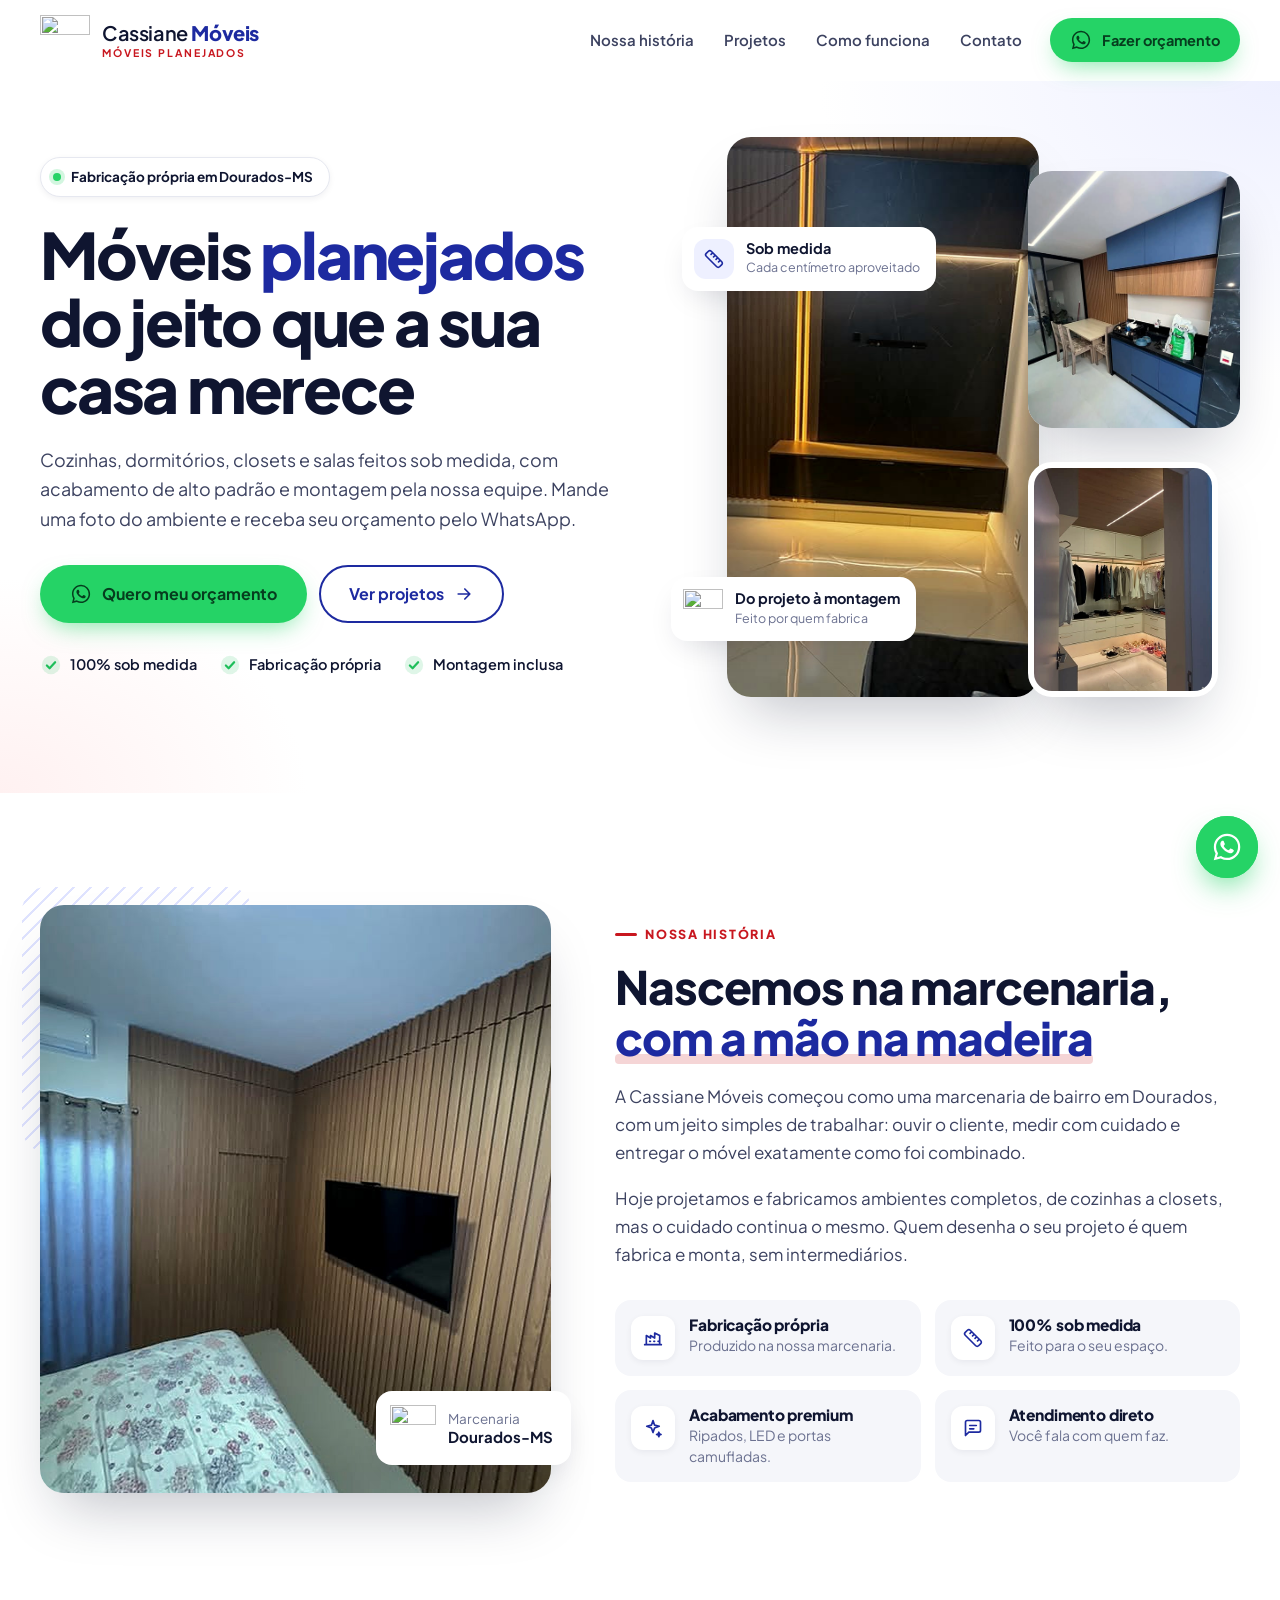
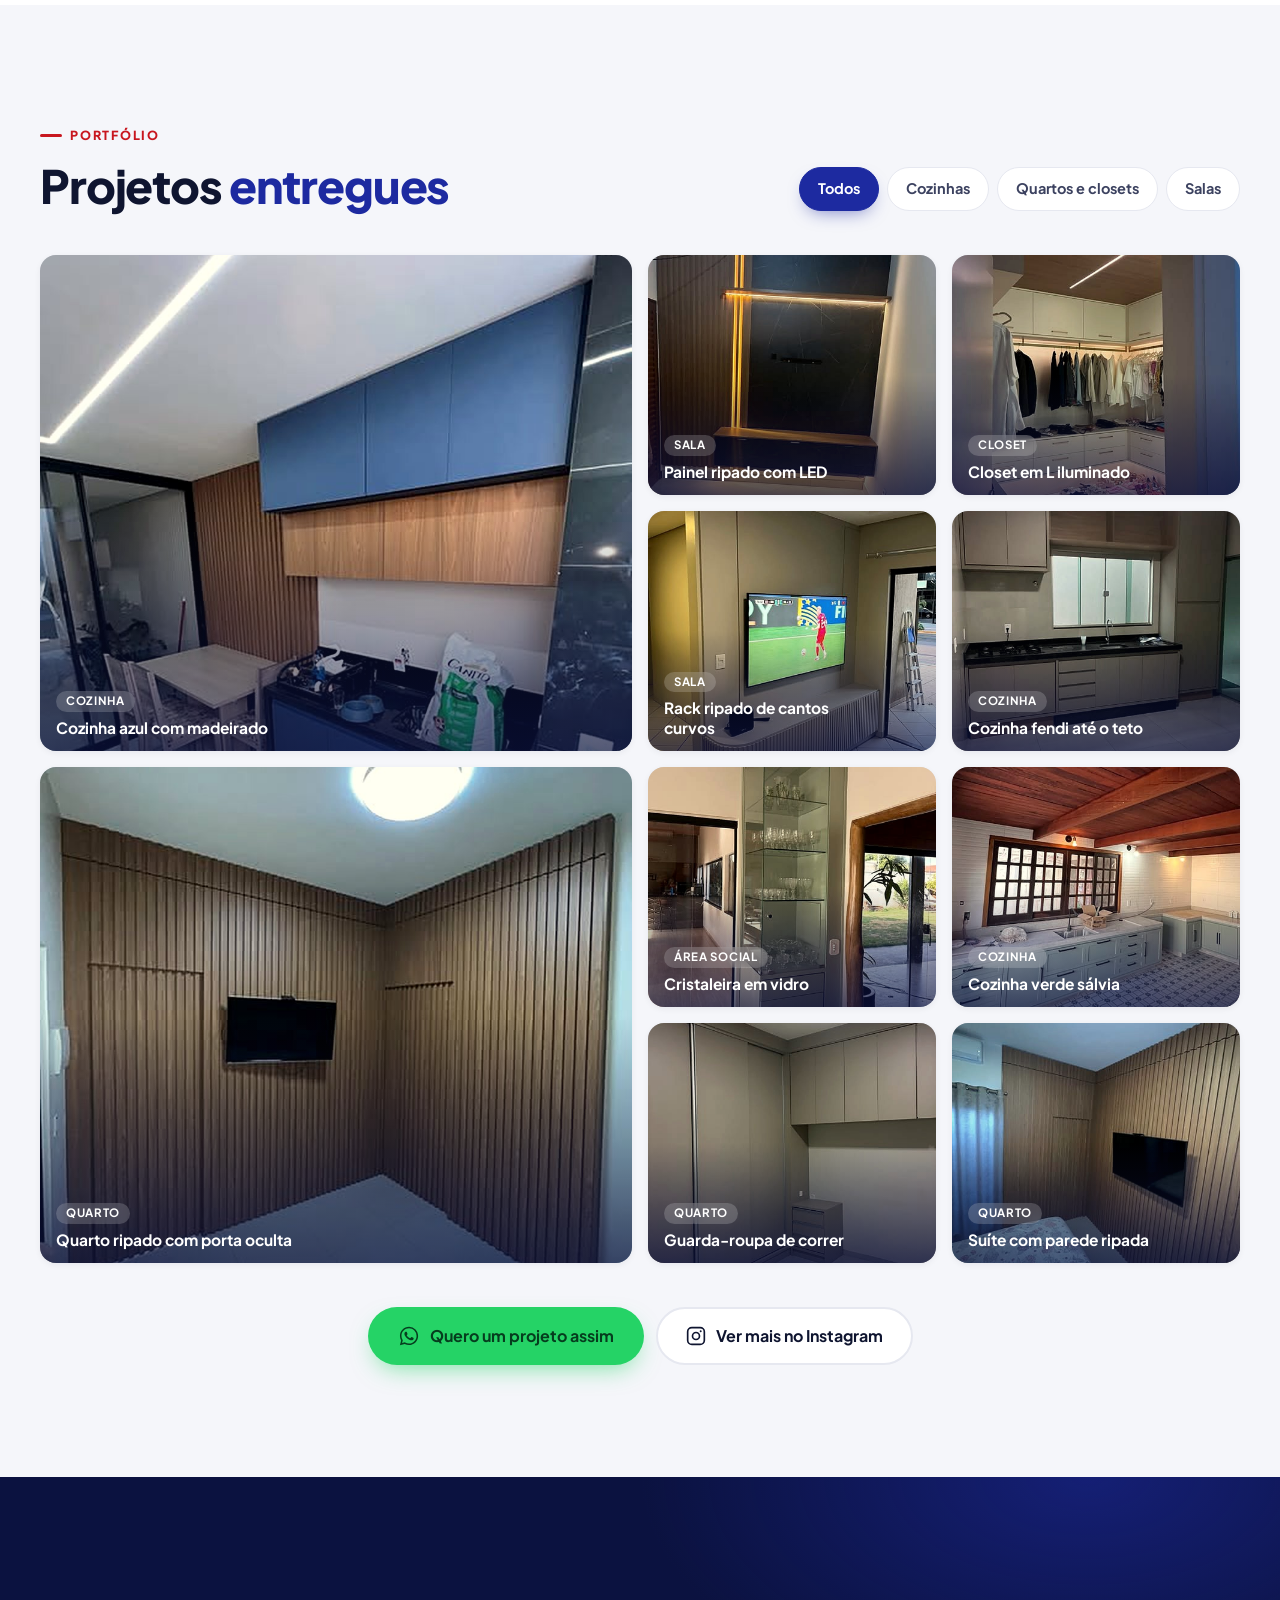
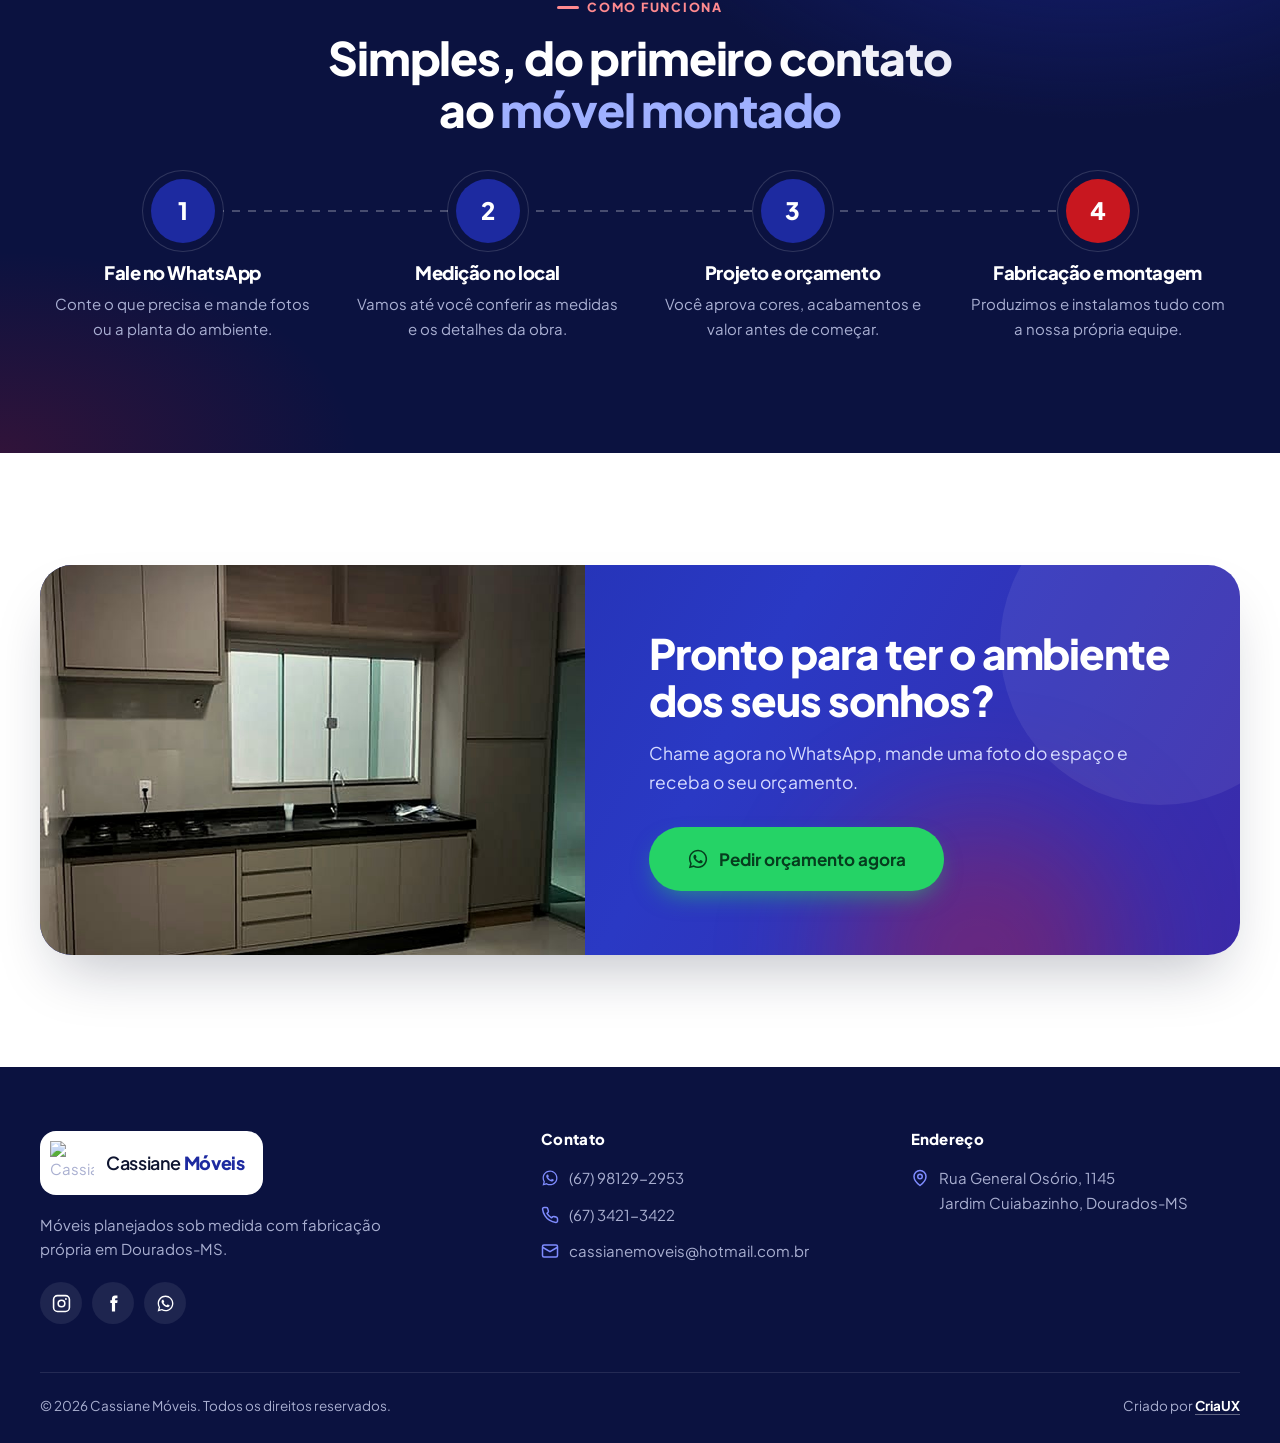
==== index.html @ 596d4deb "LP comercial: logo da marca, fonte sans, história e layout enxuto" ====
<!doctype html>
<html lang="pt-BR">
<head>
<meta charset="utf-8">
<meta name="viewport" content="width=device-width, initial-scale=1">
<title>Cassiane Móveis · Móveis Planejados em Dourados-MS</title>
<meta name="description" content="Móveis planejados sob medida em Dourados-MS: cozinhas, dormitórios, closets, salas e painéis. Fabricação própria. Peça seu orçamento pelo WhatsApp.">
<meta name="theme-color" content="#1d2aa0">
<meta property="og:title" content="Cassiane Móveis · Móveis Planejados em Dourados-MS">
<meta property="og:description" content="Fabricação própria de móveis planejados sob medida. Peça seu orçamento pelo WhatsApp.">
<meta property="og:image" content="img/painel-led.jpg">
<meta property="og:type" content="website">
<link rel="icon" href="img/logo-cm.png" type="image/png">
<link rel="preconnect" href="https://fonts.googleapis.com">
<link rel="preconnect" href="https://fonts.gstatic.com" crossorigin>
<link href="https://fonts.googleapis.com/css2?family=Plus+Jakarta+Sans:wght@400;500;600;700;800&display=swap" rel="stylesheet">
<link rel="stylesheet" href="styles.css">
<script type="application/ld+json">
{"@context":"https://schema.org","@type":"FurnitureStore","name":"Cassiane Móveis","description":"Móveis planejados sob medida em Dourados-MS.","telephone":"+55-67-98129-2953","email":"cassianemoveis@hotmail.com.br","address":{"@type":"PostalAddress","streetAddress":"Rua General Osório, 1145 - Jardim Cuiabazinho","addressLocality":"Dourados","addressRegion":"MS","addressCountry":"BR"},"sameAs":["https://www.instagram.com/cm_cassiane_moveis/","https://www.facebook.com/cassianemoveis"]}
</script>
</head>
<body>
<a class="skip" href="#conteudo">Pular para o conteúdo</a>

<header class="header" id="topo">
  <div class="container header__in">
    <a href="#topo" class="brand" aria-label="Cassiane Móveis — início">
      <img src="img/logo-cm.png" alt="" width="558" height="552" class="brand__logo">
      <span class="brand__name">Cassiane <b>Móveis</b><small>Móveis planejados</small></span>
    </a>
    <nav class="nav" aria-label="Navegação principal">
      <a href="#historia">Nossa história</a>
      <a href="#projetos">Projetos</a>
      <a href="#como-funciona">Como funciona</a>
      <a href="#contato">Contato</a>
    </nav>
    <a class="btn btn--wa btn--sm header__cta" data-wa="header" href="#" target="_blank" rel="noopener">
      <svg class="i" aria-hidden="true"><use href="#i-wa"/></svg><span>Fazer orçamento</span>
    </a>
  </div>
</header>

<main id="conteudo">

<!-- HERO -->
<section class="hero">
  <div class="container hero__grid">
    <div class="hero__copy">
      <span class="pill"><span class="pill__dot"></span>Fabricação própria em Dourados-MS</span>
      <h1>Móveis <span class="hl">planejados</span> do jeito que a sua casa merece</h1>
      <p class="hero__lead">Cozinhas, dormitórios, closets e salas feitos sob medida, com acabamento de alto padrão e montagem pela nossa equipe. Mande uma foto do ambiente e receba seu orçamento pelo WhatsApp.</p>
      <div class="hero__ctas">
        <a class="btn btn--wa btn--lg" data-wa="hero" href="#" target="_blank" rel="noopener">
          <svg class="i" aria-hidden="true"><use href="#i-wa"/></svg><span>Quero meu orçamento</span>
        </a>
        <a class="btn btn--outline btn--lg" href="#projetos"><span>Ver projetos</span><svg class="i" aria-hidden="true"><use href="#i-arrow"/></svg></a>
      </div>
      <ul class="checks">
        <li><svg class="i" aria-hidden="true"><use href="#i-check"/></svg>100% sob medida</li>
        <li><svg class="i" aria-hidden="true"><use href="#i-check"/></svg>Fabricação própria</li>
        <li><svg class="i" aria-hidden="true"><use href="#i-check"/></svg>Montagem inclusa</li>
      </ul>
    </div>

    <div class="hero__media">
      <div class="hero__img hero__img--main"><img src="img/painel-led.jpg" alt="Painel de TV com ripado amadeirado e iluminação em LED" width="960" height="1280" fetchpriority="high"></div>
      <div class="hero__img hero__img--2"><img src="img/cozinha-azul.jpg" alt="Cozinha planejada azul com aéreos amadeirados" width="960" height="1280"></div>
      <div class="hero__img hero__img--3"><img src="img/closet.jpg" alt="Closet planejado com iluminação" width="960" height="1280"></div>
      <div class="float-card float-card--a">
        <span class="float-card__ico"><svg class="i" aria-hidden="true"><use href="#i-ruler"/></svg></span>
        <span><b>Sob medida</b><small>Cada centímetro aproveitado</small></span>
      </div>
      <div class="float-card float-card--b">
        <img src="img/logo-cm.png" alt="" width="558" height="552">
        <span><b>Do projeto à montagem</b><small>Feito por quem fabrica</small></span>
      </div>
    </div>
  </div>
</section>

<!-- HISTÓRIA -->
<section class="section" id="historia">
  <div class="container story">
    <div class="story__media">
      <img src="img/suite-ripada.jpg" alt="Suíte com parede ripada fabricada pela Cassiane Móveis" loading="lazy" width="960" height="1280">
      <div class="story__badge"><img src="img/logo-cm.png" alt="" width="558" height="552"><span>Marcenaria<br><b>Dourados-MS</b></span></div>
    </div>
    <div class="story__copy">
      <span class="eyebrow">Nossa história</span>
      <h2>Nascemos na marcenaria, <span class="hl">com a mão na madeira</span></h2>
      <p>A Cassiane Móveis começou como uma marcenaria de bairro em Dourados, com um jeito simples de trabalhar: ouvir o cliente, medir com cuidado e entregar o móvel exatamente como foi combinado.</p>
      <p>Hoje projetamos e fabricamos ambientes completos, de cozinhas a closets, mas o cuidado continua o mesmo. Quem desenha o seu projeto é quem fabrica e monta, sem intermediários.</p>
      <div class="features">
        <div class="feature"><span class="feature__ico"><svg class="i" aria-hidden="true"><use href="#i-factory"/></svg></span><div><h3>Fabricação própria</h3><p>Produzido na nossa marcenaria.</p></div></div>
        <div class="feature"><span class="feature__ico"><svg class="i" aria-hidden="true"><use href="#i-ruler"/></svg></span><div><h3>100% sob medida</h3><p>Feito para o seu espaço.</p></div></div>
        <div class="feature"><span class="feature__ico"><svg class="i" aria-hidden="true"><use href="#i-spark"/></svg></span><div><h3>Acabamento premium</h3><p>Ripados, LED e portas camufladas.</p></div></div>
        <div class="feature"><span class="feature__ico"><svg class="i" aria-hidden="true"><use href="#i-chat"/></svg></span><div><h3>Atendimento direto</h3><p>Você fala com quem faz.</p></div></div>
      </div>
    </div>
  </div>
</section>

<!-- PROJETOS -->
<section class="section section--gray" id="projetos">
  <div class="container">
    <div class="head head--row">
      <div>
        <span class="eyebrow">Portfólio</span>
        <h2>Projetos <span class="hl">entregues</span></h2>
      </div>
      <div class="filters" role="group" aria-label="Filtrar projetos">
        <button class="filter is-on" data-f="all" aria-pressed="true">Todos</button>
        <button class="filter" data-f="cozinha" aria-pressed="false">Cozinhas</button>
        <button class="filter" data-f="quarto" aria-pressed="false">Quartos e closets</button>
        <button class="filter" data-f="sala" aria-pressed="false">Salas</button>
      </div>
    </div>

    <div class="gallery" id="gallery">
      <button class="g g--big" data-cat="cozinha" data-title="Cozinha azul com madeirado" data-tag="Cozinha"><img src="img/cozinha-azul.jpg" alt="Cozinha azul com aéreos amadeirados" loading="lazy" width="960" height="1280" style="object-position:50% 10%"><span class="g__info"><small>Cozinha</small>Cozinha azul com madeirado</span><span class="g__zoom"><svg class="i" aria-hidden="true"><use href="#i-zoom"/></svg></span></button>
      <button class="g" data-cat="sala" data-title="Painel ripado com LED" data-tag="Sala"><img src="img/painel-led.jpg" alt="Painel ripado com LED" loading="lazy" width="960" height="1280" style="object-position:50% 25%"><span class="g__info"><small>Sala</small>Painel ripado com LED</span><span class="g__zoom"><svg class="i" aria-hidden="true"><use href="#i-zoom"/></svg></span></button>
      <button class="g" data-cat="quarto" data-title="Closet em L iluminado" data-tag="Closet"><img src="img/closet.jpg" alt="Closet em L" loading="lazy" width="960" height="1280"><span class="g__info"><small>Closet</small>Closet em L iluminado</span><span class="g__zoom"><svg class="i" aria-hidden="true"><use href="#i-zoom"/></svg></span></button>
      <button class="g" data-cat="sala" data-title="Rack ripado de cantos curvos" data-tag="Sala"><img src="img/home-theater.jpg" alt="Rack ripado de cantos curvos" loading="lazy" width="960" height="1280"><span class="g__info"><small>Sala</small>Rack ripado de cantos curvos</span><span class="g__zoom"><svg class="i" aria-hidden="true"><use href="#i-zoom"/></svg></span></button>
      <button class="g" data-cat="cozinha" data-title="Cozinha fendi até o teto" data-tag="Cozinha"><img src="img/cozinha-cinza.jpg" alt="Cozinha fendi" loading="lazy" width="960" height="1280"><span class="g__info"><small>Cozinha</small>Cozinha fendi até o teto</span><span class="g__zoom"><svg class="i" aria-hidden="true"><use href="#i-zoom"/></svg></span></button>
      <button class="g g--big" data-cat="quarto" data-title="Quarto ripado com porta oculta" data-tag="Quarto"><img src="img/dormitorio-ripado.jpg" alt="Quarto ripado com porta oculta" loading="lazy" width="960" height="1280" style="object-position:50% 45%"><span class="g__info"><small>Quarto</small>Quarto ripado com porta oculta</span><span class="g__zoom"><svg class="i" aria-hidden="true"><use href="#i-zoom"/></svg></span></button>
      <button class="g" data-cat="sala" data-title="Cristaleira em vidro" data-tag="Área social"><img src="img/cristaleira.jpg" alt="Cristaleira em vidro" loading="lazy" width="960" height="1280"><span class="g__info"><small>Área social</small>Cristaleira em vidro</span><span class="g__zoom"><svg class="i" aria-hidden="true"><use href="#i-zoom"/></svg></span></button>
      <button class="g" data-cat="cozinha" data-title="Cozinha verde sálvia" data-tag="Cozinha"><img src="img/cozinha-verde.jpg" alt="Cozinha verde sálvia" loading="lazy" width="960" height="1280" style="object-position:50% 70%"><span class="g__info"><small>Cozinha</small>Cozinha verde sálvia</span><span class="g__zoom"><svg class="i" aria-hidden="true"><use href="#i-zoom"/></svg></span></button>
      <button class="g" data-cat="quarto" data-title="Guarda-roupa de correr" data-tag="Quarto"><img src="img/dormitorio-guarda-roupa.jpg" alt="Guarda-roupa de correr" loading="lazy" width="960" height="1280"><span class="g__info"><small>Quarto</small>Guarda-roupa de correr</span><span class="g__zoom"><svg class="i" aria-hidden="true"><use href="#i-zoom"/></svg></span></button>
      <button class="g" data-cat="quarto" data-title="Suíte com parede ripada" data-tag="Quarto"><img src="img/suite-ripada.jpg" alt="Suíte com parede ripada" loading="lazy" width="960" height="1280"><span class="g__info"><small>Quarto</small>Suíte com parede ripada</span><span class="g__zoom"><svg class="i" aria-hidden="true"><use href="#i-zoom"/></svg></span></button>
    </div>

    <div class="center-cta">
      <a class="btn btn--wa btn--lg" data-wa="portfolio" href="#" target="_blank" rel="noopener"><svg class="i" aria-hidden="true"><use href="#i-wa"/></svg><span>Quero um projeto assim</span></a>
      <a class="btn btn--ghost btn--lg" href="https://www.instagram.com/cm_cassiane_moveis/" target="_blank" rel="noopener"><svg class="i" aria-hidden="true"><use href="#i-ig"/></svg><span>Ver mais no Instagram</span></a>
    </div>
  </div>
</section>

<!-- COMO FUNCIONA -->
<section class="section section--navy" id="como-funciona">
  <div class="container">
    <div class="head head--center">
      <span class="eyebrow eyebrow--light">Como funciona</span>
      <h2>Simples, do primeiro contato ao <span class="hl hl--light">móvel montado</span></h2>
    </div>
    <ol class="steps">
      <li><span class="steps__n">1</span><h3>Fale no WhatsApp</h3><p>Conte o que precisa e mande fotos ou a planta do ambiente.</p></li>
      <li><span class="steps__n">2</span><h3>Medição no local</h3><p>Vamos até você conferir as medidas e os detalhes da obra.</p></li>
      <li><span class="steps__n">3</span><h3>Projeto e orçamento</h3><p>Você aprova cores, acabamentos e valor antes de começar.</p></li>
      <li><span class="steps__n">4</span><h3>Fabricação e montagem</h3><p>Produzimos e instalamos tudo com a nossa própria equipe.</p></li>
    </ol>
  </div>
</section>

<!-- CTA FINAL -->
<section class="final">
  <div class="container">
    <div class="final__box">
      <div class="final__img" aria-hidden="true"><img src="img/cozinha-cinza.jpg" alt="" loading="lazy" width="960" height="1280"></div>
      <div class="final__copy">
        <h2>Pronto para ter o ambiente dos seus sonhos?</h2>
        <p>Chame agora no WhatsApp, mande uma foto do espaço e receba o seu orçamento.</p>
        <a class="btn btn--wa btn--xl" data-wa="final" href="#" target="_blank" rel="noopener"><svg class="i" aria-hidden="true"><use href="#i-wa"/></svg><span>Pedir orçamento agora</span></a>
      </div>
    </div>
  </div>
</section>
</main>

<footer class="footer" id="contato">
  <div class="container footer__grid">
    <div class="footer__brand">
      <span class="footer__logo"><img src="img/logo-cm.png" alt="Cassiane Móveis" width="558" height="552"><span>Cassiane <b>Móveis</b></span></span>
      <p>Móveis planejados sob medida com fabricação própria em Dourados-MS.</p>
      <div class="social">
        <a href="https://www.instagram.com/cm_cassiane_moveis/" target="_blank" rel="noopener" aria-label="Instagram"><svg class="i" aria-hidden="true"><use href="#i-ig"/></svg></a>
        <a href="https://www.facebook.com/cassianemoveis" target="_blank" rel="noopener" aria-label="Facebook"><svg class="i" aria-hidden="true"><use href="#i-fb"/></svg></a>
        <a data-wa="footer-social" href="#" target="_blank" rel="noopener" aria-label="WhatsApp"><svg class="i" aria-hidden="true"><use href="#i-wa"/></svg></a>
      </div>
    </div>
    <div>
      <h4>Contato</h4>
      <ul class="footer__list">
        <li><svg class="i" aria-hidden="true"><use href="#i-wa"/></svg><a data-wa="footer" href="#" target="_blank" rel="noopener">(67) 98129-2953</a></li>
        <li><svg class="i" aria-hidden="true"><use href="#i-phone"/></svg><a href="tel:+556734213422">(67) 3421-3422</a></li>
        <li><svg class="i" aria-hidden="true"><use href="#i-mail"/></svg><a href="mailto:cassianemoveis@hotmail.com.br">cassianemoveis@hotmail.com.br</a></li>
      </ul>
    </div>
    <div>
      <h4>Endereço</h4>
      <ul class="footer__list">
        <li><svg class="i" aria-hidden="true"><use href="#i-pin"/></svg><a href="https://www.google.com/maps/search/?api=1&amp;query=Rua+General+Os%C3%B3rio+1145+Dourados+MS" target="_blank" rel="noopener">Rua General Osório, 1145<br>Jardim Cuiabazinho, Dourados-MS</a></li>
      </ul>
    </div>
  </div>
  <div class="container footer__bottom">
    <span>© <span id="ano">2026</span> Cassiane Móveis. Todos os direitos reservados.</span>
    <span class="credit">Criado por <a href="https://criaux.com.br/" target="_blank" rel="noopener">CriaUX</a></span>
  </div>
</footer>

<a class="wa-float" data-wa="flutuante" href="#" target="_blank" rel="noopener" aria-label="Falar no WhatsApp">
  <svg class="i" aria-hidden="true"><use href="#i-wa"/></svg>
  <span class="wa-float__bubble">Quer um orçamento? Fale com a gente!</span>
</a>
<div class="mbar">
  <a class="btn btn--wa btn--block" data-wa="barra-mobile" href="#" target="_blank" rel="noopener"><svg class="i" aria-hidden="true"><use href="#i-wa"/></svg><span>Pedir orçamento no WhatsApp</span></a>
</div>

<dialog class="lb" id="lb" aria-label="Projeto ampliado">
  <button class="lb__btn lb__close" data-close aria-label="Fechar"><svg class="i" aria-hidden="true"><use href="#i-x"/></svg></button>
  <button class="lb__btn lb__prev" data-prev aria-label="Anterior"><svg class="i" aria-hidden="true"><use href="#i-chev-l"/></svg></button>
  <figure class="lb__fig">
    <img id="lbImg" src="" alt="">
    <figcaption>
      <span><small id="lbTag"></small><b id="lbCap"></b></span>
      <a class="btn btn--wa btn--md" id="lbWa" href="#" target="_blank" rel="noopener"><svg class="i" aria-hidden="true"><use href="#i-wa"/></svg><span>Quero um assim</span></a>
    </figcaption>
  </figure>
  <button class="lb__btn lb__next" data-next aria-label="Próximo"><svg class="i" aria-hidden="true"><use href="#i-chev-r"/></svg></button>
</dialog>

<svg width="0" height="0" style="position:absolute" aria-hidden="true">
  <symbol id="i-wa" viewBox="0 0 24 24"><path fill="currentColor" d="M19.05 4.91A9.82 9.82 0 0 0 12.04 2C6.58 2 2.13 6.45 2.13 11.91c0 1.75.46 3.45 1.32 4.95L2.05 22l5.25-1.38a9.9 9.9 0 0 0 4.74 1.21c5.46 0 9.91-4.45 9.91-9.91 0-2.65-1.03-5.14-2.9-7.01Zm-7.01 15.24c-1.48 0-2.93-.4-4.2-1.15l-.3-.18-3.12.82.83-3.04-.2-.31a8.26 8.26 0 0 1-1.26-4.38c0-4.54 3.7-8.24 8.24-8.24 2.2 0 4.27.86 5.82 2.42a8.18 8.18 0 0 1 2.41 5.83c.01 4.54-3.68 8.23-8.22 8.23Zm4.52-6.16c-.25-.12-1.47-.72-1.690-.81-.23-.08-.39-.12-.56.12-.17.25-.64.81-.78.97-.14.17-.29.19-.54.06-.25-.12-1.05-.39-1.99-1.23-.74-.66-1.23-1.47-1.38-1.72-.14-.25-.02-.38.11-.51.11-.11.25-.29.37-.43s.17-.25.25-.41c.08-.17.04-.31-.02-.43s-.56-1.34-.76-1.84c-.2-.48-.41-.42-.56-.43h-.48c-.17 0-.43.06-.66.31-.22.25-.86.85-.86 2.07s.89 2.4 1.01 2.56c.12.17 1.75 2.67 4.23 3.74.59.26 1.05.41 1.41.52.59.19 1.13.16 1.56.1.48-.07 1.47-.6 1.67-1.18.21-.58.21-1.07.14-1.18s-.22-.16-.47-.28Z"/></symbol>
  <symbol id="i-arrow" viewBox="0 0 24 24"><path fill="none" stroke="currentColor" stroke-width="2" stroke-linecap="round" stroke-linejoin="round" d="M5 12h14M13 6l6 6-6 6"/></symbol>
  <symbol id="i-check" viewBox="0 0 24 24"><circle cx="12" cy="12" r="10" fill="currentColor" opacity=".14"/><path fill="none" stroke="currentColor" stroke-width="2.4" stroke-linecap="round" stroke-linejoin="round" d="m7.5 12.5 3 3 6-6.5"/></symbol>
  <symbol id="i-pin" viewBox="0 0 24 24"><path fill="none" stroke="currentColor" stroke-width="2" stroke-linecap="round" stroke-linejoin="round" d="M20 10c0 6-8 12-8 12s-8-6-8-12a8 8 0 0 1 16 0Z"/><circle cx="12" cy="10" r="3" fill="none" stroke="currentColor" stroke-width="2"/></symbol>
  <symbol id="i-ruler" viewBox="0 0 24 24"><path fill="none" stroke="currentColor" stroke-width="2" stroke-linecap="round" stroke-linejoin="round" d="M21.3 15.3a2.4 2.4 0 0 1 0 3.4l-2.6 2.6a2.4 2.4 0 0 1-3.4 0L2.7 8.7a2.41 2.41 0 0 1 0-3.4l2.6-2.6a2.41 2.41 0 0 1 3.4 0ZM14.5 12.5l2-2M11.5 9.5l2-2M8.5 6.5l2-2M17.5 15.5l2-2"/></symbol>
  <symbol id="i-factory" viewBox="0 0 24 24"><path fill="none" stroke="currentColor" stroke-width="2" stroke-linecap="round" stroke-linejoin="round" d="M2 20h20M4 20V9l5 3V9l5 3V6l6 3v11M8 16h1M13 16h1M18 16h1"/></symbol>
  <symbol id="i-spark" viewBox="0 0 24 24"><path fill="none" stroke="currentColor" stroke-width="2" stroke-linecap="round" stroke-linejoin="round" d="m12 3 1.9 5.6L19.5 10l-5.6 1.9L12 17.5l-1.9-5.6L4.5 10l5.6-1.4ZM19 17l.7 2 2 .7-2 .7-.7 2-.7-2-2-.7 2-.7Z"/></symbol>
  <symbol id="i-chat" viewBox="0 0 24 24"><path fill="none" stroke="currentColor" stroke-width="2" stroke-linecap="round" stroke-linejoin="round" d="M21 15a2 2 0 0 1-2 2H7l-4 4V5a2 2 0 0 1 2-2h14a2 2 0 0 1 2 2zM8 9h8M8 13h5"/></symbol>
  <symbol id="i-zoom" viewBox="0 0 24 24"><circle cx="11" cy="11" r="7" fill="none" stroke="currentColor" stroke-width="2"/><path fill="none" stroke="currentColor" stroke-width="2" stroke-linecap="round" d="m21 21-4.3-4.3M11 8v6M8 11h6"/></symbol>
  <symbol id="i-phone" viewBox="0 0 24 24"><path fill="none" stroke="currentColor" stroke-width="2" stroke-linecap="round" stroke-linejoin="round" d="M22 16.9v3a2 2 0 0 1-2.2 2 19.8 19.8 0 0 1-8.6-3.1 19.5 19.5 0 0 1-6-6A19.8 19.8 0 0 1 2.1 4.2 2 2 0 0 1 4.1 2h3a2 2 0 0 1 2 1.7c.1.9.4 1.8.7 2.7a2 2 0 0 1-.5 2.1L8 9.8a16 16 0 0 0 6 6l1.3-1.3a2 2 0 0 1 2.1-.4c.9.3 1.8.6 2.7.7a2 2 0 0 1 1.7 2Z"/></symbol>
  <symbol id="i-mail" viewBox="0 0 24 24"><rect x="2" y="4" width="20" height="16" rx="2" fill="none" stroke="currentColor" stroke-width="2"/><path fill="none" stroke="currentColor" stroke-width="2" d="m22 7-10 6L2 7"/></symbol>
  <symbol id="i-ig" viewBox="0 0 24 24"><rect x="2" y="2" width="20" height="20" rx="5" fill="none" stroke="currentColor" stroke-width="2"/><circle cx="12" cy="12" r="4.2" fill="none" stroke="currentColor" stroke-width="2"/><circle cx="17.6" cy="6.4" r="1.2" fill="currentColor"/></symbol>
  <symbol id="i-fb" viewBox="0 0 24 24"><path fill="currentColor" d="M14 8V6.5c0-.7.5-1 1-1h2V2h-3c-2.8 0-4 2-4 4.3V8H8v3.5h2V22h4V11.5h2.7l.5-3.5Z"/></symbol>
  <symbol id="i-x" viewBox="0 0 24 24"><path fill="none" stroke="currentColor" stroke-width="2" stroke-linecap="round" d="M6 6l12 12M18 6 6 18"/></symbol>
  <symbol id="i-chev-l" viewBox="0 0 24 24"><path fill="none" stroke="currentColor" stroke-width="2.2" stroke-linecap="round" stroke-linejoin="round" d="m15 18-6-6 6-6"/></symbol>
  <symbol id="i-chev-r" viewBox="0 0 24 24"><path fill="none" stroke="currentColor" stroke-width="2.2" stroke-linecap="round" stroke-linejoin="round" d="m9 18 6-6-6-6"/></symbol>
</svg>

<script src="main.js" defer></script>
</body>
</html>
---- styles.css ----
/* ==========================================================
   Cassiane Móveis — LP comercial
   ========================================================== */
:root{
  --blue:#1d2aa0;
  --blue-600:#18228a;
  --blue-50:#eef0ff;
  --blue-100:#dfe3ff;
  --red:#c8171f;
  --navy:#0b1240;
  --ink:#0f1530;
  --text:#3c4260;
  --muted:#6b7190;
  --line:#e6e8f0;
  --bg:#ffffff;
  --gray:#f5f6fa;
  --wa:#25d366;
  --wa-600:#1ebe5a;
  --wa-ink:#063d1e;
  --r-lg:24px;
  --r:16px;
  --r-sm:12px;
  --sh-sm:0 2px 6px rgba(15,21,48,.06);
  --sh:0 12px 32px -12px rgba(15,21,48,.18);
  --sh-lg:0 30px 60px -20px rgba(15,21,48,.28);
  --font:"Plus Jakarta Sans",system-ui,-apple-system,"Segoe UI",Roboto,sans-serif;
  --ease:cubic-bezier(.22,.61,.36,1);
}

*,*::before,*::after{box-sizing:border-box}
html{scroll-behavior:smooth;-webkit-text-size-adjust:100%;scroll-padding-top:84px}
body{margin:0;background:var(--bg);color:var(--text);font:400 16.5px/1.65 var(--font);-webkit-font-smoothing:antialiased;overflow-x:hidden}
img{display:block;max-width:100%;height:auto}
a{color:inherit;text-decoration:none}
h1,h2,h3,h4,p{margin:0}
h1,h2,h3,h4{color:var(--ink);font-weight:800;letter-spacing:-.025em;line-height:1.12}
button{font:inherit;color:inherit}
.container{width:min(100% - 40px,1200px);margin-inline:auto}
.i{width:20px;height:20px;flex:none}
.skip{position:absolute;left:-9999px;top:8px;z-index:200;background:var(--ink);color:#fff;padding:10px 16px;border-radius:10px}
.skip:focus{left:8px}
:focus-visible{outline:3px solid var(--blue);outline-offset:3px;border-radius:8px}
.hl{color:var(--blue);position:relative;white-space:nowrap}
.hl::after{content:"";position:absolute;left:0;right:0;bottom:.04em;height:.22em;background:var(--red);opacity:.18;border-radius:4px;z-index:-1}
.hl--light{color:#9fb0ff}
.hl--light::after{background:#fff;opacity:.12}

/* ---------- Buttons ---------- */
.btn{display:inline-flex;align-items:center;justify-content:center;gap:10px;font:700 15.5px/1 var(--font);border-radius:999px;border:2px solid transparent;cursor:pointer;white-space:nowrap;transition:transform .2s var(--ease),box-shadow .2s var(--ease),background .2s,color .2s,border-color .2s}
.btn:hover{transform:translateY(-2px)}
.btn:active{transform:translateY(0) scale(.98)}
.btn--sm{height:44px;padding:0 18px;font-size:14.5px}
.btn--md{height:50px;padding:0 22px}
.btn--lg{height:58px;padding:0 28px;font-size:16px}
.btn--xl{height:64px;padding:0 36px;font-size:17px}
.btn--block{width:100%}
.btn--wa{background:var(--wa);color:var(--wa-ink);box-shadow:0 10px 24px -8px rgba(37,211,102,.6)}
.btn--wa:hover{background:var(--wa-600);box-shadow:0 14px 30px -8px rgba(37,211,102,.7)}
.btn--wa .i{width:22px;height:22px}
.btn--primary{background:var(--blue);color:#fff;box-shadow:0 10px 24px -8px rgba(29,42,160,.55)}
.btn--primary:hover{background:var(--blue-600)}
.btn--outline{border-color:var(--blue);color:var(--blue);background:#fff}
.btn--outline:hover{background:var(--blue);color:#fff}
.btn--ghost{background:#fff;color:var(--ink);border-color:var(--line)}
.btn--ghost:hover{border-color:var(--ink)}

/* ---------- Header ---------- */
.header{position:sticky;top:0;z-index:60;background:rgba(255,255,255,.92);backdrop-filter:saturate(1.6) blur(14px);-webkit-backdrop-filter:saturate(1.6) blur(14px);border-bottom:1px solid transparent;transition:border-color .3s,box-shadow .3s}
.header.is-scrolled{border-color:var(--line);box-shadow:var(--sh-sm)}
.header__in{display:flex;align-items:center;gap:28px;height:80px}
.brand{display:flex;align-items:center;gap:12px}
.brand__logo{width:50px;height:auto}
.brand__name{display:flex;flex-direction:column;font-weight:600;font-size:20px;line-height:1.05;color:var(--ink);letter-spacing:-.02em}
.brand__name b{font-weight:800;color:var(--blue)}
.brand__name small{font-size:10.5px;font-weight:700;letter-spacing:.18em;text-transform:uppercase;color:var(--red);margin-top:4px}
.brand__name{display:block}
.brand__name small{display:block}
.nav{display:flex;gap:30px;margin-left:auto}
.nav a{font-weight:600;font-size:15px;color:var(--text);position:relative;padding:6px 0;transition:color .2s}
.nav a::after{content:"";position:absolute;left:0;bottom:0;width:100%;height:2px;border-radius:2px;background:var(--red);transform:scaleX(0);transition:transform .25s var(--ease)}
.nav a:hover{color:var(--ink)}
.nav a:hover::after{transform:scaleX(1)}
@media (max-width:960px){.nav{display:none}.header__cta{margin-left:auto}}
@media (max-width:520px){.header__in{height:70px}.brand__logo{width:42px}.brand__name{font-size:18px}.header__cta span{display:none}.header__cta{width:44px;padding:0}}

/* ---------- Hero ---------- */
.hero{position:relative;padding:56px 0 96px;overflow:hidden;background:
  radial-gradient(60% 70% at 100% 0%,var(--blue-50) 0%,transparent 60%),
  radial-gradient(40% 50% at 0% 100%,#fff1f1 0%,transparent 60%),#fff}
.hero__grid{display:grid;grid-template-columns:1.05fr 1fr;gap:56px;align-items:center}
.pill{display:inline-flex;align-items:center;gap:10px;padding:8px 16px 8px 12px;border-radius:999px;background:#fff;border:1px solid var(--line);box-shadow:var(--sh-sm);font-weight:700;font-size:13.5px;color:var(--ink);margin-bottom:24px}
.pill__dot{width:8px;height:8px;border-radius:50%;background:var(--wa);box-shadow:0 0 0 4px rgba(37,211,102,.2);animation:pulse 2s infinite}
@keyframes pulse{50%{box-shadow:0 0 0 8px rgba(37,211,102,0)}}
.hero h1{font-size:clamp(38px,5.2vw,64px);line-height:1.05;letter-spacing:-.035em}
.hero__lead{font-size:clamp(16.5px,1.4vw,18.5px);margin:22px 0 32px;max-width:34em;color:var(--text)}
.hero__ctas{display:flex;gap:12px;flex-wrap:wrap}
.checks{list-style:none;padding:0;margin:30px 0 0;display:flex;flex-wrap:wrap;gap:10px 22px}
.checks li{display:flex;align-items:center;gap:8px;font-weight:600;font-size:14.5px;color:var(--ink)}
.checks .i{color:var(--wa-600);width:22px;height:22px}

.hero__media{position:relative;height:560px}
.hero__img{position:absolute;border-radius:var(--r-lg);overflow:hidden;box-shadow:var(--sh-lg);background:var(--gray)}
.hero__img img{width:100%;height:100%;object-fit:cover}
.hero__img--main{left:8%;top:0;width:56%;height:100%}
.hero__img--main img{object-position:50% 25%}
.hero__img--2{right:0;top:6%;width:38%;height:46%}
.hero__img--2 img{object-position:50% 10%}
.hero__img--3{right:4%;bottom:0;width:34%;height:42%;border:6px solid #fff}
.float-card{position:absolute;display:flex;align-items:center;gap:12px;background:#fff;border-radius:var(--r);padding:12px 16px 12px 12px;box-shadow:var(--sh);z-index:3;animation:float 5s ease-in-out infinite}
.float-card b{display:block;font-size:14.5px;color:var(--ink);line-height:1.2}
.float-card small{display:block;font-size:12.5px;color:var(--muted)}
.float-card--a{left:0;top:16%}
.float-card--b{left:-2%;bottom:10%;animation-delay:-2.5s}
.float-card--b img{width:40px;height:auto}
.float-card__ico{width:40px;height:40px;border-radius:12px;display:grid;place-items:center;background:var(--blue-50);color:var(--blue)}
@keyframes float{50%{transform:translateY(-8px)}}

@media (max-width:960px){
  .hero{padding:32px 0 72px}
  .hero__grid{grid-template-columns:1fr;gap:44px}
  .hero__media{height:440px}
}
@media (max-width:560px){
  .hero__ctas .btn{width:100%}
  .hero__media{height:380px}
  .hero__img--main{left:0;width:62%}
  .hero__img--2{width:36%}
  .hero__img--3{width:40%;right:0}
  .float-card{padding:10px 12px 10px 10px}
  .float-card--a{left:auto;right:6%;top:52%;display:none}
  .float-card--b{left:4%;bottom:-6%}
}

/* ---------- Sections ---------- */
.section{padding:clamp(72px,9vw,112px) 0}
.section--gray{background:var(--gray)}
.section--navy{background:var(--navy);color:#c9cde6;position:relative;overflow:hidden}
.section--navy::before{content:"";position:absolute;inset:0;background:radial-gradient(50% 60% at 85% 0%,rgba(29,42,160,.55),transparent 70%),radial-gradient(40% 50% at 0% 100%,rgba(200,23,31,.2),transparent 70%);pointer-events:none}
.section--navy h2,.section--navy h3{color:#fff}
.eyebrow{display:inline-flex;align-items:center;gap:8px;font-weight:800;font-size:12.5px;letter-spacing:.14em;text-transform:uppercase;color:var(--red);margin-bottom:14px}
.eyebrow::before{content:"";width:22px;height:3px;border-radius:3px;background:currentColor}
.eyebrow--light{color:#ff8a8f}
.head{max-width:680px;margin-bottom:44px}
.head h2,.story h2{font-size:clamp(30px,3.8vw,46px)}
.head p{margin-top:14px;color:var(--muted);font-size:17px}
.head--row{max-width:none;display:flex;justify-content:space-between;align-items:flex-end;gap:24px;flex-wrap:wrap}
.head--center{text-align:center;margin-inline:auto}
.head--center .eyebrow{justify-content:center}
.center-cta{display:flex;justify-content:center;gap:12px;flex-wrap:wrap;margin-top:44px;position:relative}

/* ---------- Story ---------- */
.story{display:grid;grid-template-columns:.9fr 1.1fr;gap:64px;align-items:center}
.story__media{position:relative}
.story__media>img{width:100%;aspect-ratio:4/4.6;object-fit:cover;border-radius:var(--r-lg);box-shadow:var(--sh-lg)}
.story__media::before{content:"";position:absolute;left:-18px;top:-18px;width:45%;height:45%;border-radius:var(--r-lg);background:repeating-linear-gradient(135deg,var(--blue-100) 0 2px,transparent 2px 12px);z-index:-1}
.story__badge{position:absolute;right:-20px;bottom:28px;display:flex;align-items:center;gap:12px;background:#fff;border-radius:var(--r);padding:14px 18px 14px 14px;box-shadow:var(--sh);font-size:13.5px;color:var(--muted);line-height:1.3}
.story__badge img{width:46px;height:auto}
.story__badge b{color:var(--ink);font-size:15px}
.story__copy>p{margin-top:18px;font-size:17px}
.story__copy>h2{margin-top:2px}
.features{display:grid;grid-template-columns:1fr 1fr;gap:14px;margin-top:32px}
.feature{display:flex;gap:14px;align-items:flex-start;padding:16px;border-radius:var(--r);background:var(--gray);transition:background .2s,transform .2s var(--ease)}
.feature:hover{background:var(--blue-50);transform:translateY(-2px)}
.feature__ico{width:44px;height:44px;border-radius:12px;display:grid;place-items:center;background:#fff;color:var(--blue);box-shadow:var(--sh-sm);flex:none}
.feature h3{font-size:15.5px;letter-spacing:-.01em;margin-bottom:2px}
.feature p{font-size:14px;color:var(--muted);line-height:1.45}
@media (max-width:960px){.story{grid-template-columns:1fr;gap:48px}.story__media{max-width:520px}.story__badge{right:12px}}
@media (max-width:520px){.features{grid-template-columns:1fr}.story__media::before{display:none}}

/* ---------- Gallery ---------- */
.filters{display:flex;gap:8px;flex-wrap:wrap}
.filter{height:44px;padding:0 18px;border-radius:999px;border:1.5px solid var(--line);background:#fff;font-weight:700;font-size:14.5px;color:var(--text);cursor:pointer;transition:all .2s}
.filter:hover{border-color:var(--blue);color:var(--blue)}
.filter.is-on{background:var(--blue);border-color:var(--blue);color:#fff;box-shadow:0 8px 18px -8px rgba(29,42,160,.6)}
.gallery{display:grid;grid-template-columns:repeat(4,1fr);grid-auto-rows:240px;gap:16px;grid-auto-flow:dense}
.g{all:unset;box-sizing:border-box;position:relative;border-radius:var(--r);overflow:hidden;cursor:zoom-in;background:#dfe2ec;box-shadow:var(--sh-sm)}
.g--big{grid-column:span 2;grid-row:span 2}
.g img{width:100%;height:100%;object-fit:cover;transition:transform .6s var(--ease)}
.g::after{content:"";position:absolute;inset:0;background:linear-gradient(180deg,transparent 50%,rgba(11,18,64,.78));opacity:.9;transition:opacity .3s}
.g__info{position:absolute;left:16px;right:56px;bottom:14px;z-index:2;color:#fff;font-weight:700;font-size:15.5px;line-height:1.25}
.g__info small{display:inline-block;margin-bottom:6px;padding:3px 10px;border-radius:999px;background:rgba(255,255,255,.18);backdrop-filter:blur(6px);font-size:11.5px;font-weight:700;letter-spacing:.06em;text-transform:uppercase}
.g__info small{display:table}
.g__zoom{position:absolute;right:14px;bottom:14px;z-index:2;width:36px;height:36px;border-radius:50%;background:#fff;color:var(--blue);display:grid;place-items:center;transform:scale(.6);opacity:0;transition:all .3s var(--ease)}
.g__zoom .i{width:18px;height:18px}
.g:hover img{transform:scale(1.06)}
.g:hover .g__zoom,.g:focus-visible .g__zoom{transform:none;opacity:1}
.g:focus-visible{outline:3px solid var(--blue);outline-offset:3px}
.g.is-hidden{display:none}
.gallery.is-filtered .g--big{grid-column:span 1;grid-row:span 1}
@media (max-width:900px){.gallery{grid-template-columns:repeat(2,1fr);grid-auto-rows:220px}}
@media (max-width:520px){.gallery{grid-auto-rows:180px;gap:10px}.g__info{font-size:13.5px;left:12px;bottom:10px;right:12px}.g__zoom{display:none}.gallery.is-filtered .g--big,.g--big{grid-column:span 2;grid-row:span 1}}

/* ---------- Steps ---------- */
.steps{list-style:none;padding:0;margin:0;display:grid;grid-template-columns:repeat(4,1fr);gap:20px;position:relative}
.steps::before{content:"";position:absolute;left:12%;right:12%;top:31px;height:2px;background:repeating-linear-gradient(90deg,rgba(255,255,255,.25) 0 8px,transparent 8px 16px)}
.steps li{position:relative;text-align:center;padding:0 10px}
.steps__n{width:64px;height:64px;margin:0 auto 20px;border-radius:50%;display:grid;place-items:center;background:var(--blue);color:#fff;font-weight:800;font-size:24px;box-shadow:0 0 0 8px var(--navy),0 0 0 9px rgba(255,255,255,.15);position:relative}
.steps li:last-child .steps__n{background:var(--red)}
.steps h3{font-size:18.5px;margin-bottom:8px}
.steps p{font-size:15px;color:#aab0d3}
@media (max-width:900px){.steps{grid-template-columns:1fr 1fr;gap:40px 20px}.steps::before{display:none}}
@media (max-width:520px){.steps{grid-template-columns:1fr;gap:28px}.steps li{text-align:left;display:grid;grid-template-columns:56px 1fr;gap:0 16px;padding:0}.steps__n{width:56px;height:56px;font-size:20px;margin:0;grid-row:span 2}}

/* ---------- Final CTA ---------- */
.final{padding:clamp(72px,9vw,112px) 0}
.final__box{position:relative;border-radius:32px;overflow:hidden;background:linear-gradient(120deg,var(--blue) 0%,#2a39c4 55%,#3b2aa8 100%);display:grid;grid-template-columns:1fr 1.2fr;align-items:center;box-shadow:var(--sh-lg);isolation:isolate}
.final__box::before{content:"";position:absolute;right:-80px;top:-80px;width:320px;height:320px;border-radius:50%;background:rgba(255,255,255,.07);z-index:-1}
.final__box::after{content:"";position:absolute;right:120px;bottom:-140px;width:280px;height:280px;border-radius:50%;background:rgba(200,23,31,.35);filter:blur(60px);z-index:-1}
.final__img{position:relative;align-self:stretch;min-height:380px}
.final__img img{position:absolute;inset:0;width:100%;height:100%;object-fit:cover;object-position:50% 40%}
.final__copy{padding:clamp(32px,5vw,64px)}
.final__copy h2{color:#fff;font-size:clamp(28px,3.4vw,42px)}
.final__copy p{color:#d6dbff;font-size:17.5px;margin:16px 0 30px;max-width:30em}
@media (max-width:860px){.final__box{grid-template-columns:1fr}.final__img{min-height:220px;max-height:260px}.final__copy .btn{width:100%}}
@media (max-width:420px){.btn--xl{font-size:15.5px;padding:0 20px}}

/* ---------- Footer ---------- */
.footer{background:var(--navy);color:#a9afd0;padding:64px 0 0;font-size:15px}
.footer__grid{display:grid;grid-template-columns:1.4fr 1fr 1fr;gap:40px;padding-bottom:48px}
.footer__logo{display:inline-flex;align-items:center;gap:12px;background:#fff;border-radius:var(--r);padding:10px 18px 10px 10px;margin-bottom:18px}
.footer__logo img{width:44px;height:auto}
.footer__logo span{font-weight:600;font-size:18px;color:var(--ink);letter-spacing:-.02em}
.footer__logo b{color:var(--blue);font-weight:800}
.footer__brand p{max-width:26em}
.footer h4{color:#fff;font-size:15px;letter-spacing:.02em;margin-bottom:18px}
.footer__list{list-style:none;padding:0;margin:0;display:grid;gap:12px}
.footer__list li{display:flex;gap:10px;align-items:flex-start}
.footer__list .i{width:18px;height:18px;color:#7f8cff;margin-top:3px}
.footer a:hover{color:#fff}
.social{display:flex;gap:10px;margin-top:20px}
.social a{width:42px;height:42px;border-radius:50%;display:grid;place-items:center;background:rgba(255,255,255,.08);color:#fff;transition:background .2s}
.social a:hover{background:var(--blue)}
.social .i{width:19px;height:19px}
.footer__bottom{display:flex;justify-content:space-between;gap:12px;flex-wrap:wrap;border-top:1px solid rgba(255,255,255,.1);padding:22px 0 26px;font-size:13.5px}
.credit a{color:#fff;font-weight:700;text-decoration:underline;text-underline-offset:3px;text-decoration-color:rgba(255,255,255,.35)}
.credit a:hover{text-decoration-color:#fff}
@media (max-width:860px){.footer__grid{grid-template-columns:1fr 1fr}.footer__brand{grid-column:1/-1}.footer{padding-bottom:76px}}
@media (max-width:520px){.footer__grid{grid-template-columns:1fr}}

/* ---------- Floating WA + mobile bar ---------- */
.wa-float{position:fixed;right:22px;bottom:22px;z-index:70;width:62px;height:62px;border-radius:50%;background:var(--wa);color:#fff;display:grid;place-items:center;box-shadow:0 14px 30px -8px rgba(37,211,102,.7);transition:transform .25s var(--ease)}
.wa-float .i{width:32px;height:32px}
.wa-float::before{content:"";position:absolute;inset:0;border-radius:50%;border:2px solid var(--wa);animation:ring 2.4s infinite}
@keyframes ring{0%{transform:scale(1);opacity:.8}100%{transform:scale(1.6);opacity:0}}
.wa-float:hover{transform:scale(1.08)}
.wa-float__bubble{position:absolute;right:76px;bottom:10px;white-space:nowrap;background:#fff;color:var(--ink);font-weight:700;font-size:14px;padding:11px 15px;border-radius:14px 14px 4px 14px;box-shadow:var(--sh);opacity:0;transform:translateY(6px);transition:all .3s var(--ease);pointer-events:none}
.wa-float:hover .wa-float__bubble,.wa-float.show .wa-float__bubble{opacity:1;transform:none}
.mbar{display:none}
@media (max-width:860px){
  .wa-float{display:none}
  .mbar{display:block;position:fixed;left:0;right:0;bottom:0;z-index:70;padding:10px 14px calc(10px + env(safe-area-inset-bottom));background:rgba(255,255,255,.94);backdrop-filter:blur(12px);-webkit-backdrop-filter:blur(12px);border-top:1px solid var(--line);transform:translateY(110%);transition:transform .35s var(--ease)}
  .mbar.on{transform:none}
  .mbar .btn{height:54px}
}

/* ---------- Lightbox ---------- */
.lb{border:0;padding:0;margin:0;width:100vw;height:100vh;height:100dvh;max-width:none;max-height:none;background:transparent}
.lb::backdrop{background:rgba(8,12,40,.92)}
.lb[open]{display:grid;grid-template-columns:88px 1fr 88px;align-items:center}
.lb__fig{grid-column:2;margin:0;display:flex;flex-direction:column;align-items:center;gap:18px}
.lb__fig img{max-height:74vh;max-width:100%;width:auto;border-radius:var(--r)}
.lb__fig figcaption{display:flex;align-items:center;justify-content:space-between;gap:16px;flex-wrap:wrap;width:min(100%,640px);background:#fff;border-radius:var(--r);padding:12px 12px 12px 20px}
.lb__fig figcaption small{display:block;font-size:12px;font-weight:800;letter-spacing:.1em;text-transform:uppercase;color:var(--red)}
.lb__fig figcaption b{color:var(--ink);font-size:17px}
.lb__btn{width:52px;height:52px;border-radius:50%;border:0;background:rgba(255,255,255,.14);color:#fff;display:grid;place-items:center;cursor:pointer;transition:background .2s;justify-self:center}
.lb__btn:hover{background:rgba(255,255,255,.28)}
.lb__close{position:fixed;top:18px;right:18px}
@media (max-width:700px){
  .lb[open]{grid-template-columns:1fr;padding:72px 14px 96px}
  .lb__fig{grid-column:1}
  .lb__fig img{max-height:58vh}
  .lb__prev,.lb__next{position:fixed;bottom:22px}
  .lb__prev{left:22px}.lb__next{right:22px}
  .lb__fig figcaption .btn{width:100%}
}

/* ---------- Reveal ---------- */
.rv{opacity:0;transform:translateY(24px);transition:opacity .7s var(--ease),transform .7s var(--ease)}
.rv.in{opacity:1;transform:none}

@media (prefers-reduced-motion:reduce){
  *,*::before,*::after{animation:none!important;transition:none!important;scroll-behavior:auto!important}
  .rv{opacity:1;transform:none}
}
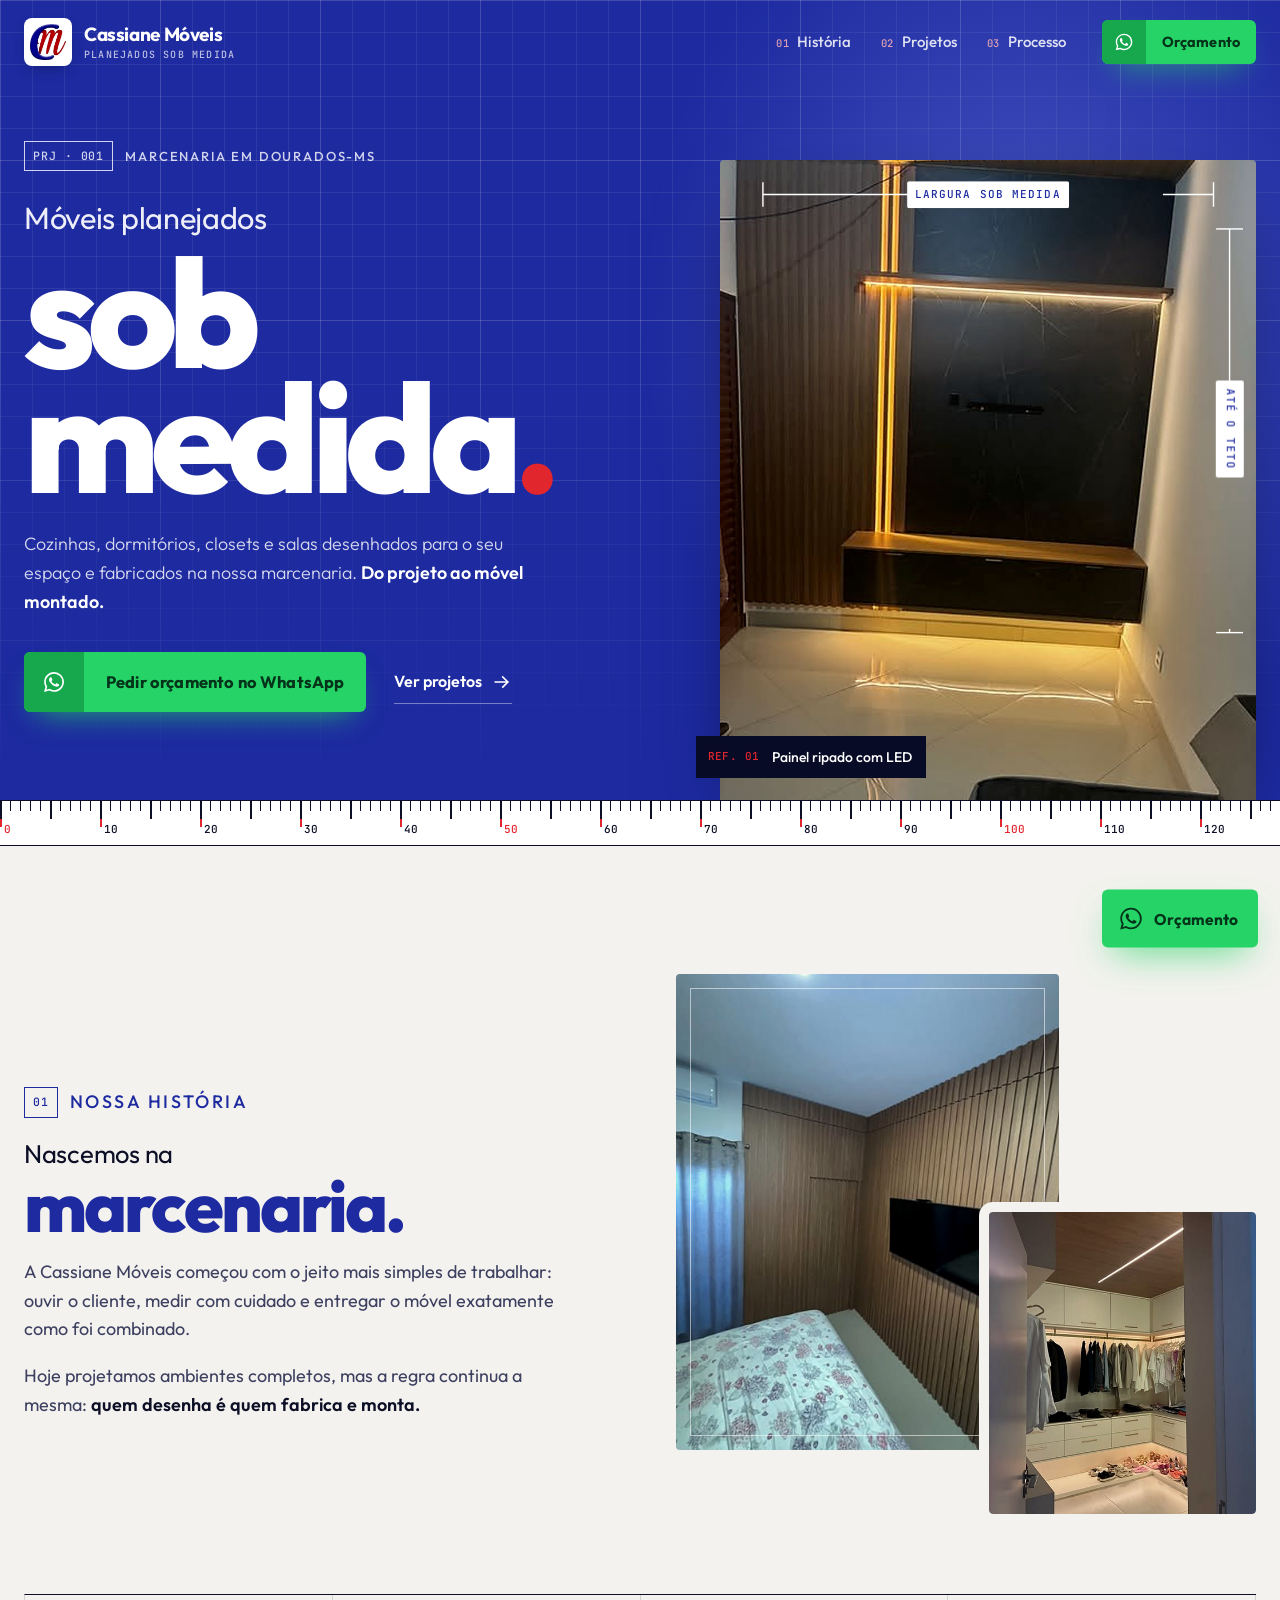
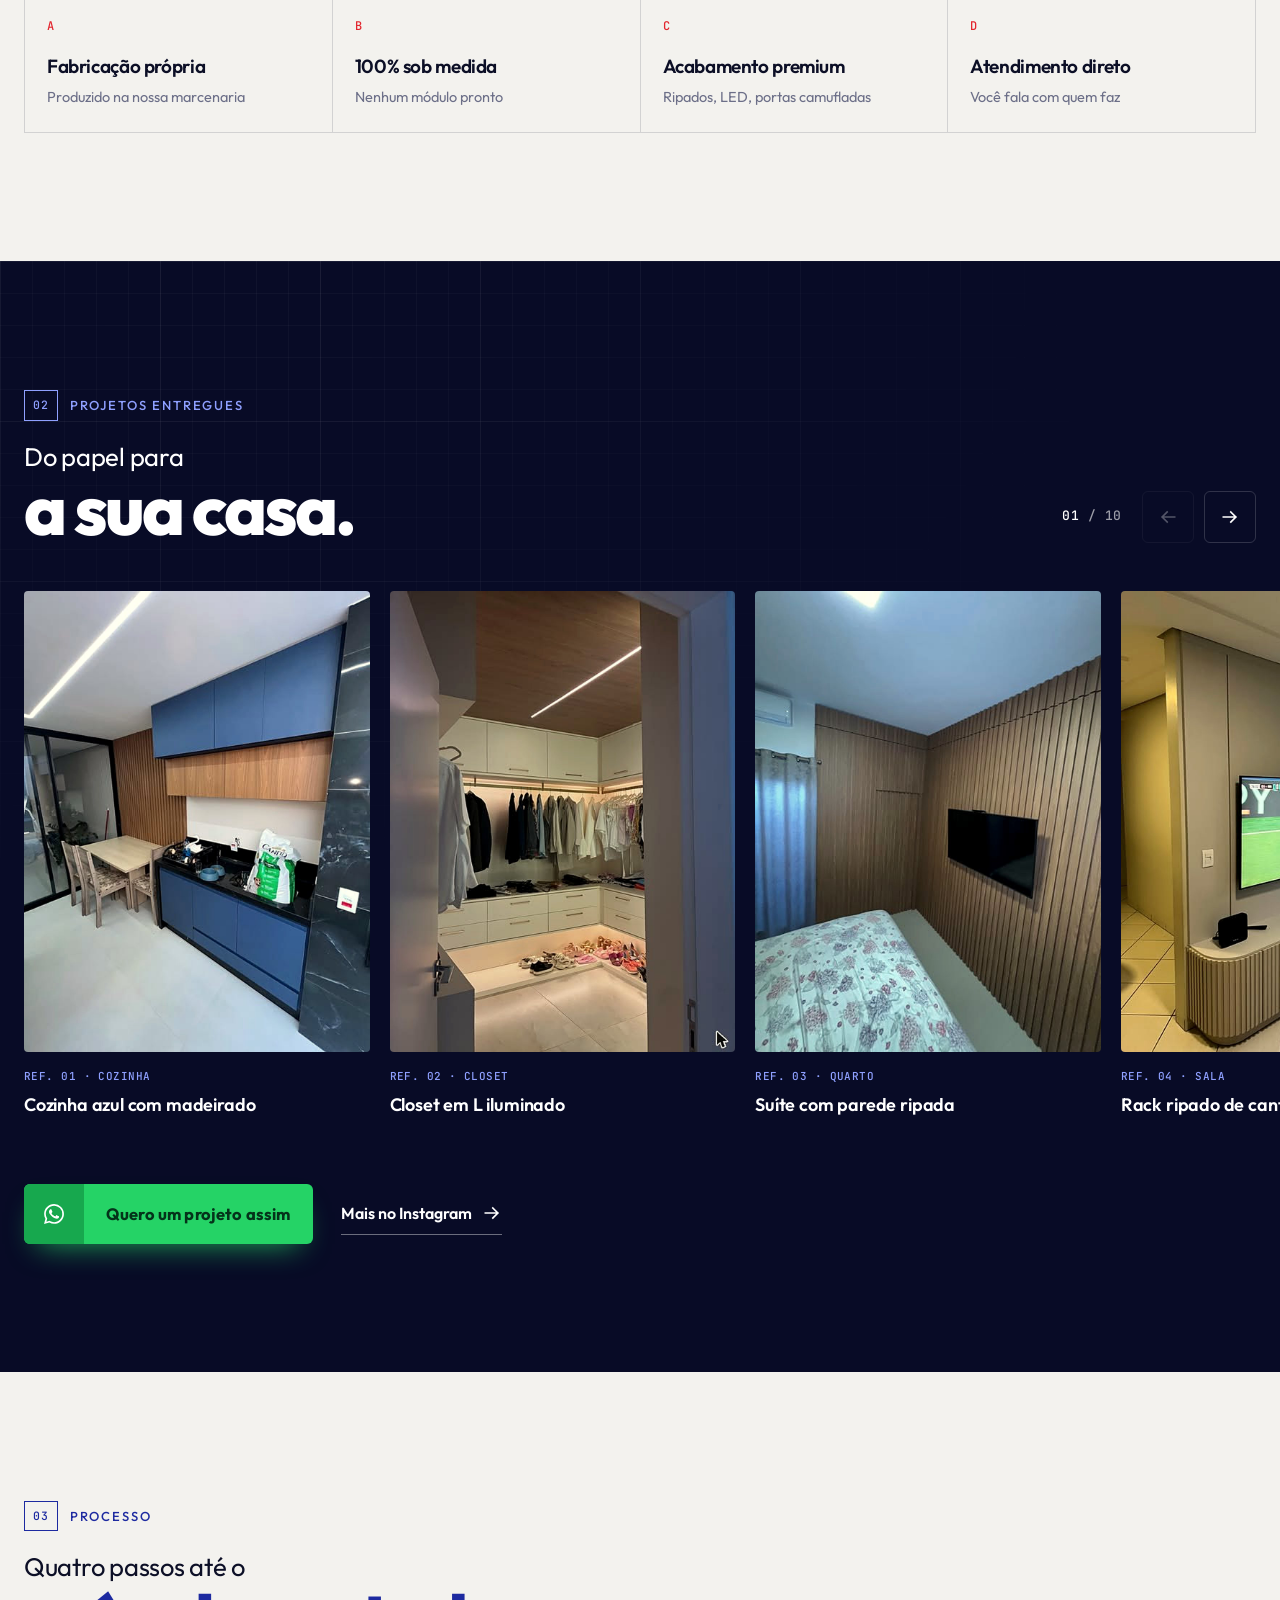
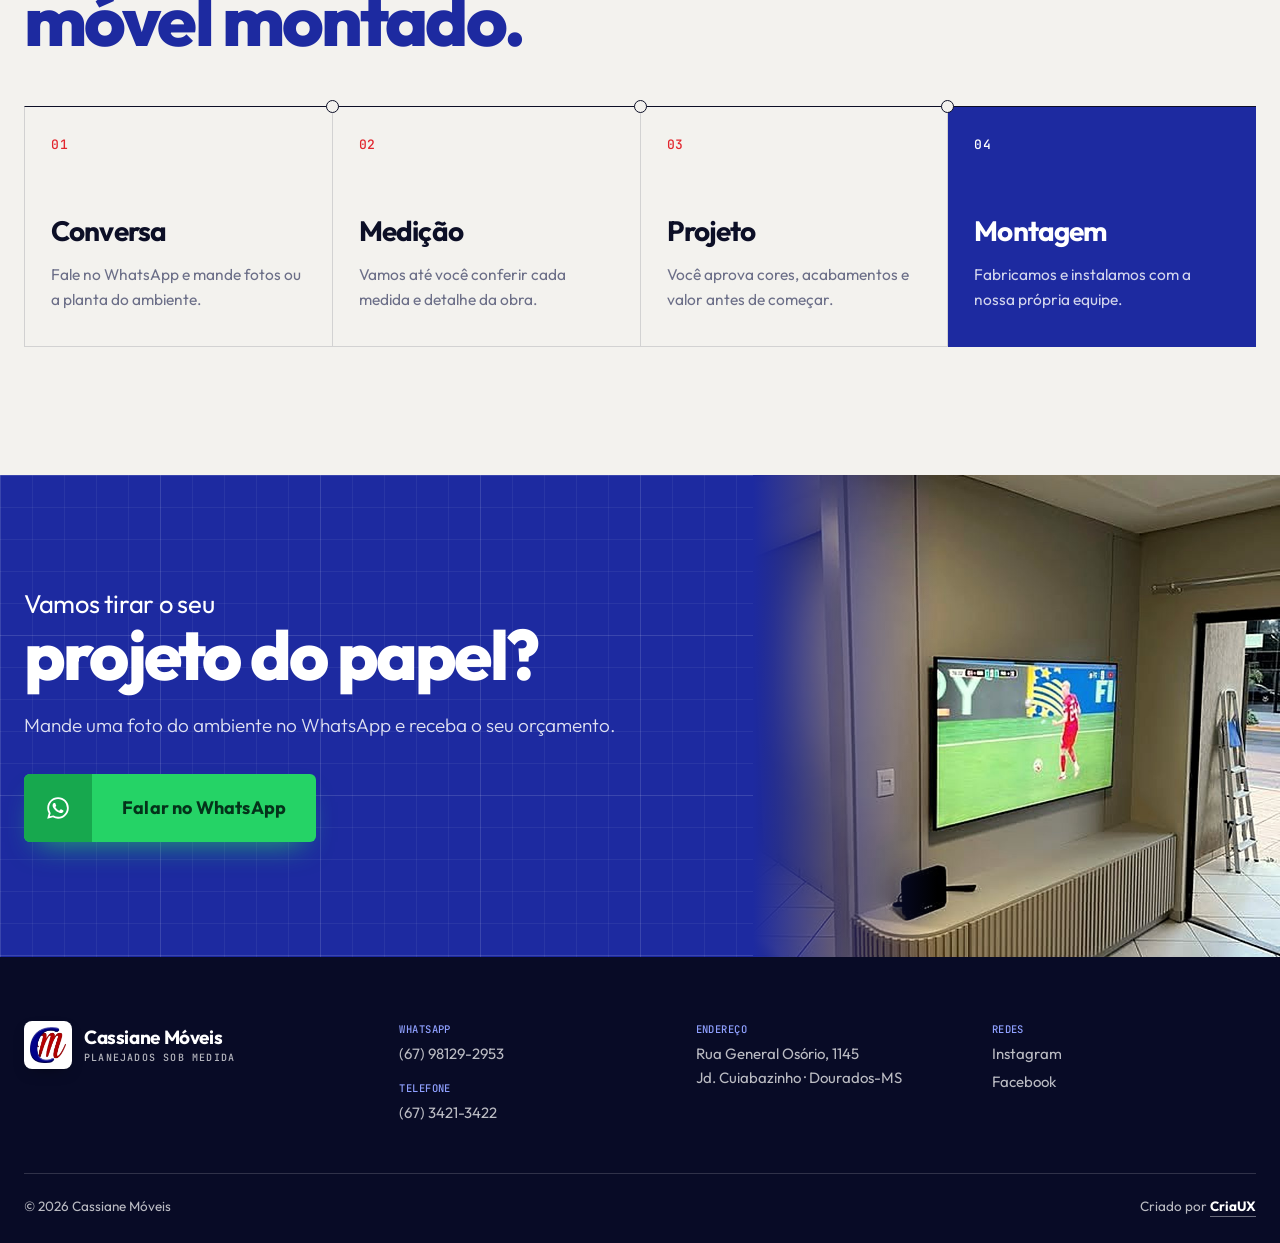
==== commit 510a0b26: "Novo modelo: conceito Do projeto ao móvel (planta técnica + trena)" ====
--- a/index.html
+++ b/index.html
@@ -1,244 +1,221 @@
-<!doctype html>
-<html lang="pt-BR">
-<head>
-<meta charset="utf-8">
-<meta name="viewport" content="width=device-width, initial-scale=1">
-<title>Cassiane Móveis · Móveis Planejados em Dourados-MS</title>
-<meta name="description" content="Móveis planejados sob medida em Dourados-MS: cozinhas, dormitórios, closets, salas e painéis. Fabricação própria. Peça seu orçamento pelo WhatsApp.">
-<meta name="theme-color" content="#1d2aa0">
-<meta property="og:title" content="Cassiane Móveis · Móveis Planejados em Dourados-MS">
-<meta property="og:description" content="Fabricação própria de móveis planejados sob medida. Peça seu orçamento pelo WhatsApp.">
-<meta property="og:image" content="img/painel-led.jpg">
-<meta property="og:type" content="website">
-<link rel="icon" href="img/logo-cm.png" type="image/png">
-<link rel="preconnect" href="https://fonts.googleapis.com">
-<link rel="preconnect" href="https://fonts.gstatic.com" crossorigin>
-<link href="https://fonts.googleapis.com/css2?family=Plus+Jakarta+Sans:wght@400;500;600;700;800&display=swap" rel="stylesheet">
-<link rel="stylesheet" href="styles.css">
-<script type="application/ld+json">
-{"@context":"https://schema.org","@type":"FurnitureStore","name":"Cassiane Móveis","description":"Móveis planejados sob medida em Dourados-MS.","telephone":"+55-67-98129-2953","email":"cassianemoveis@hotmail.com.br","address":{"@type":"PostalAddress","streetAddress":"Rua General Osório, 1145 - Jardim Cuiabazinho","addressLocality":"Dourados","addressRegion":"MS","addressCountry":"BR"},"sameAs":["https://www.instagram.com/cm_cassiane_moveis/","https://www.facebook.com/cassianemoveis"]}
-</script>
-</head>
-<body>
-<a class="skip" href="#conteudo">Pular para o conteúdo</a>
-
-<header class="header" id="topo">
-  <div class="container header__in">
-    <a href="#topo" class="brand" aria-label="Cassiane Móveis — início">
-      <img src="img/logo-cm.png" alt="" width="558" height="552" class="brand__logo">
-      <span class="brand__name">Cassiane <b>Móveis</b><small>Móveis planejados</small></span>
-    </a>
-    <nav class="nav" aria-label="Navegação principal">
-      <a href="#historia">Nossa história</a>
-      <a href="#projetos">Projetos</a>
-      <a href="#como-funciona">Como funciona</a>
-      <a href="#contato">Contato</a>
-    </nav>
-    <a class="btn btn--wa btn--sm header__cta" data-wa="header" href="#" target="_blank" rel="noopener">
-      <svg class="i" aria-hidden="true"><use href="#i-wa"/></svg><span>Fazer orçamento</span>
-    </a>
-  </div>
-</header>
-
-<main id="conteudo">
-
-<!-- HERO -->
-<section class="hero">
-  <div class="container hero__grid">
-    <div class="hero__copy">
-      <span class="pill"><span class="pill__dot"></span>Fabricação própria em Dourados-MS</span>
-      <h1>Móveis <span class="hl">planejados</span> do jeito que a sua casa merece</h1>
-      <p class="hero__lead">Cozinhas, dormitórios, closets e salas feitos sob medida, com acabamento de alto padrão e montagem pela nossa equipe. Mande uma foto do ambiente e receba seu orçamento pelo WhatsApp.</p>
-      <div class="hero__ctas">
-        <a class="btn btn--wa btn--lg" data-wa="hero" href="#" target="_blank" rel="noopener">
-          <svg class="i" aria-hidden="true"><use href="#i-wa"/></svg><span>Quero meu orçamento</span>
-        </a>
-        <a class="btn btn--outline btn--lg" href="#projetos"><span>Ver projetos</span><svg class="i" aria-hidden="true"><use href="#i-arrow"/></svg></a>
-      </div>
-      <ul class="checks">
-        <li><svg class="i" aria-hidden="true"><use href="#i-check"/></svg>100% sob medida</li>
-        <li><svg class="i" aria-hidden="true"><use href="#i-check"/></svg>Fabricação própria</li>
-        <li><svg class="i" aria-hidden="true"><use href="#i-check"/></svg>Montagem inclusa</li>
-      </ul>
-    </div>
-
-    <div class="hero__media">
-      <div class="hero__img hero__img--main"><img src="img/painel-led.jpg" alt="Painel de TV com ripado amadeirado e iluminação em LED" width="960" height="1280" fetchpriority="high"></div>
-      <div class="hero__img hero__img--2"><img src="img/cozinha-azul.jpg" alt="Cozinha planejada azul com aéreos amadeirados" width="960" height="1280"></div>
-      <div class="hero__img hero__img--3"><img src="img/closet.jpg" alt="Closet planejado com iluminação" width="960" height="1280"></div>
-      <div class="float-card float-card--a">
-        <span class="float-card__ico"><svg class="i" aria-hidden="true"><use href="#i-ruler"/></svg></span>
-        <span><b>Sob medida</b><small>Cada centímetro aproveitado</small></span>
-      </div>
-      <div class="float-card float-card--b">
-        <img src="img/logo-cm.png" alt="" width="558" height="552">
-        <span><b>Do projeto à montagem</b><small>Feito por quem fabrica</small></span>
-      </div>
-    </div>
-  </div>
-</section>
-
-<!-- HISTÓRIA -->
-<section class="section" id="historia">
-  <div class="container story">
-    <div class="story__media">
-      <img src="img/suite-ripada.jpg" alt="Suíte com parede ripada fabricada pela Cassiane Móveis" loading="lazy" width="960" height="1280">
-      <div class="story__badge"><img src="img/logo-cm.png" alt="" width="558" height="552"><span>Marcenaria<br><b>Dourados-MS</b></span></div>
-    </div>
-    <div class="story__copy">
-      <span class="eyebrow">Nossa história</span>
-      <h2>Nascemos na marcenaria, <span class="hl">com a mão na madeira</span></h2>
-      <p>A Cassiane Móveis começou como uma marcenaria de bairro em Dourados, com um jeito simples de trabalhar: ouvir o cliente, medir com cuidado e entregar o móvel exatamente como foi combinado.</p>
-      <p>Hoje projetamos e fabricamos ambientes completos, de cozinhas a closets, mas o cuidado continua o mesmo. Quem desenha o seu projeto é quem fabrica e monta, sem intermediários.</p>
-      <div class="features">
-        <div class="feature"><span class="feature__ico"><svg class="i" aria-hidden="true"><use href="#i-factory"/></svg></span><div><h3>Fabricação própria</h3><p>Produzido na nossa marcenaria.</p></div></div>
-        <div class="feature"><span class="feature__ico"><svg class="i" aria-hidden="true"><use href="#i-ruler"/></svg></span><div><h3>100% sob medida</h3><p>Feito para o seu espaço.</p></div></div>
-        <div class="feature"><span class="feature__ico"><svg class="i" aria-hidden="true"><use href="#i-spark"/></svg></span><div><h3>Acabamento premium</h3><p>Ripados, LED e portas camufladas.</p></div></div>
-        <div class="feature"><span class="feature__ico"><svg class="i" aria-hidden="true"><use href="#i-chat"/></svg></span><div><h3>Atendimento direto</h3><p>Você fala com quem faz.</p></div></div>
-      </div>
-    </div>
-  </div>
-</section>
-
-<!-- PROJETOS -->
-<section class="section section--gray" id="projetos">
-  <div class="container">
-    <div class="head head--row">
-      <div>
-        <span class="eyebrow">Portfólio</span>
-        <h2>Projetos <span class="hl">entregues</span></h2>
-      </div>
-      <div class="filters" role="group" aria-label="Filtrar projetos">
-        <button class="filter is-on" data-f="all" aria-pressed="true">Todos</button>
-        <button class="filter" data-f="cozinha" aria-pressed="false">Cozinhas</button>
-        <button class="filter" data-f="quarto" aria-pressed="false">Quartos e closets</button>
-        <button class="filter" data-f="sala" aria-pressed="false">Salas</button>
-      </div>
-    </div>
-
-    <div class="gallery" id="gallery">
-      <button class="g g--big" data-cat="cozinha" data-title="Cozinha azul com madeirado" data-tag="Cozinha"><img src="img/cozinha-azul.jpg" alt="Cozinha azul com aéreos amadeirados" loading="lazy" width="960" height="1280" style="object-position:50% 10%"><span class="g__info"><small>Cozinha</small>Cozinha azul com madeirado</span><span class="g__zoom"><svg class="i" aria-hidden="true"><use href="#i-zoom"/></svg></span></button>
-      <button class="g" data-cat="sala" data-title="Painel ripado com LED" data-tag="Sala"><img src="img/painel-led.jpg" alt="Painel ripado com LED" loading="lazy" width="960" height="1280" style="object-position:50% 25%"><span class="g__info"><small>Sala</small>Painel ripado com LED</span><span class="g__zoom"><svg class="i" aria-hidden="true"><use href="#i-zoom"/></svg></span></button>
-      <button class="g" data-cat="quarto" data-title="Closet em L iluminado" data-tag="Closet"><img src="img/closet.jpg" alt="Closet em L" loading="lazy" width="960" height="1280"><span class="g__info"><small>Closet</small>Closet em L iluminado</span><span class="g__zoom"><svg class="i" aria-hidden="true"><use href="#i-zoom"/></svg></span></button>
-      <button class="g" data-cat="sala" data-title="Rack ripado de cantos curvos" data-tag="Sala"><img src="img/home-theater.jpg" alt="Rack ripado de cantos curvos" loading="lazy" width="960" height="1280"><span class="g__info"><small>Sala</small>Rack ripado de cantos curvos</span><span class="g__zoom"><svg class="i" aria-hidden="true"><use href="#i-zoom"/></svg></span></button>
-      <button class="g" data-cat="cozinha" data-title="Cozinha fendi até o teto" data-tag="Cozinha"><img src="img/cozinha-cinza.jpg" alt="Cozinha fendi" loading="lazy" width="960" height="1280"><span class="g__info"><small>Cozinha</small>Cozinha fendi até o teto</span><span class="g__zoom"><svg class="i" aria-hidden="true"><use href="#i-zoom"/></svg></span></button>
-      <button class="g g--big" data-cat="quarto" data-title="Quarto ripado com porta oculta" data-tag="Quarto"><img src="img/dormitorio-ripado.jpg" alt="Quarto ripado com porta oculta" loading="lazy" width="960" height="1280" style="object-position:50% 45%"><span class="g__info"><small>Quarto</small>Quarto ripado com porta oculta</span><span class="g__zoom"><svg class="i" aria-hidden="true"><use href="#i-zoom"/></svg></span></button>
-      <button class="g" data-cat="sala" data-title="Cristaleira em vidro" data-tag="Área social"><img src="img/cristaleira.jpg" alt="Cristaleira em vidro" loading="lazy" width="960" height="1280"><span class="g__info"><small>Área social</small>Cristaleira em vidro</span><span class="g__zoom"><svg class="i" aria-hidden="true"><use href="#i-zoom"/></svg></span></button>
-      <button class="g" data-cat="cozinha" data-title="Cozinha verde sálvia" data-tag="Cozinha"><img src="img/cozinha-verde.jpg" alt="Cozinha verde sálvia" loading="lazy" width="960" height="1280" style="object-position:50% 70%"><span class="g__info"><small>Cozinha</small>Cozinha verde sálvia</span><span class="g__zoom"><svg class="i" aria-hidden="true"><use href="#i-zoom"/></svg></span></button>
-      <button class="g" data-cat="quarto" data-title="Guarda-roupa de correr" data-tag="Quarto"><img src="img/dormitorio-guarda-roupa.jpg" alt="Guarda-roupa de correr" loading="lazy" width="960" height="1280"><span class="g__info"><small>Quarto</small>Guarda-roupa de correr</span><span class="g__zoom"><svg class="i" aria-hidden="true"><use href="#i-zoom"/></svg></span></button>
-      <button class="g" data-cat="quarto" data-title="Suíte com parede ripada" data-tag="Quarto"><img src="img/suite-ripada.jpg" alt="Suíte com parede ripada" loading="lazy" width="960" height="1280"><span class="g__info"><small>Quarto</small>Suíte com parede ripada</span><span class="g__zoom"><svg class="i" aria-hidden="true"><use href="#i-zoom"/></svg></span></button>
-    </div>
-
-    <div class="center-cta">
-      <a class="btn btn--wa btn--lg" data-wa="portfolio" href="#" target="_blank" rel="noopener"><svg class="i" aria-hidden="true"><use href="#i-wa"/></svg><span>Quero um projeto assim</span></a>
-      <a class="btn btn--ghost btn--lg" href="https://www.instagram.com/cm_cassiane_moveis/" target="_blank" rel="noopener"><svg class="i" aria-hidden="true"><use href="#i-ig"/></svg><span>Ver mais no Instagram</span></a>
-    </div>
-  </div>
-</section>
-
-<!-- COMO FUNCIONA -->
-<section class="section section--navy" id="como-funciona">
-  <div class="container">
-    <div class="head head--center">
-      <span class="eyebrow eyebrow--light">Como funciona</span>
-      <h2>Simples, do primeiro contato ao <span class="hl hl--light">móvel montado</span></h2>
-    </div>
-    <ol class="steps">
-      <li><span class="steps__n">1</span><h3>Fale no WhatsApp</h3><p>Conte o que precisa e mande fotos ou a planta do ambiente.</p></li>
-      <li><span class="steps__n">2</span><h3>Medição no local</h3><p>Vamos até você conferir as medidas e os detalhes da obra.</p></li>
-      <li><span class="steps__n">3</span><h3>Projeto e orçamento</h3><p>Você aprova cores, acabamentos e valor antes de começar.</p></li>
-      <li><span class="steps__n">4</span><h3>Fabricação e montagem</h3><p>Produzimos e instalamos tudo com a nossa própria equipe.</p></li>
-    </ol>
-  </div>
-</section>
-
-<!-- CTA FINAL -->
-<section class="final">
-  <div class="container">
-    <div class="final__box">
-      <div class="final__img" aria-hidden="true"><img src="img/cozinha-cinza.jpg" alt="" loading="lazy" width="960" height="1280"></div>
-      <div class="final__copy">
-        <h2>Pronto para ter o ambiente dos seus sonhos?</h2>
-        <p>Chame agora no WhatsApp, mande uma foto do espaço e receba o seu orçamento.</p>
-        <a class="btn btn--wa btn--xl" data-wa="final" href="#" target="_blank" rel="noopener"><svg class="i" aria-hidden="true"><use href="#i-wa"/></svg><span>Pedir orçamento agora</span></a>
-      </div>
-    </div>
-  </div>
-</section>
-</main>
-
-<footer class="footer" id="contato">
-  <div class="container footer__grid">
-    <div class="footer__brand">
-      <span class="footer__logo"><img src="img/logo-cm.png" alt="Cassiane Móveis" width="558" height="552"><span>Cassiane <b>Móveis</b></span></span>
-      <p>Móveis planejados sob medida com fabricação própria em Dourados-MS.</p>
-      <div class="social">
-        <a href="https://www.instagram.com/cm_cassiane_moveis/" target="_blank" rel="noopener" aria-label="Instagram"><svg class="i" aria-hidden="true"><use href="#i-ig"/></svg></a>
-        <a href="https://www.facebook.com/cassianemoveis" target="_blank" rel="noopener" aria-label="Facebook"><svg class="i" aria-hidden="true"><use href="#i-fb"/></svg></a>
-        <a data-wa="footer-social" href="#" target="_blank" rel="noopener" aria-label="WhatsApp"><svg class="i" aria-hidden="true"><use href="#i-wa"/></svg></a>
-      </div>
-    </div>
-    <div>
-      <h4>Contato</h4>
-      <ul class="footer__list">
-        <li><svg class="i" aria-hidden="true"><use href="#i-wa"/></svg><a data-wa="footer" href="#" target="_blank" rel="noopener">(67) 98129-2953</a></li>
-        <li><svg class="i" aria-hidden="true"><use href="#i-phone"/></svg><a href="tel:+556734213422">(67) 3421-3422</a></li>
-        <li><svg class="i" aria-hidden="true"><use href="#i-mail"/></svg><a href="mailto:cassianemoveis@hotmail.com.br">cassianemoveis@hotmail.com.br</a></li>
-      </ul>
-    </div>
-    <div>
-      <h4>Endereço</h4>
-      <ul class="footer__list">
-        <li><svg class="i" aria-hidden="true"><use href="#i-pin"/></svg><a href="https://www.google.com/maps/search/?api=1&amp;query=Rua+General+Os%C3%B3rio+1145+Dourados+MS" target="_blank" rel="noopener">Rua General Osório, 1145<br>Jardim Cuiabazinho, Dourados-MS</a></li>
-      </ul>
-    </div>
-  </div>
-  <div class="container footer__bottom">
-    <span>© <span id="ano">2026</span> Cassiane Móveis. Todos os direitos reservados.</span>
-    <span class="credit">Criado por <a href="https://criaux.com.br/" target="_blank" rel="noopener">CriaUX</a></span>
-  </div>
-</footer>
-
-<a class="wa-float" data-wa="flutuante" href="#" target="_blank" rel="noopener" aria-label="Falar no WhatsApp">
-  <svg class="i" aria-hidden="true"><use href="#i-wa"/></svg>
-  <span class="wa-float__bubble">Quer um orçamento? Fale com a gente!</span>
-</a>
-<div class="mbar">
-  <a class="btn btn--wa btn--block" data-wa="barra-mobile" href="#" target="_blank" rel="noopener"><svg class="i" aria-hidden="true"><use href="#i-wa"/></svg><span>Pedir orçamento no WhatsApp</span></a>
-</div>
-
-<dialog class="lb" id="lb" aria-label="Projeto ampliado">
-  <button class="lb__btn lb__close" data-close aria-label="Fechar"><svg class="i" aria-hidden="true"><use href="#i-x"/></svg></button>
-  <button class="lb__btn lb__prev" data-prev aria-label="Anterior"><svg class="i" aria-hidden="true"><use href="#i-chev-l"/></svg></button>
-  <figure class="lb__fig">
-    <img id="lbImg" src="" alt="">
-    <figcaption>
-      <span><small id="lbTag"></small><b id="lbCap"></b></span>
-      <a class="btn btn--wa btn--md" id="lbWa" href="#" target="_blank" rel="noopener"><svg class="i" aria-hidden="true"><use href="#i-wa"/></svg><span>Quero um assim</span></a>
-    </figcaption>
-  </figure>
-  <button class="lb__btn lb__next" data-next aria-label="Próximo"><svg class="i" aria-hidden="true"><use href="#i-chev-r"/></svg></button>
-</dialog>
-
-<svg width="0" height="0" style="position:absolute" aria-hidden="true">
-  <symbol id="i-wa" viewBox="0 0 24 24"><path fill="currentColor" d="M19.05 4.91A9.82 9.82 0 0 0 12.04 2C6.58 2 2.13 6.45 2.13 11.91c0 1.75.46 3.45 1.32 4.95L2.05 22l5.25-1.38a9.9 9.9 0 0 0 4.74 1.21c5.46 0 9.91-4.45 9.91-9.91 0-2.65-1.03-5.14-2.9-7.01Zm-7.01 15.24c-1.48 0-2.93-.4-4.2-1.15l-.3-.18-3.12.82.83-3.04-.2-.31a8.26 8.26 0 0 1-1.26-4.38c0-4.54 3.7-8.24 8.24-8.24 2.2 0 4.27.86 5.82 2.42a8.18 8.18 0 0 1 2.41 5.83c.01 4.54-3.68 8.23-8.22 8.23Zm4.52-6.16c-.25-.12-1.47-.72-1.690-.81-.23-.08-.39-.12-.56.12-.17.25-.64.81-.78.97-.14.17-.29.19-.54.06-.25-.12-1.05-.39-1.99-1.23-.74-.66-1.23-1.47-1.38-1.72-.14-.25-.02-.38.11-.51.11-.11.25-.29.37-.43s.17-.25.25-.41c.08-.17.04-.31-.02-.43s-.56-1.34-.76-1.84c-.2-.48-.41-.42-.56-.43h-.48c-.17 0-.43.06-.66.31-.22.25-.86.85-.86 2.07s.89 2.4 1.01 2.56c.12.17 1.75 2.67 4.23 3.74.59.26 1.05.41 1.41.52.59.19 1.13.16 1.56.1.48-.07 1.47-.6 1.67-1.18.21-.58.21-1.07.14-1.18s-.22-.16-.47-.28Z"/></symbol>
-  <symbol id="i-arrow" viewBox="0 0 24 24"><path fill="none" stroke="currentColor" stroke-width="2" stroke-linecap="round" stroke-linejoin="round" d="M5 12h14M13 6l6 6-6 6"/></symbol>
-  <symbol id="i-check" viewBox="0 0 24 24"><circle cx="12" cy="12" r="10" fill="currentColor" opacity=".14"/><path fill="none" stroke="currentColor" stroke-width="2.4" stroke-linecap="round" stroke-linejoin="round" d="m7.5 12.5 3 3 6-6.5"/></symbol>
-  <symbol id="i-pin" viewBox="0 0 24 24"><path fill="none" stroke="currentColor" stroke-width="2" stroke-linecap="round" stroke-linejoin="round" d="M20 10c0 6-8 12-8 12s-8-6-8-12a8 8 0 0 1 16 0Z"/><circle cx="12" cy="10" r="3" fill="none" stroke="currentColor" stroke-width="2"/></symbol>
-  <symbol id="i-ruler" viewBox="0 0 24 24"><path fill="none" stroke="currentColor" stroke-width="2" stroke-linecap="round" stroke-linejoin="round" d="M21.3 15.3a2.4 2.4 0 0 1 0 3.4l-2.6 2.6a2.4 2.4 0 0 1-3.4 0L2.7 8.7a2.41 2.41 0 0 1 0-3.4l2.6-2.6a2.41 2.41 0 0 1 3.4 0ZM14.5 12.5l2-2M11.5 9.5l2-2M8.5 6.5l2-2M17.5 15.5l2-2"/></symbol>
-  <symbol id="i-factory" viewBox="0 0 24 24"><path fill="none" stroke="currentColor" stroke-width="2" stroke-linecap="round" stroke-linejoin="round" d="M2 20h20M4 20V9l5 3V9l5 3V6l6 3v11M8 16h1M13 16h1M18 16h1"/></symbol>
-  <symbol id="i-spark" viewBox="0 0 24 24"><path fill="none" stroke="currentColor" stroke-width="2" stroke-linecap="round" stroke-linejoin="round" d="m12 3 1.9 5.6L19.5 10l-5.6 1.9L12 17.5l-1.9-5.6L4.5 10l5.6-1.4ZM19 17l.7 2 2 .7-2 .7-.7 2-.7-2-2-.7 2-.7Z"/></symbol>
-  <symbol id="i-chat" viewBox="0 0 24 24"><path fill="none" stroke="currentColor" stroke-width="2" stroke-linecap="round" stroke-linejoin="round" d="M21 15a2 2 0 0 1-2 2H7l-4 4V5a2 2 0 0 1 2-2h14a2 2 0 0 1 2 2zM8 9h8M8 13h5"/></symbol>
-  <symbol id="i-zoom" viewBox="0 0 24 24"><circle cx="11" cy="11" r="7" fill="none" stroke="currentColor" stroke-width="2"/><path fill="none" stroke="currentColor" stroke-width="2" stroke-linecap="round" d="m21 21-4.3-4.3M11 8v6M8 11h6"/></symbol>
-  <symbol id="i-phone" viewBox="0 0 24 24"><path fill="none" stroke="currentColor" stroke-width="2" stroke-linecap="round" stroke-linejoin="round" d="M22 16.9v3a2 2 0 0 1-2.2 2 19.8 19.8 0 0 1-8.6-3.1 19.5 19.5 0 0 1-6-6A19.8 19.8 0 0 1 2.1 4.2 2 2 0 0 1 4.1 2h3a2 2 0 0 1 2 1.7c.1.9.4 1.8.7 2.7a2 2 0 0 1-.5 2.1L8 9.8a16 16 0 0 0 6 6l1.3-1.3a2 2 0 0 1 2.1-.4c.9.3 1.8.6 2.7.7a2 2 0 0 1 1.7 2Z"/></symbol>
-  <symbol id="i-mail" viewBox="0 0 24 24"><rect x="2" y="4" width="20" height="16" rx="2" fill="none" stroke="currentColor" stroke-width="2"/><path fill="none" stroke="currentColor" stroke-width="2" d="m22 7-10 6L2 7"/></symbol>
-  <symbol id="i-ig" viewBox="0 0 24 24"><rect x="2" y="2" width="20" height="20" rx="5" fill="none" stroke="currentColor" stroke-width="2"/><circle cx="12" cy="12" r="4.2" fill="none" stroke="currentColor" stroke-width="2"/><circle cx="17.6" cy="6.4" r="1.2" fill="currentColor"/></symbol>
-  <symbol id="i-fb" viewBox="0 0 24 24"><path fill="currentColor" d="M14 8V6.5c0-.7.5-1 1-1h2V2h-3c-2.8 0-4 2-4 4.3V8H8v3.5h2V22h4V11.5h2.7l.5-3.5Z"/></symbol>
-  <symbol id="i-x" viewBox="0 0 24 24"><path fill="none" stroke="currentColor" stroke-width="2" stroke-linecap="round" d="M6 6l12 12M18 6 6 18"/></symbol>
-  <symbol id="i-chev-l" viewBox="0 0 24 24"><path fill="none" stroke="currentColor" stroke-width="2.2" stroke-linecap="round" stroke-linejoin="round" d="m15 18-6-6 6-6"/></symbol>
-  <symbol id="i-chev-r" viewBox="0 0 24 24"><path fill="none" stroke="currentColor" stroke-width="2.2" stroke-linecap="round" stroke-linejoin="round" d="m9 18 6-6-6-6"/></symbol>
-</svg>
-
-<script src="main.js" defer></script>
-</body>
-</html>
+<!doctype html>
+<html lang="pt-BR">
+<head>
+<meta charset="utf-8">
+<meta name="viewport" content="width=device-width, initial-scale=1">
+<title>Cassiane Móveis · Móveis Planejados sob Medida em Dourados-MS</title>
+<meta name="description" content="Do projeto ao móvel: cozinhas, dormitórios, closets e salas planejados sob medida, com fabricação própria em Dourados-MS. Peça seu orçamento pelo WhatsApp.">
+<meta name="theme-color" content="#1d2aa0">
+<meta property="og:title" content="Cassiane Móveis · Do projeto ao móvel">
+<meta property="og:description" content="Móveis planejados sob medida com fabricação própria em Dourados-MS.">
+<meta property="og:image" content="img/painel-led.jpg">
+<meta property="og:type" content="website">
+<link rel="icon" href="img/logo-cm.png" type="image/png">
+<link rel="preconnect" href="https://fonts.googleapis.com">
+<link rel="preconnect" href="https://fonts.gstatic.com" crossorigin>
+<link href="https://fonts.googleapis.com/css2?family=Outfit:wght@300;400;500;600;700;800&family=JetBrains+Mono:wght@500&display=swap" rel="stylesheet">
+<link rel="stylesheet" href="styles.css">
+<script type="application/ld+json">
+{"@context":"https://schema.org","@type":"FurnitureStore","name":"Cassiane Móveis","description":"Móveis planejados sob medida em Dourados-MS.","telephone":"+55-67-98129-2953","email":"cassianemoveis@hotmail.com.br","address":{"@type":"PostalAddress","streetAddress":"Rua General Osório, 1145 - Jardim Cuiabazinho","addressLocality":"Dourados","addressRegion":"MS","addressCountry":"BR"},"sameAs":["https://www.instagram.com/cm_cassiane_moveis/","https://www.facebook.com/cassianemoveis"]}
+</script>
+</head>
+<body>
+<a class="skip" href="#conteudo">Pular para o conteúdo</a>
+
+<!-- HEADER -->
+<header class="hdr" id="topo">
+  <div class="wrap hdr__in">
+    <a href="#topo" class="logo" aria-label="Cassiane Móveis, início">
+      <span class="logo__chip"><img src="img/logo-cm.png" alt="" width="558" height="552"></span>
+      <span class="logo__txt">Cassiane Móveis<small>Planejados sob medida</small></span>
+    </a>
+    <nav class="hdr__nav" aria-label="Navegação principal">
+      <a href="#historia"><span class="mono">01</span>História</a>
+      <a href="#projetos"><span class="mono">02</span>Projetos</a>
+      <a href="#processo"><span class="mono">03</span>Processo</a>
+    </nav>
+    <a class="btn btn--wa btn--sm" data-wa="header" href="#" target="_blank" rel="noopener">
+      <span class="btn__ico"><svg class="i" aria-hidden="true"><use href="#i-wa"/></svg></span><span class="btn__txt">Orçamento</span>
+    </a>
+  </div>
+</header>
+
+<main id="conteudo">
+
+<!-- HERO -->
+<section class="hero">
+  <div class="hero__plan" aria-hidden="true"></div>
+  <div class="wrap hero__grid">
+    <div class="hero__copy">
+      <p class="tag"><span class="mono">PRJ · 001</span> Marcenaria em Dourados-MS</p>
+      <h1 class="hero__title">
+        <span class="hero__lead">Móveis planejados</span>
+        <span class="hero__key">sob<br>medida<span class="dot">.</span></span>
+      </h1>
+      <p class="hero__sub">Cozinhas, dormitórios, closets e salas desenhados para o seu espaço e fabricados na nossa marcenaria. <b>Do projeto ao móvel montado.</b></p>
+      <div class="hero__actions">
+        <a class="btn btn--wa btn--lg" data-wa="hero" href="#" target="_blank" rel="noopener">
+          <span class="btn__ico"><svg class="i" aria-hidden="true"><use href="#i-wa"/></svg></span><span class="btn__txt">Pedir orçamento no WhatsApp</span>
+        </a>
+        <a class="link" href="#projetos">Ver projetos <svg class="i" aria-hidden="true"><use href="#i-arrow"/></svg></a>
+      </div>
+    </div>
+
+    <figure class="hero__photo">
+      <img src="img/painel-led.jpg" alt="Painel de TV planejado com ripado amadeirado e LED, feito pela Cassiane Móveis" width="960" height="1280" fetchpriority="high">
+      <!-- cotas de projeto sobre a foto -->
+      <svg class="dims" viewBox="0 0 100 130" preserveAspectRatio="none" aria-hidden="true">
+        <g class="dim dim--h">
+          <line x1="8" y1="7" x2="92" y2="7"/>
+          <line x1="8" y1="4.5" x2="8" y2="9.5"/><line x1="92" y1="4.5" x2="92" y2="9.5"/>
+        </g>
+        <g class="dim dim--v">
+          <line x1="95" y1="14" x2="95" y2="96"/>
+          <line x1="92.5" y1="14" x2="97.5" y2="14"/><line x1="92.5" y1="96" x2="97.5" y2="96"/>
+        </g>
+      </svg>
+      <span class="dim-label dim-label--h">LARGURA SOB MEDIDA</span>
+      <span class="dim-label dim-label--v">ATÉ O TETO</span>
+      <figcaption class="hero__cap"><span class="mono">REF. 01</span>Painel ripado com LED</figcaption>
+    </figure>
+  </div>
+</section>
+
+<!-- RÉGUA -->
+<div class="tape" aria-hidden="true"><div class="tape__track"></div></div>
+
+<!-- HISTÓRIA -->
+<section class="story" id="historia">
+  <div class="wrap story__grid">
+    <div class="story__copy">
+      <p class="tag tag--dark"><span class="mono">01</span> Nossa história</p>
+      <h2 class="title"><span class="title__lead">Nascemos na</span><span class="title__key">marcenaria.</span></h2>
+      <p>A Cassiane Móveis começou com o jeito mais simples de trabalhar: ouvir o cliente, medir com cuidado e entregar o móvel exatamente como foi combinado.</p>
+      <p>Hoje projetamos ambientes completos, mas a regra continua a mesma: <b>quem desenha é quem fabrica e monta.</b></p>
+    </div>
+    <div class="story__media">
+      <figure class="story__a"><img src="img/suite-ripada.jpg" alt="Suíte com parede ripada" loading="lazy" width="960" height="1280"></figure>
+      <figure class="story__b"><img src="img/closet.jpg" alt="Closet planejado com LED" loading="lazy" width="960" height="1280"></figure>
+    </div>
+    <ul class="specs">
+      <li><span class="mono">A</span><b>Fabricação própria</b><small>Produzido na nossa marcenaria</small></li>
+      <li><span class="mono">B</span><b>100% sob medida</b><small>Nenhum módulo pronto</small></li>
+      <li><span class="mono">C</span><b>Acabamento premium</b><small>Ripados, LED, portas camufladas</small></li>
+      <li><span class="mono">D</span><b>Atendimento direto</b><small>Você fala com quem faz</small></li>
+    </ul>
+  </div>
+</section>
+
+<!-- PROJETOS -->
+<section class="work" id="projetos">
+  <div class="wrap work__head">
+    <div>
+      <p class="tag tag--light"><span class="mono">02</span> Projetos entregues</p>
+      <h2 class="title title--light"><span class="title__lead">Do papel para</span><span class="title__key">a sua casa.</span></h2>
+    </div>
+    <div class="work__ctrl">
+      <span class="mono work__count"><b id="wCur">01</b> / <span id="wTot">10</span></span>
+      <button class="sq" id="wPrev" aria-label="Projeto anterior"><svg class="i" aria-hidden="true"><use href="#i-arrow"/></svg></button>
+      <button class="sq" id="wNext" aria-label="Próximo projeto"><svg class="i" aria-hidden="true"><use href="#i-arrow"/></svg></button>
+    </div>
+  </div>
+
+  <div class="rail" id="rail" tabindex="0" aria-label="Galeria de projetos, role para os lados">
+    <button class="p" data-title="Cozinha azul com madeirado" data-tag="Cozinha"><span class="p__img"><img src="img/cozinha-azul.jpg" alt="Cozinha azul com aéreos amadeirados" loading="eager" width="960" height="1280"></span><span class="p__cap"><span class="mono">REF. 01 · COZINHA</span>Cozinha azul com madeirado</span></button>
+    <button class="p" data-title="Closet em L iluminado" data-tag="Closet"><span class="p__img"><img src="img/closet.jpg" alt="Closet em L com LED" loading="eager" width="960" height="1280"></span><span class="p__cap"><span class="mono">REF. 02 · CLOSET</span>Closet em L iluminado</span></button>
+    <button class="p" data-title="Suíte com parede ripada" data-tag="Quarto"><span class="p__img"><img src="img/suite-ripada.jpg" alt="Suíte com parede ripada" loading="eager" width="960" height="1280"></span><span class="p__cap"><span class="mono">REF. 03 · QUARTO</span>Suíte com parede ripada</span></button>
+    <button class="p" data-title="Rack ripado de cantos curvos" data-tag="Sala"><span class="p__img"><img src="img/home-theater.jpg" alt="Rack ripado de cantos curvos" loading="lazy" width="960" height="1280"></span><span class="p__cap"><span class="mono">REF. 04 · SALA</span>Rack ripado de cantos curvos</span></button>
+    <button class="p" data-title="Cozinha fendi até o teto" data-tag="Cozinha"><span class="p__img"><img src="img/cozinha-cinza.jpg" alt="Cozinha fendi" loading="lazy" width="960" height="1280"></span><span class="p__cap"><span class="mono">REF. 05 · COZINHA</span>Cozinha fendi até o teto</span></button>
+    <button class="p" data-title="Quarto ripado com porta oculta" data-tag="Quarto"><span class="p__img"><img src="img/dormitorio-ripado.jpg" alt="Quarto ripado com porta oculta" loading="lazy" width="960" height="1280"></span><span class="p__cap"><span class="mono">REF. 06 · QUARTO</span>Quarto ripado com porta oculta</span></button>
+    <button class="p" data-title="Painel ripado com LED" data-tag="Sala"><span class="p__img"><img src="img/painel-led.jpg" alt="Painel ripado com LED" loading="lazy" width="960" height="1280"></span><span class="p__cap"><span class="mono">REF. 07 · SALA</span>Painel ripado com LED</span></button>
+    <button class="p" data-title="Cristaleira em vidro" data-tag="Área social"><span class="p__img"><img src="img/cristaleira.jpg" alt="Cristaleira em vidro" loading="lazy" width="960" height="1280"></span><span class="p__cap"><span class="mono">REF. 08 · ÁREA SOCIAL</span>Cristaleira em vidro</span></button>
+    <button class="p" data-title="Cozinha verde sálvia" data-tag="Cozinha"><span class="p__img"><img src="img/cozinha-verde.jpg" alt="Cozinha verde sálvia" loading="lazy" width="960" height="1280"></span><span class="p__cap"><span class="mono">REF. 09 · COZINHA</span>Cozinha verde sálvia</span></button>
+    <button class="p" data-title="Guarda-roupa de correr" data-tag="Quarto"><span class="p__img"><img src="img/dormitorio-guarda-roupa.jpg" alt="Guarda-roupa de correr" loading="lazy" width="960" height="1280"></span><span class="p__cap"><span class="mono">REF. 10 · QUARTO</span>Guarda-roupa de correr</span></button>
+  </div>
+
+  <div class="wrap work__foot">
+    <a class="btn btn--wa btn--lg" data-wa="projetos" href="#" target="_blank" rel="noopener"><span class="btn__ico"><svg class="i" aria-hidden="true"><use href="#i-wa"/></svg></span><span class="btn__txt">Quero um projeto assim</span></a>
+    <a class="link link--light" href="https://www.instagram.com/cm_cassiane_moveis/" target="_blank" rel="noopener">Mais no Instagram <svg class="i" aria-hidden="true"><use href="#i-arrow"/></svg></a>
+  </div>
+</section>
+
+<!-- PROCESSO -->
+<section class="process" id="processo">
+  <div class="wrap">
+    <div class="process__head">
+      <p class="tag tag--dark"><span class="mono">03</span> Processo</p>
+      <h2 class="title"><span class="title__lead">Quatro passos até o</span><span class="title__key">móvel montado.</span></h2>
+    </div>
+    <ol class="steps">
+      <li><span class="steps__n mono">01</span><h3>Conversa</h3><p>Fale no WhatsApp e mande fotos ou a planta do ambiente.</p></li>
+      <li><span class="steps__n mono">02</span><h3>Medição</h3><p>Vamos até você conferir cada medida e detalhe da obra.</p></li>
+      <li><span class="steps__n mono">03</span><h3>Projeto</h3><p>Você aprova cores, acabamentos e valor antes de começar.</p></li>
+      <li class="steps__last"><span class="steps__n mono">04</span><h3>Montagem</h3><p>Fabricamos e instalamos com a nossa própria equipe.</p></li>
+    </ol>
+  </div>
+</section>
+
+<!-- CTA -->
+<section class="cta" id="contato">
+  <div class="cta__plan" aria-hidden="true"></div>
+  <div class="wrap cta__grid">
+    <div class="cta__copy">
+      <h2 class="title title--light"><span class="title__lead">Vamos tirar o seu</span><span class="title__key">projeto do papel?</span></h2>
+      <p>Mande uma foto do ambiente no WhatsApp e receba o seu orçamento.</p>
+      <a class="btn btn--wa btn--xl" data-wa="final" href="#" target="_blank" rel="noopener"><span class="btn__ico"><svg class="i" aria-hidden="true"><use href="#i-wa"/></svg></span><span class="btn__txt">Falar no WhatsApp</span></a>
+    </div>
+    <figure class="cta__photo"><img src="img/home-theater.jpg" alt="Painel de TV com rack ripado" loading="lazy" width="960" height="1280"></figure>
+  </div>
+</section>
+</main>
+
+<footer class="ftr">
+  <div class="wrap ftr__grid">
+    <a href="#topo" class="logo logo--ftr" aria-label="Voltar ao topo">
+      <span class="logo__chip"><img src="img/logo-cm.png" alt="" width="558" height="552"></span>
+      <span class="logo__txt">Cassiane Móveis<small>Planejados sob medida</small></span>
+    </a>
+    <div class="ftr__col">
+      <span class="mono ftr__k">WhatsApp</span><a data-wa="ftr" href="#" target="_blank" rel="noopener">(67) 98129-2953</a>
+      <span class="mono ftr__k">Telefone</span><a href="tel:+556734213422">(67) 3421-3422</a>
+    </div>
+    <div class="ftr__col">
+      <span class="mono ftr__k">Endereço</span><a href="https://www.google.com/maps/search/?api=1&amp;query=Rua+General+Os%C3%B3rio+1145+Dourados+MS" target="_blank" rel="noopener">Rua General Osório, 1145<br>Jd. Cuiabazinho · Dourados-MS</a>
+    </div>
+    <div class="ftr__col">
+      <span class="mono ftr__k">Redes</span>
+      <a href="https://www.instagram.com/cm_cassiane_moveis/" target="_blank" rel="noopener">Instagram</a>
+      <a href="https://www.facebook.com/cassianemoveis" target="_blank" rel="noopener">Facebook</a>
+    </div>
+  </div>
+  <div class="wrap ftr__bottom">
+    <span>© <span id="ano">2026</span> Cassiane Móveis</span>
+    <span class="credit">Criado por <a href="https://criaux.com.br/" target="_blank" rel="noopener">CriaUX</a></span>
+  </div>
+</footer>
+
+<a class="fab" data-wa="flutuante" href="#" target="_blank" rel="noopener" aria-label="Pedir orçamento no WhatsApp">
+  <svg class="i" aria-hidden="true"><use href="#i-wa"/></svg><span class="fab__txt">Orçamento</span>
+</a>
+
+<dialog class="lb" id="lb" aria-label="Projeto ampliado">
+  <button class="sq lb__x" data-close aria-label="Fechar"><svg class="i" aria-hidden="true"><use href="#i-x"/></svg></button>
+  <button class="sq lb__prev" data-prev aria-label="Anterior"><svg class="i" aria-hidden="true"><use href="#i-arrow"/></svg></button>
+  <figure class="lb__fig">
+    <img id="lbImg" src="" alt="">
+    <figcaption><span><span class="mono" id="lbTag"></span><b id="lbCap"></b></span>
+      <a class="btn btn--wa btn--md" id="lbWa" href="#" target="_blank" rel="noopener"><span class="btn__ico"><svg class="i" aria-hidden="true"><use href="#i-wa"/></svg></span><span class="btn__txt">Quero um assim</span></a>
+    </figcaption>
+  </figure>
+  <button class="sq lb__next" data-next aria-label="Próximo"><svg class="i" aria-hidden="true"><use href="#i-arrow"/></svg></button>
+</dialog>
+
+<svg width="0" height="0" style="position:absolute" aria-hidden="true">
+  <symbol id="i-wa" viewBox="0 0 24 24"><path fill="currentColor" d="M19.05 4.91A9.82 9.82 0 0 0 12.04 2C6.58 2 2.13 6.45 2.13 11.91c0 1.75.46 3.45 1.32 4.95L2.05 22l5.25-1.38a9.9 9.9 0 0 0 4.74 1.21c5.46 0 9.91-4.45 9.91-9.91 0-2.65-1.03-5.14-2.9-7.01Zm-7.01 15.24c-1.48 0-2.93-.4-4.2-1.15l-.3-.18-3.12.82.83-3.04-.2-.31a8.26 8.26 0 0 1-1.26-4.38c0-4.54 3.7-8.24 8.24-8.24 2.2 0 4.27.86 5.82 2.42a8.18 8.18 0 0 1 2.41 5.83c.01 4.54-3.68 8.23-8.22 8.23Zm4.52-6.16c-.25-.12-1.47-.72-1.69-.81-.23-.08-.39-.12-.56.12-.17.25-.64.81-.78.97-.14.17-.29.19-.54.06-.25-.12-1.05-.39-1.99-1.23-.74-.66-1.23-1.47-1.38-1.72-.14-.25-.02-.38.11-.51.11-.11.25-.29.37-.43s.17-.25.25-.41c.08-.17.04-.31-.02-.43s-.56-1.34-.76-1.84c-.2-.48-.41-.42-.56-.43h-.48c-.17 0-.43.06-.66.31-.22.25-.86.85-.86 2.07s.89 2.4 1.01 2.56c.12.17 1.75 2.67 4.23 3.74.59.26 1.05.41 1.41.52.59.19 1.13.16 1.56.1.48-.07 1.47-.6 1.67-1.18.21-.58.21-1.07.14-1.18s-.22-.16-.47-.28Z"/></symbol>
+  <symbol id="i-arrow" viewBox="0 0 24 24"><path fill="none" stroke="currentColor" stroke-width="2" stroke-linecap="square" d="M4 12h15M13 6l6 6-6 6"/></symbol>
+  <symbol id="i-x" viewBox="0 0 24 24"><path fill="none" stroke="currentColor" stroke-width="2" stroke-linecap="square" d="M6 6l12 12M18 6 6 18"/></symbol>
+</svg>
+
+<script src="main.js" defer></script>
+</body>
+</html>
--- a/styles.css
+++ b/styles.css
@@ -1,284 +1,273 @@
 /* ==========================================================
-   Cassiane Móveis — LP comercial
+   Cassiane Móveis — "Do projeto ao móvel"
+   Linguagem: planta técnica (blueprint) + trena de marcenaria
    ========================================================== */
 :root{
-  --blue:#1d2aa0;
-  --blue-600:#18228a;
-  --blue-50:#eef0ff;
-  --blue-100:#dfe3ff;
-  --red:#c8171f;
-  --navy:#0b1240;
-  --ink:#0f1530;
-  --text:#3c4260;
-  --muted:#6b7190;
-  --line:#e6e8f0;
-  --bg:#ffffff;
-  --gray:#f5f6fa;
+  --blue:#1d2aa0;          /* azul da logo = azul-planta */
+  --blue-d:#151f86;
+  --blue-l:#8fa0ff;
+  --navy:#080b26;
+  --navy-2:#0e1338;
+  --red:#e2262e;           /* vermelho da logo, ajustado p/ fundo escuro */
+  --red-d:#c8171f;
+  --paper:#f3f2ee;
+  --paper-2:#e9e7e0;
+  --ink:#0c0f26;
+  --text:#3d4060;
+  --muted:#6c6f88;
+  --line:rgba(12,15,38,.14);
+  --line-l:rgba(255,255,255,.16);
   --wa:#25d366;
-  --wa-600:#1ebe5a;
-  --wa-ink:#063d1e;
-  --r-lg:24px;
-  --r:16px;
-  --r-sm:12px;
-  --sh-sm:0 2px 6px rgba(15,21,48,.06);
-  --sh:0 12px 32px -12px rgba(15,21,48,.18);
-  --sh-lg:0 30px 60px -20px rgba(15,21,48,.28);
-  --font:"Plus Jakarta Sans",system-ui,-apple-system,"Segoe UI",Roboto,sans-serif;
-  --ease:cubic-bezier(.22,.61,.36,1);
+  --wa-d:#17a84e;
+  --wa-ink:#04331a;
+
+  --f:"Outfit",system-ui,-apple-system,"Segoe UI",sans-serif;
+  --mono:"JetBrains Mono",ui-monospace,Consolas,monospace;
+  --wrap:1240px;
+  --ease:cubic-bezier(.2,.7,.2,1);
+  --grid-l:linear-gradient(rgba(255,255,255,.07) 1px,transparent 1px) 0 0/32px 32px,
+           linear-gradient(90deg,rgba(255,255,255,.07) 1px,transparent 1px) 0 0/32px 32px,
+           linear-gradient(rgba(255,255,255,.1) 1px,transparent 1px) 0 0/160px 160px,
+           linear-gradient(90deg,rgba(255,255,255,.1) 1px,transparent 1px) 0 0/160px 160px;
 }
 
 *,*::before,*::after{box-sizing:border-box}
-html{scroll-behavior:smooth;-webkit-text-size-adjust:100%;scroll-padding-top:84px}
-body{margin:0;background:var(--bg);color:var(--text);font:400 16.5px/1.65 var(--font);-webkit-font-smoothing:antialiased;overflow-x:hidden}
+html{scroll-behavior:smooth;-webkit-text-size-adjust:100%;scroll-padding-top:80px}
+body{margin:0;background:var(--paper);color:var(--text);font:400 17px/1.6 var(--f);-webkit-font-smoothing:antialiased;overflow-x:hidden}
 img{display:block;max-width:100%;height:auto}
 a{color:inherit;text-decoration:none}
-h1,h2,h3,h4,p{margin:0}
-h1,h2,h3,h4{color:var(--ink);font-weight:800;letter-spacing:-.025em;line-height:1.12}
+h1,h2,h3,p,figure{margin:0}
 button{font:inherit;color:inherit}
-.container{width:min(100% - 40px,1200px);margin-inline:auto}
+b{font-weight:600;color:var(--ink)}
+.wrap{width:min(100% - 48px,var(--wrap));margin-inline:auto}
 .i{width:20px;height:20px;flex:none}
-.skip{position:absolute;left:-9999px;top:8px;z-index:200;background:var(--ink);color:#fff;padding:10px 16px;border-radius:10px}
+.mono{font-family:var(--mono);font-weight:500;letter-spacing:.04em}
+.skip{position:absolute;left:-9999px;top:8px;z-index:200;background:var(--ink);color:#fff;padding:10px 16px}
 .skip:focus{left:8px}
-:focus-visible{outline:3px solid var(--blue);outline-offset:3px;border-radius:8px}
-.hl{color:var(--blue);position:relative;white-space:nowrap}
-.hl::after{content:"";position:absolute;left:0;right:0;bottom:.04em;height:.22em;background:var(--red);opacity:.18;border-radius:4px;z-index:-1}
-.hl--light{color:#9fb0ff}
-.hl--light::after{background:#fff;opacity:.12}
-
-/* ---------- Buttons ---------- */
-.btn{display:inline-flex;align-items:center;justify-content:center;gap:10px;font:700 15.5px/1 var(--font);border-radius:999px;border:2px solid transparent;cursor:pointer;white-space:nowrap;transition:transform .2s var(--ease),box-shadow .2s var(--ease),background .2s,color .2s,border-color .2s}
-.btn:hover{transform:translateY(-2px)}
-.btn:active{transform:translateY(0) scale(.98)}
-.btn--sm{height:44px;padding:0 18px;font-size:14.5px}
-.btn--md{height:50px;padding:0 22px}
-.btn--lg{height:58px;padding:0 28px;font-size:16px}
-.btn--xl{height:64px;padding:0 36px;font-size:17px}
-.btn--block{width:100%}
-.btn--wa{background:var(--wa);color:var(--wa-ink);box-shadow:0 10px 24px -8px rgba(37,211,102,.6)}
-.btn--wa:hover{background:var(--wa-600);box-shadow:0 14px 30px -8px rgba(37,211,102,.7)}
-.btn--wa .i{width:22px;height:22px}
-.btn--primary{background:var(--blue);color:#fff;box-shadow:0 10px 24px -8px rgba(29,42,160,.55)}
-.btn--primary:hover{background:var(--blue-600)}
-.btn--outline{border-color:var(--blue);color:var(--blue);background:#fff}
-.btn--outline:hover{background:var(--blue);color:#fff}
-.btn--ghost{background:#fff;color:var(--ink);border-color:var(--line)}
-.btn--ghost:hover{border-color:var(--ink)}
+:focus-visible{outline:2px solid var(--red);outline-offset:3px}
+
+/* ---------- Tag (rótulo técnico) ---------- */
+.tag{display:inline-flex;align-items:center;gap:12px;font-size:13px;font-weight:500;letter-spacing:.14em;text-transform:uppercase;color:rgba(255,255,255,.8);margin-bottom:22px}
+.tag .mono{padding:5px 8px;border:1px solid currentColor;font-size:11.5px;letter-spacing:.08em}
+.tag--dark{color:var(--blue)}
+.tag--light{color:var(--blue-l)}
+
+/* ---------- Título em dois níveis (lead pequeno + keyword grande) ---------- */
+.title{display:flex;flex-direction:column;gap:4px;color:var(--ink)}
+.title__lead{font-weight:400;font-size:clamp(20px,2vw,26px);letter-spacing:-.01em;line-height:1.1}
+.title__key{font-weight:800;font-size:clamp(40px,5.6vw,76px);letter-spacing:-.04em;line-height:.95;color:var(--blue)}
+.title--light{color:#fff}
+.title--light .title__key{color:#fff}
+
+/* ---------- Botões (retangulares, com bloco de ícone) ---------- */
+.btn{display:inline-flex;align-items:stretch;border-radius:6px;overflow:hidden;font-weight:700;letter-spacing:.01em;white-space:nowrap;cursor:pointer;transition:transform .25s var(--ease),box-shadow .25s var(--ease)}
+.btn__ico{display:grid;place-items:center;flex:none}
+.btn__txt{display:flex;align-items:center;padding:0 22px}
+.btn--wa{background:var(--wa);color:var(--wa-ink);box-shadow:0 14px 30px -14px rgba(37,211,102,.8)}
+.btn--wa .btn__ico{background:var(--wa-d);color:#fff}
+.btn--wa:hover{transform:translateY(-2px);box-shadow:0 18px 36px -12px rgba(37,211,102,.85)}
+.btn--wa:hover .btn__ico .i{animation:wiggle .5s var(--ease)}
+@keyframes wiggle{30%{transform:rotate(-12deg)}60%{transform:rotate(10deg)}}
+.btn--sm{height:44px;font-size:14.5px}.btn--sm .btn__ico{width:44px}.btn--sm .btn__txt{padding:0 16px}
+.btn--md{height:50px;font-size:15.5px}.btn--md .btn__ico{width:50px}
+.btn--lg{height:60px;font-size:16.5px}.btn--lg .btn__ico{width:60px}.btn--lg .i{width:24px;height:24px}
+.btn--xl{height:68px;font-size:18px}.btn--xl .btn__ico{width:68px}.btn--xl .i{width:26px;height:26px}.btn--xl .btn__txt{padding:0 30px}
+
+.link{display:inline-flex;align-items:center;gap:10px;font-weight:600;font-size:16px;color:#fff;padding:8px 0;border-bottom:1px solid rgba(255,255,255,.4);transition:gap .3s var(--ease),border-color .3s}
+.link:hover{gap:16px;border-color:#fff}
+.link--light{color:#fff}
+
+.sq{width:52px;height:52px;display:grid;place-items:center;border:1px solid var(--line-l);background:transparent;color:#fff;border-radius:6px;cursor:pointer;transition:background .2s,border-color .2s}
+.sq:hover{background:#fff;color:var(--navy);border-color:#fff}
+.sq[disabled]{opacity:.3;cursor:default;background:transparent;color:#fff}
 
 /* ---------- Header ---------- */
-.header{position:sticky;top:0;z-index:60;background:rgba(255,255,255,.92);backdrop-filter:saturate(1.6) blur(14px);-webkit-backdrop-filter:saturate(1.6) blur(14px);border-bottom:1px solid transparent;transition:border-color .3s,box-shadow .3s}
-.header.is-scrolled{border-color:var(--line);box-shadow:var(--sh-sm)}
-.header__in{display:flex;align-items:center;gap:28px;height:80px}
-.brand{display:flex;align-items:center;gap:12px}
-.brand__logo{width:50px;height:auto}
-.brand__name{display:flex;flex-direction:column;font-weight:600;font-size:20px;line-height:1.05;color:var(--ink);letter-spacing:-.02em}
-.brand__name b{font-weight:800;color:var(--blue)}
-.brand__name small{font-size:10.5px;font-weight:700;letter-spacing:.18em;text-transform:uppercase;color:var(--red);margin-top:4px}
-.brand__name{display:block}
-.brand__name small{display:block}
-.nav{display:flex;gap:30px;margin-left:auto}
-.nav a{font-weight:600;font-size:15px;color:var(--text);position:relative;padding:6px 0;transition:color .2s}
-.nav a::after{content:"";position:absolute;left:0;bottom:0;width:100%;height:2px;border-radius:2px;background:var(--red);transform:scaleX(0);transition:transform .25s var(--ease)}
-.nav a:hover{color:var(--ink)}
-.nav a:hover::after{transform:scaleX(1)}
-@media (max-width:960px){.nav{display:none}.header__cta{margin-left:auto}}
-@media (max-width:520px){.header__in{height:70px}.brand__logo{width:42px}.brand__name{font-size:18px}.header__cta span{display:none}.header__cta{width:44px;padding:0}}
-
-/* ---------- Hero ---------- */
-.hero{position:relative;padding:56px 0 96px;overflow:hidden;background:
-  radial-gradient(60% 70% at 100% 0%,var(--blue-50) 0%,transparent 60%),
-  radial-gradient(40% 50% at 0% 100%,#fff1f1 0%,transparent 60%),#fff}
-.hero__grid{display:grid;grid-template-columns:1.05fr 1fr;gap:56px;align-items:center}
-.pill{display:inline-flex;align-items:center;gap:10px;padding:8px 16px 8px 12px;border-radius:999px;background:#fff;border:1px solid var(--line);box-shadow:var(--sh-sm);font-weight:700;font-size:13.5px;color:var(--ink);margin-bottom:24px}
-.pill__dot{width:8px;height:8px;border-radius:50%;background:var(--wa);box-shadow:0 0 0 4px rgba(37,211,102,.2);animation:pulse 2s infinite}
-@keyframes pulse{50%{box-shadow:0 0 0 8px rgba(37,211,102,0)}}
-.hero h1{font-size:clamp(38px,5.2vw,64px);line-height:1.05;letter-spacing:-.035em}
-.hero__lead{font-size:clamp(16.5px,1.4vw,18.5px);margin:22px 0 32px;max-width:34em;color:var(--text)}
-.hero__ctas{display:flex;gap:12px;flex-wrap:wrap}
-.checks{list-style:none;padding:0;margin:30px 0 0;display:flex;flex-wrap:wrap;gap:10px 22px}
-.checks li{display:flex;align-items:center;gap:8px;font-weight:600;font-size:14.5px;color:var(--ink)}
-.checks .i{color:var(--wa-600);width:22px;height:22px}
-
-.hero__media{position:relative;height:560px}
-.hero__img{position:absolute;border-radius:var(--r-lg);overflow:hidden;box-shadow:var(--sh-lg);background:var(--gray)}
-.hero__img img{width:100%;height:100%;object-fit:cover}
-.hero__img--main{left:8%;top:0;width:56%;height:100%}
-.hero__img--main img{object-position:50% 25%}
-.hero__img--2{right:0;top:6%;width:38%;height:46%}
-.hero__img--2 img{object-position:50% 10%}
-.hero__img--3{right:4%;bottom:0;width:34%;height:42%;border:6px solid #fff}
-.float-card{position:absolute;display:flex;align-items:center;gap:12px;background:#fff;border-radius:var(--r);padding:12px 16px 12px 12px;box-shadow:var(--sh);z-index:3;animation:float 5s ease-in-out infinite}
-.float-card b{display:block;font-size:14.5px;color:var(--ink);line-height:1.2}
-.float-card small{display:block;font-size:12.5px;color:var(--muted)}
-.float-card--a{left:0;top:16%}
-.float-card--b{left:-2%;bottom:10%;animation-delay:-2.5s}
-.float-card--b img{width:40px;height:auto}
-.float-card__ico{width:40px;height:40px;border-radius:12px;display:grid;place-items:center;background:var(--blue-50);color:var(--blue)}
-@keyframes float{50%{transform:translateY(-8px)}}
+.hdr{position:fixed;inset:0 0 auto;z-index:60;color:#fff;transition:background .35s,box-shadow .35s,color .35s}
+.hdr__in{display:flex;align-items:center;gap:36px;height:84px;transition:height .35s}
+.hdr.is-solid{background:rgba(8,11,38,.86);backdrop-filter:blur(14px) saturate(1.4);-webkit-backdrop-filter:blur(14px) saturate(1.4);box-shadow:0 1px 0 var(--line-l)}
+.hdr.is-solid .hdr__in{height:70px}
+.logo{display:flex;align-items:center;gap:12px}
+.logo__chip{width:48px;height:48px;border-radius:8px;background:#fff;display:grid;place-items:center;padding:6px;box-shadow:0 6px 16px -8px rgba(0,0,0,.5)}
+.logo__chip img{width:100%;height:auto}
+.logo__txt{display:flex;flex-direction:column;font-weight:700;font-size:19px;line-height:1;letter-spacing:-.02em}
+.logo__txt small{font-family:var(--mono);font-weight:500;font-size:10px;letter-spacing:.12em;text-transform:uppercase;opacity:.7;margin-top:6px}
+.hdr__nav{display:flex;gap:30px;margin-left:auto}
+.hdr__nav a{display:flex;align-items:baseline;gap:8px;font-weight:500;font-size:15px;opacity:.85;transition:opacity .2s}
+.hdr__nav a .mono{font-size:10.5px;color:#ffb3b6;opacity:1}
+.hdr__nav a:hover{opacity:1}
+@media (max-width:900px){.hdr__nav{display:none}.hdr .btn{margin-left:auto}}
+@media (max-width:480px){.logo__txt{font-size:17px}.logo__chip{width:42px;height:42px}.hdr .btn__txt{display:none}}
+
+/* ---------- Hero (planta azul + foto com cotas) ---------- */
+.hero{position:relative;background:var(--blue);color:#fff;padding:140px 0 0;overflow:hidden;isolation:isolate}
+.hero__plan,.cta__plan{position:absolute;inset:0;background:var(--grid-l);z-index:-1;mask:linear-gradient(180deg,#000 40%,transparent);-webkit-mask:linear-gradient(180deg,#000 40%,transparent)}
+.hero::after{content:"";position:absolute;right:-10%;top:-20%;width:60%;height:120%;background:radial-gradient(closest-side,rgba(143,160,255,.35),transparent);z-index:-1}
+.hero__grid{display:grid;grid-template-columns:1.1fr .9fr;gap:40px;align-items:end}
+.hero__copy{padding-bottom:88px}
+.hero__title{display:flex;flex-direction:column;gap:6px}
+.hero__lead{font-weight:400;font-size:clamp(22px,2.4vw,32px);letter-spacing:-.01em;opacity:.92}
+.hero__key{font-weight:800;font-size:clamp(84px,12vw,176px);line-height:.82;letter-spacing:-.055em;text-transform:lowercase}
+.hero__key .dot{color:var(--red)}
+.hero__sub{max-width:30em;margin:30px 0 36px;font-size:clamp(17px,1.4vw,19px);color:rgba(255,255,255,.82);font-weight:300}
+.hero__sub b{color:#fff;font-weight:600}
+.hero__actions{display:flex;align-items:center;gap:28px;flex-wrap:wrap}
+
+.hero__photo{position:relative;align-self:end;aspect-ratio:4/5;max-height:640px;width:100%;margin-left:auto}
+.hero__photo img{width:100%;height:100%;object-fit:cover;object-position:50% 22%;border-radius:4px 4px 0 0;box-shadow:0 30px 80px -30px rgba(0,0,0,.6)}
+.dims{position:absolute;inset:0;width:100%;height:100%;overflow:visible;pointer-events:none}
+.dim line{stroke:#fff;stroke-width:1.4;vector-effect:non-scaling-stroke;stroke-dasharray:200;stroke-dashoffset:200;animation:draw 1.4s .4s var(--ease) forwards}
+.dim--v line{animation-delay:.8s}
+@keyframes draw{to{stroke-dashoffset:0}}
+.dim-label{position:absolute;font-family:var(--mono);font-size:11px;font-weight:500;letter-spacing:.1em;background:#fff;color:var(--blue);padding:5px 8px;border-radius:2px;white-space:nowrap;opacity:0;animation:pop .5s 1.3s var(--ease) forwards}
+.dim-label--h{left:50%;top:calc(7/130*100%);transform:translate(-50%,-50%)}
+.dim-label--v{right:calc(5% - 1px);top:42%;transform:translate(50%,-50%) rotate(90deg);animation-delay:1.6s}
+@keyframes pop{to{opacity:1}}
+.hero__cap{position:absolute;left:0;bottom:22px;background:var(--navy);color:#fff;font-size:14px;font-weight:500;padding:10px 14px 10px 12px;display:flex;gap:12px;align-items:center;transform:translateX(-24px)}
+.hero__cap .mono{font-size:11px;color:var(--red)}
 
 @media (max-width:960px){
-  .hero{padding:32px 0 72px}
-  .hero__grid{grid-template-columns:1fr;gap:44px}
-  .hero__media{height:440px}
-}
-@media (max-width:560px){
-  .hero__ctas .btn{width:100%}
-  .hero__media{height:380px}
-  .hero__img--main{left:0;width:62%}
-  .hero__img--2{width:36%}
-  .hero__img--3{width:40%;right:0}
-  .float-card{padding:10px 12px 10px 10px}
-  .float-card--a{left:auto;right:6%;top:52%;display:none}
-  .float-card--b{left:4%;bottom:-6%}
-}
-
-/* ---------- Sections ---------- */
-.section{padding:clamp(72px,9vw,112px) 0}
-.section--gray{background:var(--gray)}
-.section--navy{background:var(--navy);color:#c9cde6;position:relative;overflow:hidden}
-.section--navy::before{content:"";position:absolute;inset:0;background:radial-gradient(50% 60% at 85% 0%,rgba(29,42,160,.55),transparent 70%),radial-gradient(40% 50% at 0% 100%,rgba(200,23,31,.2),transparent 70%);pointer-events:none}
-.section--navy h2,.section--navy h3{color:#fff}
-.eyebrow{display:inline-flex;align-items:center;gap:8px;font-weight:800;font-size:12.5px;letter-spacing:.14em;text-transform:uppercase;color:var(--red);margin-bottom:14px}
-.eyebrow::before{content:"";width:22px;height:3px;border-radius:3px;background:currentColor}
-.eyebrow--light{color:#ff8a8f}
-.head{max-width:680px;margin-bottom:44px}
-.head h2,.story h2{font-size:clamp(30px,3.8vw,46px)}
-.head p{margin-top:14px;color:var(--muted);font-size:17px}
-.head--row{max-width:none;display:flex;justify-content:space-between;align-items:flex-end;gap:24px;flex-wrap:wrap}
-.head--center{text-align:center;margin-inline:auto}
-.head--center .eyebrow{justify-content:center}
-.center-cta{display:flex;justify-content:center;gap:12px;flex-wrap:wrap;margin-top:44px;position:relative}
-
-/* ---------- Story ---------- */
-.story{display:grid;grid-template-columns:.9fr 1.1fr;gap:64px;align-items:center}
-.story__media{position:relative}
-.story__media>img{width:100%;aspect-ratio:4/4.6;object-fit:cover;border-radius:var(--r-lg);box-shadow:var(--sh-lg)}
-.story__media::before{content:"";position:absolute;left:-18px;top:-18px;width:45%;height:45%;border-radius:var(--r-lg);background:repeating-linear-gradient(135deg,var(--blue-100) 0 2px,transparent 2px 12px);z-index:-1}
-.story__badge{position:absolute;right:-20px;bottom:28px;display:flex;align-items:center;gap:12px;background:#fff;border-radius:var(--r);padding:14px 18px 14px 14px;box-shadow:var(--sh);font-size:13.5px;color:var(--muted);line-height:1.3}
-.story__badge img{width:46px;height:auto}
-.story__badge b{color:var(--ink);font-size:15px}
-.story__copy>p{margin-top:18px;font-size:17px}
-.story__copy>h2{margin-top:2px}
-.features{display:grid;grid-template-columns:1fr 1fr;gap:14px;margin-top:32px}
-.feature{display:flex;gap:14px;align-items:flex-start;padding:16px;border-radius:var(--r);background:var(--gray);transition:background .2s,transform .2s var(--ease)}
-.feature:hover{background:var(--blue-50);transform:translateY(-2px)}
-.feature__ico{width:44px;height:44px;border-radius:12px;display:grid;place-items:center;background:#fff;color:var(--blue);box-shadow:var(--sh-sm);flex:none}
-.feature h3{font-size:15.5px;letter-spacing:-.01em;margin-bottom:2px}
-.feature p{font-size:14px;color:var(--muted);line-height:1.45}
-@media (max-width:960px){.story{grid-template-columns:1fr;gap:48px}.story__media{max-width:520px}.story__badge{right:12px}}
-@media (max-width:520px){.features{grid-template-columns:1fr}.story__media::before{display:none}}
-
-/* ---------- Gallery ---------- */
-.filters{display:flex;gap:8px;flex-wrap:wrap}
-.filter{height:44px;padding:0 18px;border-radius:999px;border:1.5px solid var(--line);background:#fff;font-weight:700;font-size:14.5px;color:var(--text);cursor:pointer;transition:all .2s}
-.filter:hover{border-color:var(--blue);color:var(--blue)}
-.filter.is-on{background:var(--blue);border-color:var(--blue);color:#fff;box-shadow:0 8px 18px -8px rgba(29,42,160,.6)}
-.gallery{display:grid;grid-template-columns:repeat(4,1fr);grid-auto-rows:240px;gap:16px;grid-auto-flow:dense}
-.g{all:unset;box-sizing:border-box;position:relative;border-radius:var(--r);overflow:hidden;cursor:zoom-in;background:#dfe2ec;box-shadow:var(--sh-sm)}
-.g--big{grid-column:span 2;grid-row:span 2}
-.g img{width:100%;height:100%;object-fit:cover;transition:transform .6s var(--ease)}
-.g::after{content:"";position:absolute;inset:0;background:linear-gradient(180deg,transparent 50%,rgba(11,18,64,.78));opacity:.9;transition:opacity .3s}
-.g__info{position:absolute;left:16px;right:56px;bottom:14px;z-index:2;color:#fff;font-weight:700;font-size:15.5px;line-height:1.25}
-.g__info small{display:inline-block;margin-bottom:6px;padding:3px 10px;border-radius:999px;background:rgba(255,255,255,.18);backdrop-filter:blur(6px);font-size:11.5px;font-weight:700;letter-spacing:.06em;text-transform:uppercase}
-.g__info small{display:table}
-.g__zoom{position:absolute;right:14px;bottom:14px;z-index:2;width:36px;height:36px;border-radius:50%;background:#fff;color:var(--blue);display:grid;place-items:center;transform:scale(.6);opacity:0;transition:all .3s var(--ease)}
-.g__zoom .i{width:18px;height:18px}
-.g:hover img{transform:scale(1.06)}
-.g:hover .g__zoom,.g:focus-visible .g__zoom{transform:none;opacity:1}
-.g:focus-visible{outline:3px solid var(--blue);outline-offset:3px}
-.g.is-hidden{display:none}
-.gallery.is-filtered .g--big{grid-column:span 1;grid-row:span 1}
-@media (max-width:900px){.gallery{grid-template-columns:repeat(2,1fr);grid-auto-rows:220px}}
-@media (max-width:520px){.gallery{grid-auto-rows:180px;gap:10px}.g__info{font-size:13.5px;left:12px;bottom:10px;right:12px}.g__zoom{display:none}.gallery.is-filtered .g--big,.g--big{grid-column:span 2;grid-row:span 1}}
-
-/* ---------- Steps ---------- */
-.steps{list-style:none;padding:0;margin:0;display:grid;grid-template-columns:repeat(4,1fr);gap:20px;position:relative}
-.steps::before{content:"";position:absolute;left:12%;right:12%;top:31px;height:2px;background:repeating-linear-gradient(90deg,rgba(255,255,255,.25) 0 8px,transparent 8px 16px)}
-.steps li{position:relative;text-align:center;padding:0 10px}
-.steps__n{width:64px;height:64px;margin:0 auto 20px;border-radius:50%;display:grid;place-items:center;background:var(--blue);color:#fff;font-weight:800;font-size:24px;box-shadow:0 0 0 8px var(--navy),0 0 0 9px rgba(255,255,255,.15);position:relative}
-.steps li:last-child .steps__n{background:var(--red)}
-.steps h3{font-size:18.5px;margin-bottom:8px}
-.steps p{font-size:15px;color:#aab0d3}
-@media (max-width:900px){.steps{grid-template-columns:1fr 1fr;gap:40px 20px}.steps::before{display:none}}
-@media (max-width:520px){.steps{grid-template-columns:1fr;gap:28px}.steps li{text-align:left;display:grid;grid-template-columns:56px 1fr;gap:0 16px;padding:0}.steps__n{width:56px;height:56px;font-size:20px;margin:0;grid-row:span 2}}
-
-/* ---------- Final CTA ---------- */
-.final{padding:clamp(72px,9vw,112px) 0}
-.final__box{position:relative;border-radius:32px;overflow:hidden;background:linear-gradient(120deg,var(--blue) 0%,#2a39c4 55%,#3b2aa8 100%);display:grid;grid-template-columns:1fr 1.2fr;align-items:center;box-shadow:var(--sh-lg);isolation:isolate}
-.final__box::before{content:"";position:absolute;right:-80px;top:-80px;width:320px;height:320px;border-radius:50%;background:rgba(255,255,255,.07);z-index:-1}
-.final__box::after{content:"";position:absolute;right:120px;bottom:-140px;width:280px;height:280px;border-radius:50%;background:rgba(200,23,31,.35);filter:blur(60px);z-index:-1}
-.final__img{position:relative;align-self:stretch;min-height:380px}
-.final__img img{position:absolute;inset:0;width:100%;height:100%;object-fit:cover;object-position:50% 40%}
-.final__copy{padding:clamp(32px,5vw,64px)}
-.final__copy h2{color:#fff;font-size:clamp(28px,3.4vw,42px)}
-.final__copy p{color:#d6dbff;font-size:17.5px;margin:16px 0 30px;max-width:30em}
-@media (max-width:860px){.final__box{grid-template-columns:1fr}.final__img{min-height:220px;max-height:260px}.final__copy .btn{width:100%}}
-@media (max-width:420px){.btn--xl{font-size:15.5px;padding:0 20px}}
+  .hero{padding-top:116px}
+  .hero__grid{grid-template-columns:1fr;gap:0}
+  .hero__copy{padding-bottom:56px}
+  .hero__photo{max-width:520px;margin:0 auto 0 0;aspect-ratio:4/4.4}
+}
+@media (max-width:520px){
+  .hero__actions .btn{width:100%}
+  .hero__actions .btn__txt{flex:1;justify-content:center}
+  .hero__cap{transform:none;left:12px;bottom:12px}
+  .dim-label{font-size:9.5px;padding:4px 6px}
+}
+
+/* ---------- Trena ---------- */
+.tape{height:46px;background:#fff;border-block:1px solid var(--ink);overflow:hidden;position:relative}
+.tape__track{position:absolute;inset:0 auto 0 0;width:300%;display:flex;
+  background:
+    repeating-linear-gradient(90deg,var(--ink) 0 1px,transparent 1px 10px) 0 0/100% 10px no-repeat,
+    repeating-linear-gradient(90deg,var(--ink) 0 1.5px,transparent 1.5px 50px) 0 0/100% 18px no-repeat,
+    repeating-linear-gradient(90deg,var(--red) 0 2px,transparent 2px 100px) 0 0/100% 26px no-repeat;
+  will-change:transform}
+.tape__track span{position:absolute;bottom:6px;font-family:var(--mono);font-size:11px;font-weight:500;color:var(--ink);transform:translateX(4px)}
+.tape__track span.r{color:var(--red)}
+
+/* ---------- História ---------- */
+.story{padding:clamp(80px,10vw,130px) 0}
+.story__grid{display:grid;grid-template-columns:1fr 1fr;gap:24px 72px;align-items:center}
+.story__copy p{font-size:18px;margin-top:18px;max-width:30em}
+.story__copy .title{margin-bottom:8px}
+.story__media{position:relative;height:540px}
+.story__media figure{position:absolute;overflow:hidden;border-radius:4px}
+.story__media img{width:100%;height:100%;object-fit:cover}
+.story__a{left:0;top:0;width:66%;height:88%}
+.story__b{right:0;bottom:0;width:46%;height:56%;outline:10px solid var(--paper)}
+.story__a::after{content:"";position:absolute;inset:14px;border:1px solid rgba(255,255,255,.55);pointer-events:none}
+.specs{grid-column:1/-1;list-style:none;padding:0;margin:56px 0 0;display:grid;grid-template-columns:repeat(4,1fr);border-top:1px solid var(--ink);border-left:1px solid var(--line)}
+.specs li{padding:22px 22px 24px;border-right:1px solid var(--line);border-bottom:1px solid var(--line);display:flex;flex-direction:column;gap:4px;transition:background .25s}
+.specs li:hover{background:#fff}
+.specs .mono{font-size:12px;color:var(--red);margin-bottom:10px}
+.specs b{font-size:19px;letter-spacing:-.02em}
+.specs small{font-size:14.5px;color:var(--muted)}
+@media (max-width:960px){.story__grid{grid-template-columns:1fr}.story__media{height:440px;max-width:560px}.specs{grid-template-columns:1fr 1fr}}
+@media (max-width:520px){.story__media{height:360px}.specs li{padding:18px 14px}.specs b{font-size:16.5px}}
+
+/* ---------- Projetos (carrossel) ---------- */
+.work{background:var(--navy);color:#fff;padding:clamp(80px,10vw,130px) 0;position:relative;overflow:hidden;isolation:isolate}
+.work::before{content:"";position:absolute;inset:0;background:var(--grid-l);opacity:.5;z-index:-1;mask:radial-gradient(70% 60% at 20% 0%,#000,transparent);-webkit-mask:radial-gradient(70% 60% at 20% 0%,#000,transparent)}
+.work__head{display:flex;justify-content:space-between;align-items:flex-end;gap:24px;flex-wrap:wrap;margin-bottom:48px}
+.work__ctrl{display:flex;align-items:center;gap:10px}
+.work__count{font-size:13px;color:rgba(255,255,255,.6);margin-right:10px}
+.work__count b{color:#fff;font-weight:500}
+#wPrev .i{transform:rotate(180deg)}
+.rail{display:flex;gap:20px;overflow-x:auto;scroll-snap-type:x mandatory;scroll-padding-inline:max(24px,calc((100vw - var(--wrap))/2));padding:0 max(24px,calc((100vw - var(--wrap))/2)) 8px;scrollbar-width:none;cursor:grab}
+.rail::-webkit-scrollbar{display:none}
+.rail.is-drag{cursor:grabbing;scroll-snap-type:none}
+.rail:focus-visible{outline:2px solid var(--red);outline-offset:-2px}
+.p{all:unset;box-sizing:border-box;flex:0 0 clamp(250px,27vw,380px);scroll-snap-align:start;display:flex;flex-direction:column;gap:16px;cursor:zoom-in}
+.p__img{display:block;aspect-ratio:3/4;overflow:hidden;border-radius:4px;position:relative;background:var(--navy-2)}
+.p__img img{width:100%;height:100%;object-fit:cover;transition:transform .8s var(--ease);-webkit-user-drag:none;user-select:none}
+.p__img::after{content:"+";position:absolute;right:14px;top:14px;width:40px;height:40px;display:grid;place-items:center;background:#fff;color:var(--navy);font-size:24px;font-weight:300;border-radius:4px;transform:scale(0);transition:transform .35s var(--ease)}
+.p:hover .p__img img{transform:scale(1.05)}
+.p:hover .p__img::after,.p:focus-visible .p__img::after{transform:scale(1)}
+.p:focus-visible .p__img{outline:2px solid var(--red);outline-offset:3px}
+.p__cap{display:flex;flex-direction:column;gap:6px;font-weight:600;font-size:18px;letter-spacing:-.01em}
+.p__cap .mono{font-size:11px;font-weight:500;color:var(--blue-l)}
+.work__foot{display:flex;align-items:center;gap:28px;flex-wrap:wrap;margin-top:56px}
+@media (max-width:520px){.work__ctrl .sq{width:44px;height:44px}.work__foot .btn{width:100%}.work__foot .btn__txt{flex:1;justify-content:center}}
+
+/* ---------- Processo ---------- */
+.process{padding:clamp(80px,10vw,130px) 0}
+.process__head{margin-bottom:52px}
+.steps{list-style:none;padding:0;margin:0;display:grid;grid-template-columns:repeat(4,1fr);border-top:1px solid var(--ink);border-left:1px solid var(--line);counter-reset:s}
+.steps li{position:relative;padding:28px 26px 34px;border-right:1px solid var(--line);border-bottom:1px solid var(--line);min-height:240px;display:flex;flex-direction:column;transition:background .3s}
+.steps li:hover{background:#fff}
+.steps__n{font-size:13px;color:var(--red);margin-bottom:auto}
+.steps h3{font-size:28px;font-weight:700;letter-spacing:-.03em;color:var(--ink);margin:40px 0 8px}
+.steps p{font-size:15.5px;color:var(--muted)}
+.steps li::after{content:"";position:absolute;right:-7px;top:-7px;width:13px;height:13px;background:var(--paper);border:1px solid var(--ink);border-radius:50%;z-index:1}
+.steps li.steps__last{background:var(--blue);color:#fff;border-color:var(--blue)}
+.steps li.steps__last h3{color:#fff}
+.steps li.steps__last p{color:rgba(255,255,255,.8)}
+.steps li.steps__last .steps__n{color:#fff}
+.steps li.steps__last::after{display:none}
+@media (max-width:900px){.steps{grid-template-columns:1fr 1fr}.steps li{min-height:200px}}
+@media (max-width:520px){.steps{grid-template-columns:1fr}.steps li{min-height:0}.steps h3{margin-top:18px}.steps li::after{display:none}}
+
+/* ---------- CTA ---------- */
+.cta{position:relative;background:var(--blue);color:#fff;overflow:hidden;isolation:isolate}
+.cta__plan{mask:none;-webkit-mask:none;opacity:.8}
+.cta__grid{display:grid;grid-template-columns:1.15fr .85fr;gap:48px;align-items:center}
+.cta__copy{padding:clamp(72px,9vw,120px) 0}
+.cta__copy p{font-size:19px;font-weight:300;color:rgba(255,255,255,.85);margin:22px 0 34px}
+.cta .title__key{font-size:clamp(40px,5.4vw,72px)}
+.cta__photo{align-self:stretch;position:relative;margin-right:calc((100vw - min(100vw - 48px,var(--wrap)))/-2)}
+.cta__photo img{position:absolute;inset:0;width:100%;height:100%;object-fit:cover;object-position:50% 45%}
+.cta__photo::before{content:"";position:absolute;inset:0;background:linear-gradient(90deg,var(--blue),transparent 35%);z-index:1}
+@media (max-width:860px){.cta__grid{grid-template-columns:1fr;gap:0}.cta__photo{height:280px;margin:0 -24px;order:-1}.cta__photo::before{background:linear-gradient(0deg,var(--blue),transparent 50%)}.cta__copy{padding-top:32px}.cta .btn{width:100%}.cta .btn__txt{flex:1;justify-content:center}}
 
 /* ---------- Footer ---------- */
-.footer{background:var(--navy);color:#a9afd0;padding:64px 0 0;font-size:15px}
-.footer__grid{display:grid;grid-template-columns:1.4fr 1fr 1fr;gap:40px;padding-bottom:48px}
-.footer__logo{display:inline-flex;align-items:center;gap:12px;background:#fff;border-radius:var(--r);padding:10px 18px 10px 10px;margin-bottom:18px}
-.footer__logo img{width:44px;height:auto}
-.footer__logo span{font-weight:600;font-size:18px;color:var(--ink);letter-spacing:-.02em}
-.footer__logo b{color:var(--blue);font-weight:800}
-.footer__brand p{max-width:26em}
-.footer h4{color:#fff;font-size:15px;letter-spacing:.02em;margin-bottom:18px}
-.footer__list{list-style:none;padding:0;margin:0;display:grid;gap:12px}
-.footer__list li{display:flex;gap:10px;align-items:flex-start}
-.footer__list .i{width:18px;height:18px;color:#7f8cff;margin-top:3px}
-.footer a:hover{color:#fff}
-.social{display:flex;gap:10px;margin-top:20px}
-.social a{width:42px;height:42px;border-radius:50%;display:grid;place-items:center;background:rgba(255,255,255,.08);color:#fff;transition:background .2s}
-.social a:hover{background:var(--blue)}
-.social .i{width:19px;height:19px}
-.footer__bottom{display:flex;justify-content:space-between;gap:12px;flex-wrap:wrap;border-top:1px solid rgba(255,255,255,.1);padding:22px 0 26px;font-size:13.5px}
-.credit a{color:#fff;font-weight:700;text-decoration:underline;text-underline-offset:3px;text-decoration-color:rgba(255,255,255,.35)}
-.credit a:hover{text-decoration-color:#fff}
-@media (max-width:860px){.footer__grid{grid-template-columns:1fr 1fr}.footer__brand{grid-column:1/-1}.footer{padding-bottom:76px}}
-@media (max-width:520px){.footer__grid{grid-template-columns:1fr}}
-
-/* ---------- Floating WA + mobile bar ---------- */
-.wa-float{position:fixed;right:22px;bottom:22px;z-index:70;width:62px;height:62px;border-radius:50%;background:var(--wa);color:#fff;display:grid;place-items:center;box-shadow:0 14px 30px -8px rgba(37,211,102,.7);transition:transform .25s var(--ease)}
-.wa-float .i{width:32px;height:32px}
-.wa-float::before{content:"";position:absolute;inset:0;border-radius:50%;border:2px solid var(--wa);animation:ring 2.4s infinite}
-@keyframes ring{0%{transform:scale(1);opacity:.8}100%{transform:scale(1.6);opacity:0}}
-.wa-float:hover{transform:scale(1.08)}
-.wa-float__bubble{position:absolute;right:76px;bottom:10px;white-space:nowrap;background:#fff;color:var(--ink);font-weight:700;font-size:14px;padding:11px 15px;border-radius:14px 14px 4px 14px;box-shadow:var(--sh);opacity:0;transform:translateY(6px);transition:all .3s var(--ease);pointer-events:none}
-.wa-float:hover .wa-float__bubble,.wa-float.show .wa-float__bubble{opacity:1;transform:none}
-.mbar{display:none}
-@media (max-width:860px){
-  .wa-float{display:none}
-  .mbar{display:block;position:fixed;left:0;right:0;bottom:0;z-index:70;padding:10px 14px calc(10px + env(safe-area-inset-bottom));background:rgba(255,255,255,.94);backdrop-filter:blur(12px);-webkit-backdrop-filter:blur(12px);border-top:1px solid var(--line);transform:translateY(110%);transition:transform .35s var(--ease)}
-  .mbar.on{transform:none}
-  .mbar .btn{height:54px}
-}
+.ftr{background:var(--navy);color:rgba(255,255,255,.72);font-size:15px;padding:64px 0 0}
+.ftr__grid{display:grid;grid-template-columns:1.3fr 1fr 1fr 1fr;gap:32px;padding-bottom:48px}
+.logo--ftr{color:#fff;align-self:start}
+.ftr__col{display:flex;flex-direction:column;gap:4px}
+.ftr__k{font-size:10.5px;text-transform:uppercase;color:var(--blue-l);margin-top:10px}
+.ftr__k:first-child{margin-top:0}
+.ftr a:hover{color:#fff}
+.ftr__bottom{display:flex;justify-content:space-between;gap:12px;flex-wrap:wrap;border-top:1px solid var(--line-l);padding:22px 0 26px;font-size:13.5px}
+.credit a{color:#fff;font-weight:700;border-bottom:1px solid rgba(255,255,255,.4);padding-bottom:1px}
+.credit a:hover{border-color:#fff}
+@media (max-width:860px){.ftr__grid{grid-template-columns:1fr 1fr}.logo--ftr{grid-column:1/-1}.ftr{padding-bottom:84px}}
+@media (max-width:480px){.ftr__grid{grid-template-columns:1fr}}
+
+/* ---------- FAB ---------- */
+.fab{position:fixed;right:22px;bottom:22px;z-index:70;display:flex;align-items:center;gap:10px;height:58px;padding:0 20px 0 16px;border-radius:6px;background:var(--wa);color:var(--wa-ink);font-weight:700;font-size:15.5px;box-shadow:0 16px 36px -12px rgba(37,211,102,.75);transform:translateY(120%);transition:transform .45s var(--ease)}
+.fab .i{width:26px;height:26px}
+.fab.on{transform:none}
+.fab:hover{background:#2fe072}
+@media (max-width:860px){.fab{left:14px;right:14px;bottom:14px;justify-content:center;height:56px}}
 
 /* ---------- Lightbox ---------- */
-.lb{border:0;padding:0;margin:0;width:100vw;height:100vh;height:100dvh;max-width:none;max-height:none;background:transparent}
-.lb::backdrop{background:rgba(8,12,40,.92)}
-.lb[open]{display:grid;grid-template-columns:88px 1fr 88px;align-items:center}
-.lb__fig{grid-column:2;margin:0;display:flex;flex-direction:column;align-items:center;gap:18px}
-.lb__fig img{max-height:74vh;max-width:100%;width:auto;border-radius:var(--r)}
-.lb__fig figcaption{display:flex;align-items:center;justify-content:space-between;gap:16px;flex-wrap:wrap;width:min(100%,640px);background:#fff;border-radius:var(--r);padding:12px 12px 12px 20px}
-.lb__fig figcaption small{display:block;font-size:12px;font-weight:800;letter-spacing:.1em;text-transform:uppercase;color:var(--red)}
-.lb__fig figcaption b{color:var(--ink);font-size:17px}
-.lb__btn{width:52px;height:52px;border-radius:50%;border:0;background:rgba(255,255,255,.14);color:#fff;display:grid;place-items:center;cursor:pointer;transition:background .2s;justify-self:center}
-.lb__btn:hover{background:rgba(255,255,255,.28)}
-.lb__close{position:fixed;top:18px;right:18px}
-@media (max-width:700px){
-  .lb[open]{grid-template-columns:1fr;padding:72px 14px 96px}
-  .lb__fig{grid-column:1}
-  .lb__fig img{max-height:58vh}
-  .lb__prev,.lb__next{position:fixed;bottom:22px}
-  .lb__prev{left:22px}.lb__next{right:22px}
-  .lb__fig figcaption .btn{width:100%}
-}
+.lb{border:0;padding:0;margin:0;width:100vw;height:100vh;height:100dvh;max-width:none;max-height:none;background:transparent;color:#fff}
+.lb::backdrop{background:rgba(8,11,38,.94)}
+.lb[open]{display:grid;grid-template-columns:96px 1fr 96px;align-items:center}
+.lb__fig{grid-column:2;display:flex;flex-direction:column;align-items:center;gap:18px}
+.lb__fig img{max-height:74vh;max-width:100%;width:auto;border-radius:4px}
+.lb__fig figcaption{display:flex;align-items:center;justify-content:space-between;gap:16px;flex-wrap:wrap;width:min(100%,640px)}
+.lb__fig figcaption>span{display:flex;flex-direction:column;gap:4px}
+.lb__fig figcaption .mono{font-size:11px;color:var(--blue-l);text-transform:uppercase}
+.lb__fig figcaption b{color:#fff;font-size:20px;font-weight:600}
+.lb .sq{justify-self:center}
+.lb__prev .i{transform:rotate(180deg)}
+.lb__x{position:fixed;top:18px;right:18px}
+@media (max-width:700px){.lb[open]{grid-template-columns:1fr;padding:76px 16px 96px}.lb__fig{grid-column:1}.lb__fig img{max-height:58vh}.lb__prev,.lb__next{position:fixed;bottom:22px}.lb__prev{left:22px}.lb__next{right:22px}.lb__fig .btn{width:100%}.lb__fig .btn__txt{flex:1;justify-content:center}}
 
 /* ---------- Reveal ---------- */
-.rv{opacity:0;transform:translateY(24px);transition:opacity .7s var(--ease),transform .7s var(--ease)}
+.rv{opacity:0;transform:translateY(28px);transition:opacity .8s var(--ease),transform .8s var(--ease)}
 .rv.in{opacity:1;transform:none}
 
 @media (prefers-reduced-motion:reduce){
   *,*::before,*::after{animation:none!important;transition:none!important;scroll-behavior:auto!important}
+  .dim line{stroke-dashoffset:0}.dim-label{opacity:1}
   .rv{opacity:1;transform:none}
 }
+.fab.off{transform:translateY(160%)}
+.tag .mono{white-space:nowrap}
+@media (max-width:520px){.tag{font-size:11.5px;letter-spacing:.1em;gap:10px}}
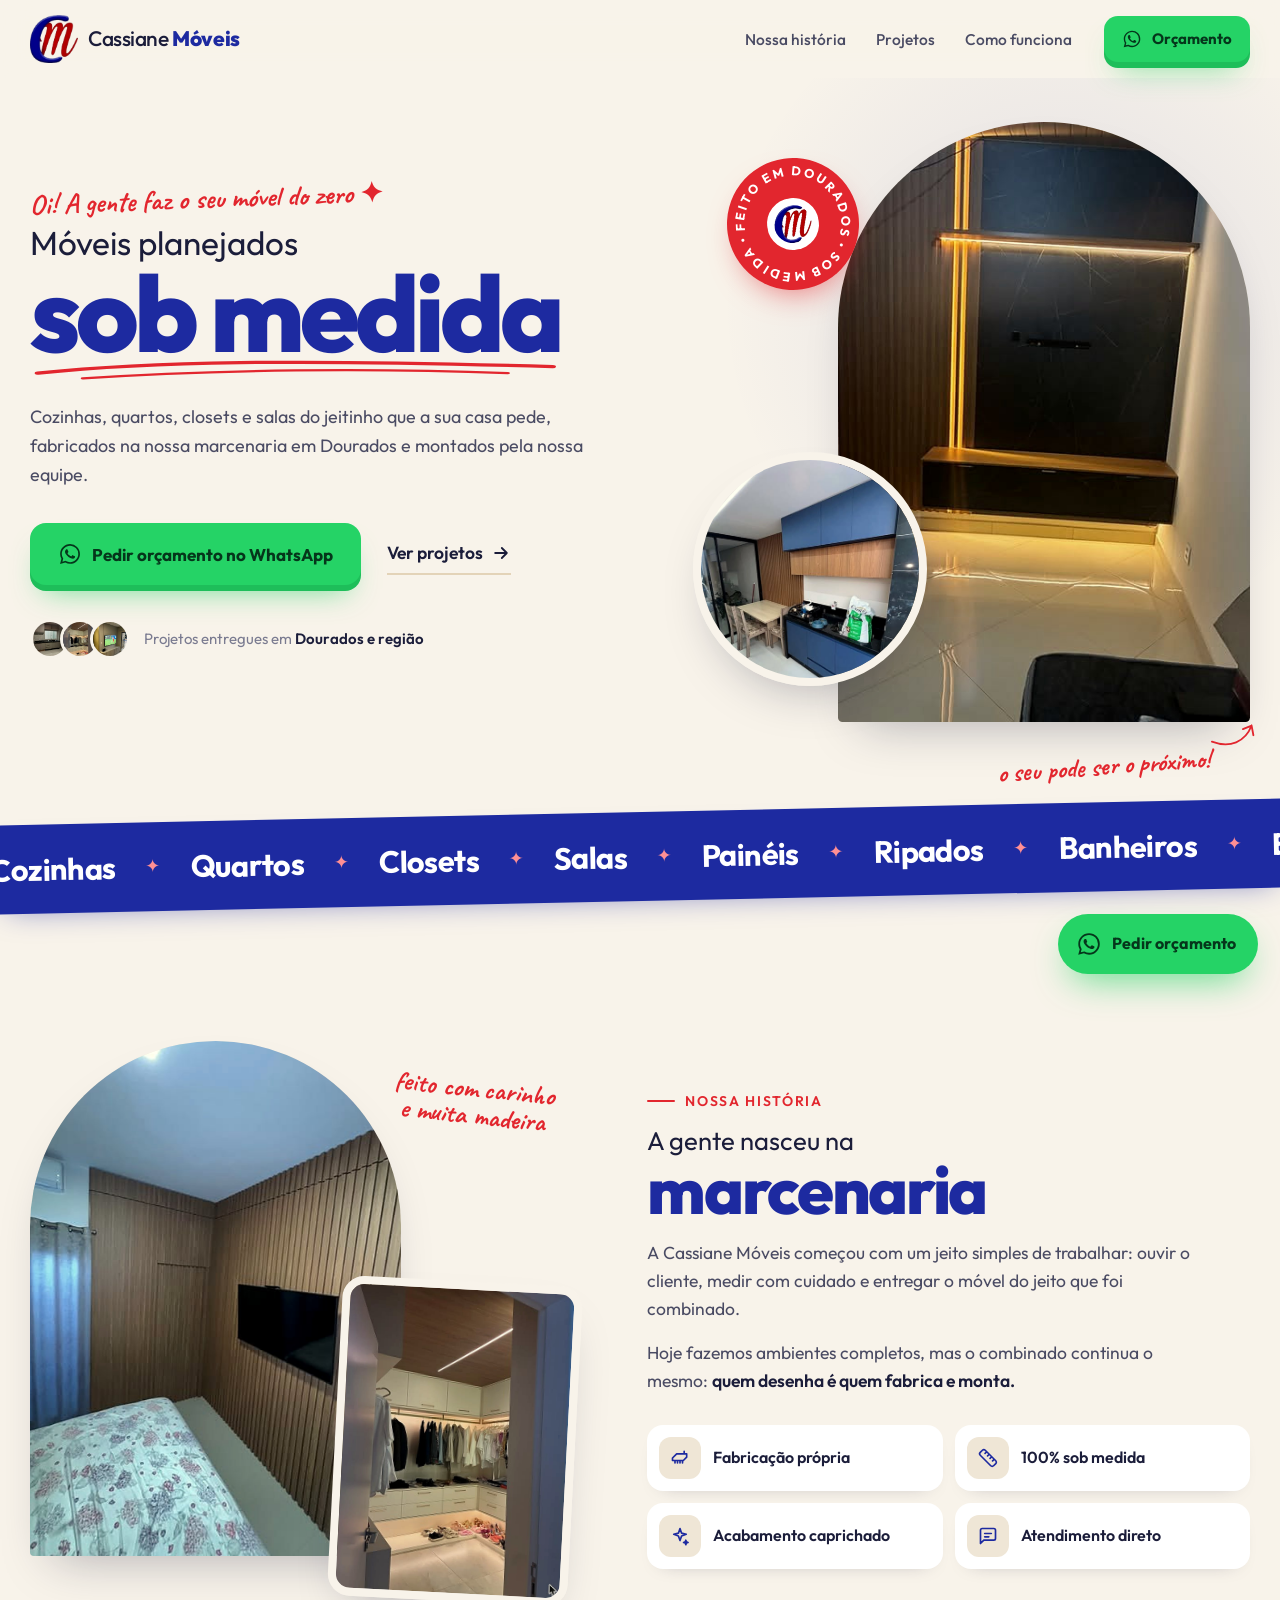
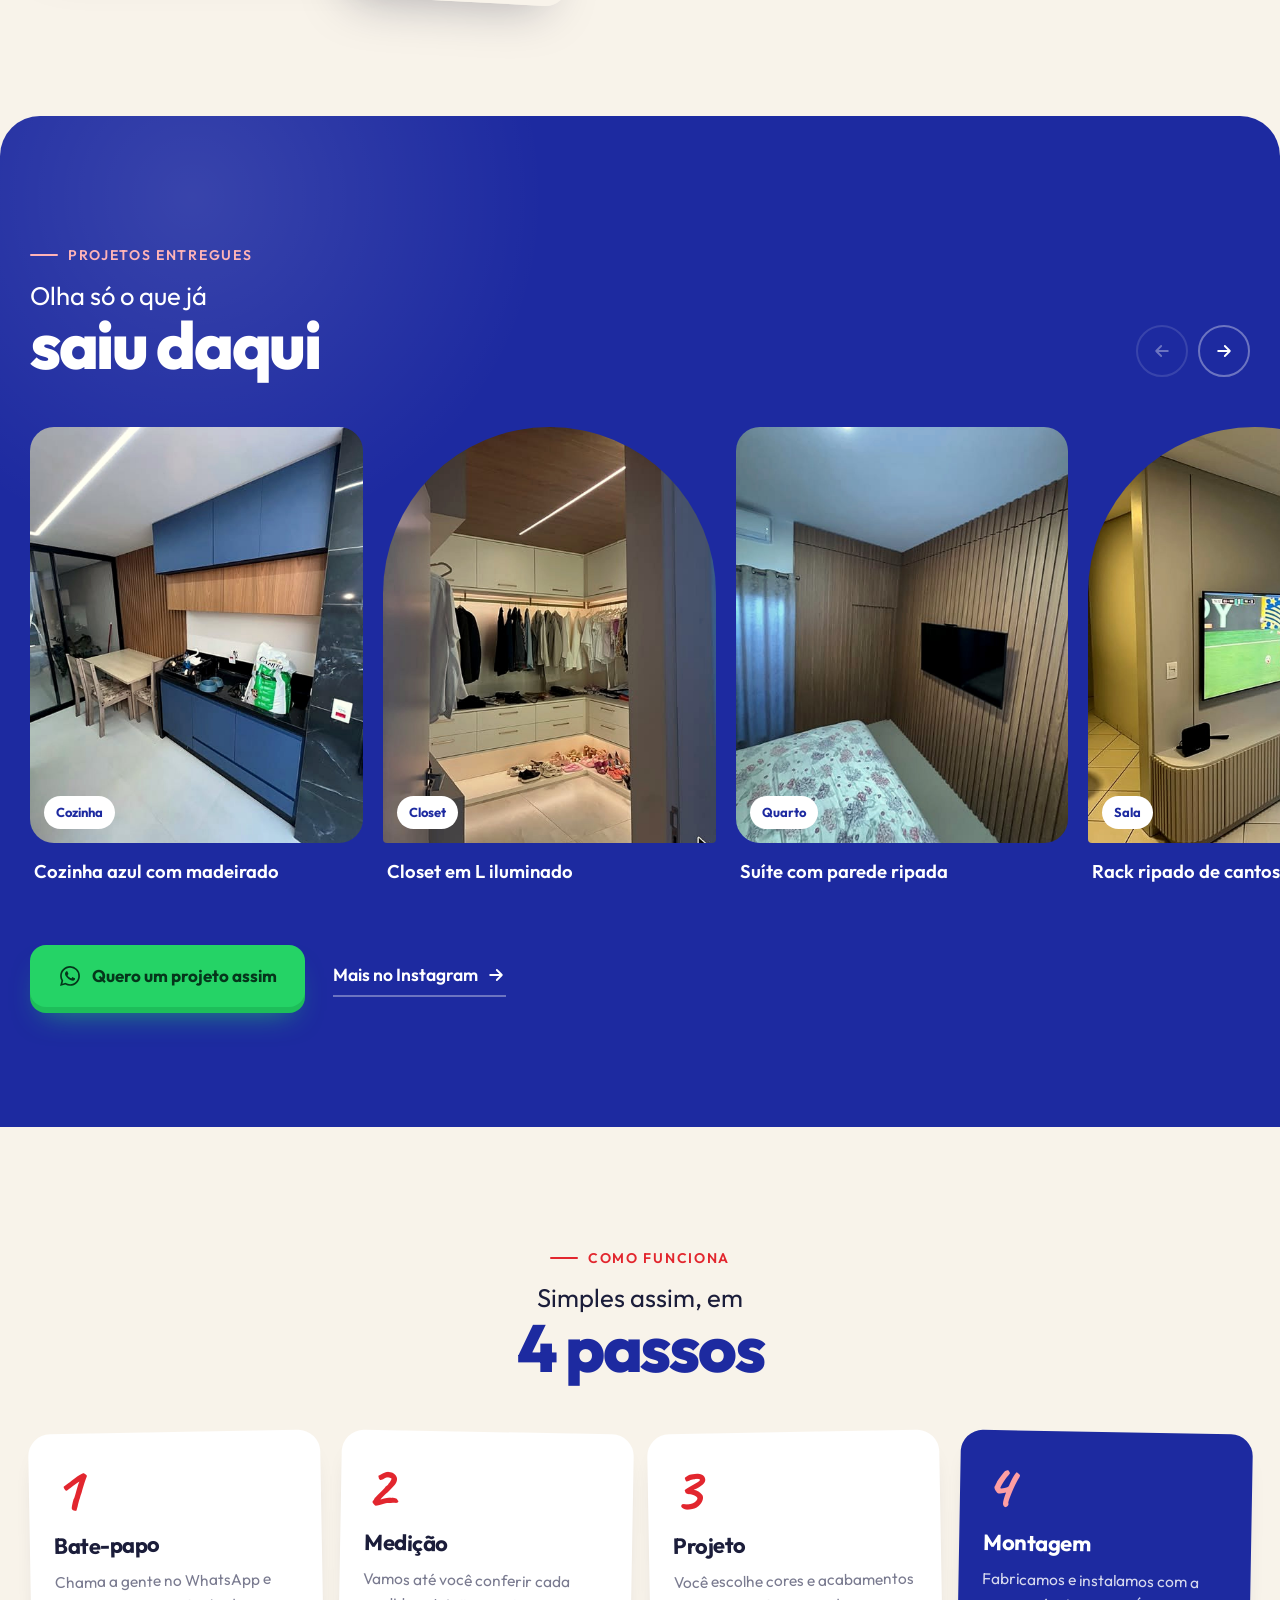
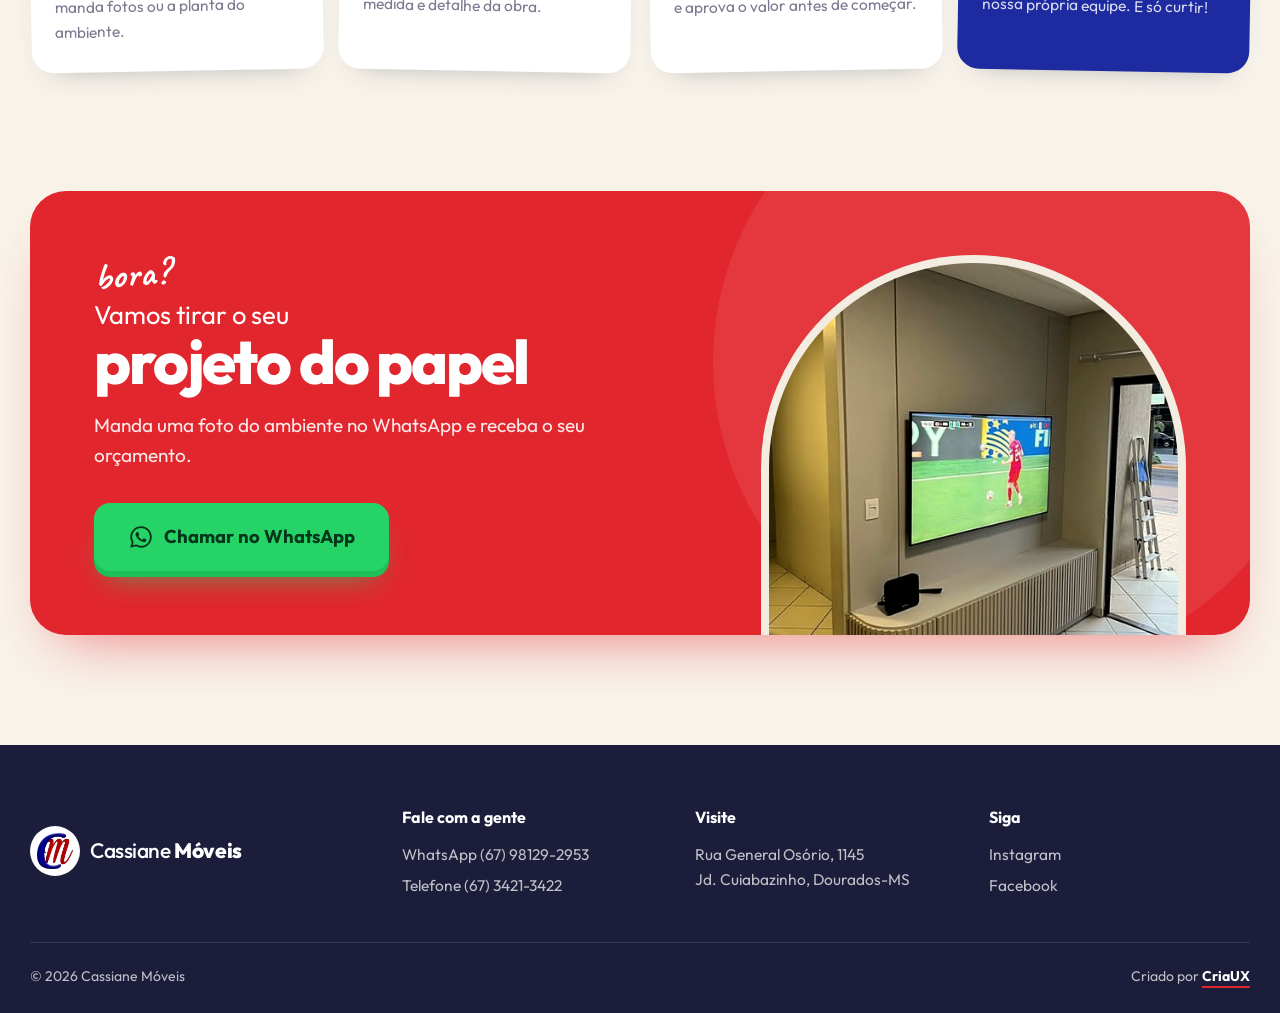
==== commit fa55f538: "Versão despojada e comercial: creme, arcos, traço à mão e selo" ====
--- a/index.html
+++ b/index.html
@@ -1,221 +1,233 @@
-<!doctype html>
-<html lang="pt-BR">
-<head>
-<meta charset="utf-8">
-<meta name="viewport" content="width=device-width, initial-scale=1">
-<title>Cassiane Móveis · Móveis Planejados sob Medida em Dourados-MS</title>
-<meta name="description" content="Do projeto ao móvel: cozinhas, dormitórios, closets e salas planejados sob medida, com fabricação própria em Dourados-MS. Peça seu orçamento pelo WhatsApp.">
-<meta name="theme-color" content="#1d2aa0">
-<meta property="og:title" content="Cassiane Móveis · Do projeto ao móvel">
-<meta property="og:description" content="Móveis planejados sob medida com fabricação própria em Dourados-MS.">
-<meta property="og:image" content="img/painel-led.jpg">
-<meta property="og:type" content="website">
-<link rel="icon" href="img/logo-cm.png" type="image/png">
-<link rel="preconnect" href="https://fonts.googleapis.com">
-<link rel="preconnect" href="https://fonts.gstatic.com" crossorigin>
-<link href="https://fonts.googleapis.com/css2?family=Outfit:wght@300;400;500;600;700;800&family=JetBrains+Mono:wght@500&display=swap" rel="stylesheet">
-<link rel="stylesheet" href="styles.css">
-<script type="application/ld+json">
-{"@context":"https://schema.org","@type":"FurnitureStore","name":"Cassiane Móveis","description":"Móveis planejados sob medida em Dourados-MS.","telephone":"+55-67-98129-2953","email":"cassianemoveis@hotmail.com.br","address":{"@type":"PostalAddress","streetAddress":"Rua General Osório, 1145 - Jardim Cuiabazinho","addressLocality":"Dourados","addressRegion":"MS","addressCountry":"BR"},"sameAs":["https://www.instagram.com/cm_cassiane_moveis/","https://www.facebook.com/cassianemoveis"]}
-</script>
-</head>
-<body>
-<a class="skip" href="#conteudo">Pular para o conteúdo</a>
-
-<!-- HEADER -->
-<header class="hdr" id="topo">
-  <div class="wrap hdr__in">
-    <a href="#topo" class="logo" aria-label="Cassiane Móveis, início">
-      <span class="logo__chip"><img src="img/logo-cm.png" alt="" width="558" height="552"></span>
-      <span class="logo__txt">Cassiane Móveis<small>Planejados sob medida</small></span>
-    </a>
-    <nav class="hdr__nav" aria-label="Navegação principal">
-      <a href="#historia"><span class="mono">01</span>História</a>
-      <a href="#projetos"><span class="mono">02</span>Projetos</a>
-      <a href="#processo"><span class="mono">03</span>Processo</a>
-    </nav>
-    <a class="btn btn--wa btn--sm" data-wa="header" href="#" target="_blank" rel="noopener">
-      <span class="btn__ico"><svg class="i" aria-hidden="true"><use href="#i-wa"/></svg></span><span class="btn__txt">Orçamento</span>
-    </a>
-  </div>
-</header>
-
-<main id="conteudo">
-
-<!-- HERO -->
-<section class="hero">
-  <div class="hero__plan" aria-hidden="true"></div>
-  <div class="wrap hero__grid">
-    <div class="hero__copy">
-      <p class="tag"><span class="mono">PRJ · 001</span> Marcenaria em Dourados-MS</p>
-      <h1 class="hero__title">
-        <span class="hero__lead">Móveis planejados</span>
-        <span class="hero__key">sob<br>medida<span class="dot">.</span></span>
-      </h1>
-      <p class="hero__sub">Cozinhas, dormitórios, closets e salas desenhados para o seu espaço e fabricados na nossa marcenaria. <b>Do projeto ao móvel montado.</b></p>
-      <div class="hero__actions">
-        <a class="btn btn--wa btn--lg" data-wa="hero" href="#" target="_blank" rel="noopener">
-          <span class="btn__ico"><svg class="i" aria-hidden="true"><use href="#i-wa"/></svg></span><span class="btn__txt">Pedir orçamento no WhatsApp</span>
-        </a>
-        <a class="link" href="#projetos">Ver projetos <svg class="i" aria-hidden="true"><use href="#i-arrow"/></svg></a>
-      </div>
-    </div>
-
-    <figure class="hero__photo">
-      <img src="img/painel-led.jpg" alt="Painel de TV planejado com ripado amadeirado e LED, feito pela Cassiane Móveis" width="960" height="1280" fetchpriority="high">
-      <!-- cotas de projeto sobre a foto -->
-      <svg class="dims" viewBox="0 0 100 130" preserveAspectRatio="none" aria-hidden="true">
-        <g class="dim dim--h">
-          <line x1="8" y1="7" x2="92" y2="7"/>
-          <line x1="8" y1="4.5" x2="8" y2="9.5"/><line x1="92" y1="4.5" x2="92" y2="9.5"/>
-        </g>
-        <g class="dim dim--v">
-          <line x1="95" y1="14" x2="95" y2="96"/>
-          <line x1="92.5" y1="14" x2="97.5" y2="14"/><line x1="92.5" y1="96" x2="97.5" y2="96"/>
-        </g>
-      </svg>
-      <span class="dim-label dim-label--h">LARGURA SOB MEDIDA</span>
-      <span class="dim-label dim-label--v">ATÉ O TETO</span>
-      <figcaption class="hero__cap"><span class="mono">REF. 01</span>Painel ripado com LED</figcaption>
-    </figure>
-  </div>
-</section>
-
-<!-- RÉGUA -->
-<div class="tape" aria-hidden="true"><div class="tape__track"></div></div>
-
-<!-- HISTÓRIA -->
-<section class="story" id="historia">
-  <div class="wrap story__grid">
-    <div class="story__copy">
-      <p class="tag tag--dark"><span class="mono">01</span> Nossa história</p>
-      <h2 class="title"><span class="title__lead">Nascemos na</span><span class="title__key">marcenaria.</span></h2>
-      <p>A Cassiane Móveis começou com o jeito mais simples de trabalhar: ouvir o cliente, medir com cuidado e entregar o móvel exatamente como foi combinado.</p>
-      <p>Hoje projetamos ambientes completos, mas a regra continua a mesma: <b>quem desenha é quem fabrica e monta.</b></p>
-    </div>
-    <div class="story__media">
-      <figure class="story__a"><img src="img/suite-ripada.jpg" alt="Suíte com parede ripada" loading="lazy" width="960" height="1280"></figure>
-      <figure class="story__b"><img src="img/closet.jpg" alt="Closet planejado com LED" loading="lazy" width="960" height="1280"></figure>
-    </div>
-    <ul class="specs">
-      <li><span class="mono">A</span><b>Fabricação própria</b><small>Produzido na nossa marcenaria</small></li>
-      <li><span class="mono">B</span><b>100% sob medida</b><small>Nenhum módulo pronto</small></li>
-      <li><span class="mono">C</span><b>Acabamento premium</b><small>Ripados, LED, portas camufladas</small></li>
-      <li><span class="mono">D</span><b>Atendimento direto</b><small>Você fala com quem faz</small></li>
-    </ul>
-  </div>
-</section>
-
-<!-- PROJETOS -->
-<section class="work" id="projetos">
-  <div class="wrap work__head">
-    <div>
-      <p class="tag tag--light"><span class="mono">02</span> Projetos entregues</p>
-      <h2 class="title title--light"><span class="title__lead">Do papel para</span><span class="title__key">a sua casa.</span></h2>
-    </div>
-    <div class="work__ctrl">
-      <span class="mono work__count"><b id="wCur">01</b> / <span id="wTot">10</span></span>
-      <button class="sq" id="wPrev" aria-label="Projeto anterior"><svg class="i" aria-hidden="true"><use href="#i-arrow"/></svg></button>
-      <button class="sq" id="wNext" aria-label="Próximo projeto"><svg class="i" aria-hidden="true"><use href="#i-arrow"/></svg></button>
-    </div>
-  </div>
-
-  <div class="rail" id="rail" tabindex="0" aria-label="Galeria de projetos, role para os lados">
-    <button class="p" data-title="Cozinha azul com madeirado" data-tag="Cozinha"><span class="p__img"><img src="img/cozinha-azul.jpg" alt="Cozinha azul com aéreos amadeirados" loading="eager" width="960" height="1280"></span><span class="p__cap"><span class="mono">REF. 01 · COZINHA</span>Cozinha azul com madeirado</span></button>
-    <button class="p" data-title="Closet em L iluminado" data-tag="Closet"><span class="p__img"><img src="img/closet.jpg" alt="Closet em L com LED" loading="eager" width="960" height="1280"></span><span class="p__cap"><span class="mono">REF. 02 · CLOSET</span>Closet em L iluminado</span></button>
-    <button class="p" data-title="Suíte com parede ripada" data-tag="Quarto"><span class="p__img"><img src="img/suite-ripada.jpg" alt="Suíte com parede ripada" loading="eager" width="960" height="1280"></span><span class="p__cap"><span class="mono">REF. 03 · QUARTO</span>Suíte com parede ripada</span></button>
-    <button class="p" data-title="Rack ripado de cantos curvos" data-tag="Sala"><span class="p__img"><img src="img/home-theater.jpg" alt="Rack ripado de cantos curvos" loading="lazy" width="960" height="1280"></span><span class="p__cap"><span class="mono">REF. 04 · SALA</span>Rack ripado de cantos curvos</span></button>
-    <button class="p" data-title="Cozinha fendi até o teto" data-tag="Cozinha"><span class="p__img"><img src="img/cozinha-cinza.jpg" alt="Cozinha fendi" loading="lazy" width="960" height="1280"></span><span class="p__cap"><span class="mono">REF. 05 · COZINHA</span>Cozinha fendi até o teto</span></button>
-    <button class="p" data-title="Quarto ripado com porta oculta" data-tag="Quarto"><span class="p__img"><img src="img/dormitorio-ripado.jpg" alt="Quarto ripado com porta oculta" loading="lazy" width="960" height="1280"></span><span class="p__cap"><span class="mono">REF. 06 · QUARTO</span>Quarto ripado com porta oculta</span></button>
-    <button class="p" data-title="Painel ripado com LED" data-tag="Sala"><span class="p__img"><img src="img/painel-led.jpg" alt="Painel ripado com LED" loading="lazy" width="960" height="1280"></span><span class="p__cap"><span class="mono">REF. 07 · SALA</span>Painel ripado com LED</span></button>
-    <button class="p" data-title="Cristaleira em vidro" data-tag="Área social"><span class="p__img"><img src="img/cristaleira.jpg" alt="Cristaleira em vidro" loading="lazy" width="960" height="1280"></span><span class="p__cap"><span class="mono">REF. 08 · ÁREA SOCIAL</span>Cristaleira em vidro</span></button>
-    <button class="p" data-title="Cozinha verde sálvia" data-tag="Cozinha"><span class="p__img"><img src="img/cozinha-verde.jpg" alt="Cozinha verde sálvia" loading="lazy" width="960" height="1280"></span><span class="p__cap"><span class="mono">REF. 09 · COZINHA</span>Cozinha verde sálvia</span></button>
-    <button class="p" data-title="Guarda-roupa de correr" data-tag="Quarto"><span class="p__img"><img src="img/dormitorio-guarda-roupa.jpg" alt="Guarda-roupa de correr" loading="lazy" width="960" height="1280"></span><span class="p__cap"><span class="mono">REF. 10 · QUARTO</span>Guarda-roupa de correr</span></button>
-  </div>
-
-  <div class="wrap work__foot">
-    <a class="btn btn--wa btn--lg" data-wa="projetos" href="#" target="_blank" rel="noopener"><span class="btn__ico"><svg class="i" aria-hidden="true"><use href="#i-wa"/></svg></span><span class="btn__txt">Quero um projeto assim</span></a>
-    <a class="link link--light" href="https://www.instagram.com/cm_cassiane_moveis/" target="_blank" rel="noopener">Mais no Instagram <svg class="i" aria-hidden="true"><use href="#i-arrow"/></svg></a>
-  </div>
-</section>
-
-<!-- PROCESSO -->
-<section class="process" id="processo">
-  <div class="wrap">
-    <div class="process__head">
-      <p class="tag tag--dark"><span class="mono">03</span> Processo</p>
-      <h2 class="title"><span class="title__lead">Quatro passos até o</span><span class="title__key">móvel montado.</span></h2>
-    </div>
-    <ol class="steps">
-      <li><span class="steps__n mono">01</span><h3>Conversa</h3><p>Fale no WhatsApp e mande fotos ou a planta do ambiente.</p></li>
-      <li><span class="steps__n mono">02</span><h3>Medição</h3><p>Vamos até você conferir cada medida e detalhe da obra.</p></li>
-      <li><span class="steps__n mono">03</span><h3>Projeto</h3><p>Você aprova cores, acabamentos e valor antes de começar.</p></li>
-      <li class="steps__last"><span class="steps__n mono">04</span><h3>Montagem</h3><p>Fabricamos e instalamos com a nossa própria equipe.</p></li>
-    </ol>
-  </div>
-</section>
-
-<!-- CTA -->
-<section class="cta" id="contato">
-  <div class="cta__plan" aria-hidden="true"></div>
-  <div class="wrap cta__grid">
-    <div class="cta__copy">
-      <h2 class="title title--light"><span class="title__lead">Vamos tirar o seu</span><span class="title__key">projeto do papel?</span></h2>
-      <p>Mande uma foto do ambiente no WhatsApp e receba o seu orçamento.</p>
-      <a class="btn btn--wa btn--xl" data-wa="final" href="#" target="_blank" rel="noopener"><span class="btn__ico"><svg class="i" aria-hidden="true"><use href="#i-wa"/></svg></span><span class="btn__txt">Falar no WhatsApp</span></a>
-    </div>
-    <figure class="cta__photo"><img src="img/home-theater.jpg" alt="Painel de TV com rack ripado" loading="lazy" width="960" height="1280"></figure>
-  </div>
-</section>
-</main>
-
-<footer class="ftr">
-  <div class="wrap ftr__grid">
-    <a href="#topo" class="logo logo--ftr" aria-label="Voltar ao topo">
-      <span class="logo__chip"><img src="img/logo-cm.png" alt="" width="558" height="552"></span>
-      <span class="logo__txt">Cassiane Móveis<small>Planejados sob medida</small></span>
-    </a>
-    <div class="ftr__col">
-      <span class="mono ftr__k">WhatsApp</span><a data-wa="ftr" href="#" target="_blank" rel="noopener">(67) 98129-2953</a>
-      <span class="mono ftr__k">Telefone</span><a href="tel:+556734213422">(67) 3421-3422</a>
-    </div>
-    <div class="ftr__col">
-      <span class="mono ftr__k">Endereço</span><a href="https://www.google.com/maps/search/?api=1&amp;query=Rua+General+Os%C3%B3rio+1145+Dourados+MS" target="_blank" rel="noopener">Rua General Osório, 1145<br>Jd. Cuiabazinho · Dourados-MS</a>
-    </div>
-    <div class="ftr__col">
-      <span class="mono ftr__k">Redes</span>
-      <a href="https://www.instagram.com/cm_cassiane_moveis/" target="_blank" rel="noopener">Instagram</a>
-      <a href="https://www.facebook.com/cassianemoveis" target="_blank" rel="noopener">Facebook</a>
-    </div>
-  </div>
-  <div class="wrap ftr__bottom">
-    <span>© <span id="ano">2026</span> Cassiane Móveis</span>
-    <span class="credit">Criado por <a href="https://criaux.com.br/" target="_blank" rel="noopener">CriaUX</a></span>
-  </div>
-</footer>
-
-<a class="fab" data-wa="flutuante" href="#" target="_blank" rel="noopener" aria-label="Pedir orçamento no WhatsApp">
-  <svg class="i" aria-hidden="true"><use href="#i-wa"/></svg><span class="fab__txt">Orçamento</span>
-</a>
-
-<dialog class="lb" id="lb" aria-label="Projeto ampliado">
-  <button class="sq lb__x" data-close aria-label="Fechar"><svg class="i" aria-hidden="true"><use href="#i-x"/></svg></button>
-  <button class="sq lb__prev" data-prev aria-label="Anterior"><svg class="i" aria-hidden="true"><use href="#i-arrow"/></svg></button>
-  <figure class="lb__fig">
-    <img id="lbImg" src="" alt="">
-    <figcaption><span><span class="mono" id="lbTag"></span><b id="lbCap"></b></span>
-      <a class="btn btn--wa btn--md" id="lbWa" href="#" target="_blank" rel="noopener"><span class="btn__ico"><svg class="i" aria-hidden="true"><use href="#i-wa"/></svg></span><span class="btn__txt">Quero um assim</span></a>
-    </figcaption>
-  </figure>
-  <button class="sq lb__next" data-next aria-label="Próximo"><svg class="i" aria-hidden="true"><use href="#i-arrow"/></svg></button>
-</dialog>
-
-<svg width="0" height="0" style="position:absolute" aria-hidden="true">
-  <symbol id="i-wa" viewBox="0 0 24 24"><path fill="currentColor" d="M19.05 4.91A9.82 9.82 0 0 0 12.04 2C6.58 2 2.13 6.45 2.13 11.91c0 1.75.46 3.45 1.32 4.95L2.05 22l5.25-1.38a9.9 9.9 0 0 0 4.74 1.21c5.46 0 9.91-4.45 9.91-9.91 0-2.65-1.03-5.14-2.9-7.01Zm-7.01 15.24c-1.48 0-2.93-.4-4.2-1.15l-.3-.18-3.12.82.83-3.04-.2-.31a8.26 8.26 0 0 1-1.26-4.38c0-4.54 3.7-8.24 8.24-8.24 2.2 0 4.27.86 5.82 2.42a8.18 8.18 0 0 1 2.41 5.83c.01 4.54-3.68 8.23-8.22 8.23Zm4.52-6.16c-.25-.12-1.47-.72-1.69-.81-.23-.08-.39-.12-.56.12-.17.25-.64.81-.78.97-.14.17-.29.19-.54.06-.25-.12-1.05-.39-1.99-1.23-.74-.66-1.23-1.47-1.38-1.72-.14-.25-.02-.38.11-.51.11-.11.25-.29.37-.43s.17-.25.25-.41c.08-.17.04-.31-.02-.43s-.56-1.34-.76-1.84c-.2-.48-.41-.42-.56-.43h-.48c-.17 0-.43.06-.66.31-.22.25-.86.85-.86 2.07s.89 2.4 1.01 2.56c.12.17 1.75 2.67 4.23 3.74.59.26 1.05.41 1.41.52.59.19 1.13.16 1.56.1.48-.07 1.47-.6 1.67-1.18.21-.58.21-1.07.14-1.18s-.22-.16-.47-.28Z"/></symbol>
-  <symbol id="i-arrow" viewBox="0 0 24 24"><path fill="none" stroke="currentColor" stroke-width="2" stroke-linecap="square" d="M4 12h15M13 6l6 6-6 6"/></symbol>
-  <symbol id="i-x" viewBox="0 0 24 24"><path fill="none" stroke="currentColor" stroke-width="2" stroke-linecap="square" d="M6 6l12 12M18 6 6 18"/></symbol>
-</svg>
-
-<script src="main.js" defer></script>
-</body>
-</html>
+<!doctype html>
+<html lang="pt-BR">
+<head>
+<meta charset="utf-8">
+<meta name="viewport" content="width=device-width, initial-scale=1">
+<title>Cassiane Móveis · Móveis Planejados sob Medida em Dourados-MS</title>
+<meta name="description" content="Cozinhas, dormitórios, closets e salas planejados sob medida, com fabricação própria em Dourados-MS. Peça seu orçamento pelo WhatsApp.">
+<meta name="theme-color" content="#1d2aa0">
+<meta property="og:title" content="Cassiane Móveis · Móveis planejados sob medida">
+<meta property="og:description" content="Móveis planejados sob medida com fabricação própria em Dourados-MS.">
+<meta property="og:image" content="img/painel-led.jpg">
+<meta property="og:type" content="website">
+<link rel="icon" href="img/logo-cm.png" type="image/png">
+<link rel="preconnect" href="https://fonts.googleapis.com">
+<link rel="preconnect" href="https://fonts.gstatic.com" crossorigin>
+<link href="https://fonts.googleapis.com/css2?family=Outfit:wght@300;400;500;600;700;800&family=Caveat:wght@600;700&display=swap" rel="stylesheet">
+<link rel="stylesheet" href="styles.css">
+<script type="application/ld+json">
+{"@context":"https://schema.org","@type":"FurnitureStore","name":"Cassiane Móveis","description":"Móveis planejados sob medida em Dourados-MS.","telephone":"+55-67-98129-2953","email":"cassianemoveis@hotmail.com.br","address":{"@type":"PostalAddress","streetAddress":"Rua General Osório, 1145 - Jardim Cuiabazinho","addressLocality":"Dourados","addressRegion":"MS","addressCountry":"BR"},"sameAs":["https://www.instagram.com/cm_cassiane_moveis/","https://www.facebook.com/cassianemoveis"]}
+</script>
+</head>
+<body>
+<a class="skip" href="#conteudo">Pular para o conteúdo</a>
+
+<header class="hdr" id="topo">
+  <div class="wrap hdr__in">
+    <a href="#topo" class="logo" aria-label="Cassiane Móveis, início">
+      <img src="img/logo-cm.png" alt="" width="558" height="552" class="logo__img">
+      <span class="logo__txt">Cassiane <b>Móveis</b></span>
+    </a>
+    <nav class="hdr__nav" aria-label="Navegação principal">
+      <a href="#historia">Nossa história</a>
+      <a href="#projetos">Projetos</a>
+      <a href="#como-funciona">Como funciona</a>
+    </nav>
+    <a class="btn btn--wa btn--sm" data-wa="header" href="#" target="_blank" rel="noopener">
+      <svg class="i" aria-hidden="true"><use href="#i-wa"/></svg><span class="btn__txt">Orçamento</span>
+    </a>
+  </div>
+</header>
+
+<main id="conteudo">
+
+<!-- HERO -->
+<section class="hero">
+  <div class="wrap hero__grid">
+    <div class="hero__copy">
+      <p class="hand hero__hi">Oi! A gente faz o seu móvel do zero ✦</p>
+      <h1 class="hero__title">
+        <span class="hero__lead">Móveis planejados</span>
+        <span class="hero__key">sob medida
+          <svg class="swoosh" viewBox="0 0 400 40" preserveAspectRatio="none" aria-hidden="true"><path d="M6 28 C 90 10, 200 6, 394 18"/><path d="M40 36 C 140 22, 260 20, 360 28"/></svg>
+        </span>
+      </h1>
+      <p class="hero__sub">Cozinhas, quartos, closets e salas do jeitinho que a sua casa pede, fabricados na nossa marcenaria em Dourados e montados pela nossa equipe.</p>
+      <div class="hero__actions">
+        <a class="btn btn--wa btn--lg" data-wa="hero" href="#" target="_blank" rel="noopener">
+          <svg class="i" aria-hidden="true"><use href="#i-wa"/></svg><span class="btn__txt">Pedir orçamento no WhatsApp</span>
+        </a>
+        <a class="link" href="#projetos">Ver projetos <svg class="i" aria-hidden="true"><use href="#i-arrow"/></svg></a>
+      </div>
+      <div class="hero__proof">
+        <span class="faces" aria-hidden="true"><img src="img/cozinha-cinza.jpg" alt=""><img src="img/closet.jpg" alt=""><img src="img/home-theater.jpg" alt=""></span>
+        <span>Projetos entregues em <b>Dourados e região</b></span>
+      </div>
+    </div>
+
+    <div class="hero__media">
+      <figure class="arch hero__main"><img src="img/painel-led.jpg" alt="Painel de TV planejado com ripado e LED" width="960" height="1280" fetchpriority="high"></figure>
+      <figure class="hero__round"><img src="img/cozinha-azul.jpg" alt="Cozinha planejada azul" width="960" height="1280"></figure>
+      <div class="sticker" aria-hidden="true">
+        <svg viewBox="0 0 120 120"><defs><path id="circ" d="M60,60 m-44,0 a44,44 0 1,1 88,0 a44,44 0 1,1 -88,0"/></defs>
+          <text><textPath href="#circ">FEITO EM DOURADOS • SOB MEDIDA • </textPath></text></svg>
+        <img src="img/logo-cm.png" alt="">
+      </div>
+      <p class="hand hero__note">o seu pode ser o próximo!
+        <svg viewBox="0 0 60 50" aria-hidden="true"><path d="M4 6 C 30 4, 48 18, 50 42 M50 42 L40 34 M50 42 L56 30"/></svg>
+      </p>
+    </div>
+  </div>
+</section>
+
+<!-- FAIXA -->
+<div class="band" aria-hidden="true">
+  <div class="band__track">
+    <span>Cozinhas</span><i>✦</i><span>Quartos</span><i>✦</i><span>Closets</span><i>✦</i><span>Salas</span><i>✦</i><span>Painéis</span><i>✦</i><span>Ripados</span><i>✦</i><span>Banheiros</span><i>✦</i><span>Escritórios</span><i>✦</i>
+    <span>Cozinhas</span><i>✦</i><span>Quartos</span><i>✦</i><span>Closets</span><i>✦</i><span>Salas</span><i>✦</i><span>Painéis</span><i>✦</i><span>Ripados</span><i>✦</i><span>Banheiros</span><i>✦</i><span>Escritórios</span><i>✦</i>
+  </div>
+</div>
+
+<!-- HISTÓRIA -->
+<section class="story" id="historia">
+  <div class="wrap story__grid">
+    <div class="story__media">
+      <figure class="arch story__a"><img src="img/suite-ripada.jpg" alt="Suíte com parede ripada" loading="lazy" width="960" height="1280"></figure>
+      <figure class="story__b"><img src="img/closet.jpg" alt="Closet planejado com LED" loading="lazy" width="960" height="1280"></figure>
+      <p class="hand story__note">feito com carinho<br>e muita madeira</p>
+    </div>
+    <div class="story__copy">
+      <p class="kicker">Nossa história</p>
+      <h2 class="title"><span class="title__lead">A gente nasceu na</span><span class="title__key">marcenaria</span></h2>
+      <p>A Cassiane Móveis começou com um jeito simples de trabalhar: ouvir o cliente, medir com cuidado e entregar o móvel do jeito que foi combinado.</p>
+      <p>Hoje fazemos ambientes completos, mas o combinado continua o mesmo: <b>quem desenha é quem fabrica e monta.</b></p>
+      <ul class="perks">
+        <li><span class="perks__ico"><svg class="i" aria-hidden="true"><use href="#i-saw"/></svg></span>Fabricação própria</li>
+        <li><span class="perks__ico"><svg class="i" aria-hidden="true"><use href="#i-ruler"/></svg></span>100% sob medida</li>
+        <li><span class="perks__ico"><svg class="i" aria-hidden="true"><use href="#i-spark"/></svg></span>Acabamento caprichado</li>
+        <li><span class="perks__ico"><svg class="i" aria-hidden="true"><use href="#i-chat"/></svg></span>Atendimento direto</li>
+      </ul>
+    </div>
+  </div>
+</section>
+
+<!-- PROJETOS -->
+<section class="work" id="projetos">
+  <div class="wrap work__head">
+    <div>
+      <p class="kicker kicker--light">Projetos entregues</p>
+      <h2 class="title title--light"><span class="title__lead">Olha só o que já</span><span class="title__key">saiu daqui</span></h2>
+    </div>
+    <div class="work__ctrl">
+      <button class="circ" id="wPrev" aria-label="Projeto anterior"><svg class="i" aria-hidden="true"><use href="#i-arrow"/></svg></button>
+      <button class="circ" id="wNext" aria-label="Próximo projeto"><svg class="i" aria-hidden="true"><use href="#i-arrow"/></svg></button>
+    </div>
+  </div>
+
+  <div class="rail" id="rail" tabindex="0" aria-label="Galeria de projetos, role para os lados">
+    <button class="p" data-title="Cozinha azul com madeirado" data-tag="Cozinha"><span class="p__img"><img src="img/cozinha-azul.jpg" alt="Cozinha azul com aéreos amadeirados" loading="eager" width="960" height="1280"><span class="p__tag">Cozinha</span></span><span class="p__cap">Cozinha azul com madeirado</span></button>
+    <button class="p" data-title="Closet em L iluminado" data-tag="Closet"><span class="p__img"><img src="img/closet.jpg" alt="Closet em L com LED" loading="eager" width="960" height="1280"><span class="p__tag">Closet</span></span><span class="p__cap">Closet em L iluminado</span></button>
+    <button class="p" data-title="Suíte com parede ripada" data-tag="Quarto"><span class="p__img"><img src="img/suite-ripada.jpg" alt="Suíte com parede ripada" loading="eager" width="960" height="1280"><span class="p__tag">Quarto</span></span><span class="p__cap">Suíte com parede ripada</span></button>
+    <button class="p" data-title="Rack ripado de cantos curvos" data-tag="Sala"><span class="p__img"><img src="img/home-theater.jpg" alt="Rack ripado de cantos curvos" loading="lazy" width="960" height="1280"><span class="p__tag">Sala</span></span><span class="p__cap">Rack ripado de cantos curvos</span></button>
+    <button class="p" data-title="Cozinha fendi até o teto" data-tag="Cozinha"><span class="p__img"><img src="img/cozinha-cinza.jpg" alt="Cozinha fendi" loading="lazy" width="960" height="1280"><span class="p__tag">Cozinha</span></span><span class="p__cap">Cozinha fendi até o teto</span></button>
+    <button class="p" data-title="Quarto ripado com porta oculta" data-tag="Quarto"><span class="p__img"><img src="img/dormitorio-ripado.jpg" alt="Quarto ripado com porta oculta" loading="lazy" width="960" height="1280"><span class="p__tag">Quarto</span></span><span class="p__cap">Quarto ripado com porta oculta</span></button>
+    <button class="p" data-title="Painel ripado com LED" data-tag="Sala"><span class="p__img"><img src="img/painel-led.jpg" alt="Painel ripado com LED" loading="lazy" width="960" height="1280"><span class="p__tag">Sala</span></span><span class="p__cap">Painel ripado com LED</span></button>
+    <button class="p" data-title="Cristaleira em vidro" data-tag="Área social"><span class="p__img"><img src="img/cristaleira.jpg" alt="Cristaleira em vidro" loading="lazy" width="960" height="1280"><span class="p__tag">Área social</span></span><span class="p__cap">Cristaleira em vidro</span></button>
+    <button class="p" data-title="Cozinha verde sálvia" data-tag="Cozinha"><span class="p__img"><img src="img/cozinha-verde.jpg" alt="Cozinha verde sálvia" loading="lazy" width="960" height="1280"><span class="p__tag">Cozinha</span></span><span class="p__cap">Cozinha verde sálvia</span></button>
+    <button class="p" data-title="Guarda-roupa de correr" data-tag="Quarto"><span class="p__img"><img src="img/dormitorio-guarda-roupa.jpg" alt="Guarda-roupa de correr" loading="lazy" width="960" height="1280"><span class="p__tag">Quarto</span></span><span class="p__cap">Guarda-roupa de correr</span></button>
+  </div>
+
+  <div class="wrap work__foot">
+    <a class="btn btn--wa btn--lg" data-wa="projetos" href="#" target="_blank" rel="noopener"><svg class="i" aria-hidden="true"><use href="#i-wa"/></svg><span class="btn__txt">Quero um projeto assim</span></a>
+    <a class="link link--light" href="https://www.instagram.com/cm_cassiane_moveis/" target="_blank" rel="noopener">Mais no Instagram <svg class="i" aria-hidden="true"><use href="#i-arrow"/></svg></a>
+  </div>
+</section>
+
+<!-- COMO FUNCIONA -->
+<section class="steps-sec" id="como-funciona">
+  <div class="wrap">
+    <div class="steps-head">
+      <p class="kicker">Como funciona</p>
+      <h2 class="title"><span class="title__lead">Simples assim, em</span><span class="title__key">4 passos</span></h2>
+    </div>
+    <ol class="steps">
+      <li><span class="steps__n">1</span><h3>Bate-papo</h3><p>Chama a gente no WhatsApp e manda fotos ou a planta do ambiente.</p></li>
+      <li><span class="steps__n">2</span><h3>Medição</h3><p>Vamos até você conferir cada medida e detalhe da obra.</p></li>
+      <li><span class="steps__n">3</span><h3>Projeto</h3><p>Você escolhe cores e acabamentos e aprova o valor antes de começar.</p></li>
+      <li><span class="steps__n">4</span><h3>Montagem</h3><p>Fabricamos e instalamos com a nossa própria equipe. É só curtir!</p></li>
+    </ol>
+  </div>
+</section>
+
+<!-- CTA -->
+<section class="cta" id="contato">
+  <div class="wrap">
+    <div class="cta__box">
+      <div class="cta__copy">
+        <p class="hand cta__hi">bora?</p>
+        <h2 class="title title--light"><span class="title__lead">Vamos tirar o seu</span><span class="title__key">projeto do papel</span></h2>
+        <p>Manda uma foto do ambiente no WhatsApp e receba o seu orçamento.</p>
+        <a class="btn btn--wa btn--xl" data-wa="final" href="#" target="_blank" rel="noopener"><svg class="i" aria-hidden="true"><use href="#i-wa"/></svg><span class="btn__txt">Chamar no WhatsApp</span></a>
+      </div>
+      <figure class="arch cta__photo"><img src="img/home-theater.jpg" alt="Painel de TV com rack ripado" loading="lazy" width="960" height="1280"></figure>
+    </div>
+  </div>
+</section>
+</main>
+
+<footer class="ftr">
+  <div class="wrap ftr__grid">
+    <a href="#topo" class="logo logo--ftr" aria-label="Voltar ao topo">
+      <span class="logo__chip"><img src="img/logo-cm.png" alt="" width="558" height="552"></span>
+      <span class="logo__txt">Cassiane <b>Móveis</b></span>
+    </a>
+    <div class="ftr__col">
+      <h4>Fale com a gente</h4>
+      <a data-wa="ftr" href="#" target="_blank" rel="noopener">WhatsApp (67) 98129-2953</a>
+      <a href="tel:+556734213422">Telefone (67) 3421-3422</a>
+    </div>
+    <div class="ftr__col">
+      <h4>Visite</h4>
+      <a href="https://www.google.com/maps/search/?api=1&amp;query=Rua+General+Os%C3%B3rio+1145+Dourados+MS" target="_blank" rel="noopener">Rua General Osório, 1145<br>Jd. Cuiabazinho, Dourados-MS</a>
+    </div>
+    <div class="ftr__col">
+      <h4>Siga</h4>
+      <a href="https://www.instagram.com/cm_cassiane_moveis/" target="_blank" rel="noopener">Instagram</a>
+      <a href="https://www.facebook.com/cassianemoveis" target="_blank" rel="noopener">Facebook</a>
+    </div>
+  </div>
+  <div class="wrap ftr__bottom">
+    <span>© <span id="ano">2026</span> Cassiane Móveis</span>
+    <span class="credit">Criado por <a href="https://criaux.com.br/" target="_blank" rel="noopener">CriaUX</a></span>
+  </div>
+</footer>
+
+<a class="fab" data-wa="flutuante" href="#" target="_blank" rel="noopener" aria-label="Pedir orçamento no WhatsApp">
+  <svg class="i" aria-hidden="true"><use href="#i-wa"/></svg><span class="fab__txt">Pedir orçamento</span>
+</a>
+
+<dialog class="lb" id="lb" aria-label="Projeto ampliado">
+  <button class="circ lb__x" data-close aria-label="Fechar"><svg class="i" aria-hidden="true"><use href="#i-x"/></svg></button>
+  <button class="circ lb__prev" data-prev aria-label="Anterior"><svg class="i" aria-hidden="true"><use href="#i-arrow"/></svg></button>
+  <figure class="lb__fig">
+    <img id="lbImg" src="" alt="">
+    <figcaption><span><small id="lbTag"></small><b id="lbCap"></b></span>
+      <a class="btn btn--wa btn--md" id="lbWa" href="#" target="_blank" rel="noopener"><svg class="i" aria-hidden="true"><use href="#i-wa"/></svg><span class="btn__txt">Quero um assim</span></a>
+    </figcaption>
+  </figure>
+  <button class="circ lb__next" data-next aria-label="Próximo"><svg class="i" aria-hidden="true"><use href="#i-arrow"/></svg></button>
+</dialog>
+
+<svg width="0" height="0" style="position:absolute" aria-hidden="true">
+  <symbol id="i-wa" viewBox="0 0 24 24"><path fill="currentColor" d="M19.05 4.91A9.82 9.82 0 0 0 12.04 2C6.58 2 2.13 6.45 2.13 11.91c0 1.75.46 3.45 1.32 4.95L2.05 22l5.25-1.38a9.9 9.9 0 0 0 4.74 1.21c5.46 0 9.91-4.45 9.91-9.91 0-2.65-1.03-5.14-2.9-7.01Zm-7.01 15.24c-1.48 0-2.93-.4-4.2-1.15l-.3-.18-3.12.82.83-3.04-.2-.31a8.26 8.26 0 0 1-1.26-4.38c0-4.54 3.7-8.24 8.24-8.24 2.2 0 4.27.86 5.82 2.42a8.18 8.18 0 0 1 2.41 5.83c.01 4.54-3.68 8.23-8.22 8.23Zm4.52-6.16c-.25-.12-1.47-.72-1.69-.81-.23-.08-.39-.12-.56.12-.17.25-.64.81-.78.97-.14.17-.29.19-.54.06-.25-.12-1.05-.39-1.99-1.23-.74-.66-1.23-1.47-1.38-1.72-.14-.25-.02-.38.11-.51.11-.11.25-.29.37-.43s.17-.25.25-.41c.08-.17.04-.31-.02-.43s-.56-1.34-.76-1.84c-.2-.48-.41-.42-.56-.43h-.48c-.17 0-.43.06-.66.31-.22.25-.86.85-.86 2.07s.89 2.4 1.01 2.56c.12.17 1.75 2.67 4.23 3.74.59.26 1.05.41 1.41.52.59.19 1.13.16 1.56.1.48-.07 1.47-.6 1.67-1.18.21-.58.21-1.07.14-1.18s-.22-.16-.47-.28Z"/></symbol>
+  <symbol id="i-arrow" viewBox="0 0 24 24"><path fill="none" stroke="currentColor" stroke-width="2.2" stroke-linecap="round" stroke-linejoin="round" d="M5 12h14M13 6l6 6-6 6"/></symbol>
+  <symbol id="i-x" viewBox="0 0 24 24"><path fill="none" stroke="currentColor" stroke-width="2.2" stroke-linecap="round" d="M6 6l12 12M18 6 6 18"/></symbol>
+  <symbol id="i-saw" viewBox="0 0 24 24"><path fill="none" stroke="currentColor" stroke-width="2" stroke-linecap="round" stroke-linejoin="round" d="M3 15h13l4-4V7H8L3 12Zm3 0v3m3-3v3m3-3v3m3-3v3M17 7V4"/></symbol>
+  <symbol id="i-ruler" viewBox="0 0 24 24"><path fill="none" stroke="currentColor" stroke-width="2" stroke-linecap="round" stroke-linejoin="round" d="M21.3 15.3a2.4 2.4 0 0 1 0 3.4l-2.6 2.6a2.4 2.4 0 0 1-3.4 0L2.7 8.7a2.41 2.41 0 0 1 0-3.4l2.6-2.6a2.41 2.41 0 0 1 3.4 0ZM14.5 12.5l2-2M11.5 9.5l2-2M8.5 6.5l2-2M17.5 15.5l2-2"/></symbol>
+  <symbol id="i-spark" viewBox="0 0 24 24"><path fill="none" stroke="currentColor" stroke-width="2" stroke-linecap="round" stroke-linejoin="round" d="m12 3 1.9 5.6L19.5 10l-5.6 1.9L12 17.5l-1.9-5.6L4.5 10l5.6-1.4ZM19 17l.7 2 2 .7-2 .7-.7 2-.7-2-2-.7 2-.7Z"/></symbol>
+  <symbol id="i-chat" viewBox="0 0 24 24"><path fill="none" stroke="currentColor" stroke-width="2" stroke-linecap="round" stroke-linejoin="round" d="M21 15a2 2 0 0 1-2 2H7l-4 4V5a2 2 0 0 1 2-2h14a2 2 0 0 1 2 2zM8 9h8M8 13h5"/></symbol>
+</svg>
+
+<script src="main.js" defer></script>
+</body>
+</html>
--- a/styles.css
+++ b/styles.css
@@ -1,273 +1,262 @@
 /* ==========================================================
-   Cassiane Móveis — "Do projeto ao móvel"
-   Linguagem: planta técnica (blueprint) + trena de marcenaria
+   Cassiane Móveis — linha despojada e comercial
+   creme quente + azul da marca + toque à mão em vermelho
    ========================================================== */
 :root{
-  --blue:#1d2aa0;          /* azul da logo = azul-planta */
-  --blue-d:#151f86;
-  --blue-l:#8fa0ff;
-  --navy:#080b26;
-  --navy-2:#0e1338;
-  --red:#e2262e;           /* vermelho da logo, ajustado p/ fundo escuro */
-  --red-d:#c8171f;
-  --paper:#f3f2ee;
-  --paper-2:#e9e7e0;
-  --ink:#0c0f26;
-  --text:#3d4060;
-  --muted:#6c6f88;
-  --line:rgba(12,15,38,.14);
-  --line-l:rgba(255,255,255,.16);
+  --blue:#1d2aa0;
+  --blue-d:#16208a;
+  --blue-l:#aab6ff;
+  --red:#e2262e;
+  --cream:#f8f3ea;
+  --cream-2:#efe6d6;
+  --sand:#e3d3b8;
+  --wood:#a8794f;
+  --ink:#1b1d3a;
+  --text:#4a4b63;
+  --muted:#7a7b90;
+  --white:#fff;
   --wa:#25d366;
-  --wa-d:#17a84e;
-  --wa-ink:#04331a;
-
+  --wa-d:#1ebe5a;
+  --wa-ink:#05361b;
+  --r:22px;
   --f:"Outfit",system-ui,-apple-system,"Segoe UI",sans-serif;
-  --mono:"JetBrains Mono",ui-monospace,Consolas,monospace;
-  --wrap:1240px;
+  --hand:"Caveat","Segoe Print","Comic Sans MS",cursive;
+  --wrap:1220px;
   --ease:cubic-bezier(.2,.7,.2,1);
-  --grid-l:linear-gradient(rgba(255,255,255,.07) 1px,transparent 1px) 0 0/32px 32px,
-           linear-gradient(90deg,rgba(255,255,255,.07) 1px,transparent 1px) 0 0/32px 32px,
-           linear-gradient(rgba(255,255,255,.1) 1px,transparent 1px) 0 0/160px 160px,
-           linear-gradient(90deg,rgba(255,255,255,.1) 1px,transparent 1px) 0 0/160px 160px;
+  --sh:0 24px 50px -24px rgba(27,29,58,.35);
 }
 
 *,*::before,*::after{box-sizing:border-box}
 html{scroll-behavior:smooth;-webkit-text-size-adjust:100%;scroll-padding-top:80px}
-body{margin:0;background:var(--paper);color:var(--text);font:400 17px/1.6 var(--f);-webkit-font-smoothing:antialiased;overflow-x:hidden}
+body{margin:0;background:var(--cream);color:var(--text);font:400 17.5px/1.6 var(--f);-webkit-font-smoothing:antialiased;overflow-x:hidden}
 img{display:block;max-width:100%;height:auto}
 a{color:inherit;text-decoration:none}
-h1,h2,h3,p,figure{margin:0}
+h1,h2,h3,h4,p,figure{margin:0}
 button{font:inherit;color:inherit}
 b{font-weight:600;color:var(--ink)}
-.wrap{width:min(100% - 48px,var(--wrap));margin-inline:auto}
+.wrap{width:min(100% - 44px,var(--wrap));margin-inline:auto}
 .i{width:20px;height:20px;flex:none}
-.mono{font-family:var(--mono);font-weight:500;letter-spacing:.04em}
-.skip{position:absolute;left:-9999px;top:8px;z-index:200;background:var(--ink);color:#fff;padding:10px 16px}
+.skip{position:absolute;left:-9999px;top:8px;z-index:200;background:var(--ink);color:#fff;padding:10px 16px;border-radius:10px}
 .skip:focus{left:8px}
-:focus-visible{outline:2px solid var(--red);outline-offset:3px}
-
-/* ---------- Tag (rótulo técnico) ---------- */
-.tag{display:inline-flex;align-items:center;gap:12px;font-size:13px;font-weight:500;letter-spacing:.14em;text-transform:uppercase;color:rgba(255,255,255,.8);margin-bottom:22px}
-.tag .mono{padding:5px 8px;border:1px solid currentColor;font-size:11.5px;letter-spacing:.08em}
-.tag--dark{color:var(--blue)}
-.tag--light{color:var(--blue-l)}
-
-/* ---------- Título em dois níveis (lead pequeno + keyword grande) ---------- */
-.title{display:flex;flex-direction:column;gap:4px;color:var(--ink)}
-.title__lead{font-weight:400;font-size:clamp(20px,2vw,26px);letter-spacing:-.01em;line-height:1.1}
-.title__key{font-weight:800;font-size:clamp(40px,5.6vw,76px);letter-spacing:-.04em;line-height:.95;color:var(--blue)}
-.title--light{color:#fff}
-.title--light .title__key{color:#fff}
-
-/* ---------- Botões (retangulares, com bloco de ícone) ---------- */
-.btn{display:inline-flex;align-items:stretch;border-radius:6px;overflow:hidden;font-weight:700;letter-spacing:.01em;white-space:nowrap;cursor:pointer;transition:transform .25s var(--ease),box-shadow .25s var(--ease)}
-.btn__ico{display:grid;place-items:center;flex:none}
-.btn__txt{display:flex;align-items:center;padding:0 22px}
-.btn--wa{background:var(--wa);color:var(--wa-ink);box-shadow:0 14px 30px -14px rgba(37,211,102,.8)}
-.btn--wa .btn__ico{background:var(--wa-d);color:#fff}
-.btn--wa:hover{transform:translateY(-2px);box-shadow:0 18px 36px -12px rgba(37,211,102,.85)}
-.btn--wa:hover .btn__ico .i{animation:wiggle .5s var(--ease)}
-@keyframes wiggle{30%{transform:rotate(-12deg)}60%{transform:rotate(10deg)}}
-.btn--sm{height:44px;font-size:14.5px}.btn--sm .btn__ico{width:44px}.btn--sm .btn__txt{padding:0 16px}
-.btn--md{height:50px;font-size:15.5px}.btn--md .btn__ico{width:50px}
-.btn--lg{height:60px;font-size:16.5px}.btn--lg .btn__ico{width:60px}.btn--lg .i{width:24px;height:24px}
-.btn--xl{height:68px;font-size:18px}.btn--xl .btn__ico{width:68px}.btn--xl .i{width:26px;height:26px}.btn--xl .btn__txt{padding:0 30px}
-
-.link{display:inline-flex;align-items:center;gap:10px;font-weight:600;font-size:16px;color:#fff;padding:8px 0;border-bottom:1px solid rgba(255,255,255,.4);transition:gap .3s var(--ease),border-color .3s}
-.link:hover{gap:16px;border-color:#fff}
-.link--light{color:#fff}
-
-.sq{width:52px;height:52px;display:grid;place-items:center;border:1px solid var(--line-l);background:transparent;color:#fff;border-radius:6px;cursor:pointer;transition:background .2s,border-color .2s}
-.sq:hover{background:#fff;color:var(--navy);border-color:#fff}
-.sq[disabled]{opacity:.3;cursor:default;background:transparent;color:#fff}
-
-/* ---------- Header ---------- */
-.hdr{position:fixed;inset:0 0 auto;z-index:60;color:#fff;transition:background .35s,box-shadow .35s,color .35s}
-.hdr__in{display:flex;align-items:center;gap:36px;height:84px;transition:height .35s}
-.hdr.is-solid{background:rgba(8,11,38,.86);backdrop-filter:blur(14px) saturate(1.4);-webkit-backdrop-filter:blur(14px) saturate(1.4);box-shadow:0 1px 0 var(--line-l)}
-.hdr.is-solid .hdr__in{height:70px}
-.logo{display:flex;align-items:center;gap:12px}
-.logo__chip{width:48px;height:48px;border-radius:8px;background:#fff;display:grid;place-items:center;padding:6px;box-shadow:0 6px 16px -8px rgba(0,0,0,.5)}
-.logo__chip img{width:100%;height:auto}
-.logo__txt{display:flex;flex-direction:column;font-weight:700;font-size:19px;line-height:1;letter-spacing:-.02em}
-.logo__txt small{font-family:var(--mono);font-weight:500;font-size:10px;letter-spacing:.12em;text-transform:uppercase;opacity:.7;margin-top:6px}
+:focus-visible{outline:3px solid var(--red);outline-offset:3px;border-radius:10px}
+.hand{font-family:var(--hand);font-weight:700;color:var(--red);line-height:1}
+
+/* Moldura em arco (assinatura visual) */
+.arch{overflow:hidden;border-radius:999px 999px var(--r) var(--r);background:var(--cream-2)}
+.arch img{width:100%;height:100%;object-fit:cover}
+
+/* Títulos: lead-in leve + palavra-chave forte */
+.kicker{display:inline-flex;align-items:center;gap:10px;font-weight:600;font-size:14px;letter-spacing:.12em;text-transform:uppercase;color:var(--red);margin-bottom:14px}
+.kicker::before{content:"";width:28px;height:2px;border-radius:2px;background:currentColor}
+.kicker--light{color:#ffb4b7}
+.title{display:flex;flex-direction:column;gap:2px;color:var(--ink)}
+.title__lead{font-weight:400;font-size:clamp(20px,2vw,27px);line-height:1.15}
+.title__key{font-weight:800;font-size:clamp(40px,5.2vw,70px);line-height:.98;letter-spacing:-.035em;color:var(--blue)}
+.title--light,.title--light .title__key{color:#fff}
+
+/* Botões */
+.btn{display:inline-flex;align-items:center;justify-content:center;gap:10px;border-radius:16px;font-weight:700;white-space:nowrap;cursor:pointer;transition:transform .25s var(--ease),box-shadow .25s var(--ease),background .2s}
+.btn--wa{background:var(--wa);color:var(--wa-ink);box-shadow:0 6px 0 var(--wa-d),0 18px 30px -14px rgba(37,211,102,.7)}
+.btn--wa:hover{transform:translateY(-2px);box-shadow:0 8px 0 var(--wa-d),0 22px 34px -14px rgba(37,211,102,.75)}
+.btn--wa:active{transform:translateY(4px);box-shadow:0 2px 0 var(--wa-d),0 10px 20px -12px rgba(37,211,102,.6)}
+.btn--sm{height:46px;padding:0 18px;font-size:15px;border-radius:14px}
+.btn--md{height:52px;padding:0 22px;font-size:16px}
+.btn--lg{height:62px;padding:0 28px;font-size:17px}.btn--lg .i{width:24px;height:24px}
+.btn--xl{height:68px;padding:0 34px;font-size:18.5px}.btn--xl .i{width:26px;height:26px}
+.link{display:inline-flex;align-items:center;gap:8px;font-weight:600;color:var(--ink);padding:6px 0;border-bottom:2px solid var(--sand);transition:gap .3s var(--ease),border-color .3s}
+.link:hover{gap:14px;border-color:var(--red)}
+.link--light{color:#fff;border-color:rgba(255,255,255,.35)}
+.link--light:hover{border-color:#fff}
+.circ{width:52px;height:52px;border-radius:50%;display:grid;place-items:center;border:2px solid rgba(255,255,255,.35);background:transparent;color:#fff;cursor:pointer;transition:all .25s var(--ease)}
+.circ:hover{background:#fff;color:var(--blue);border-color:#fff;transform:scale(1.05)}
+.circ[disabled]{opacity:.35;cursor:default;transform:none;background:transparent;color:#fff}
+
+/* Header */
+.hdr{position:sticky;top:0;z-index:60;background:rgba(248,243,234,.88);backdrop-filter:blur(14px) saturate(1.3);-webkit-backdrop-filter:blur(14px) saturate(1.3);transition:box-shadow .3s}
+.hdr.is-scrolled{box-shadow:0 1px 0 rgba(27,29,58,.08),0 10px 30px -20px rgba(27,29,58,.25)}
+.hdr__in{display:flex;align-items:center;gap:32px;height:78px}
+.logo{display:flex;align-items:center;gap:10px}
+.logo__img{width:48px;height:auto}
+.logo__txt{font-weight:500;font-size:21px;letter-spacing:-.02em;color:var(--ink)}
+.logo__txt b{font-weight:800;color:var(--blue)}
 .hdr__nav{display:flex;gap:30px;margin-left:auto}
-.hdr__nav a{display:flex;align-items:baseline;gap:8px;font-weight:500;font-size:15px;opacity:.85;transition:opacity .2s}
-.hdr__nav a .mono{font-size:10.5px;color:#ffb3b6;opacity:1}
-.hdr__nav a:hover{opacity:1}
+.hdr__nav a{font-weight:500;font-size:15.5px;color:var(--text);transition:color .2s}
+.hdr__nav a:hover{color:var(--red)}
 @media (max-width:900px){.hdr__nav{display:none}.hdr .btn{margin-left:auto}}
-@media (max-width:480px){.logo__txt{font-size:17px}.logo__chip{width:42px;height:42px}.hdr .btn__txt{display:none}}
-
-/* ---------- Hero (planta azul + foto com cotas) ---------- */
-.hero{position:relative;background:var(--blue);color:#fff;padding:140px 0 0;overflow:hidden;isolation:isolate}
-.hero__plan,.cta__plan{position:absolute;inset:0;background:var(--grid-l);z-index:-1;mask:linear-gradient(180deg,#000 40%,transparent);-webkit-mask:linear-gradient(180deg,#000 40%,transparent)}
-.hero::after{content:"";position:absolute;right:-10%;top:-20%;width:60%;height:120%;background:radial-gradient(closest-side,rgba(143,160,255,.35),transparent);z-index:-1}
-.hero__grid{display:grid;grid-template-columns:1.1fr .9fr;gap:40px;align-items:end}
-.hero__copy{padding-bottom:88px}
-.hero__title{display:flex;flex-direction:column;gap:6px}
-.hero__lead{font-weight:400;font-size:clamp(22px,2.4vw,32px);letter-spacing:-.01em;opacity:.92}
-.hero__key{font-weight:800;font-size:clamp(84px,12vw,176px);line-height:.82;letter-spacing:-.055em;text-transform:lowercase}
-.hero__key .dot{color:var(--red)}
-.hero__sub{max-width:30em;margin:30px 0 36px;font-size:clamp(17px,1.4vw,19px);color:rgba(255,255,255,.82);font-weight:300}
-.hero__sub b{color:#fff;font-weight:600}
-.hero__actions{display:flex;align-items:center;gap:28px;flex-wrap:wrap}
-
-.hero__photo{position:relative;align-self:end;aspect-ratio:4/5;max-height:640px;width:100%;margin-left:auto}
-.hero__photo img{width:100%;height:100%;object-fit:cover;object-position:50% 22%;border-radius:4px 4px 0 0;box-shadow:0 30px 80px -30px rgba(0,0,0,.6)}
-.dims{position:absolute;inset:0;width:100%;height:100%;overflow:visible;pointer-events:none}
-.dim line{stroke:#fff;stroke-width:1.4;vector-effect:non-scaling-stroke;stroke-dasharray:200;stroke-dashoffset:200;animation:draw 1.4s .4s var(--ease) forwards}
-.dim--v line{animation-delay:.8s}
-@keyframes draw{to{stroke-dashoffset:0}}
-.dim-label{position:absolute;font-family:var(--mono);font-size:11px;font-weight:500;letter-spacing:.1em;background:#fff;color:var(--blue);padding:5px 8px;border-radius:2px;white-space:nowrap;opacity:0;animation:pop .5s 1.3s var(--ease) forwards}
-.dim-label--h{left:50%;top:calc(7/130*100%);transform:translate(-50%,-50%)}
-.dim-label--v{right:calc(5% - 1px);top:42%;transform:translate(50%,-50%) rotate(90deg);animation-delay:1.6s}
-@keyframes pop{to{opacity:1}}
-.hero__cap{position:absolute;left:0;bottom:22px;background:var(--navy);color:#fff;font-size:14px;font-weight:500;padding:10px 14px 10px 12px;display:flex;gap:12px;align-items:center;transform:translateX(-24px)}
-.hero__cap .mono{font-size:11px;color:var(--red)}
+@media (max-width:460px){.hdr__in{height:68px}.logo__img{width:42px}.logo__txt{font-size:19px}}
+
+/* Hero */
+.hero{padding:44px 0 90px;position:relative;overflow:hidden}
+.hero::before{content:"";position:absolute;right:-12%;top:-20%;width:58%;aspect-ratio:1;border-radius:50%;background:radial-gradient(circle,rgba(29,42,160,.10),transparent 65%);pointer-events:none}
+.hero__grid{display:grid;grid-template-columns:1.05fr .95fr;gap:48px;align-items:center}
+.hero__hi{font-size:clamp(24px,2.2vw,30px);margin-bottom:12px;transform:rotate(-2deg);display:inline-block}
+.hero__title{display:flex;flex-direction:column;gap:0}
+.hero__lead{font-weight:400;font-size:clamp(24px,2.6vw,34px);color:var(--ink);line-height:1.1}
+.hero__key{position:relative;display:inline-block;width:max-content;max-width:100%;font-weight:800;font-size:clamp(60px,8.4vw,124px);line-height:.95;letter-spacing:-.045em;color:var(--blue);padding-bottom:10px}
+.swoosh{position:absolute;left:0;right:0;bottom:-8px;width:100%;height:26px;overflow:visible}
+.swoosh path{fill:none;stroke:var(--red);stroke-width:5;stroke-linecap:round;stroke-dasharray:420;stroke-dashoffset:420;animation:ink 1s .5s var(--ease) forwards}
+.swoosh path+path{stroke-width:3.5;animation-delay:.85s}
+@keyframes ink{to{stroke-dashoffset:0}}
+.hero__sub{max-width:31em;margin:30px 0 34px;font-size:clamp(17px,1.4vw,19px)}
+.hero__actions{display:flex;align-items:center;gap:26px;flex-wrap:wrap}
+.hero__proof{display:flex;align-items:center;gap:14px;margin-top:34px;font-size:15px;color:var(--muted)}
+.faces{display:flex}
+.faces img{width:40px;height:40px;border-radius:50%;object-fit:cover;border:3px solid var(--cream);margin-left:-10px}
+.faces img:first-child{margin-left:0}
+
+.hero__media{position:relative;height:600px}
+.hero__main{position:absolute;right:0;top:0;width:74%;height:100%;box-shadow:var(--sh)}
+.hero__main img{object-position:50% 25%}
+.hero__round{position:absolute;left:0;bottom:6%;width:42%;aspect-ratio:1;border-radius:50%;overflow:hidden;border:8px solid var(--cream);box-shadow:var(--sh)}
+.hero__round img{width:100%;height:100%;object-fit:cover;object-position:50% 20%}
+.sticker{position:absolute;left:6%;top:6%;width:132px;height:132px;border-radius:50%;background:var(--red);display:grid;place-items:center;box-shadow:0 14px 30px -12px rgba(226,38,46,.6);transform:rotate(-8deg)}
+.sticker svg{position:absolute;inset:0;width:100%;height:100%;animation:spin 18s linear infinite}
+.sticker text{font:700 11.5px/1 var(--f);letter-spacing:.18em;fill:#fff}
+.sticker img{width:52px;height:auto;background:#fff;border-radius:50%;padding:7px}
+@keyframes spin{to{transform:rotate(360deg)}}
+.hero__note{position:absolute;right:-8px;bottom:-56px;font-size:26px;transform:rotate(-4deg);display:flex;align-items:flex-start;gap:4px}
+.hero__note svg{width:44px;height:38px;transform:scaleX(-1) rotate(160deg);margin-top:-30px}
+.hero__note path{fill:none;stroke:var(--red);stroke-width:2.5;stroke-linecap:round;stroke-linejoin:round}
 
 @media (max-width:960px){
-  .hero{padding-top:116px}
-  .hero__grid{grid-template-columns:1fr;gap:0}
-  .hero__copy{padding-bottom:56px}
-  .hero__photo{max-width:520px;margin:0 auto 0 0;aspect-ratio:4/4.4}
+  .hero{padding:24px 0 80px}
+  .hero__grid{grid-template-columns:1fr;gap:56px}
+  .hero__media{height:520px;max-width:560px;width:100%;margin-inline:auto}
+  .hero__note{bottom:-48px;right:0}
 }
 @media (max-width:520px){
   .hero__actions .btn{width:100%}
-  .hero__actions .btn__txt{flex:1;justify-content:center}
-  .hero__cap{transform:none;left:12px;bottom:12px}
-  .dim-label{font-size:9.5px;padding:4px 6px}
-}
-
-/* ---------- Trena ---------- */
-.tape{height:46px;background:#fff;border-block:1px solid var(--ink);overflow:hidden;position:relative}
-.tape__track{position:absolute;inset:0 auto 0 0;width:300%;display:flex;
-  background:
-    repeating-linear-gradient(90deg,var(--ink) 0 1px,transparent 1px 10px) 0 0/100% 10px no-repeat,
-    repeating-linear-gradient(90deg,var(--ink) 0 1.5px,transparent 1.5px 50px) 0 0/100% 18px no-repeat,
-    repeating-linear-gradient(90deg,var(--red) 0 2px,transparent 2px 100px) 0 0/100% 26px no-repeat;
-  will-change:transform}
-.tape__track span{position:absolute;bottom:6px;font-family:var(--mono);font-size:11px;font-weight:500;color:var(--ink);transform:translateX(4px)}
-.tape__track span.r{color:var(--red)}
-
-/* ---------- História ---------- */
-.story{padding:clamp(80px,10vw,130px) 0}
-.story__grid{display:grid;grid-template-columns:1fr 1fr;gap:24px 72px;align-items:center}
-.story__copy p{font-size:18px;margin-top:18px;max-width:30em}
+  .hero__media{height:420px}
+  .sticker{width:104px;height:104px;left:0;top:2%}
+  .sticker text{font-size:10px}
+  .sticker img{width:42px}
+  .hero__note{font-size:22px}
+}
+
+/* Faixa de ambientes */
+.band{background:var(--blue);color:#fff;overflow:hidden;padding:20px 0;transform:rotate(-1.2deg);margin:0 -10px;box-shadow:0 12px 30px -18px rgba(29,42,160,.6);position:relative;z-index:2}
+.band__track{display:flex;align-items:center;gap:30px;width:max-content;animation:marq 40s linear infinite}
+.band span{font-weight:700;font-size:clamp(22px,2.4vw,32px);letter-spacing:-.02em;white-space:nowrap}
+.band i{font-style:normal;color:#ff8f94;font-size:18px}
+@keyframes marq{to{transform:translateX(-50%)}}
+
+/* História */
+.story{padding:clamp(96px,11vw,140px) 0 clamp(80px,9vw,120px)}
+.story__grid{display:grid;grid-template-columns:.95fr 1.05fr;gap:72px;align-items:center}
+.story__media{position:relative;height:560px}
+.story__a{position:absolute;left:0;top:0;width:68%;height:92%;box-shadow:var(--sh)}
+.story__b{position:absolute;right:0;bottom:0;width:44%;aspect-ratio:3/4;border-radius:var(--r);overflow:hidden;border:8px solid var(--cream);box-shadow:var(--sh);transform:rotate(3deg)}
+.story__b img{width:100%;height:100%;object-fit:cover}
+.story__note{position:absolute;right:4%;top:6%;font-size:27px;transform:rotate(6deg);text-align:center}
+.story__copy p{margin-top:16px;max-width:32em}
 .story__copy .title{margin-bottom:8px}
-.story__media{position:relative;height:540px}
-.story__media figure{position:absolute;overflow:hidden;border-radius:4px}
-.story__media img{width:100%;height:100%;object-fit:cover}
-.story__a{left:0;top:0;width:66%;height:88%}
-.story__b{right:0;bottom:0;width:46%;height:56%;outline:10px solid var(--paper)}
-.story__a::after{content:"";position:absolute;inset:14px;border:1px solid rgba(255,255,255,.55);pointer-events:none}
-.specs{grid-column:1/-1;list-style:none;padding:0;margin:56px 0 0;display:grid;grid-template-columns:repeat(4,1fr);border-top:1px solid var(--ink);border-left:1px solid var(--line)}
-.specs li{padding:22px 22px 24px;border-right:1px solid var(--line);border-bottom:1px solid var(--line);display:flex;flex-direction:column;gap:4px;transition:background .25s}
-.specs li:hover{background:#fff}
-.specs .mono{font-size:12px;color:var(--red);margin-bottom:10px}
-.specs b{font-size:19px;letter-spacing:-.02em}
-.specs small{font-size:14.5px;color:var(--muted)}
-@media (max-width:960px){.story__grid{grid-template-columns:1fr}.story__media{height:440px;max-width:560px}.specs{grid-template-columns:1fr 1fr}}
-@media (max-width:520px){.story__media{height:360px}.specs li{padding:18px 14px}.specs b{font-size:16.5px}}
-
-/* ---------- Projetos (carrossel) ---------- */
-.work{background:var(--navy);color:#fff;padding:clamp(80px,10vw,130px) 0;position:relative;overflow:hidden;isolation:isolate}
-.work::before{content:"";position:absolute;inset:0;background:var(--grid-l);opacity:.5;z-index:-1;mask:radial-gradient(70% 60% at 20% 0%,#000,transparent);-webkit-mask:radial-gradient(70% 60% at 20% 0%,#000,transparent)}
-.work__head{display:flex;justify-content:space-between;align-items:flex-end;gap:24px;flex-wrap:wrap;margin-bottom:48px}
-.work__ctrl{display:flex;align-items:center;gap:10px}
-.work__count{font-size:13px;color:rgba(255,255,255,.6);margin-right:10px}
-.work__count b{color:#fff;font-weight:500}
+.perks{list-style:none;padding:0;margin:30px 0 0;display:grid;grid-template-columns:1fr 1fr;gap:12px}
+.perks li{display:flex;align-items:center;gap:12px;padding:12px 16px 12px 12px;background:#fff;border-radius:16px;font-weight:600;font-size:16px;color:var(--ink);box-shadow:0 8px 20px -16px rgba(27,29,58,.4);transition:transform .25s var(--ease)}
+.perks li:hover{transform:translateY(-3px) rotate(-.5deg)}
+.perks__ico{width:42px;height:42px;border-radius:12px;display:grid;place-items:center;background:var(--cream-2);color:var(--blue);flex:none}
+@media (max-width:960px){.story__grid{grid-template-columns:1fr;gap:56px}.story__media{height:460px;max-width:540px}}
+@media (max-width:520px){.story__media{height:380px}.perks{grid-template-columns:1fr}.story__note{font-size:22px}}
+
+/* Projetos */
+.work{background:var(--blue);color:#fff;padding:clamp(80px,10vw,120px) 0;border-radius:40px 40px 0 0;position:relative;overflow:hidden;isolation:isolate}
+.work::before{content:"";position:absolute;left:-15%;top:-30%;width:60%;aspect-ratio:1;border-radius:50%;background:radial-gradient(circle,rgba(255,255,255,.12),transparent 65%);z-index:-1}
+.work__head{display:flex;justify-content:space-between;align-items:flex-end;gap:24px;flex-wrap:wrap;margin-bottom:44px}
+.work__ctrl{display:flex;gap:10px}
 #wPrev .i{transform:rotate(180deg)}
-.rail{display:flex;gap:20px;overflow-x:auto;scroll-snap-type:x mandatory;scroll-padding-inline:max(24px,calc((100vw - var(--wrap))/2));padding:0 max(24px,calc((100vw - var(--wrap))/2)) 8px;scrollbar-width:none;cursor:grab}
+.rail{display:flex;gap:20px;overflow-x:auto;scroll-snap-type:x mandatory;scroll-padding-inline:max(22px,calc((100vw - var(--wrap))/2));padding:6px max(22px,calc((100vw - var(--wrap))/2)) 10px;scrollbar-width:none;cursor:grab}
 .rail::-webkit-scrollbar{display:none}
 .rail.is-drag{cursor:grabbing;scroll-snap-type:none}
-.rail:focus-visible{outline:2px solid var(--red);outline-offset:-2px}
-.p{all:unset;box-sizing:border-box;flex:0 0 clamp(250px,27vw,380px);scroll-snap-align:start;display:flex;flex-direction:column;gap:16px;cursor:zoom-in}
-.p__img{display:block;aspect-ratio:3/4;overflow:hidden;border-radius:4px;position:relative;background:var(--navy-2)}
+.rail:focus-visible{outline:3px solid #fff;outline-offset:-3px}
+.p{all:unset;box-sizing:border-box;flex:0 0 clamp(250px,26vw,360px);scroll-snap-align:start;display:flex;flex-direction:column;gap:14px;cursor:zoom-in}
+.p__img{position:relative;display:block;aspect-ratio:4/5;border-radius:24px;overflow:hidden;background:rgba(255,255,255,.08);transition:transform .35s var(--ease)}
+.p:nth-child(even) .p__img{border-radius:999px 999px 24px 24px}
 .p__img img{width:100%;height:100%;object-fit:cover;transition:transform .8s var(--ease);-webkit-user-drag:none;user-select:none}
-.p__img::after{content:"+";position:absolute;right:14px;top:14px;width:40px;height:40px;display:grid;place-items:center;background:#fff;color:var(--navy);font-size:24px;font-weight:300;border-radius:4px;transform:scale(0);transition:transform .35s var(--ease)}
+.p__tag{position:absolute;left:14px;bottom:14px;background:#fff;color:var(--blue);font-weight:700;font-size:13px;padding:6px 12px;border-radius:999px}
+.p:hover .p__img{transform:translateY(-4px) rotate(-1deg)}
 .p:hover .p__img img{transform:scale(1.05)}
-.p:hover .p__img::after,.p:focus-visible .p__img::after{transform:scale(1)}
-.p:focus-visible .p__img{outline:2px solid var(--red);outline-offset:3px}
-.p__cap{display:flex;flex-direction:column;gap:6px;font-weight:600;font-size:18px;letter-spacing:-.01em}
-.p__cap .mono{font-size:11px;font-weight:500;color:var(--blue-l)}
-.work__foot{display:flex;align-items:center;gap:28px;flex-wrap:wrap;margin-top:56px}
-@media (max-width:520px){.work__ctrl .sq{width:44px;height:44px}.work__foot .btn{width:100%}.work__foot .btn__txt{flex:1;justify-content:center}}
-
-/* ---------- Processo ---------- */
-.process{padding:clamp(80px,10vw,130px) 0}
-.process__head{margin-bottom:52px}
-.steps{list-style:none;padding:0;margin:0;display:grid;grid-template-columns:repeat(4,1fr);border-top:1px solid var(--ink);border-left:1px solid var(--line);counter-reset:s}
-.steps li{position:relative;padding:28px 26px 34px;border-right:1px solid var(--line);border-bottom:1px solid var(--line);min-height:240px;display:flex;flex-direction:column;transition:background .3s}
-.steps li:hover{background:#fff}
-.steps__n{font-size:13px;color:var(--red);margin-bottom:auto}
-.steps h3{font-size:28px;font-weight:700;letter-spacing:-.03em;color:var(--ink);margin:40px 0 8px}
+.p:focus-visible .p__img{outline:3px solid #fff;outline-offset:3px}
+.p__cap{font-weight:600;font-size:18.5px;padding-left:4px}
+.work__foot{display:flex;align-items:center;gap:28px;flex-wrap:wrap;margin-top:48px}
+@media (max-width:520px){.work__ctrl .circ{width:46px;height:46px}.work__foot .btn{width:100%}}
+
+/* Como funciona */
+.steps-sec{padding:clamp(80px,10vw,120px) 0}
+.steps-head{text-align:center;display:flex;flex-direction:column;align-items:center;margin-bottom:52px}
+.steps-head .title{align-items:center}
+.steps{list-style:none;padding:0;margin:0;display:grid;grid-template-columns:repeat(4,1fr);gap:18px}
+.steps li{position:relative;background:#fff;border-radius:var(--r);padding:30px 24px 28px;box-shadow:0 14px 30px -22px rgba(27,29,58,.45);transition:transform .3s var(--ease)}
+.steps li:nth-child(odd){transform:rotate(-1deg)}
+.steps li:nth-child(even){transform:rotate(1deg)}
+.steps li:hover{transform:rotate(0) translateY(-4px)}
+.steps__n{display:block;font-family:var(--hand);font-weight:700;font-size:64px;line-height:.8;color:var(--red);margin-bottom:14px}
+.steps h3{font-size:22px;font-weight:700;letter-spacing:-.02em;color:var(--ink);margin-bottom:6px}
 .steps p{font-size:15.5px;color:var(--muted)}
-.steps li::after{content:"";position:absolute;right:-7px;top:-7px;width:13px;height:13px;background:var(--paper);border:1px solid var(--ink);border-radius:50%;z-index:1}
-.steps li.steps__last{background:var(--blue);color:#fff;border-color:var(--blue)}
-.steps li.steps__last h3{color:#fff}
-.steps li.steps__last p{color:rgba(255,255,255,.8)}
-.steps li.steps__last .steps__n{color:#fff}
-.steps li.steps__last::after{display:none}
-@media (max-width:900px){.steps{grid-template-columns:1fr 1fr}.steps li{min-height:200px}}
-@media (max-width:520px){.steps{grid-template-columns:1fr}.steps li{min-height:0}.steps h3{margin-top:18px}.steps li::after{display:none}}
-
-/* ---------- CTA ---------- */
-.cta{position:relative;background:var(--blue);color:#fff;overflow:hidden;isolation:isolate}
-.cta__plan{mask:none;-webkit-mask:none;opacity:.8}
-.cta__grid{display:grid;grid-template-columns:1.15fr .85fr;gap:48px;align-items:center}
-.cta__copy{padding:clamp(72px,9vw,120px) 0}
-.cta__copy p{font-size:19px;font-weight:300;color:rgba(255,255,255,.85);margin:22px 0 34px}
-.cta .title__key{font-size:clamp(40px,5.4vw,72px)}
-.cta__photo{align-self:stretch;position:relative;margin-right:calc((100vw - min(100vw - 48px,var(--wrap)))/-2)}
-.cta__photo img{position:absolute;inset:0;width:100%;height:100%;object-fit:cover;object-position:50% 45%}
-.cta__photo::before{content:"";position:absolute;inset:0;background:linear-gradient(90deg,var(--blue),transparent 35%);z-index:1}
-@media (max-width:860px){.cta__grid{grid-template-columns:1fr;gap:0}.cta__photo{height:280px;margin:0 -24px;order:-1}.cta__photo::before{background:linear-gradient(0deg,var(--blue),transparent 50%)}.cta__copy{padding-top:32px}.cta .btn{width:100%}.cta .btn__txt{flex:1;justify-content:center}}
-
-/* ---------- Footer ---------- */
-.ftr{background:var(--navy);color:rgba(255,255,255,.72);font-size:15px;padding:64px 0 0}
-.ftr__grid{display:grid;grid-template-columns:1.3fr 1fr 1fr 1fr;gap:32px;padding-bottom:48px}
-.logo--ftr{color:#fff;align-self:start}
-.ftr__col{display:flex;flex-direction:column;gap:4px}
-.ftr__k{font-size:10.5px;text-transform:uppercase;color:var(--blue-l);margin-top:10px}
-.ftr__k:first-child{margin-top:0}
+.steps li:last-child{background:var(--blue)}
+.steps li:last-child h3{color:#fff}
+.steps li:last-child p{color:rgba(255,255,255,.82)}
+.steps li:last-child .steps__n{color:#ff9ea2}
+@media (max-width:900px){.steps{grid-template-columns:1fr 1fr}}
+@media (max-width:520px){.steps{grid-template-columns:1fr}.steps li,.steps li:nth-child(odd),.steps li:nth-child(even){transform:none}}
+
+/* CTA */
+.cta{padding:0 0 clamp(80px,9vw,110px)}
+.cta__box{position:relative;background:var(--red);border-radius:36px;display:grid;grid-template-columns:1.2fr .8fr;gap:30px;align-items:end;padding:clamp(36px,5vw,64px) clamp(28px,5vw,64px) 0;overflow:hidden;box-shadow:0 30px 60px -30px rgba(226,38,46,.6);isolation:isolate}
+.cta__box::before{content:"";position:absolute;right:-6%;top:-30%;width:50%;aspect-ratio:1;border-radius:50%;background:rgba(255,255,255,.08);z-index:-1}
+.cta__copy{padding-bottom:clamp(36px,5vw,64px)}
+.cta__copy .cta__hi{color:#fff;font-size:38px;margin:0 0 6px;transform:rotate(-4deg);display:inline-block;margin-bottom:6px}
+.cta__copy p{color:rgba(255,255,255,.9);font-size:19px;margin:18px 0 32px;max-width:28em}
+.cta .title__key{font-size:clamp(38px,4.8vw,64px)}
+.cta__photo{height:380px;border:8px solid rgba(255,255,255,.25);border-bottom:0;border-radius:999px 999px 0 0}
+.cta__photo img{object-position:50% 40%}
+@media (max-width:860px){.cta__box{grid-template-columns:1fr}.cta__photo{height:260px;max-width:340px;width:100%;margin:0 auto}.cta .btn{width:100%}.cta__copy{padding-bottom:0}}
+
+/* Footer */
+.ftr{background:var(--ink);color:rgba(255,255,255,.72);font-size:15.5px;padding:60px 0 0}
+.ftr__grid{display:grid;grid-template-columns:1.3fr 1fr 1fr 1fr;gap:32px;padding-bottom:44px}
+.logo--ftr .logo__txt{color:#fff}
+.logo--ftr .logo__txt b{color:#fff}
+.logo__chip{width:50px;height:50px;border-radius:50%;background:#fff;display:grid;place-items:center;padding:7px}
+.logo__chip img{width:100%;height:auto}
+.ftr__col{display:flex;flex-direction:column;gap:6px}
+.ftr__col h4{color:#fff;font-size:16px;font-weight:700;margin-bottom:6px}
 .ftr a:hover{color:#fff}
-.ftr__bottom{display:flex;justify-content:space-between;gap:12px;flex-wrap:wrap;border-top:1px solid var(--line-l);padding:22px 0 26px;font-size:13.5px}
-.credit a{color:#fff;font-weight:700;border-bottom:1px solid rgba(255,255,255,.4);padding-bottom:1px}
-.credit a:hover{border-color:#fff}
+.ftr__bottom{display:flex;justify-content:space-between;gap:12px;flex-wrap:wrap;border-top:1px solid rgba(255,255,255,.12);padding:22px 0 26px;font-size:14px}
+.credit a{color:#fff;font-weight:700;border-bottom:2px solid var(--red);padding-bottom:1px}
 @media (max-width:860px){.ftr__grid{grid-template-columns:1fr 1fr}.logo--ftr{grid-column:1/-1}.ftr{padding-bottom:84px}}
 @media (max-width:480px){.ftr__grid{grid-template-columns:1fr}}
 
-/* ---------- FAB ---------- */
-.fab{position:fixed;right:22px;bottom:22px;z-index:70;display:flex;align-items:center;gap:10px;height:58px;padding:0 20px 0 16px;border-radius:6px;background:var(--wa);color:var(--wa-ink);font-weight:700;font-size:15.5px;box-shadow:0 16px 36px -12px rgba(37,211,102,.75);transform:translateY(120%);transition:transform .45s var(--ease)}
+/* Botão flutuante */
+.fab{position:fixed;right:22px;bottom:22px;z-index:70;display:flex;align-items:center;gap:10px;height:60px;padding:0 22px 0 18px;border-radius:999px;background:var(--wa);color:var(--wa-ink);font-weight:700;font-size:16px;box-shadow:0 16px 36px -12px rgba(37,211,102,.75);transform:translateY(160%);transition:transform .45s var(--ease)}
 .fab .i{width:26px;height:26px}
 .fab.on{transform:none}
+.fab.on.off{transform:translateY(160%)}
 .fab:hover{background:#2fe072}
-@media (max-width:860px){.fab{left:14px;right:14px;bottom:14px;justify-content:center;height:56px}}
-
-/* ---------- Lightbox ---------- */
+@media (max-width:860px){.fab{left:14px;right:14px;bottom:14px;justify-content:center;height:58px}}
+
+/* Lightbox */
 .lb{border:0;padding:0;margin:0;width:100vw;height:100vh;height:100dvh;max-width:none;max-height:none;background:transparent;color:#fff}
-.lb::backdrop{background:rgba(8,11,38,.94)}
+.lb::backdrop{background:rgba(20,22,50,.94)}
 .lb[open]{display:grid;grid-template-columns:96px 1fr 96px;align-items:center}
 .lb__fig{grid-column:2;display:flex;flex-direction:column;align-items:center;gap:18px}
-.lb__fig img{max-height:74vh;max-width:100%;width:auto;border-radius:4px}
-.lb__fig figcaption{display:flex;align-items:center;justify-content:space-between;gap:16px;flex-wrap:wrap;width:min(100%,640px)}
-.lb__fig figcaption>span{display:flex;flex-direction:column;gap:4px}
-.lb__fig figcaption .mono{font-size:11px;color:var(--blue-l);text-transform:uppercase}
-.lb__fig figcaption b{color:#fff;font-size:20px;font-weight:600}
-.lb .sq{justify-self:center}
+.lb__fig img{max-height:74vh;max-width:100%;width:auto;border-radius:20px}
+.lb__fig figcaption{display:flex;align-items:center;justify-content:space-between;gap:16px;flex-wrap:wrap;width:min(100%,640px);background:#fff;border-radius:20px;padding:12px 12px 12px 22px}
+.lb__fig figcaption>span{display:flex;flex-direction:column}
+.lb__fig small{font-family:var(--hand);font-weight:700;font-size:20px;color:var(--red);line-height:1}
+.lb__fig b{color:var(--ink);font-size:19px}
+.lb .circ{justify-self:center}
 .lb__prev .i{transform:rotate(180deg)}
 .lb__x{position:fixed;top:18px;right:18px}
-@media (max-width:700px){.lb[open]{grid-template-columns:1fr;padding:76px 16px 96px}.lb__fig{grid-column:1}.lb__fig img{max-height:58vh}.lb__prev,.lb__next{position:fixed;bottom:22px}.lb__prev{left:22px}.lb__next{right:22px}.lb__fig .btn{width:100%}.lb__fig .btn__txt{flex:1;justify-content:center}}
-
-/* ---------- Reveal ---------- */
-.rv{opacity:0;transform:translateY(28px);transition:opacity .8s var(--ease),transform .8s var(--ease)}
+@media (max-width:700px){.lb[open]{grid-template-columns:1fr;padding:76px 16px 96px}.lb__fig{grid-column:1}.lb__fig img{max-height:56vh}.lb__prev,.lb__next{position:fixed;bottom:22px}.lb__prev{left:22px}.lb__next{right:22px}.lb__fig .btn{width:100%}}
+
+/* Reveal */
+.rv{opacity:0;transform:translateY(26px);transition:opacity .8s var(--ease),transform .8s var(--ease)}
 .rv.in{opacity:1;transform:none}
 
 @media (prefers-reduced-motion:reduce){
   *,*::before,*::after{animation:none!important;transition:none!important;scroll-behavior:auto!important}
-  .dim line{stroke-dashoffset:0}.dim-label{opacity:1}
+  .swoosh path{stroke-dashoffset:0}
   .rv{opacity:1;transform:none}
 }
-.fab.off{transform:translateY(160%)}
-.tag .mono{white-space:nowrap}
-@media (max-width:520px){.tag{font-size:11.5px;letter-spacing:.1em;gap:10px}}
+html,body{overflow-x:clip}
+.logo__txt{white-space:nowrap}
+@media (max-width:400px){.logo__txt{font-size:17.5px}.hdr .btn--sm{padding:0 14px}}
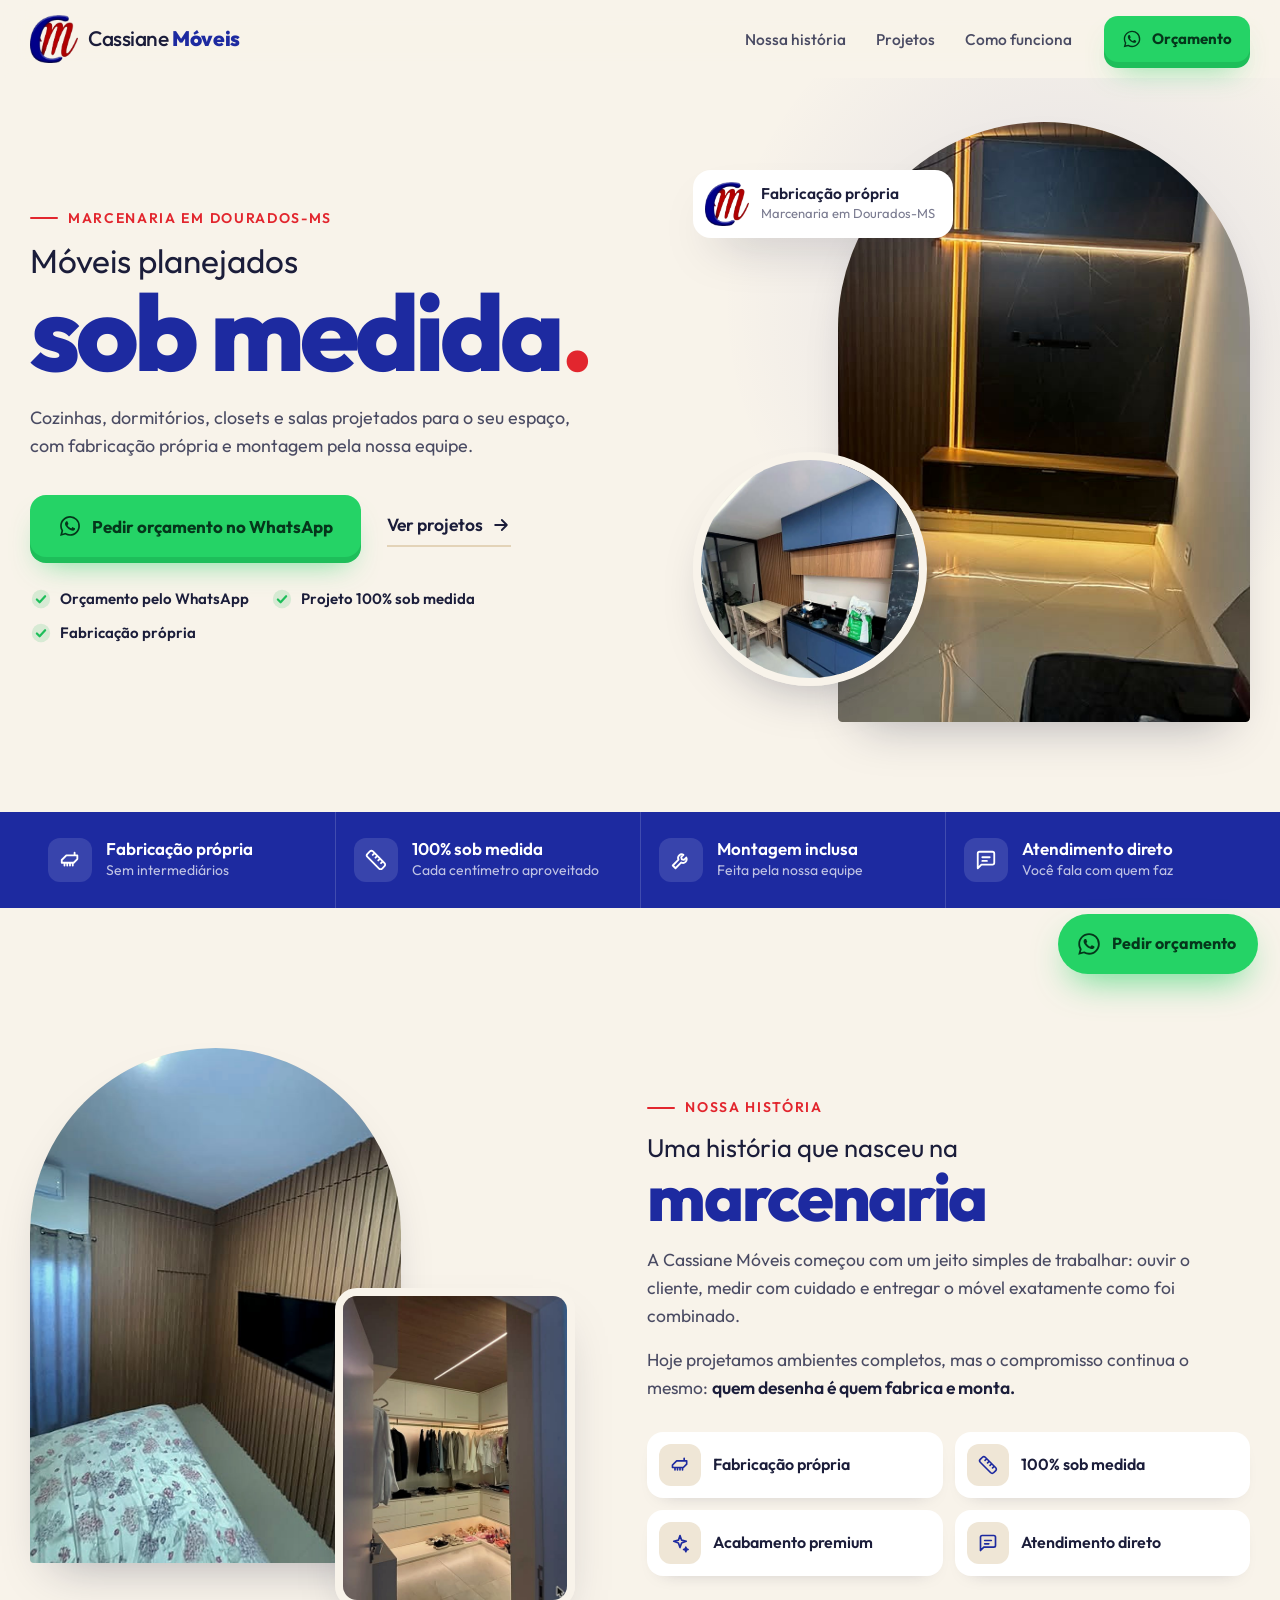
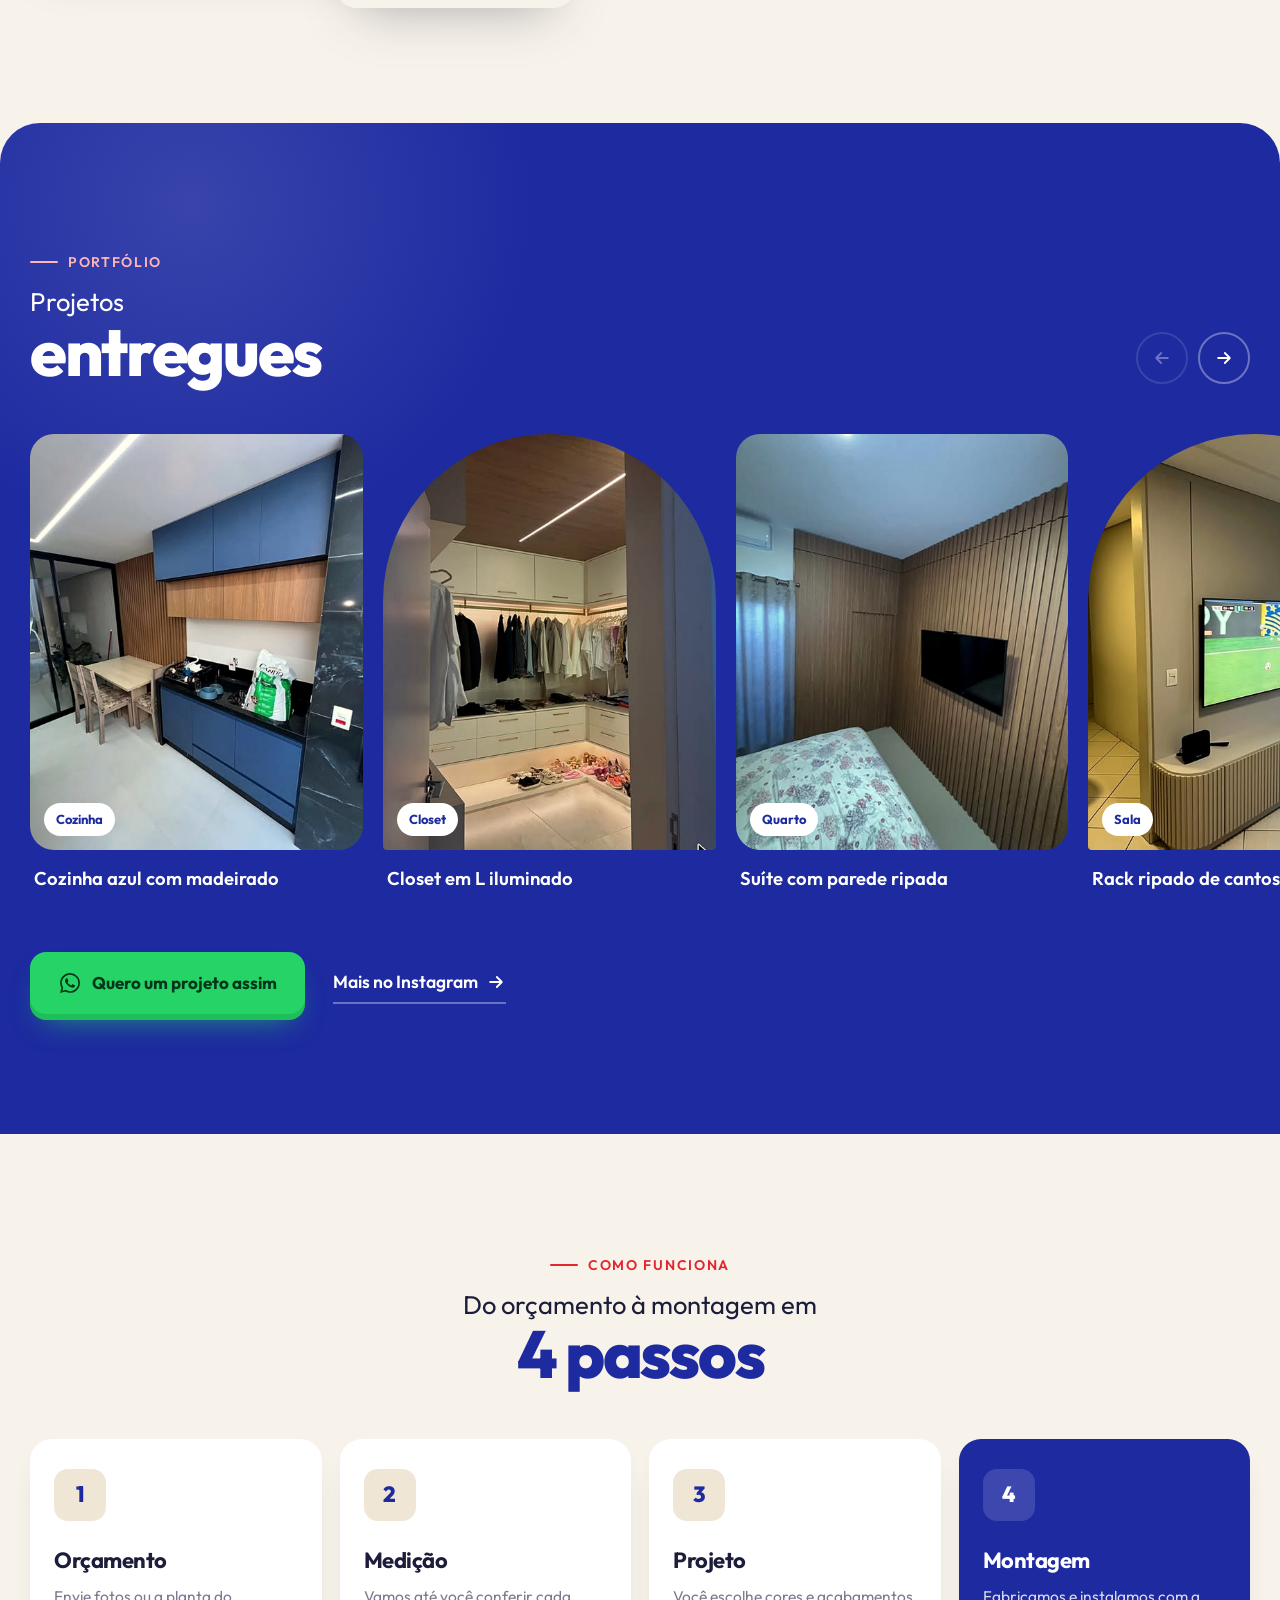
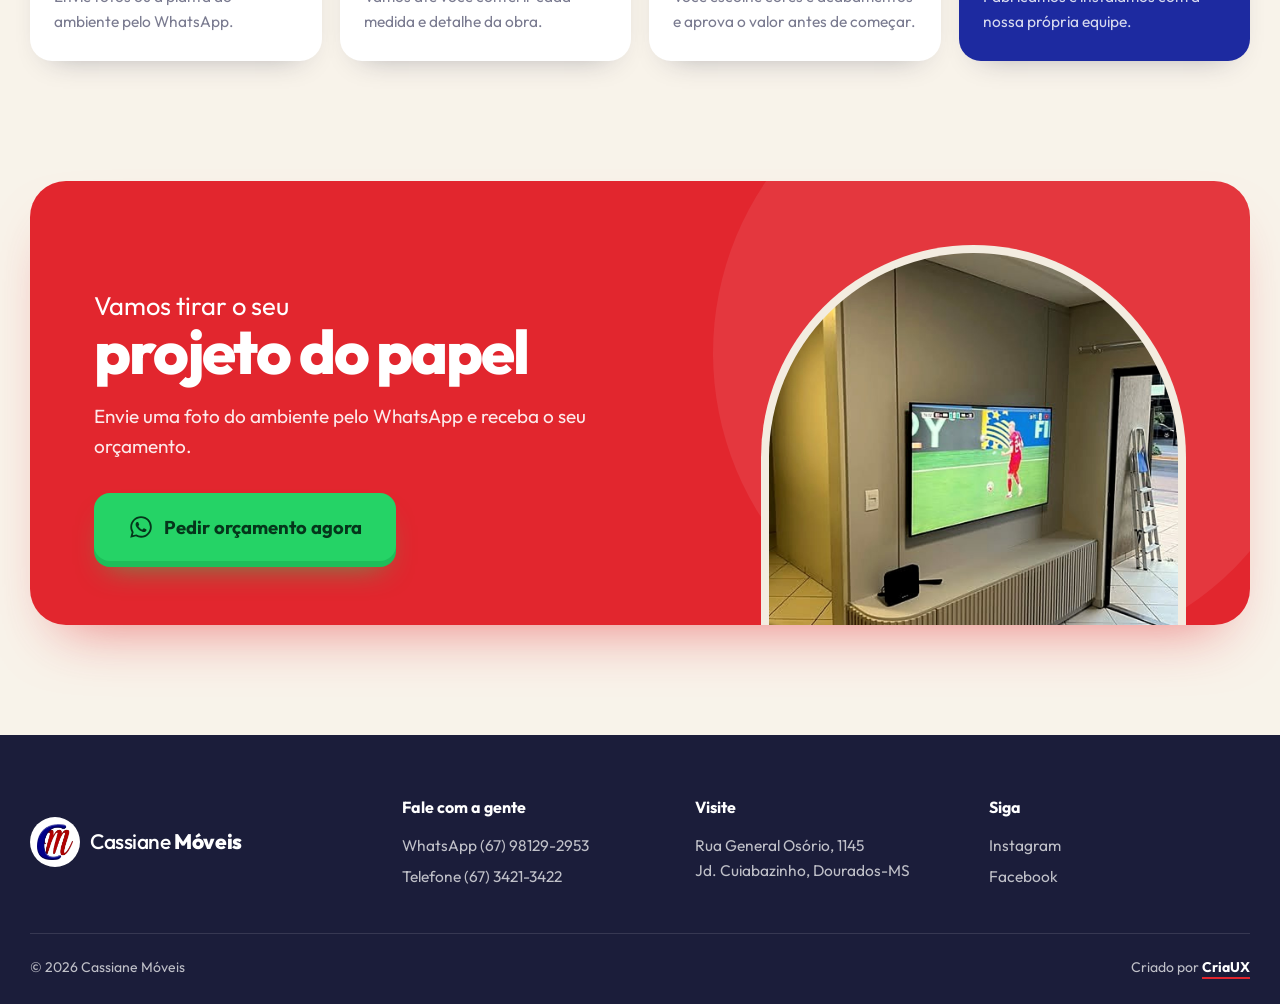
==== commit 018627d2: "Versão comercial: remove manuscritos e faixa torta, barra de benefícios" ====
--- a/index.html
+++ b/index.html
@@ -1,233 +1,232 @@
-<!doctype html>
-<html lang="pt-BR">
-<head>
-<meta charset="utf-8">
-<meta name="viewport" content="width=device-width, initial-scale=1">
-<title>Cassiane Móveis · Móveis Planejados sob Medida em Dourados-MS</title>
-<meta name="description" content="Cozinhas, dormitórios, closets e salas planejados sob medida, com fabricação própria em Dourados-MS. Peça seu orçamento pelo WhatsApp.">
-<meta name="theme-color" content="#1d2aa0">
-<meta property="og:title" content="Cassiane Móveis · Móveis planejados sob medida">
-<meta property="og:description" content="Móveis planejados sob medida com fabricação própria em Dourados-MS.">
-<meta property="og:image" content="img/painel-led.jpg">
-<meta property="og:type" content="website">
-<link rel="icon" href="img/logo-cm.png" type="image/png">
-<link rel="preconnect" href="https://fonts.googleapis.com">
-<link rel="preconnect" href="https://fonts.gstatic.com" crossorigin>
-<link href="https://fonts.googleapis.com/css2?family=Outfit:wght@300;400;500;600;700;800&family=Caveat:wght@600;700&display=swap" rel="stylesheet">
-<link rel="stylesheet" href="styles.css">
-<script type="application/ld+json">
-{"@context":"https://schema.org","@type":"FurnitureStore","name":"Cassiane Móveis","description":"Móveis planejados sob medida em Dourados-MS.","telephone":"+55-67-98129-2953","email":"cassianemoveis@hotmail.com.br","address":{"@type":"PostalAddress","streetAddress":"Rua General Osório, 1145 - Jardim Cuiabazinho","addressLocality":"Dourados","addressRegion":"MS","addressCountry":"BR"},"sameAs":["https://www.instagram.com/cm_cassiane_moveis/","https://www.facebook.com/cassianemoveis"]}
-</script>
-</head>
-<body>
-<a class="skip" href="#conteudo">Pular para o conteúdo</a>
-
-<header class="hdr" id="topo">
-  <div class="wrap hdr__in">
-    <a href="#topo" class="logo" aria-label="Cassiane Móveis, início">
-      <img src="img/logo-cm.png" alt="" width="558" height="552" class="logo__img">
-      <span class="logo__txt">Cassiane <b>Móveis</b></span>
-    </a>
-    <nav class="hdr__nav" aria-label="Navegação principal">
-      <a href="#historia">Nossa história</a>
-      <a href="#projetos">Projetos</a>
-      <a href="#como-funciona">Como funciona</a>
-    </nav>
-    <a class="btn btn--wa btn--sm" data-wa="header" href="#" target="_blank" rel="noopener">
-      <svg class="i" aria-hidden="true"><use href="#i-wa"/></svg><span class="btn__txt">Orçamento</span>
-    </a>
-  </div>
-</header>
-
-<main id="conteudo">
-
-<!-- HERO -->
-<section class="hero">
-  <div class="wrap hero__grid">
-    <div class="hero__copy">
-      <p class="hand hero__hi">Oi! A gente faz o seu móvel do zero ✦</p>
-      <h1 class="hero__title">
-        <span class="hero__lead">Móveis planejados</span>
-        <span class="hero__key">sob medida
-          <svg class="swoosh" viewBox="0 0 400 40" preserveAspectRatio="none" aria-hidden="true"><path d="M6 28 C 90 10, 200 6, 394 18"/><path d="M40 36 C 140 22, 260 20, 360 28"/></svg>
-        </span>
-      </h1>
-      <p class="hero__sub">Cozinhas, quartos, closets e salas do jeitinho que a sua casa pede, fabricados na nossa marcenaria em Dourados e montados pela nossa equipe.</p>
-      <div class="hero__actions">
-        <a class="btn btn--wa btn--lg" data-wa="hero" href="#" target="_blank" rel="noopener">
-          <svg class="i" aria-hidden="true"><use href="#i-wa"/></svg><span class="btn__txt">Pedir orçamento no WhatsApp</span>
-        </a>
-        <a class="link" href="#projetos">Ver projetos <svg class="i" aria-hidden="true"><use href="#i-arrow"/></svg></a>
-      </div>
-      <div class="hero__proof">
-        <span class="faces" aria-hidden="true"><img src="img/cozinha-cinza.jpg" alt=""><img src="img/closet.jpg" alt=""><img src="img/home-theater.jpg" alt=""></span>
-        <span>Projetos entregues em <b>Dourados e região</b></span>
-      </div>
-    </div>
-
-    <div class="hero__media">
-      <figure class="arch hero__main"><img src="img/painel-led.jpg" alt="Painel de TV planejado com ripado e LED" width="960" height="1280" fetchpriority="high"></figure>
-      <figure class="hero__round"><img src="img/cozinha-azul.jpg" alt="Cozinha planejada azul" width="960" height="1280"></figure>
-      <div class="sticker" aria-hidden="true">
-        <svg viewBox="0 0 120 120"><defs><path id="circ" d="M60,60 m-44,0 a44,44 0 1,1 88,0 a44,44 0 1,1 -88,0"/></defs>
-          <text><textPath href="#circ">FEITO EM DOURADOS • SOB MEDIDA • </textPath></text></svg>
-        <img src="img/logo-cm.png" alt="">
-      </div>
-      <p class="hand hero__note">o seu pode ser o próximo!
-        <svg viewBox="0 0 60 50" aria-hidden="true"><path d="M4 6 C 30 4, 48 18, 50 42 M50 42 L40 34 M50 42 L56 30"/></svg>
-      </p>
-    </div>
-  </div>
-</section>
-
-<!-- FAIXA -->
-<div class="band" aria-hidden="true">
-  <div class="band__track">
-    <span>Cozinhas</span><i>✦</i><span>Quartos</span><i>✦</i><span>Closets</span><i>✦</i><span>Salas</span><i>✦</i><span>Painéis</span><i>✦</i><span>Ripados</span><i>✦</i><span>Banheiros</span><i>✦</i><span>Escritórios</span><i>✦</i>
-    <span>Cozinhas</span><i>✦</i><span>Quartos</span><i>✦</i><span>Closets</span><i>✦</i><span>Salas</span><i>✦</i><span>Painéis</span><i>✦</i><span>Ripados</span><i>✦</i><span>Banheiros</span><i>✦</i><span>Escritórios</span><i>✦</i>
-  </div>
-</div>
-
-<!-- HISTÓRIA -->
-<section class="story" id="historia">
-  <div class="wrap story__grid">
-    <div class="story__media">
-      <figure class="arch story__a"><img src="img/suite-ripada.jpg" alt="Suíte com parede ripada" loading="lazy" width="960" height="1280"></figure>
-      <figure class="story__b"><img src="img/closet.jpg" alt="Closet planejado com LED" loading="lazy" width="960" height="1280"></figure>
-      <p class="hand story__note">feito com carinho<br>e muita madeira</p>
-    </div>
-    <div class="story__copy">
-      <p class="kicker">Nossa história</p>
-      <h2 class="title"><span class="title__lead">A gente nasceu na</span><span class="title__key">marcenaria</span></h2>
-      <p>A Cassiane Móveis começou com um jeito simples de trabalhar: ouvir o cliente, medir com cuidado e entregar o móvel do jeito que foi combinado.</p>
-      <p>Hoje fazemos ambientes completos, mas o combinado continua o mesmo: <b>quem desenha é quem fabrica e monta.</b></p>
-      <ul class="perks">
-        <li><span class="perks__ico"><svg class="i" aria-hidden="true"><use href="#i-saw"/></svg></span>Fabricação própria</li>
-        <li><span class="perks__ico"><svg class="i" aria-hidden="true"><use href="#i-ruler"/></svg></span>100% sob medida</li>
-        <li><span class="perks__ico"><svg class="i" aria-hidden="true"><use href="#i-spark"/></svg></span>Acabamento caprichado</li>
-        <li><span class="perks__ico"><svg class="i" aria-hidden="true"><use href="#i-chat"/></svg></span>Atendimento direto</li>
-      </ul>
-    </div>
-  </div>
-</section>
-
-<!-- PROJETOS -->
-<section class="work" id="projetos">
-  <div class="wrap work__head">
-    <div>
-      <p class="kicker kicker--light">Projetos entregues</p>
-      <h2 class="title title--light"><span class="title__lead">Olha só o que já</span><span class="title__key">saiu daqui</span></h2>
-    </div>
-    <div class="work__ctrl">
-      <button class="circ" id="wPrev" aria-label="Projeto anterior"><svg class="i" aria-hidden="true"><use href="#i-arrow"/></svg></button>
-      <button class="circ" id="wNext" aria-label="Próximo projeto"><svg class="i" aria-hidden="true"><use href="#i-arrow"/></svg></button>
-    </div>
-  </div>
-
-  <div class="rail" id="rail" tabindex="0" aria-label="Galeria de projetos, role para os lados">
-    <button class="p" data-title="Cozinha azul com madeirado" data-tag="Cozinha"><span class="p__img"><img src="img/cozinha-azul.jpg" alt="Cozinha azul com aéreos amadeirados" loading="eager" width="960" height="1280"><span class="p__tag">Cozinha</span></span><span class="p__cap">Cozinha azul com madeirado</span></button>
-    <button class="p" data-title="Closet em L iluminado" data-tag="Closet"><span class="p__img"><img src="img/closet.jpg" alt="Closet em L com LED" loading="eager" width="960" height="1280"><span class="p__tag">Closet</span></span><span class="p__cap">Closet em L iluminado</span></button>
-    <button class="p" data-title="Suíte com parede ripada" data-tag="Quarto"><span class="p__img"><img src="img/suite-ripada.jpg" alt="Suíte com parede ripada" loading="eager" width="960" height="1280"><span class="p__tag">Quarto</span></span><span class="p__cap">Suíte com parede ripada</span></button>
-    <button class="p" data-title="Rack ripado de cantos curvos" data-tag="Sala"><span class="p__img"><img src="img/home-theater.jpg" alt="Rack ripado de cantos curvos" loading="lazy" width="960" height="1280"><span class="p__tag">Sala</span></span><span class="p__cap">Rack ripado de cantos curvos</span></button>
-    <button class="p" data-title="Cozinha fendi até o teto" data-tag="Cozinha"><span class="p__img"><img src="img/cozinha-cinza.jpg" alt="Cozinha fendi" loading="lazy" width="960" height="1280"><span class="p__tag">Cozinha</span></span><span class="p__cap">Cozinha fendi até o teto</span></button>
-    <button class="p" data-title="Quarto ripado com porta oculta" data-tag="Quarto"><span class="p__img"><img src="img/dormitorio-ripado.jpg" alt="Quarto ripado com porta oculta" loading="lazy" width="960" height="1280"><span class="p__tag">Quarto</span></span><span class="p__cap">Quarto ripado com porta oculta</span></button>
-    <button class="p" data-title="Painel ripado com LED" data-tag="Sala"><span class="p__img"><img src="img/painel-led.jpg" alt="Painel ripado com LED" loading="lazy" width="960" height="1280"><span class="p__tag">Sala</span></span><span class="p__cap">Painel ripado com LED</span></button>
-    <button class="p" data-title="Cristaleira em vidro" data-tag="Área social"><span class="p__img"><img src="img/cristaleira.jpg" alt="Cristaleira em vidro" loading="lazy" width="960" height="1280"><span class="p__tag">Área social</span></span><span class="p__cap">Cristaleira em vidro</span></button>
-    <button class="p" data-title="Cozinha verde sálvia" data-tag="Cozinha"><span class="p__img"><img src="img/cozinha-verde.jpg" alt="Cozinha verde sálvia" loading="lazy" width="960" height="1280"><span class="p__tag">Cozinha</span></span><span class="p__cap">Cozinha verde sálvia</span></button>
-    <button class="p" data-title="Guarda-roupa de correr" data-tag="Quarto"><span class="p__img"><img src="img/dormitorio-guarda-roupa.jpg" alt="Guarda-roupa de correr" loading="lazy" width="960" height="1280"><span class="p__tag">Quarto</span></span><span class="p__cap">Guarda-roupa de correr</span></button>
-  </div>
-
-  <div class="wrap work__foot">
-    <a class="btn btn--wa btn--lg" data-wa="projetos" href="#" target="_blank" rel="noopener"><svg class="i" aria-hidden="true"><use href="#i-wa"/></svg><span class="btn__txt">Quero um projeto assim</span></a>
-    <a class="link link--light" href="https://www.instagram.com/cm_cassiane_moveis/" target="_blank" rel="noopener">Mais no Instagram <svg class="i" aria-hidden="true"><use href="#i-arrow"/></svg></a>
-  </div>
-</section>
-
-<!-- COMO FUNCIONA -->
-<section class="steps-sec" id="como-funciona">
-  <div class="wrap">
-    <div class="steps-head">
-      <p class="kicker">Como funciona</p>
-      <h2 class="title"><span class="title__lead">Simples assim, em</span><span class="title__key">4 passos</span></h2>
-    </div>
-    <ol class="steps">
-      <li><span class="steps__n">1</span><h3>Bate-papo</h3><p>Chama a gente no WhatsApp e manda fotos ou a planta do ambiente.</p></li>
-      <li><span class="steps__n">2</span><h3>Medição</h3><p>Vamos até você conferir cada medida e detalhe da obra.</p></li>
-      <li><span class="steps__n">3</span><h3>Projeto</h3><p>Você escolhe cores e acabamentos e aprova o valor antes de começar.</p></li>
-      <li><span class="steps__n">4</span><h3>Montagem</h3><p>Fabricamos e instalamos com a nossa própria equipe. É só curtir!</p></li>
-    </ol>
-  </div>
-</section>
-
-<!-- CTA -->
-<section class="cta" id="contato">
-  <div class="wrap">
-    <div class="cta__box">
-      <div class="cta__copy">
-        <p class="hand cta__hi">bora?</p>
-        <h2 class="title title--light"><span class="title__lead">Vamos tirar o seu</span><span class="title__key">projeto do papel</span></h2>
-        <p>Manda uma foto do ambiente no WhatsApp e receba o seu orçamento.</p>
-        <a class="btn btn--wa btn--xl" data-wa="final" href="#" target="_blank" rel="noopener"><svg class="i" aria-hidden="true"><use href="#i-wa"/></svg><span class="btn__txt">Chamar no WhatsApp</span></a>
-      </div>
-      <figure class="arch cta__photo"><img src="img/home-theater.jpg" alt="Painel de TV com rack ripado" loading="lazy" width="960" height="1280"></figure>
-    </div>
-  </div>
-</section>
-</main>
-
-<footer class="ftr">
-  <div class="wrap ftr__grid">
-    <a href="#topo" class="logo logo--ftr" aria-label="Voltar ao topo">
-      <span class="logo__chip"><img src="img/logo-cm.png" alt="" width="558" height="552"></span>
-      <span class="logo__txt">Cassiane <b>Móveis</b></span>
-    </a>
-    <div class="ftr__col">
-      <h4>Fale com a gente</h4>
-      <a data-wa="ftr" href="#" target="_blank" rel="noopener">WhatsApp (67) 98129-2953</a>
-      <a href="tel:+556734213422">Telefone (67) 3421-3422</a>
-    </div>
-    <div class="ftr__col">
-      <h4>Visite</h4>
-      <a href="https://www.google.com/maps/search/?api=1&amp;query=Rua+General+Os%C3%B3rio+1145+Dourados+MS" target="_blank" rel="noopener">Rua General Osório, 1145<br>Jd. Cuiabazinho, Dourados-MS</a>
-    </div>
-    <div class="ftr__col">
-      <h4>Siga</h4>
-      <a href="https://www.instagram.com/cm_cassiane_moveis/" target="_blank" rel="noopener">Instagram</a>
-      <a href="https://www.facebook.com/cassianemoveis" target="_blank" rel="noopener">Facebook</a>
-    </div>
-  </div>
-  <div class="wrap ftr__bottom">
-    <span>© <span id="ano">2026</span> Cassiane Móveis</span>
-    <span class="credit">Criado por <a href="https://criaux.com.br/" target="_blank" rel="noopener">CriaUX</a></span>
-  </div>
-</footer>
-
-<a class="fab" data-wa="flutuante" href="#" target="_blank" rel="noopener" aria-label="Pedir orçamento no WhatsApp">
-  <svg class="i" aria-hidden="true"><use href="#i-wa"/></svg><span class="fab__txt">Pedir orçamento</span>
-</a>
-
-<dialog class="lb" id="lb" aria-label="Projeto ampliado">
-  <button class="circ lb__x" data-close aria-label="Fechar"><svg class="i" aria-hidden="true"><use href="#i-x"/></svg></button>
-  <button class="circ lb__prev" data-prev aria-label="Anterior"><svg class="i" aria-hidden="true"><use href="#i-arrow"/></svg></button>
-  <figure class="lb__fig">
-    <img id="lbImg" src="" alt="">
-    <figcaption><span><small id="lbTag"></small><b id="lbCap"></b></span>
-      <a class="btn btn--wa btn--md" id="lbWa" href="#" target="_blank" rel="noopener"><svg class="i" aria-hidden="true"><use href="#i-wa"/></svg><span class="btn__txt">Quero um assim</span></a>
-    </figcaption>
-  </figure>
-  <button class="circ lb__next" data-next aria-label="Próximo"><svg class="i" aria-hidden="true"><use href="#i-arrow"/></svg></button>
-</dialog>
-
-<svg width="0" height="0" style="position:absolute" aria-hidden="true">
-  <symbol id="i-wa" viewBox="0 0 24 24"><path fill="currentColor" d="M19.05 4.91A9.82 9.82 0 0 0 12.04 2C6.58 2 2.13 6.45 2.13 11.91c0 1.75.46 3.45 1.32 4.95L2.05 22l5.25-1.38a9.9 9.9 0 0 0 4.74 1.21c5.46 0 9.91-4.45 9.91-9.91 0-2.65-1.03-5.14-2.9-7.01Zm-7.01 15.24c-1.48 0-2.93-.4-4.2-1.15l-.3-.18-3.12.82.83-3.04-.2-.31a8.26 8.26 0 0 1-1.26-4.38c0-4.54 3.7-8.24 8.24-8.24 2.2 0 4.27.86 5.82 2.42a8.18 8.18 0 0 1 2.41 5.83c.01 4.54-3.68 8.23-8.22 8.23Zm4.52-6.16c-.25-.12-1.47-.72-1.69-.81-.23-.08-.39-.12-.56.12-.17.25-.64.81-.78.97-.14.17-.29.19-.54.06-.25-.12-1.05-.39-1.99-1.23-.74-.66-1.23-1.47-1.38-1.72-.14-.25-.02-.38.11-.51.11-.11.25-.29.37-.43s.17-.25.25-.41c.08-.17.04-.31-.02-.43s-.56-1.34-.76-1.84c-.2-.48-.41-.42-.56-.43h-.48c-.17 0-.43.06-.66.31-.22.25-.86.85-.86 2.07s.89 2.4 1.01 2.56c.12.17 1.75 2.67 4.23 3.74.59.26 1.05.41 1.41.52.59.19 1.13.16 1.56.1.48-.07 1.47-.6 1.67-1.18.21-.58.21-1.07.14-1.18s-.22-.16-.47-.28Z"/></symbol>
-  <symbol id="i-arrow" viewBox="0 0 24 24"><path fill="none" stroke="currentColor" stroke-width="2.2" stroke-linecap="round" stroke-linejoin="round" d="M5 12h14M13 6l6 6-6 6"/></symbol>
-  <symbol id="i-x" viewBox="0 0 24 24"><path fill="none" stroke="currentColor" stroke-width="2.2" stroke-linecap="round" d="M6 6l12 12M18 6 6 18"/></symbol>
-  <symbol id="i-saw" viewBox="0 0 24 24"><path fill="none" stroke="currentColor" stroke-width="2" stroke-linecap="round" stroke-linejoin="round" d="M3 15h13l4-4V7H8L3 12Zm3 0v3m3-3v3m3-3v3m3-3v3M17 7V4"/></symbol>
-  <symbol id="i-ruler" viewBox="0 0 24 24"><path fill="none" stroke="currentColor" stroke-width="2" stroke-linecap="round" stroke-linejoin="round" d="M21.3 15.3a2.4 2.4 0 0 1 0 3.4l-2.6 2.6a2.4 2.4 0 0 1-3.4 0L2.7 8.7a2.41 2.41 0 0 1 0-3.4l2.6-2.6a2.41 2.41 0 0 1 3.4 0ZM14.5 12.5l2-2M11.5 9.5l2-2M8.5 6.5l2-2M17.5 15.5l2-2"/></symbol>
-  <symbol id="i-spark" viewBox="0 0 24 24"><path fill="none" stroke="currentColor" stroke-width="2" stroke-linecap="round" stroke-linejoin="round" d="m12 3 1.9 5.6L19.5 10l-5.6 1.9L12 17.5l-1.9-5.6L4.5 10l5.6-1.4ZM19 17l.7 2 2 .7-2 .7-.7 2-.7-2-2-.7 2-.7Z"/></symbol>
-  <symbol id="i-chat" viewBox="0 0 24 24"><path fill="none" stroke="currentColor" stroke-width="2" stroke-linecap="round" stroke-linejoin="round" d="M21 15a2 2 0 0 1-2 2H7l-4 4V5a2 2 0 0 1 2-2h14a2 2 0 0 1 2 2zM8 9h8M8 13h5"/></symbol>
-</svg>
-
-<script src="main.js" defer></script>
-</body>
-</html>
+<!doctype html>
+<html lang="pt-BR">
+<head>
+<meta charset="utf-8">
+<meta name="viewport" content="width=device-width, initial-scale=1">
+<title>Cassiane Móveis · Móveis Planejados sob Medida em Dourados-MS</title>
+<meta name="description" content="Cozinhas, dormitórios, closets e salas planejados sob medida, com fabricação própria em Dourados-MS. Peça seu orçamento pelo WhatsApp.">
+<meta name="theme-color" content="#1d2aa0">
+<meta property="og:title" content="Cassiane Móveis · Móveis planejados sob medida">
+<meta property="og:description" content="Móveis planejados sob medida com fabricação própria em Dourados-MS.">
+<meta property="og:image" content="img/painel-led.jpg">
+<meta property="og:type" content="website">
+<link rel="icon" href="img/logo-cm.png" type="image/png">
+<link rel="preconnect" href="https://fonts.googleapis.com">
+<link rel="preconnect" href="https://fonts.gstatic.com" crossorigin>
+<link href="https://fonts.googleapis.com/css2?family=Outfit:wght@300;400;500;600;700;800&display=swap" rel="stylesheet">
+<link rel="stylesheet" href="styles.css">
+<script type="application/ld+json">
+{"@context":"https://schema.org","@type":"FurnitureStore","name":"Cassiane Móveis","description":"Móveis planejados sob medida em Dourados-MS.","telephone":"+55-67-98129-2953","email":"cassianemoveis@hotmail.com.br","address":{"@type":"PostalAddress","streetAddress":"Rua General Osório, 1145 - Jardim Cuiabazinho","addressLocality":"Dourados","addressRegion":"MS","addressCountry":"BR"},"sameAs":["https://www.instagram.com/cm_cassiane_moveis/","https://www.facebook.com/cassianemoveis"]}
+</script>
+</head>
+<body>
+<a class="skip" href="#conteudo">Pular para o conteúdo</a>
+
+<header class="hdr" id="topo">
+  <div class="wrap hdr__in">
+    <a href="#topo" class="logo" aria-label="Cassiane Móveis, início">
+      <img src="img/logo-cm.png" alt="" width="558" height="552" class="logo__img">
+      <span class="logo__txt">Cassiane <b>Móveis</b></span>
+    </a>
+    <nav class="hdr__nav" aria-label="Navegação principal">
+      <a href="#historia">Nossa história</a>
+      <a href="#projetos">Projetos</a>
+      <a href="#como-funciona">Como funciona</a>
+    </nav>
+    <a class="btn btn--wa btn--sm" data-wa="header" href="#" target="_blank" rel="noopener">
+      <svg class="i" aria-hidden="true"><use href="#i-wa"/></svg><span class="btn__txt">Orçamento</span>
+    </a>
+  </div>
+</header>
+
+<main id="conteudo">
+
+<!-- HERO -->
+<section class="hero">
+  <div class="wrap hero__grid">
+    <div class="hero__copy">
+      <p class="kicker">Marcenaria em Dourados-MS</p>
+      <h1 class="hero__title">
+        <span class="hero__lead">Móveis planejados</span>
+        <span class="hero__key">sob medida<span class="dot">.</span></span>
+      </h1>
+      <p class="hero__sub">Cozinhas, dormitórios, closets e salas projetados para o seu espaço, com fabricação própria e montagem pela nossa equipe.</p>
+      <div class="hero__actions">
+        <a class="btn btn--wa btn--lg" data-wa="hero" href="#" target="_blank" rel="noopener">
+          <svg class="i" aria-hidden="true"><use href="#i-wa"/></svg><span class="btn__txt">Pedir orçamento no WhatsApp</span>
+        </a>
+        <a class="link" href="#projetos">Ver projetos <svg class="i" aria-hidden="true"><use href="#i-arrow"/></svg></a>
+      </div>
+      <ul class="checks">
+        <li><svg class="i" aria-hidden="true"><use href="#i-check"/></svg>Orçamento pelo WhatsApp</li>
+        <li><svg class="i" aria-hidden="true"><use href="#i-check"/></svg>Projeto 100% sob medida</li>
+        <li><svg class="i" aria-hidden="true"><use href="#i-check"/></svg>Fabricação própria</li>
+      </ul>
+    </div>
+
+    <div class="hero__media">
+      <figure class="arch hero__main"><img src="img/painel-led.jpg" alt="Painel de TV planejado com ripado e LED" width="960" height="1280" fetchpriority="high"></figure>
+      <figure class="hero__round"><img src="img/cozinha-azul.jpg" alt="Cozinha planejada azul" width="960" height="1280"></figure>
+      <div class="badge">
+        <img src="img/logo-cm.png" alt="" width="558" height="552">
+        <span><b>Fabricação própria</b><small>Marcenaria em Dourados-MS</small></span>
+      </div>
+      
+    </div>
+  </div>
+</section>
+
+<!-- BENEFÍCIOS -->
+<section class="bar" aria-label="Diferenciais">
+  <div class="wrap bar__in">
+    <div><svg class="i" aria-hidden="true"><use href="#i-saw"/></svg><span><b>Fabricação própria</b><small>Sem intermediários</small></span></div>
+    <div><svg class="i" aria-hidden="true"><use href="#i-ruler"/></svg><span><b>100% sob medida</b><small>Cada centímetro aproveitado</small></span></div>
+    <div><svg class="i" aria-hidden="true"><use href="#i-tool"/></svg><span><b>Montagem inclusa</b><small>Feita pela nossa equipe</small></span></div>
+    <div><svg class="i" aria-hidden="true"><use href="#i-chat"/></svg><span><b>Atendimento direto</b><small>Você fala com quem faz</small></span></div>
+  </div>
+</section>
+
+<!-- HISTÓRIA -->
+<section class="story" id="historia">
+  <div class="wrap story__grid">
+    <div class="story__media">
+      <figure class="arch story__a"><img src="img/suite-ripada.jpg" alt="Suíte com parede ripada" loading="lazy" width="960" height="1280"></figure>
+      <figure class="story__b"><img src="img/closet.jpg" alt="Closet planejado com LED" loading="lazy" width="960" height="1280"></figure>
+      
+    </div>
+    <div class="story__copy">
+      <p class="kicker">Nossa história</p>
+      <h2 class="title"><span class="title__lead">Uma história que nasceu na</span><span class="title__key">marcenaria</span></h2>
+      <p>A Cassiane Móveis começou com um jeito simples de trabalhar: ouvir o cliente, medir com cuidado e entregar o móvel exatamente como foi combinado.</p>
+      <p>Hoje projetamos ambientes completos, mas o compromisso continua o mesmo: <b>quem desenha é quem fabrica e monta.</b></p>
+      <ul class="perks">
+        <li><span class="perks__ico"><svg class="i" aria-hidden="true"><use href="#i-saw"/></svg></span>Fabricação própria</li>
+        <li><span class="perks__ico"><svg class="i" aria-hidden="true"><use href="#i-ruler"/></svg></span>100% sob medida</li>
+        <li><span class="perks__ico"><svg class="i" aria-hidden="true"><use href="#i-spark"/></svg></span>Acabamento premium</li>
+        <li><span class="perks__ico"><svg class="i" aria-hidden="true"><use href="#i-chat"/></svg></span>Atendimento direto</li>
+      </ul>
+    </div>
+  </div>
+</section>
+
+<!-- PROJETOS -->
+<section class="work" id="projetos">
+  <div class="wrap work__head">
+    <div>
+      <p class="kicker kicker--light">Portfólio</p>
+      <h2 class="title title--light"><span class="title__lead">Projetos</span><span class="title__key">entregues</span></h2>
+    </div>
+    <div class="work__ctrl">
+      <button class="circ" id="wPrev" aria-label="Projeto anterior"><svg class="i" aria-hidden="true"><use href="#i-arrow"/></svg></button>
+      <button class="circ" id="wNext" aria-label="Próximo projeto"><svg class="i" aria-hidden="true"><use href="#i-arrow"/></svg></button>
+    </div>
+  </div>
+
+  <div class="rail" id="rail" tabindex="0" aria-label="Galeria de projetos, role para os lados">
+    <button class="p" data-title="Cozinha azul com madeirado" data-tag="Cozinha"><span class="p__img"><img src="img/cozinha-azul.jpg" alt="Cozinha azul com aéreos amadeirados" loading="eager" width="960" height="1280"><span class="p__tag">Cozinha</span></span><span class="p__cap">Cozinha azul com madeirado</span></button>
+    <button class="p" data-title="Closet em L iluminado" data-tag="Closet"><span class="p__img"><img src="img/closet.jpg" alt="Closet em L com LED" loading="eager" width="960" height="1280"><span class="p__tag">Closet</span></span><span class="p__cap">Closet em L iluminado</span></button>
+    <button class="p" data-title="Suíte com parede ripada" data-tag="Quarto"><span class="p__img"><img src="img/suite-ripada.jpg" alt="Suíte com parede ripada" loading="eager" width="960" height="1280"><span class="p__tag">Quarto</span></span><span class="p__cap">Suíte com parede ripada</span></button>
+    <button class="p" data-title="Rack ripado de cantos curvos" data-tag="Sala"><span class="p__img"><img src="img/home-theater.jpg" alt="Rack ripado de cantos curvos" loading="lazy" width="960" height="1280"><span class="p__tag">Sala</span></span><span class="p__cap">Rack ripado de cantos curvos</span></button>
+    <button class="p" data-title="Cozinha fendi até o teto" data-tag="Cozinha"><span class="p__img"><img src="img/cozinha-cinza.jpg" alt="Cozinha fendi" loading="lazy" width="960" height="1280"><span class="p__tag">Cozinha</span></span><span class="p__cap">Cozinha fendi até o teto</span></button>
+    <button class="p" data-title="Quarto ripado com porta oculta" data-tag="Quarto"><span class="p__img"><img src="img/dormitorio-ripado.jpg" alt="Quarto ripado com porta oculta" loading="lazy" width="960" height="1280"><span class="p__tag">Quarto</span></span><span class="p__cap">Quarto ripado com porta oculta</span></button>
+    <button class="p" data-title="Painel ripado com LED" data-tag="Sala"><span class="p__img"><img src="img/painel-led.jpg" alt="Painel ripado com LED" loading="lazy" width="960" height="1280"><span class="p__tag">Sala</span></span><span class="p__cap">Painel ripado com LED</span></button>
+    <button class="p" data-title="Cristaleira em vidro" data-tag="Área social"><span class="p__img"><img src="img/cristaleira.jpg" alt="Cristaleira em vidro" loading="lazy" width="960" height="1280"><span class="p__tag">Área social</span></span><span class="p__cap">Cristaleira em vidro</span></button>
+    <button class="p" data-title="Cozinha verde sálvia" data-tag="Cozinha"><span class="p__img"><img src="img/cozinha-verde.jpg" alt="Cozinha verde sálvia" loading="lazy" width="960" height="1280"><span class="p__tag">Cozinha</span></span><span class="p__cap">Cozinha verde sálvia</span></button>
+    <button class="p" data-title="Guarda-roupa de correr" data-tag="Quarto"><span class="p__img"><img src="img/dormitorio-guarda-roupa.jpg" alt="Guarda-roupa de correr" loading="lazy" width="960" height="1280"><span class="p__tag">Quarto</span></span><span class="p__cap">Guarda-roupa de correr</span></button>
+  </div>
+
+  <div class="wrap work__foot">
+    <a class="btn btn--wa btn--lg" data-wa="projetos" href="#" target="_blank" rel="noopener"><svg class="i" aria-hidden="true"><use href="#i-wa"/></svg><span class="btn__txt">Quero um projeto assim</span></a>
+    <a class="link link--light" href="https://www.instagram.com/cm_cassiane_moveis/" target="_blank" rel="noopener">Mais no Instagram <svg class="i" aria-hidden="true"><use href="#i-arrow"/></svg></a>
+  </div>
+</section>
+
+<!-- COMO FUNCIONA -->
+<section class="steps-sec" id="como-funciona">
+  <div class="wrap">
+    <div class="steps-head">
+      <p class="kicker">Como funciona</p>
+      <h2 class="title"><span class="title__lead">Do orçamento à montagem em</span><span class="title__key">4 passos</span></h2>
+    </div>
+    <ol class="steps">
+      <li><span class="steps__n">1</span><h3>Orçamento</h3><p>Envie fotos ou a planta do ambiente pelo WhatsApp.</p></li>
+      <li><span class="steps__n">2</span><h3>Medição</h3><p>Vamos até você conferir cada medida e detalhe da obra.</p></li>
+      <li><span class="steps__n">3</span><h3>Projeto</h3><p>Você escolhe cores e acabamentos e aprova o valor antes de começar.</p></li>
+      <li><span class="steps__n">4</span><h3>Montagem</h3><p>Fabricamos e instalamos com a nossa própria equipe.</p></li>
+    </ol>
+  </div>
+</section>
+
+<!-- CTA -->
+<section class="cta" id="contato">
+  <div class="wrap">
+    <div class="cta__box">
+      <div class="cta__copy">
+        <h2 class="title title--light"><span class="title__lead">Vamos tirar o seu</span><span class="title__key">projeto do papel</span></h2>
+        <p>Envie uma foto do ambiente pelo WhatsApp e receba o seu orçamento.</p>
+        <a class="btn btn--wa btn--xl" data-wa="final" href="#" target="_blank" rel="noopener"><svg class="i" aria-hidden="true"><use href="#i-wa"/></svg><span class="btn__txt">Pedir orçamento agora</span></a>
+      </div>
+      <figure class="arch cta__photo"><img src="img/home-theater.jpg" alt="Painel de TV com rack ripado" loading="lazy" width="960" height="1280"></figure>
+    </div>
+  </div>
+</section>
+</main>
+
+<footer class="ftr">
+  <div class="wrap ftr__grid">
+    <a href="#topo" class="logo logo--ftr" aria-label="Voltar ao topo">
+      <span class="logo__chip"><img src="img/logo-cm.png" alt="" width="558" height="552"></span>
+      <span class="logo__txt">Cassiane <b>Móveis</b></span>
+    </a>
+    <div class="ftr__col">
+      <h4>Fale com a gente</h4>
+      <a data-wa="ftr" href="#" target="_blank" rel="noopener">WhatsApp (67) 98129-2953</a>
+      <a href="tel:+556734213422">Telefone (67) 3421-3422</a>
+    </div>
+    <div class="ftr__col">
+      <h4>Visite</h4>
+      <a href="https://www.google.com/maps/search/?api=1&amp;query=Rua+General+Os%C3%B3rio+1145+Dourados+MS" target="_blank" rel="noopener">Rua General Osório, 1145<br>Jd. Cuiabazinho, Dourados-MS</a>
+    </div>
+    <div class="ftr__col">
+      <h4>Siga</h4>
+      <a href="https://www.instagram.com/cm_cassiane_moveis/" target="_blank" rel="noopener">Instagram</a>
+      <a href="https://www.facebook.com/cassianemoveis" target="_blank" rel="noopener">Facebook</a>
+    </div>
+  </div>
+  <div class="wrap ftr__bottom">
+    <span>© <span id="ano">2026</span> Cassiane Móveis</span>
+    <span class="credit">Criado por <a href="https://criaux.com.br/" target="_blank" rel="noopener">CriaUX</a></span>
+  </div>
+</footer>
+
+<a class="fab" data-wa="flutuante" href="#" target="_blank" rel="noopener" aria-label="Pedir orçamento no WhatsApp">
+  <svg class="i" aria-hidden="true"><use href="#i-wa"/></svg><span class="fab__txt">Pedir orçamento</span>
+</a>
+
+<dialog class="lb" id="lb" aria-label="Projeto ampliado">
+  <button class="circ lb__x" data-close aria-label="Fechar"><svg class="i" aria-hidden="true"><use href="#i-x"/></svg></button>
+  <button class="circ lb__prev" data-prev aria-label="Anterior"><svg class="i" aria-hidden="true"><use href="#i-arrow"/></svg></button>
+  <figure class="lb__fig">
+    <img id="lbImg" src="" alt="">
+    <figcaption><span><small id="lbTag"></small><b id="lbCap"></b></span>
+      <a class="btn btn--wa btn--md" id="lbWa" href="#" target="_blank" rel="noopener"><svg class="i" aria-hidden="true"><use href="#i-wa"/></svg><span class="btn__txt">Quero um assim</span></a>
+    </figcaption>
+  </figure>
+  <button class="circ lb__next" data-next aria-label="Próximo"><svg class="i" aria-hidden="true"><use href="#i-arrow"/></svg></button>
+</dialog>
+
+<svg width="0" height="0" style="position:absolute" aria-hidden="true">
+  <symbol id="i-wa" viewBox="0 0 24 24"><path fill="currentColor" d="M19.05 4.91A9.82 9.82 0 0 0 12.04 2C6.58 2 2.13 6.45 2.13 11.91c0 1.75.46 3.45 1.32 4.95L2.05 22l5.25-1.38a9.9 9.9 0 0 0 4.74 1.21c5.46 0 9.91-4.45 9.91-9.91 0-2.65-1.03-5.14-2.9-7.01Zm-7.01 15.24c-1.48 0-2.93-.4-4.2-1.15l-.3-.18-3.12.82.83-3.04-.2-.31a8.26 8.26 0 0 1-1.26-4.38c0-4.54 3.7-8.24 8.24-8.24 2.2 0 4.27.86 5.82 2.42a8.18 8.18 0 0 1 2.41 5.83c.01 4.54-3.68 8.23-8.22 8.23Zm4.52-6.16c-.25-.12-1.47-.72-1.69-.81-.23-.08-.39-.12-.56.12-.17.25-.64.81-.78.97-.14.17-.29.19-.54.06-.25-.12-1.05-.39-1.99-1.23-.74-.66-1.23-1.47-1.38-1.72-.14-.25-.02-.38.11-.51.11-.11.25-.29.37-.43s.17-.25.25-.41c.08-.17.04-.31-.02-.43s-.56-1.34-.76-1.84c-.2-.48-.41-.42-.56-.43h-.48c-.17 0-.43.06-.66.31-.22.25-.86.85-.86 2.07s.89 2.4 1.01 2.56c.12.17 1.75 2.67 4.23 3.74.59.26 1.05.41 1.41.52.59.19 1.13.16 1.56.1.48-.07 1.47-.6 1.67-1.18.21-.58.21-1.07.14-1.18s-.22-.16-.47-.28Z"/></symbol>
+  <symbol id="i-arrow" viewBox="0 0 24 24"><path fill="none" stroke="currentColor" stroke-width="2.2" stroke-linecap="round" stroke-linejoin="round" d="M5 12h14M13 6l6 6-6 6"/></symbol>
+  <symbol id="i-x" viewBox="0 0 24 24"><path fill="none" stroke="currentColor" stroke-width="2.2" stroke-linecap="round" d="M6 6l12 12M18 6 6 18"/></symbol>
+  <symbol id="i-saw" viewBox="0 0 24 24"><path fill="none" stroke="currentColor" stroke-width="2" stroke-linecap="round" stroke-linejoin="round" d="M3 15h13l4-4V7H8L3 12Zm3 0v3m3-3v3m3-3v3m3-3v3M17 7V4"/></symbol>
+  <symbol id="i-ruler" viewBox="0 0 24 24"><path fill="none" stroke="currentColor" stroke-width="2" stroke-linecap="round" stroke-linejoin="round" d="M21.3 15.3a2.4 2.4 0 0 1 0 3.4l-2.6 2.6a2.4 2.4 0 0 1-3.4 0L2.7 8.7a2.41 2.41 0 0 1 0-3.4l2.6-2.6a2.41 2.41 0 0 1 3.4 0ZM14.5 12.5l2-2M11.5 9.5l2-2M8.5 6.5l2-2M17.5 15.5l2-2"/></symbol>
+  <symbol id="i-spark" viewBox="0 0 24 24"><path fill="none" stroke="currentColor" stroke-width="2" stroke-linecap="round" stroke-linejoin="round" d="m12 3 1.9 5.6L19.5 10l-5.6 1.9L12 17.5l-1.9-5.6L4.5 10l5.6-1.4ZM19 17l.7 2 2 .7-2 .7-.7 2-.7-2-2-.7 2-.7Z"/></symbol>
+  <symbol id="i-check" viewBox="0 0 24 24"><circle cx="12" cy="12" r="10" fill="currentColor" opacity=".15"/><path fill="none" stroke="currentColor" stroke-width="2.4" stroke-linecap="round" stroke-linejoin="round" d="m7.5 12.5 3 3 6-6.5"/></symbol>
+  <symbol id="i-tool" viewBox="0 0 24 24"><path fill="none" stroke="currentColor" stroke-width="2" stroke-linecap="round" stroke-linejoin="round" d="M14.7 6.3a4 4 0 0 0-5.4 5.4L3 18l3 3 6.3-6.3a4 4 0 0 0 5.4-5.4l-2.5 2.5-2.4-.6-.6-2.4Z"/></symbol>
+  <symbol id="i-chat" viewBox="0 0 24 24"><path fill="none" stroke="currentColor" stroke-width="2" stroke-linecap="round" stroke-linejoin="round" d="M21 15a2 2 0 0 1-2 2H7l-4 4V5a2 2 0 0 1 2-2h14a2 2 0 0 1 2 2zM8 9h8M8 13h5"/></symbol>
+</svg>
+
+<script src="main.js" defer></script>
+</body>
+</html>
--- a/styles.css
+++ b/styles.css
@@ -1,262 +1,248 @@
-/* ==========================================================
-   Cassiane Móveis — linha despojada e comercial
-   creme quente + azul da marca + toque à mão em vermelho
-   ========================================================== */
-:root{
-  --blue:#1d2aa0;
-  --blue-d:#16208a;
-  --blue-l:#aab6ff;
-  --red:#e2262e;
-  --cream:#f8f3ea;
-  --cream-2:#efe6d6;
-  --sand:#e3d3b8;
-  --wood:#a8794f;
-  --ink:#1b1d3a;
-  --text:#4a4b63;
-  --muted:#7a7b90;
-  --white:#fff;
-  --wa:#25d366;
-  --wa-d:#1ebe5a;
-  --wa-ink:#05361b;
-  --r:22px;
-  --f:"Outfit",system-ui,-apple-system,"Segoe UI",sans-serif;
-  --hand:"Caveat","Segoe Print","Comic Sans MS",cursive;
-  --wrap:1220px;
-  --ease:cubic-bezier(.2,.7,.2,1);
-  --sh:0 24px 50px -24px rgba(27,29,58,.35);
-}
-
-*,*::before,*::after{box-sizing:border-box}
-html{scroll-behavior:smooth;-webkit-text-size-adjust:100%;scroll-padding-top:80px}
-body{margin:0;background:var(--cream);color:var(--text);font:400 17.5px/1.6 var(--f);-webkit-font-smoothing:antialiased;overflow-x:hidden}
-img{display:block;max-width:100%;height:auto}
-a{color:inherit;text-decoration:none}
-h1,h2,h3,h4,p,figure{margin:0}
-button{font:inherit;color:inherit}
-b{font-weight:600;color:var(--ink)}
-.wrap{width:min(100% - 44px,var(--wrap));margin-inline:auto}
-.i{width:20px;height:20px;flex:none}
-.skip{position:absolute;left:-9999px;top:8px;z-index:200;background:var(--ink);color:#fff;padding:10px 16px;border-radius:10px}
-.skip:focus{left:8px}
-:focus-visible{outline:3px solid var(--red);outline-offset:3px;border-radius:10px}
-.hand{font-family:var(--hand);font-weight:700;color:var(--red);line-height:1}
-
-/* Moldura em arco (assinatura visual) */
-.arch{overflow:hidden;border-radius:999px 999px var(--r) var(--r);background:var(--cream-2)}
-.arch img{width:100%;height:100%;object-fit:cover}
-
-/* Títulos: lead-in leve + palavra-chave forte */
-.kicker{display:inline-flex;align-items:center;gap:10px;font-weight:600;font-size:14px;letter-spacing:.12em;text-transform:uppercase;color:var(--red);margin-bottom:14px}
-.kicker::before{content:"";width:28px;height:2px;border-radius:2px;background:currentColor}
-.kicker--light{color:#ffb4b7}
-.title{display:flex;flex-direction:column;gap:2px;color:var(--ink)}
-.title__lead{font-weight:400;font-size:clamp(20px,2vw,27px);line-height:1.15}
-.title__key{font-weight:800;font-size:clamp(40px,5.2vw,70px);line-height:.98;letter-spacing:-.035em;color:var(--blue)}
-.title--light,.title--light .title__key{color:#fff}
-
-/* Botões */
-.btn{display:inline-flex;align-items:center;justify-content:center;gap:10px;border-radius:16px;font-weight:700;white-space:nowrap;cursor:pointer;transition:transform .25s var(--ease),box-shadow .25s var(--ease),background .2s}
-.btn--wa{background:var(--wa);color:var(--wa-ink);box-shadow:0 6px 0 var(--wa-d),0 18px 30px -14px rgba(37,211,102,.7)}
-.btn--wa:hover{transform:translateY(-2px);box-shadow:0 8px 0 var(--wa-d),0 22px 34px -14px rgba(37,211,102,.75)}
-.btn--wa:active{transform:translateY(4px);box-shadow:0 2px 0 var(--wa-d),0 10px 20px -12px rgba(37,211,102,.6)}
-.btn--sm{height:46px;padding:0 18px;font-size:15px;border-radius:14px}
-.btn--md{height:52px;padding:0 22px;font-size:16px}
-.btn--lg{height:62px;padding:0 28px;font-size:17px}.btn--lg .i{width:24px;height:24px}
-.btn--xl{height:68px;padding:0 34px;font-size:18.5px}.btn--xl .i{width:26px;height:26px}
-.link{display:inline-flex;align-items:center;gap:8px;font-weight:600;color:var(--ink);padding:6px 0;border-bottom:2px solid var(--sand);transition:gap .3s var(--ease),border-color .3s}
-.link:hover{gap:14px;border-color:var(--red)}
-.link--light{color:#fff;border-color:rgba(255,255,255,.35)}
-.link--light:hover{border-color:#fff}
-.circ{width:52px;height:52px;border-radius:50%;display:grid;place-items:center;border:2px solid rgba(255,255,255,.35);background:transparent;color:#fff;cursor:pointer;transition:all .25s var(--ease)}
-.circ:hover{background:#fff;color:var(--blue);border-color:#fff;transform:scale(1.05)}
-.circ[disabled]{opacity:.35;cursor:default;transform:none;background:transparent;color:#fff}
-
-/* Header */
-.hdr{position:sticky;top:0;z-index:60;background:rgba(248,243,234,.88);backdrop-filter:blur(14px) saturate(1.3);-webkit-backdrop-filter:blur(14px) saturate(1.3);transition:box-shadow .3s}
-.hdr.is-scrolled{box-shadow:0 1px 0 rgba(27,29,58,.08),0 10px 30px -20px rgba(27,29,58,.25)}
-.hdr__in{display:flex;align-items:center;gap:32px;height:78px}
-.logo{display:flex;align-items:center;gap:10px}
-.logo__img{width:48px;height:auto}
-.logo__txt{font-weight:500;font-size:21px;letter-spacing:-.02em;color:var(--ink)}
-.logo__txt b{font-weight:800;color:var(--blue)}
-.hdr__nav{display:flex;gap:30px;margin-left:auto}
-.hdr__nav a{font-weight:500;font-size:15.5px;color:var(--text);transition:color .2s}
-.hdr__nav a:hover{color:var(--red)}
-@media (max-width:900px){.hdr__nav{display:none}.hdr .btn{margin-left:auto}}
-@media (max-width:460px){.hdr__in{height:68px}.logo__img{width:42px}.logo__txt{font-size:19px}}
-
-/* Hero */
-.hero{padding:44px 0 90px;position:relative;overflow:hidden}
-.hero::before{content:"";position:absolute;right:-12%;top:-20%;width:58%;aspect-ratio:1;border-radius:50%;background:radial-gradient(circle,rgba(29,42,160,.10),transparent 65%);pointer-events:none}
-.hero__grid{display:grid;grid-template-columns:1.05fr .95fr;gap:48px;align-items:center}
-.hero__hi{font-size:clamp(24px,2.2vw,30px);margin-bottom:12px;transform:rotate(-2deg);display:inline-block}
-.hero__title{display:flex;flex-direction:column;gap:0}
-.hero__lead{font-weight:400;font-size:clamp(24px,2.6vw,34px);color:var(--ink);line-height:1.1}
-.hero__key{position:relative;display:inline-block;width:max-content;max-width:100%;font-weight:800;font-size:clamp(60px,8.4vw,124px);line-height:.95;letter-spacing:-.045em;color:var(--blue);padding-bottom:10px}
-.swoosh{position:absolute;left:0;right:0;bottom:-8px;width:100%;height:26px;overflow:visible}
-.swoosh path{fill:none;stroke:var(--red);stroke-width:5;stroke-linecap:round;stroke-dasharray:420;stroke-dashoffset:420;animation:ink 1s .5s var(--ease) forwards}
-.swoosh path+path{stroke-width:3.5;animation-delay:.85s}
-@keyframes ink{to{stroke-dashoffset:0}}
-.hero__sub{max-width:31em;margin:30px 0 34px;font-size:clamp(17px,1.4vw,19px)}
-.hero__actions{display:flex;align-items:center;gap:26px;flex-wrap:wrap}
-.hero__proof{display:flex;align-items:center;gap:14px;margin-top:34px;font-size:15px;color:var(--muted)}
-.faces{display:flex}
-.faces img{width:40px;height:40px;border-radius:50%;object-fit:cover;border:3px solid var(--cream);margin-left:-10px}
-.faces img:first-child{margin-left:0}
-
-.hero__media{position:relative;height:600px}
-.hero__main{position:absolute;right:0;top:0;width:74%;height:100%;box-shadow:var(--sh)}
-.hero__main img{object-position:50% 25%}
-.hero__round{position:absolute;left:0;bottom:6%;width:42%;aspect-ratio:1;border-radius:50%;overflow:hidden;border:8px solid var(--cream);box-shadow:var(--sh)}
-.hero__round img{width:100%;height:100%;object-fit:cover;object-position:50% 20%}
-.sticker{position:absolute;left:6%;top:6%;width:132px;height:132px;border-radius:50%;background:var(--red);display:grid;place-items:center;box-shadow:0 14px 30px -12px rgba(226,38,46,.6);transform:rotate(-8deg)}
-.sticker svg{position:absolute;inset:0;width:100%;height:100%;animation:spin 18s linear infinite}
-.sticker text{font:700 11.5px/1 var(--f);letter-spacing:.18em;fill:#fff}
-.sticker img{width:52px;height:auto;background:#fff;border-radius:50%;padding:7px}
-@keyframes spin{to{transform:rotate(360deg)}}
-.hero__note{position:absolute;right:-8px;bottom:-56px;font-size:26px;transform:rotate(-4deg);display:flex;align-items:flex-start;gap:4px}
-.hero__note svg{width:44px;height:38px;transform:scaleX(-1) rotate(160deg);margin-top:-30px}
-.hero__note path{fill:none;stroke:var(--red);stroke-width:2.5;stroke-linecap:round;stroke-linejoin:round}
-
-@media (max-width:960px){
-  .hero{padding:24px 0 80px}
-  .hero__grid{grid-template-columns:1fr;gap:56px}
-  .hero__media{height:520px;max-width:560px;width:100%;margin-inline:auto}
-  .hero__note{bottom:-48px;right:0}
-}
-@media (max-width:520px){
-  .hero__actions .btn{width:100%}
-  .hero__media{height:420px}
-  .sticker{width:104px;height:104px;left:0;top:2%}
-  .sticker text{font-size:10px}
-  .sticker img{width:42px}
-  .hero__note{font-size:22px}
-}
-
-/* Faixa de ambientes */
-.band{background:var(--blue);color:#fff;overflow:hidden;padding:20px 0;transform:rotate(-1.2deg);margin:0 -10px;box-shadow:0 12px 30px -18px rgba(29,42,160,.6);position:relative;z-index:2}
-.band__track{display:flex;align-items:center;gap:30px;width:max-content;animation:marq 40s linear infinite}
-.band span{font-weight:700;font-size:clamp(22px,2.4vw,32px);letter-spacing:-.02em;white-space:nowrap}
-.band i{font-style:normal;color:#ff8f94;font-size:18px}
-@keyframes marq{to{transform:translateX(-50%)}}
-
-/* História */
-.story{padding:clamp(96px,11vw,140px) 0 clamp(80px,9vw,120px)}
-.story__grid{display:grid;grid-template-columns:.95fr 1.05fr;gap:72px;align-items:center}
-.story__media{position:relative;height:560px}
-.story__a{position:absolute;left:0;top:0;width:68%;height:92%;box-shadow:var(--sh)}
-.story__b{position:absolute;right:0;bottom:0;width:44%;aspect-ratio:3/4;border-radius:var(--r);overflow:hidden;border:8px solid var(--cream);box-shadow:var(--sh);transform:rotate(3deg)}
-.story__b img{width:100%;height:100%;object-fit:cover}
-.story__note{position:absolute;right:4%;top:6%;font-size:27px;transform:rotate(6deg);text-align:center}
-.story__copy p{margin-top:16px;max-width:32em}
-.story__copy .title{margin-bottom:8px}
-.perks{list-style:none;padding:0;margin:30px 0 0;display:grid;grid-template-columns:1fr 1fr;gap:12px}
-.perks li{display:flex;align-items:center;gap:12px;padding:12px 16px 12px 12px;background:#fff;border-radius:16px;font-weight:600;font-size:16px;color:var(--ink);box-shadow:0 8px 20px -16px rgba(27,29,58,.4);transition:transform .25s var(--ease)}
-.perks li:hover{transform:translateY(-3px) rotate(-.5deg)}
-.perks__ico{width:42px;height:42px;border-radius:12px;display:grid;place-items:center;background:var(--cream-2);color:var(--blue);flex:none}
-@media (max-width:960px){.story__grid{grid-template-columns:1fr;gap:56px}.story__media{height:460px;max-width:540px}}
-@media (max-width:520px){.story__media{height:380px}.perks{grid-template-columns:1fr}.story__note{font-size:22px}}
-
-/* Projetos */
-.work{background:var(--blue);color:#fff;padding:clamp(80px,10vw,120px) 0;border-radius:40px 40px 0 0;position:relative;overflow:hidden;isolation:isolate}
-.work::before{content:"";position:absolute;left:-15%;top:-30%;width:60%;aspect-ratio:1;border-radius:50%;background:radial-gradient(circle,rgba(255,255,255,.12),transparent 65%);z-index:-1}
-.work__head{display:flex;justify-content:space-between;align-items:flex-end;gap:24px;flex-wrap:wrap;margin-bottom:44px}
-.work__ctrl{display:flex;gap:10px}
-#wPrev .i{transform:rotate(180deg)}
-.rail{display:flex;gap:20px;overflow-x:auto;scroll-snap-type:x mandatory;scroll-padding-inline:max(22px,calc((100vw - var(--wrap))/2));padding:6px max(22px,calc((100vw - var(--wrap))/2)) 10px;scrollbar-width:none;cursor:grab}
-.rail::-webkit-scrollbar{display:none}
-.rail.is-drag{cursor:grabbing;scroll-snap-type:none}
-.rail:focus-visible{outline:3px solid #fff;outline-offset:-3px}
-.p{all:unset;box-sizing:border-box;flex:0 0 clamp(250px,26vw,360px);scroll-snap-align:start;display:flex;flex-direction:column;gap:14px;cursor:zoom-in}
-.p__img{position:relative;display:block;aspect-ratio:4/5;border-radius:24px;overflow:hidden;background:rgba(255,255,255,.08);transition:transform .35s var(--ease)}
-.p:nth-child(even) .p__img{border-radius:999px 999px 24px 24px}
-.p__img img{width:100%;height:100%;object-fit:cover;transition:transform .8s var(--ease);-webkit-user-drag:none;user-select:none}
-.p__tag{position:absolute;left:14px;bottom:14px;background:#fff;color:var(--blue);font-weight:700;font-size:13px;padding:6px 12px;border-radius:999px}
-.p:hover .p__img{transform:translateY(-4px) rotate(-1deg)}
-.p:hover .p__img img{transform:scale(1.05)}
-.p:focus-visible .p__img{outline:3px solid #fff;outline-offset:3px}
-.p__cap{font-weight:600;font-size:18.5px;padding-left:4px}
-.work__foot{display:flex;align-items:center;gap:28px;flex-wrap:wrap;margin-top:48px}
-@media (max-width:520px){.work__ctrl .circ{width:46px;height:46px}.work__foot .btn{width:100%}}
-
-/* Como funciona */
-.steps-sec{padding:clamp(80px,10vw,120px) 0}
-.steps-head{text-align:center;display:flex;flex-direction:column;align-items:center;margin-bottom:52px}
-.steps-head .title{align-items:center}
-.steps{list-style:none;padding:0;margin:0;display:grid;grid-template-columns:repeat(4,1fr);gap:18px}
-.steps li{position:relative;background:#fff;border-radius:var(--r);padding:30px 24px 28px;box-shadow:0 14px 30px -22px rgba(27,29,58,.45);transition:transform .3s var(--ease)}
-.steps li:nth-child(odd){transform:rotate(-1deg)}
-.steps li:nth-child(even){transform:rotate(1deg)}
-.steps li:hover{transform:rotate(0) translateY(-4px)}
-.steps__n{display:block;font-family:var(--hand);font-weight:700;font-size:64px;line-height:.8;color:var(--red);margin-bottom:14px}
-.steps h3{font-size:22px;font-weight:700;letter-spacing:-.02em;color:var(--ink);margin-bottom:6px}
-.steps p{font-size:15.5px;color:var(--muted)}
-.steps li:last-child{background:var(--blue)}
-.steps li:last-child h3{color:#fff}
-.steps li:last-child p{color:rgba(255,255,255,.82)}
-.steps li:last-child .steps__n{color:#ff9ea2}
-@media (max-width:900px){.steps{grid-template-columns:1fr 1fr}}
-@media (max-width:520px){.steps{grid-template-columns:1fr}.steps li,.steps li:nth-child(odd),.steps li:nth-child(even){transform:none}}
-
-/* CTA */
-.cta{padding:0 0 clamp(80px,9vw,110px)}
-.cta__box{position:relative;background:var(--red);border-radius:36px;display:grid;grid-template-columns:1.2fr .8fr;gap:30px;align-items:end;padding:clamp(36px,5vw,64px) clamp(28px,5vw,64px) 0;overflow:hidden;box-shadow:0 30px 60px -30px rgba(226,38,46,.6);isolation:isolate}
-.cta__box::before{content:"";position:absolute;right:-6%;top:-30%;width:50%;aspect-ratio:1;border-radius:50%;background:rgba(255,255,255,.08);z-index:-1}
-.cta__copy{padding-bottom:clamp(36px,5vw,64px)}
-.cta__copy .cta__hi{color:#fff;font-size:38px;margin:0 0 6px;transform:rotate(-4deg);display:inline-block;margin-bottom:6px}
-.cta__copy p{color:rgba(255,255,255,.9);font-size:19px;margin:18px 0 32px;max-width:28em}
-.cta .title__key{font-size:clamp(38px,4.8vw,64px)}
-.cta__photo{height:380px;border:8px solid rgba(255,255,255,.25);border-bottom:0;border-radius:999px 999px 0 0}
-.cta__photo img{object-position:50% 40%}
-@media (max-width:860px){.cta__box{grid-template-columns:1fr}.cta__photo{height:260px;max-width:340px;width:100%;margin:0 auto}.cta .btn{width:100%}.cta__copy{padding-bottom:0}}
-
-/* Footer */
-.ftr{background:var(--ink);color:rgba(255,255,255,.72);font-size:15.5px;padding:60px 0 0}
-.ftr__grid{display:grid;grid-template-columns:1.3fr 1fr 1fr 1fr;gap:32px;padding-bottom:44px}
-.logo--ftr .logo__txt{color:#fff}
-.logo--ftr .logo__txt b{color:#fff}
-.logo__chip{width:50px;height:50px;border-radius:50%;background:#fff;display:grid;place-items:center;padding:7px}
-.logo__chip img{width:100%;height:auto}
-.ftr__col{display:flex;flex-direction:column;gap:6px}
-.ftr__col h4{color:#fff;font-size:16px;font-weight:700;margin-bottom:6px}
-.ftr a:hover{color:#fff}
-.ftr__bottom{display:flex;justify-content:space-between;gap:12px;flex-wrap:wrap;border-top:1px solid rgba(255,255,255,.12);padding:22px 0 26px;font-size:14px}
-.credit a{color:#fff;font-weight:700;border-bottom:2px solid var(--red);padding-bottom:1px}
-@media (max-width:860px){.ftr__grid{grid-template-columns:1fr 1fr}.logo--ftr{grid-column:1/-1}.ftr{padding-bottom:84px}}
-@media (max-width:480px){.ftr__grid{grid-template-columns:1fr}}
-
-/* Botão flutuante */
-.fab{position:fixed;right:22px;bottom:22px;z-index:70;display:flex;align-items:center;gap:10px;height:60px;padding:0 22px 0 18px;border-radius:999px;background:var(--wa);color:var(--wa-ink);font-weight:700;font-size:16px;box-shadow:0 16px 36px -12px rgba(37,211,102,.75);transform:translateY(160%);transition:transform .45s var(--ease)}
-.fab .i{width:26px;height:26px}
-.fab.on{transform:none}
-.fab.on.off{transform:translateY(160%)}
-.fab:hover{background:#2fe072}
-@media (max-width:860px){.fab{left:14px;right:14px;bottom:14px;justify-content:center;height:58px}}
-
-/* Lightbox */
-.lb{border:0;padding:0;margin:0;width:100vw;height:100vh;height:100dvh;max-width:none;max-height:none;background:transparent;color:#fff}
-.lb::backdrop{background:rgba(20,22,50,.94)}
-.lb[open]{display:grid;grid-template-columns:96px 1fr 96px;align-items:center}
-.lb__fig{grid-column:2;display:flex;flex-direction:column;align-items:center;gap:18px}
-.lb__fig img{max-height:74vh;max-width:100%;width:auto;border-radius:20px}
-.lb__fig figcaption{display:flex;align-items:center;justify-content:space-between;gap:16px;flex-wrap:wrap;width:min(100%,640px);background:#fff;border-radius:20px;padding:12px 12px 12px 22px}
-.lb__fig figcaption>span{display:flex;flex-direction:column}
-.lb__fig small{font-family:var(--hand);font-weight:700;font-size:20px;color:var(--red);line-height:1}
-.lb__fig b{color:var(--ink);font-size:19px}
-.lb .circ{justify-self:center}
-.lb__prev .i{transform:rotate(180deg)}
-.lb__x{position:fixed;top:18px;right:18px}
-@media (max-width:700px){.lb[open]{grid-template-columns:1fr;padding:76px 16px 96px}.lb__fig{grid-column:1}.lb__fig img{max-height:56vh}.lb__prev,.lb__next{position:fixed;bottom:22px}.lb__prev{left:22px}.lb__next{right:22px}.lb__fig .btn{width:100%}}
-
-/* Reveal */
-.rv{opacity:0;transform:translateY(26px);transition:opacity .8s var(--ease),transform .8s var(--ease)}
-.rv.in{opacity:1;transform:none}
-
-@media (prefers-reduced-motion:reduce){
-  *,*::before,*::after{animation:none!important;transition:none!important;scroll-behavior:auto!important}
-  .swoosh path{stroke-dashoffset:0}
-  .rv{opacity:1;transform:none}
-}
-html,body{overflow-x:clip}
-.logo__txt{white-space:nowrap}
-@media (max-width:400px){.logo__txt{font-size:17.5px}.hdr .btn--sm{padding:0 14px}}
+/* ==========================================================
+   Cassiane Móveis — linha despojada e comercial
+   creme quente + azul da marca + toque à mão em vermelho
+   ========================================================== */
+:root{
+  --blue:#1d2aa0;
+  --blue-d:#16208a;
+  --blue-l:#aab6ff;
+  --red:#e2262e;
+  --cream:#f8f3ea;
+  --cream-2:#efe6d6;
+  --sand:#e3d3b8;
+  --wood:#a8794f;
+  --ink:#1b1d3a;
+  --text:#4a4b63;
+  --muted:#7a7b90;
+  --white:#fff;
+  --wa:#25d366;
+  --wa-d:#1ebe5a;
+  --wa-ink:#05361b;
+  --r:22px;
+  --f:"Outfit",system-ui,-apple-system,"Segoe UI",sans-serif;
+  --hand:"Caveat","Segoe Print","Comic Sans MS",cursive;
+  --wrap:1220px;
+  --ease:cubic-bezier(.2,.7,.2,1);
+  --sh:0 24px 50px -24px rgba(27,29,58,.35);
+}
+
+*,*::before,*::after{box-sizing:border-box}
+html{scroll-behavior:smooth;-webkit-text-size-adjust:100%;scroll-padding-top:80px}
+body{margin:0;background:var(--cream);color:var(--text);font:400 17.5px/1.6 var(--f);-webkit-font-smoothing:antialiased;overflow-x:hidden}
+img{display:block;max-width:100%;height:auto}
+a{color:inherit;text-decoration:none}
+h1,h2,h3,h4,p,figure{margin:0}
+button{font:inherit;color:inherit}
+b{font-weight:600;color:var(--ink)}
+.wrap{width:min(100% - 44px,var(--wrap));margin-inline:auto}
+.i{width:20px;height:20px;flex:none}
+.skip{position:absolute;left:-9999px;top:8px;z-index:200;background:var(--ink);color:#fff;padding:10px 16px;border-radius:10px}
+.skip:focus{left:8px}
+:focus-visible{outline:3px solid var(--red);outline-offset:3px;border-radius:10px}
+
+/* Moldura em arco (assinatura visual) */
+.arch{overflow:hidden;border-radius:999px 999px var(--r) var(--r);background:var(--cream-2)}
+.arch img{width:100%;height:100%;object-fit:cover}
+
+/* Títulos: lead-in leve + palavra-chave forte */
+.kicker{display:inline-flex;align-items:center;gap:10px;font-weight:600;font-size:14px;letter-spacing:.12em;text-transform:uppercase;color:var(--red);margin-bottom:14px}
+.kicker::before{content:"";width:28px;height:2px;border-radius:2px;background:currentColor}
+.kicker--light{color:#ffb4b7}
+.title{display:flex;flex-direction:column;gap:2px;color:var(--ink)}
+.title__lead{font-weight:400;font-size:clamp(20px,2vw,27px);line-height:1.15}
+.title__key{font-weight:800;font-size:clamp(40px,5.2vw,70px);line-height:.98;letter-spacing:-.035em;color:var(--blue)}
+.title--light,.title--light .title__key{color:#fff}
+
+/* Botões */
+.btn{display:inline-flex;align-items:center;justify-content:center;gap:10px;border-radius:16px;font-weight:700;white-space:nowrap;cursor:pointer;transition:transform .25s var(--ease),box-shadow .25s var(--ease),background .2s}
+.btn--wa{background:var(--wa);color:var(--wa-ink);box-shadow:0 6px 0 var(--wa-d),0 18px 30px -14px rgba(37,211,102,.7)}
+.btn--wa:hover{transform:translateY(-2px);box-shadow:0 8px 0 var(--wa-d),0 22px 34px -14px rgba(37,211,102,.75)}
+.btn--wa:active{transform:translateY(4px);box-shadow:0 2px 0 var(--wa-d),0 10px 20px -12px rgba(37,211,102,.6)}
+.btn--sm{height:46px;padding:0 18px;font-size:15px;border-radius:14px}
+.btn--md{height:52px;padding:0 22px;font-size:16px}
+.btn--lg{height:62px;padding:0 28px;font-size:17px}.btn--lg .i{width:24px;height:24px}
+.btn--xl{height:68px;padding:0 34px;font-size:18.5px}.btn--xl .i{width:26px;height:26px}
+.link{display:inline-flex;align-items:center;gap:8px;font-weight:600;color:var(--ink);padding:6px 0;border-bottom:2px solid var(--sand);transition:gap .3s var(--ease),border-color .3s}
+.link:hover{gap:14px;border-color:var(--red)}
+.link--light{color:#fff;border-color:rgba(255,255,255,.35)}
+.link--light:hover{border-color:#fff}
+.circ{width:52px;height:52px;border-radius:50%;display:grid;place-items:center;border:2px solid rgba(255,255,255,.35);background:transparent;color:#fff;cursor:pointer;transition:all .25s var(--ease)}
+.circ:hover{background:#fff;color:var(--blue);border-color:#fff;transform:scale(1.05)}
+.circ[disabled]{opacity:.35;cursor:default;transform:none;background:transparent;color:#fff}
+
+/* Header */
+.hdr{position:sticky;top:0;z-index:60;background:rgba(248,243,234,.88);backdrop-filter:blur(14px) saturate(1.3);-webkit-backdrop-filter:blur(14px) saturate(1.3);transition:box-shadow .3s}
+.hdr.is-scrolled{box-shadow:0 1px 0 rgba(27,29,58,.08),0 10px 30px -20px rgba(27,29,58,.25)}
+.hdr__in{display:flex;align-items:center;gap:32px;height:78px}
+.logo{display:flex;align-items:center;gap:10px}
+.logo__img{width:48px;height:auto}
+.logo__txt{font-weight:500;font-size:21px;letter-spacing:-.02em;color:var(--ink)}
+.logo__txt b{font-weight:800;color:var(--blue)}
+.hdr__nav{display:flex;gap:30px;margin-left:auto}
+.hdr__nav a{font-weight:500;font-size:15.5px;color:var(--text);transition:color .2s}
+.hdr__nav a:hover{color:var(--red)}
+@media (max-width:900px){.hdr__nav{display:none}.hdr .btn{margin-left:auto}}
+@media (max-width:460px){.hdr__in{height:68px}.logo__img{width:42px}.logo__txt{font-size:19px}}
+
+/* Hero */
+.hero{padding:44px 0 90px;position:relative;overflow:hidden}
+.hero::before{content:"";position:absolute;right:-12%;top:-20%;width:58%;aspect-ratio:1;border-radius:50%;background:radial-gradient(circle,rgba(29,42,160,.10),transparent 65%);pointer-events:none}
+.hero__grid{display:grid;grid-template-columns:1.05fr .95fr;gap:48px;align-items:center}
+.hero__title{display:flex;flex-direction:column;gap:0}
+.hero__lead{font-weight:400;font-size:clamp(24px,2.6vw,34px);color:var(--ink);line-height:1.1}
+.hero__key{display:block;font-weight:800;font-size:clamp(60px,8.4vw,124px);line-height:.95;letter-spacing:-.045em;color:var(--blue);}
+.hero__sub{max-width:31em;margin:30px 0 34px;font-size:clamp(17px,1.4vw,19px)}
+.hero__actions{display:flex;align-items:center;gap:26px;flex-wrap:wrap}
+
+.hero__media{position:relative;height:600px}
+.hero__main{position:absolute;right:0;top:0;width:74%;height:100%;box-shadow:var(--sh)}
+.hero__main img{object-position:50% 25%}
+.hero__round{position:absolute;left:0;bottom:6%;width:42%;aspect-ratio:1;border-radius:50%;overflow:hidden;border:8px solid var(--cream);box-shadow:var(--sh)}
+.hero__round img{width:100%;height:100%;object-fit:cover;object-position:50% 20%}
+
+@media (max-width:960px){
+  .hero{padding:24px 0 80px}
+  .hero__grid{grid-template-columns:1fr;gap:56px}
+  .hero__media{height:520px;max-width:560px;width:100%;margin-inline:auto}
+  }
+@media (max-width:520px){
+  .hero__actions .btn{width:100%}
+  .hero__media{height:420px}
+        }
+
+
+/* História */
+.story{padding:clamp(96px,11vw,140px) 0 clamp(80px,9vw,120px)}
+.story__grid{display:grid;grid-template-columns:.95fr 1.05fr;gap:72px;align-items:center}
+.story__media{position:relative;height:560px}
+.story__a{position:absolute;left:0;top:0;width:68%;height:92%;box-shadow:var(--sh)}
+.story__b{position:absolute;right:0;bottom:0;width:44%;aspect-ratio:3/4;border-radius:var(--r);overflow:hidden;border:8px solid var(--cream);box-shadow:var(--sh)}
+.story__b img{width:100%;height:100%;object-fit:cover}
+.story__copy p{margin-top:16px;max-width:32em}
+.story__copy .title{margin-bottom:8px}
+.perks{list-style:none;padding:0;margin:30px 0 0;display:grid;grid-template-columns:1fr 1fr;gap:12px}
+.perks li{display:flex;align-items:center;gap:12px;padding:12px 16px 12px 12px;background:#fff;border-radius:16px;font-weight:600;font-size:16px;color:var(--ink);box-shadow:0 8px 20px -16px rgba(27,29,58,.4);transition:transform .25s var(--ease)}
+.perks li:hover{transform:translateY(-3px)}
+.perks__ico{width:42px;height:42px;border-radius:12px;display:grid;place-items:center;background:var(--cream-2);color:var(--blue);flex:none}
+@media (max-width:960px){.story__grid{grid-template-columns:1fr;gap:56px}.story__media{height:460px;max-width:540px}}
+@media (max-width:520px){.story__media{height:380px}.perks{grid-template-columns:1fr}}
+
+/* Projetos */
+.work{background:var(--blue);color:#fff;padding:clamp(80px,10vw,120px) 0;border-radius:40px 40px 0 0;position:relative;overflow:hidden;isolation:isolate}
+.work::before{content:"";position:absolute;left:-15%;top:-30%;width:60%;aspect-ratio:1;border-radius:50%;background:radial-gradient(circle,rgba(255,255,255,.12),transparent 65%);z-index:-1}
+.work__head{display:flex;justify-content:space-between;align-items:flex-end;gap:24px;flex-wrap:wrap;margin-bottom:44px}
+.work__ctrl{display:flex;gap:10px}
+#wPrev .i{transform:rotate(180deg)}
+.rail{display:flex;gap:20px;overflow-x:auto;scroll-snap-type:x mandatory;scroll-padding-inline:max(22px,calc((100vw - var(--wrap))/2));padding:6px max(22px,calc((100vw - var(--wrap))/2)) 10px;scrollbar-width:none;cursor:grab}
+.rail::-webkit-scrollbar{display:none}
+.rail.is-drag{cursor:grabbing;scroll-snap-type:none}
+.rail:focus-visible{outline:3px solid #fff;outline-offset:-3px}
+.p{all:unset;box-sizing:border-box;flex:0 0 clamp(250px,26vw,360px);scroll-snap-align:start;display:flex;flex-direction:column;gap:14px;cursor:zoom-in}
+.p__img{position:relative;display:block;aspect-ratio:4/5;border-radius:24px;overflow:hidden;background:rgba(255,255,255,.08);transition:transform .35s var(--ease)}
+.p:nth-child(even) .p__img{border-radius:999px 999px 24px 24px}
+.p__img img{width:100%;height:100%;object-fit:cover;transition:transform .8s var(--ease);-webkit-user-drag:none;user-select:none}
+.p__tag{position:absolute;left:14px;bottom:14px;background:#fff;color:var(--blue);font-weight:700;font-size:13px;padding:6px 12px;border-radius:999px}
+.p:hover .p__img{transform:translateY(-4px)}
+.p:hover .p__img img{transform:scale(1.05)}
+.p:focus-visible .p__img{outline:3px solid #fff;outline-offset:3px}
+.p__cap{font-weight:600;font-size:18.5px;padding-left:4px}
+.work__foot{display:flex;align-items:center;gap:28px;flex-wrap:wrap;margin-top:48px}
+@media (max-width:520px){.work__ctrl .circ{width:46px;height:46px}.work__foot .btn{width:100%}}
+
+/* Como funciona */
+.steps-sec{padding:clamp(80px,10vw,120px) 0}
+.steps-head{text-align:center;display:flex;flex-direction:column;align-items:center;margin-bottom:52px}
+.steps-head .title{align-items:center}
+.steps{list-style:none;padding:0;margin:0;display:grid;grid-template-columns:repeat(4,1fr);gap:18px}
+.steps li{position:relative;background:#fff;border-radius:var(--r);padding:30px 24px 28px;box-shadow:0 14px 30px -22px rgba(27,29,58,.45);transition:transform .3s var(--ease)}
+.steps li:hover{transform:translateY(-4px)}
+.steps__n{display:grid;place-items:center;width:52px;height:52px;border-radius:14px;background:var(--cream-2);font-weight:800;font-size:22px;color:var(--blue);margin-bottom:22px}
+.steps h3{font-size:22px;font-weight:700;letter-spacing:-.02em;color:var(--ink);margin-bottom:6px}
+.steps p{font-size:15.5px;color:var(--muted)}
+.steps li:last-child{background:var(--blue)}
+.steps li:last-child h3{color:#fff}
+.steps li:last-child p{color:rgba(255,255,255,.82)}
+.steps li:last-child .steps__n{background:rgba(255,255,255,.14);color:#fff}
+@media (max-width:900px){.steps{grid-template-columns:1fr 1fr}}
+@media (max-width:520px){.steps{grid-template-columns:1fr}.steps li,.steps li:nth-child(odd),.steps li:nth-child(even){transform:none}}
+
+/* CTA */
+.cta{padding:0 0 clamp(80px,9vw,110px)}
+.cta__box{position:relative;background:var(--red);border-radius:36px;display:grid;grid-template-columns:1.2fr .8fr;gap:30px;align-items:end;padding:clamp(36px,5vw,64px) clamp(28px,5vw,64px) 0;overflow:hidden;box-shadow:0 30px 60px -30px rgba(226,38,46,.6);isolation:isolate}
+.cta__box::before{content:"";position:absolute;right:-6%;top:-30%;width:50%;aspect-ratio:1;border-radius:50%;background:rgba(255,255,255,.08);z-index:-1}
+.cta__copy{padding-bottom:clamp(36px,5vw,64px)}
+.cta__copy p{color:rgba(255,255,255,.9);font-size:19px;margin:18px 0 32px;max-width:28em}
+.cta .title__key{font-size:clamp(38px,4.8vw,64px)}
+.cta__photo{height:380px;border:8px solid rgba(255,255,255,.25);border-bottom:0;border-radius:999px 999px 0 0}
+.cta__photo img{object-position:50% 40%}
+@media (max-width:860px){.cta__box{grid-template-columns:1fr}.cta__photo{height:260px;max-width:340px;width:100%;margin:0 auto}.cta .btn{width:100%}.cta__copy{padding-bottom:0}}
+
+/* Footer */
+.ftr{background:var(--ink);color:rgba(255,255,255,.72);font-size:15.5px;padding:60px 0 0}
+.ftr__grid{display:grid;grid-template-columns:1.3fr 1fr 1fr 1fr;gap:32px;padding-bottom:44px}
+.logo--ftr .logo__txt{color:#fff}
+.logo--ftr .logo__txt b{color:#fff}
+.logo__chip{width:50px;height:50px;border-radius:50%;background:#fff;display:grid;place-items:center;padding:7px}
+.logo__chip img{width:100%;height:auto}
+.ftr__col{display:flex;flex-direction:column;gap:6px}
+.ftr__col h4{color:#fff;font-size:16px;font-weight:700;margin-bottom:6px}
+.ftr a:hover{color:#fff}
+.ftr__bottom{display:flex;justify-content:space-between;gap:12px;flex-wrap:wrap;border-top:1px solid rgba(255,255,255,.12);padding:22px 0 26px;font-size:14px}
+.credit a{color:#fff;font-weight:700;border-bottom:2px solid var(--red);padding-bottom:1px}
+@media (max-width:860px){.ftr__grid{grid-template-columns:1fr 1fr}.logo--ftr{grid-column:1/-1}.ftr{padding-bottom:84px}}
+@media (max-width:480px){.ftr__grid{grid-template-columns:1fr}}
+
+/* Botão flutuante */
+.fab{position:fixed;right:22px;bottom:22px;z-index:70;display:flex;align-items:center;gap:10px;height:60px;padding:0 22px 0 18px;border-radius:999px;background:var(--wa);color:var(--wa-ink);font-weight:700;font-size:16px;box-shadow:0 16px 36px -12px rgba(37,211,102,.75);transform:translateY(160%);transition:transform .45s var(--ease)}
+.fab .i{width:26px;height:26px}
+.fab.on{transform:none}
+.fab.on.off{transform:translateY(160%)}
+.fab:hover{background:#2fe072}
+@media (max-width:860px){.fab{left:14px;right:14px;bottom:14px;justify-content:center;height:58px}}
+
+/* Lightbox */
+.lb{border:0;padding:0;margin:0;width:100vw;height:100vh;height:100dvh;max-width:none;max-height:none;background:transparent;color:#fff}
+.lb::backdrop{background:rgba(20,22,50,.94)}
+.lb[open]{display:grid;grid-template-columns:96px 1fr 96px;align-items:center}
+.lb__fig{grid-column:2;display:flex;flex-direction:column;align-items:center;gap:18px}
+.lb__fig img{max-height:74vh;max-width:100%;width:auto;border-radius:20px}
+.lb__fig figcaption{display:flex;align-items:center;justify-content:space-between;gap:16px;flex-wrap:wrap;width:min(100%,640px);background:#fff;border-radius:20px;padding:12px 12px 12px 22px}
+.lb__fig figcaption>span{display:flex;flex-direction:column}
+.lb__fig small{font-weight:700;font-size:12.5px;letter-spacing:.1em;text-transform:uppercase;color:var(--red)}
+.lb__fig b{color:var(--ink);font-size:19px}
+.lb .circ{justify-self:center}
+.lb__prev .i{transform:rotate(180deg)}
+.lb__x{position:fixed;top:18px;right:18px}
+@media (max-width:700px){.lb[open]{grid-template-columns:1fr;padding:76px 16px 96px}.lb__fig{grid-column:1}.lb__fig img{max-height:56vh}.lb__prev,.lb__next{position:fixed;bottom:22px}.lb__prev{left:22px}.lb__next{right:22px}.lb__fig .btn{width:100%}}
+
+/* Reveal */
+.rv{opacity:0;transform:translateY(26px);transition:opacity .8s var(--ease),transform .8s var(--ease)}
+.rv.in{opacity:1;transform:none}
+
+@media (prefers-reduced-motion:reduce){
+  *,*::before,*::after{animation:none!important;transition:none!important;scroll-behavior:auto!important}
+    .rv{opacity:1;transform:none}
+}
+html,body{overflow-x:clip}
+.logo__txt{white-space:nowrap}
+@media (max-width:400px){.logo__txt{font-size:17.5px}.hdr .btn--sm{padding:0 14px}}
+
+/* ===== Versão comercial ===== */
+.hero__key .dot{color:var(--red)}
+.hero__sub{margin-top:22px}
+.checks{list-style:none;padding:0;margin:30px 0 0;display:flex;flex-wrap:wrap;gap:10px 22px}
+.checks li{display:flex;align-items:center;gap:8px;font-weight:600;font-size:15px;color:var(--ink)}
+.checks .i{color:var(--wa-d);width:22px;height:22px}
+.badge{position:absolute;left:0;top:8%;display:flex;align-items:center;gap:12px;background:#fff;border-radius:18px;padding:12px 18px 12px 12px;box-shadow:var(--sh);z-index:2}
+.badge img{width:44px;height:auto}
+.badge b{display:block;font-size:15.5px;color:var(--ink);line-height:1.2}
+.badge small{display:block;font-size:13px;color:var(--muted)}
+.bar{background:var(--blue);color:#fff;position:relative;z-index:2}
+.bar__in{display:grid;grid-template-columns:repeat(4,1fr)}
+.bar__in>div{display:flex;align-items:center;gap:14px;padding:26px 18px}
+.bar__in>div+div{border-left:1px solid rgba(255,255,255,.16)}
+.bar .i{width:44px;height:44px;padding:11px;border-radius:12px;background:rgba(255,255,255,.12);color:#fff}
+.bar b{display:block;color:#fff;font-size:17px;line-height:1.2}
+.bar small{display:block;font-size:14px;color:rgba(255,255,255,.72)}
+@media (max-width:960px){.bar__in{grid-template-columns:1fr 1fr}.bar__in>div:nth-child(3){border-left:0}.bar__in>div:nth-child(n+3){border-top:1px solid rgba(255,255,255,.16)}}
+@media (max-width:520px){.bar__in>div{padding:18px 6px 18px 0;gap:10px}.bar__in>div+div{border-left:0}.bar__in>div:nth-child(even){padding-left:12px;border-left:1px solid rgba(255,255,255,.16)}.bar .i{width:38px;height:38px;padding:9px}.bar b{font-size:15px}.bar small{font-size:12.5px}.badge{top:2%;padding:10px 14px 10px 10px}.badge img{width:36px}.checks{gap:8px 16px}}
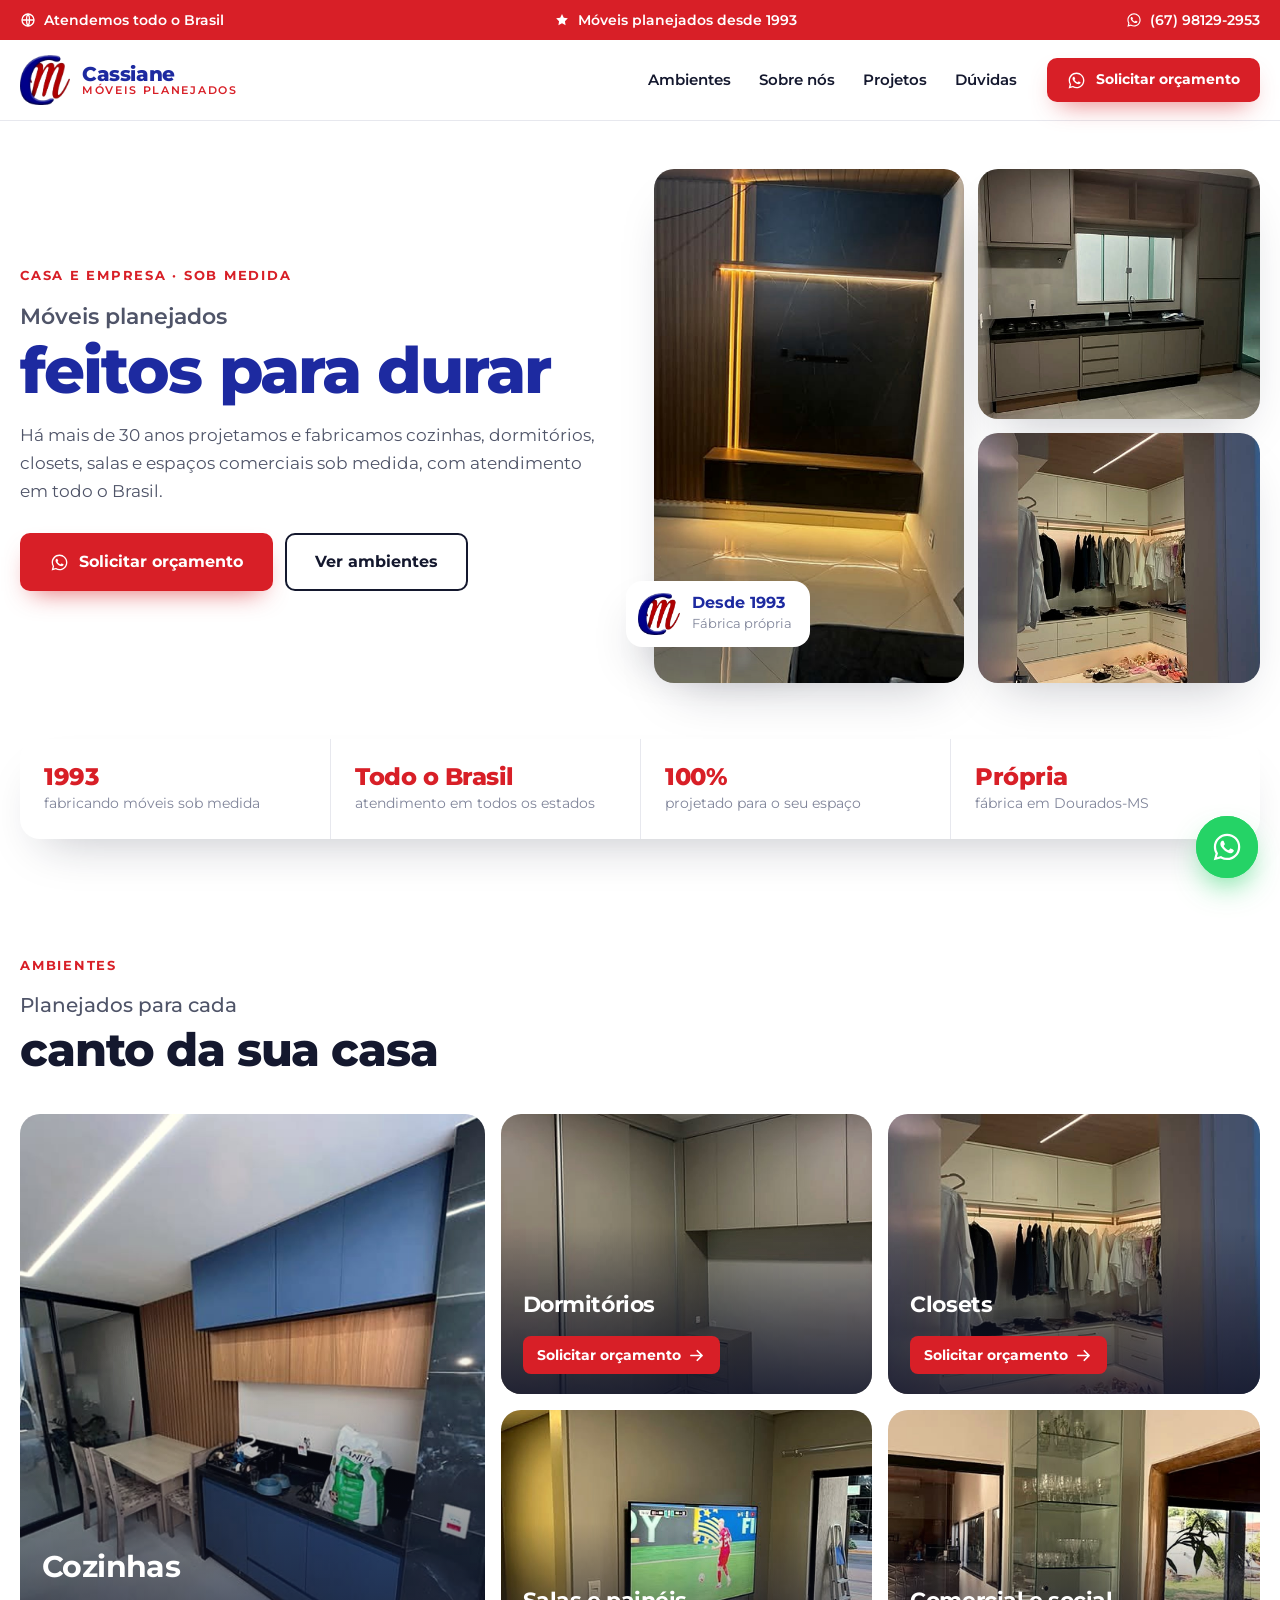
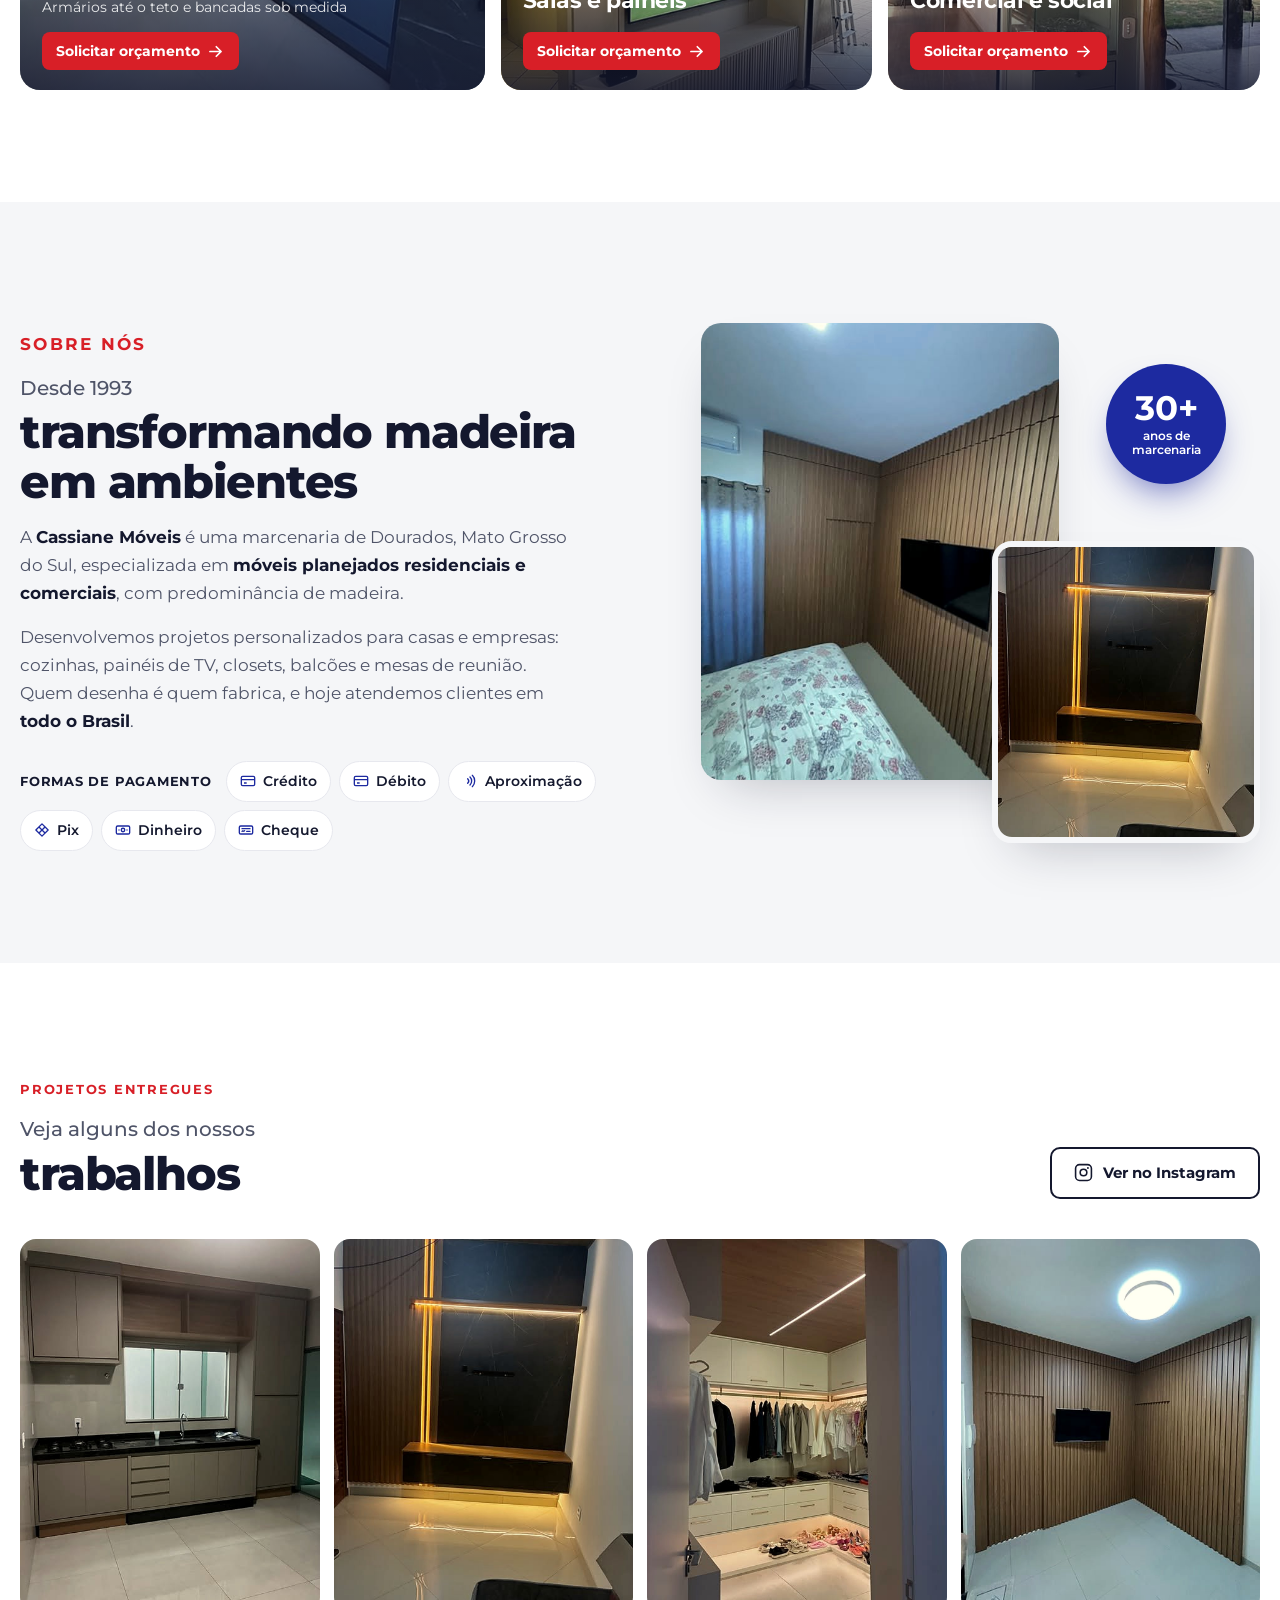
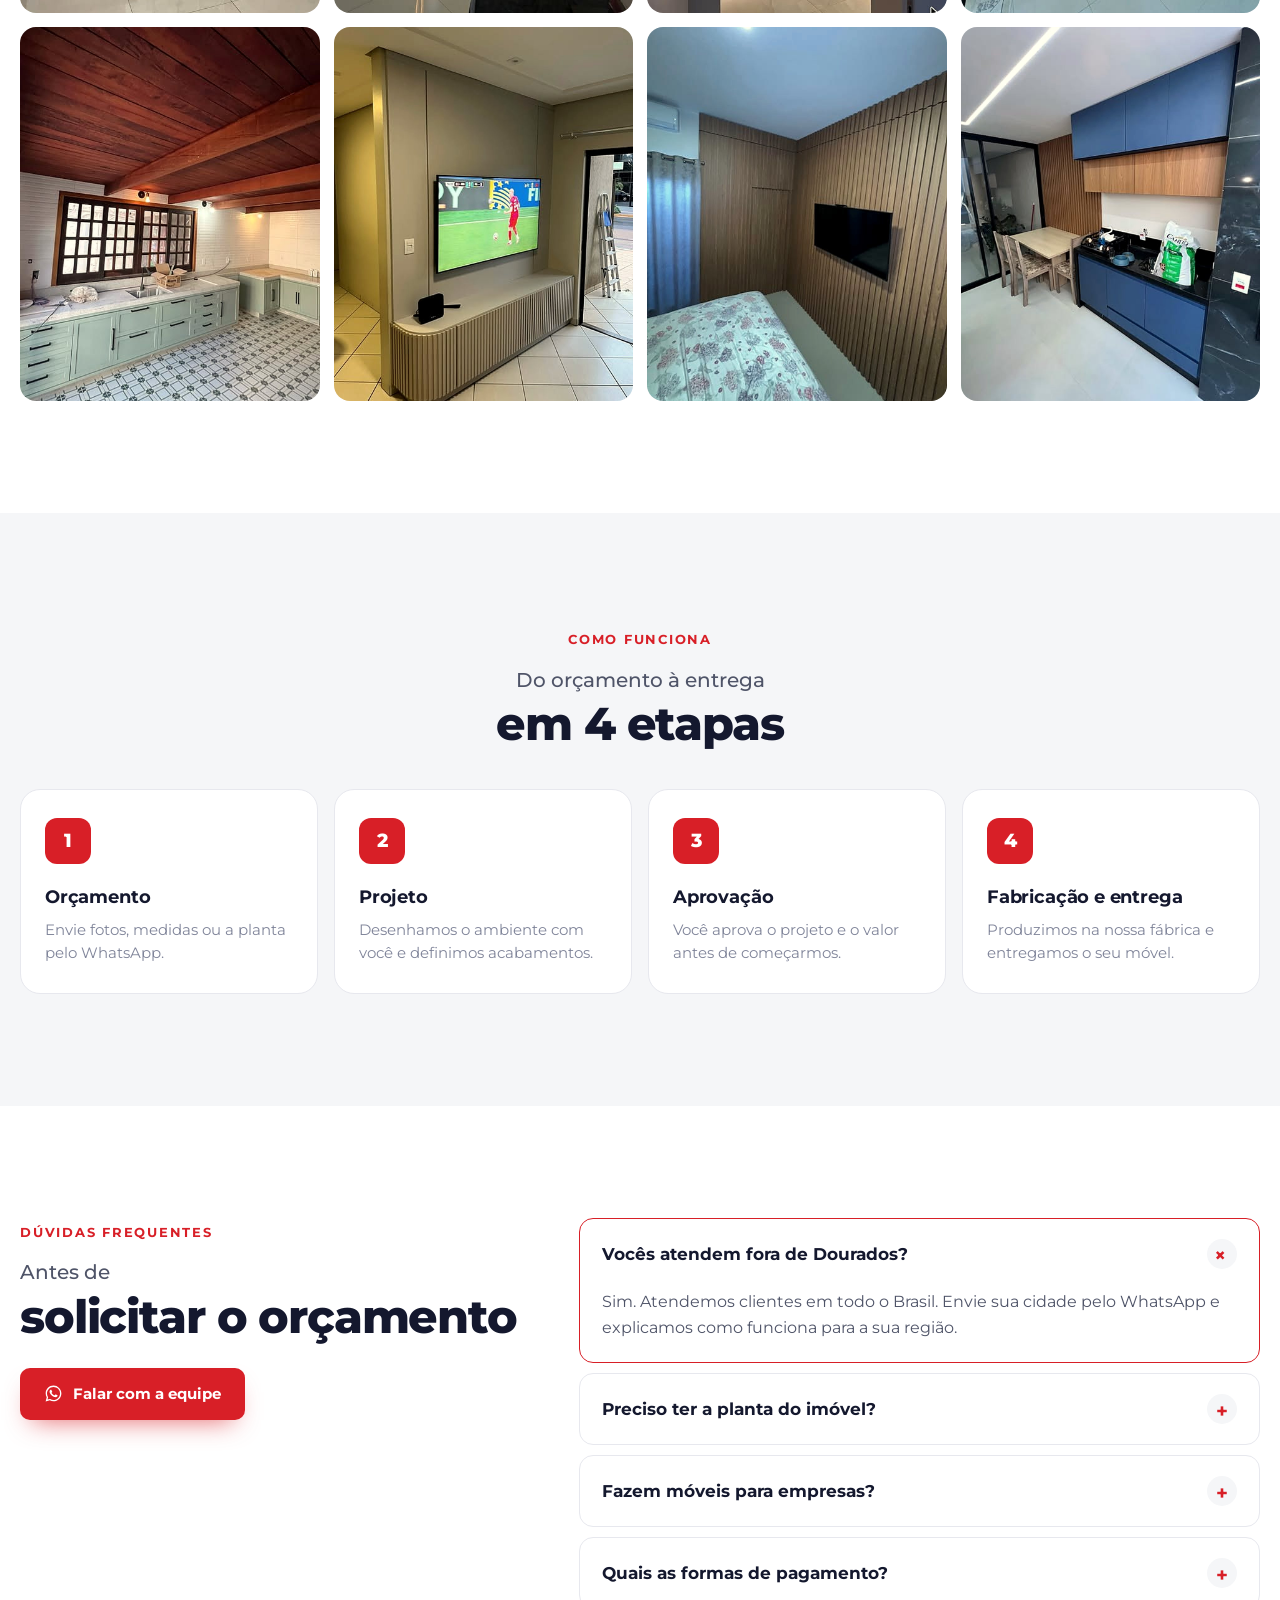
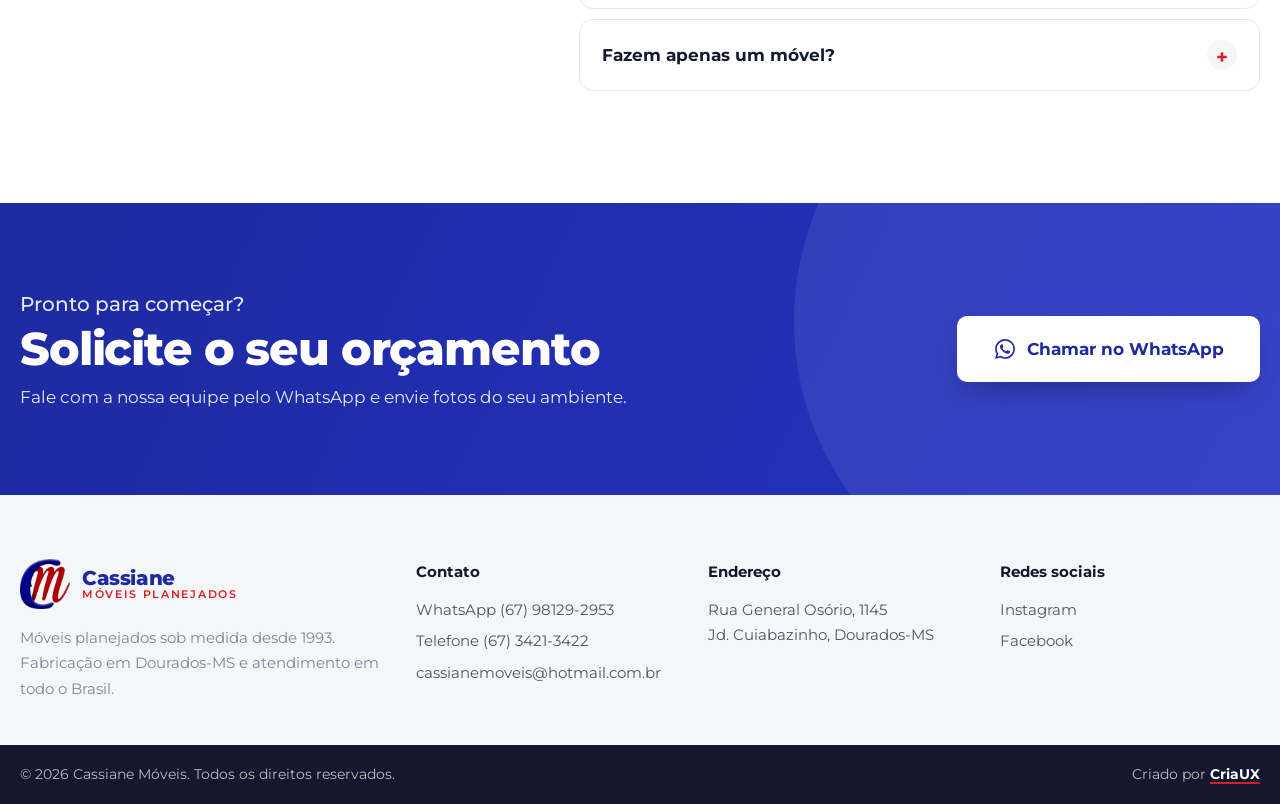
==== commit cf570d3f: "Opção 3 vira a página principal" ====
--- a/index.html
+++ b/index.html
@@ -3,39 +3,45 @@
 <head>
 <meta charset="utf-8">
 <meta name="viewport" content="width=device-width, initial-scale=1">
-<title>Cassiane Móveis · Móveis Planejados sob Medida em Dourados-MS</title>
-<meta name="description" content="Cozinhas, dormitórios, closets e salas planejados sob medida, com fabricação própria em Dourados-MS. Peça seu orçamento pelo WhatsApp.">
-<meta name="theme-color" content="#1d2aa0">
-<meta property="og:title" content="Cassiane Móveis · Móveis planejados sob medida">
-<meta property="og:description" content="Móveis planejados sob medida com fabricação própria em Dourados-MS.">
-<meta property="og:image" content="img/painel-led.jpg">
-<meta property="og:type" content="website">
+<title>Cassiane Móveis · Móveis Planejados desde 1993</title>
+<meta name="description" content="Móveis planejados sob medida para casas e empresas desde 1993. Fabricação própria em Dourados-MS e atendimento em todo o Brasil. Solicite seu orçamento pelo WhatsApp.">
+<meta name="theme-color" content="#ffffff">
+<meta property="og:title" content="Cassiane Móveis · Móveis planejados desde 1993">
+<meta property="og:description" content="Sob medida para casas e empresas. Atendemos todo o Brasil.">
+<meta property="og:image" content="img/cozinha-cinza.jpg">
 <link rel="icon" href="img/logo-cm.png" type="image/png">
 <link rel="preconnect" href="https://fonts.googleapis.com">
 <link rel="preconnect" href="https://fonts.gstatic.com" crossorigin>
-<link href="https://fonts.googleapis.com/css2?family=Outfit:wght@300;400;500;600;700;800&display=swap" rel="stylesheet">
-<link rel="stylesheet" href="styles.css">
+<link href="https://fonts.googleapis.com/css2?family=Montserrat:wght@400;500;600;700;800&display=swap" rel="stylesheet">
+<link rel="stylesheet" href="style.css">
 <script type="application/ld+json">
-{"@context":"https://schema.org","@type":"FurnitureStore","name":"Cassiane Móveis","description":"Móveis planejados sob medida em Dourados-MS.","telephone":"+55-67-98129-2953","email":"cassianemoveis@hotmail.com.br","address":{"@type":"PostalAddress","streetAddress":"Rua General Osório, 1145 - Jardim Cuiabazinho","addressLocality":"Dourados","addressRegion":"MS","addressCountry":"BR"},"sameAs":["https://www.instagram.com/cm_cassiane_moveis/","https://www.facebook.com/cassianemoveis"]}
+{"@context":"https://schema.org","@type":"FurnitureStore","name":"Cassiane Móveis","foundingDate":"1993","areaServed":"BR","telephone":"+55-67-98129-2953","paymentAccepted":"Cartão de crédito, cartão de débito, pagamento por aproximação, Pix, dinheiro, cheque","address":{"@type":"PostalAddress","streetAddress":"Rua General Osório, 1145 - Jardim Cuiabazinho","addressLocality":"Dourados","addressRegion":"MS","addressCountry":"BR"},"sameAs":["https://www.instagram.com/cm_cassiane_moveis/","https://www.facebook.com/cassianemoveis"]}
 </script>
 </head>
 <body>
 <a class="skip" href="#conteudo">Pular para o conteúdo</a>
 
+<div class="info">
+  <div class="wrap info__in">
+    <span><svg class="i" aria-hidden="true"><use href="#i-br"/></svg>Atendemos todo o Brasil</span>
+    <span class="info__mid"><svg class="i" aria-hidden="true"><use href="#i-star"/></svg>Móveis planejados desde 1993</span>
+    <a data-wa="info" href="#" target="_blank" rel="noopener"><svg class="i" aria-hidden="true"><use href="#i-wa"/></svg>(67) 98129-2953</a>
+  </div>
+</div>
+
 <header class="hdr" id="topo">
   <div class="wrap hdr__in">
     <a href="#topo" class="logo" aria-label="Cassiane Móveis, início">
-      <img src="img/logo-cm.png" alt="" width="558" height="552" class="logo__img">
-      <span class="logo__txt">Cassiane <b>Móveis</b></span>
+      <img src="img/logo-cm.png" alt="" width="558" height="552">
+      <span>Cassiane<b>Móveis Planejados</b></span>
     </a>
     <nav class="hdr__nav" aria-label="Navegação principal">
-      <a href="#historia">Nossa história</a>
+      <a href="#ambientes">Ambientes</a>
+      <a href="#sobre">Sobre nós</a>
       <a href="#projetos">Projetos</a>
-      <a href="#como-funciona">Como funciona</a>
+      <a href="#duvidas">Dúvidas</a>
     </nav>
-    <a class="btn btn--wa btn--sm" data-wa="header" href="#" target="_blank" rel="noopener">
-      <svg class="i" aria-hidden="true"><use href="#i-wa"/></svg><span class="btn__txt">Orçamento</span>
-    </a>
+    <a class="btn btn--red btn--sm" data-wa="header" href="#" target="_blank" rel="noopener"><svg class="i" aria-hidden="true"><use href="#i-wa"/></svg><span>Solicitar orçamento</span></a>
   </div>
 </header>
 
@@ -43,190 +49,199 @@
 
 <!-- HERO -->
 <section class="hero">
-  <div class="wrap hero__grid">
-    <div class="hero__copy">
-      <p class="kicker">Marcenaria em Dourados-MS</p>
-      <h1 class="hero__title">
-        <span class="hero__lead">Móveis planejados</span>
-        <span class="hero__key">sob medida<span class="dot">.</span></span>
-      </h1>
-      <p class="hero__sub">Cozinhas, dormitórios, closets e salas projetados para o seu espaço, com fabricação própria e montagem pela nossa equipe.</p>
-      <div class="hero__actions">
-        <a class="btn btn--wa btn--lg" data-wa="hero" href="#" target="_blank" rel="noopener">
-          <svg class="i" aria-hidden="true"><use href="#i-wa"/></svg><span class="btn__txt">Pedir orçamento no WhatsApp</span>
-        </a>
-        <a class="link" href="#projetos">Ver projetos <svg class="i" aria-hidden="true"><use href="#i-arrow"/></svg></a>
-      </div>
-      <ul class="checks">
-        <li><svg class="i" aria-hidden="true"><use href="#i-check"/></svg>Orçamento pelo WhatsApp</li>
-        <li><svg class="i" aria-hidden="true"><use href="#i-check"/></svg>Projeto 100% sob medida</li>
-        <li><svg class="i" aria-hidden="true"><use href="#i-check"/></svg>Fabricação própria</li>
-      </ul>
-    </div>
-
-    <div class="hero__media">
-      <figure class="arch hero__main"><img src="img/painel-led.jpg" alt="Painel de TV planejado com ripado e LED" width="960" height="1280" fetchpriority="high"></figure>
-      <figure class="hero__round"><img src="img/cozinha-azul.jpg" alt="Cozinha planejada azul" width="960" height="1280"></figure>
-      <div class="badge">
-        <img src="img/logo-cm.png" alt="" width="558" height="552">
-        <span><b>Fabricação própria</b><small>Marcenaria em Dourados-MS</small></span>
-      </div>
-      
-    </div>
-  </div>
-</section>
-
-<!-- BENEFÍCIOS -->
-<section class="bar" aria-label="Diferenciais">
-  <div class="wrap bar__in">
-    <div><svg class="i" aria-hidden="true"><use href="#i-saw"/></svg><span><b>Fabricação própria</b><small>Sem intermediários</small></span></div>
-    <div><svg class="i" aria-hidden="true"><use href="#i-ruler"/></svg><span><b>100% sob medida</b><small>Cada centímetro aproveitado</small></span></div>
-    <div><svg class="i" aria-hidden="true"><use href="#i-tool"/></svg><span><b>Montagem inclusa</b><small>Feita pela nossa equipe</small></span></div>
-    <div><svg class="i" aria-hidden="true"><use href="#i-chat"/></svg><span><b>Atendimento direto</b><small>Você fala com quem faz</small></span></div>
-  </div>
-</section>
-
-<!-- HISTÓRIA -->
-<section class="story" id="historia">
-  <div class="wrap story__grid">
-    <div class="story__media">
-      <figure class="arch story__a"><img src="img/suite-ripada.jpg" alt="Suíte com parede ripada" loading="lazy" width="960" height="1280"></figure>
-      <figure class="story__b"><img src="img/closet.jpg" alt="Closet planejado com LED" loading="lazy" width="960" height="1280"></figure>
-      
-    </div>
-    <div class="story__copy">
-      <p class="kicker">Nossa história</p>
-      <h2 class="title"><span class="title__lead">Uma história que nasceu na</span><span class="title__key">marcenaria</span></h2>
-      <p>A Cassiane Móveis começou com um jeito simples de trabalhar: ouvir o cliente, medir com cuidado e entregar o móvel exatamente como foi combinado.</p>
-      <p>Hoje projetamos ambientes completos, mas o compromisso continua o mesmo: <b>quem desenha é quem fabrica e monta.</b></p>
-      <ul class="perks">
-        <li><span class="perks__ico"><svg class="i" aria-hidden="true"><use href="#i-saw"/></svg></span>Fabricação própria</li>
-        <li><span class="perks__ico"><svg class="i" aria-hidden="true"><use href="#i-ruler"/></svg></span>100% sob medida</li>
-        <li><span class="perks__ico"><svg class="i" aria-hidden="true"><use href="#i-spark"/></svg></span>Acabamento premium</li>
-        <li><span class="perks__ico"><svg class="i" aria-hidden="true"><use href="#i-chat"/></svg></span>Atendimento direto</li>
-      </ul>
+  <div class="wrap">
+    <div class="hero__grid">
+      <div class="hero__copy">
+        <p class="tag">Casa e empresa · Sob medida</p>
+        <h1><span class="h1__lead">Móveis planejados</span><span class="h1__key">feitos para durar</span></h1>
+        <p class="hero__sub">Há mais de 30 anos projetamos e fabricamos cozinhas, dormitórios, closets, salas e espaços comerciais sob medida, com atendimento em todo o Brasil.</p>
+        <div class="hero__ctas">
+          <a class="btn btn--red btn--lg" data-wa="hero" href="#" target="_blank" rel="noopener"><svg class="i" aria-hidden="true"><use href="#i-wa"/></svg><span>Solicitar orçamento</span></a>
+          <a class="btn btn--line btn--lg" href="#ambientes"><span>Ver ambientes</span></a>
+        </div>
+      </div>
+      <div class="hero__mosaic">
+        <figure class="m m--a"><img src="img/painel-led.jpg" alt="Painel de TV com ripado e LED" width="960" height="1280" fetchpriority="high"></figure>
+        <figure class="m m--b"><img src="img/cozinha-cinza.jpg" alt="Cozinha planejada fendi" width="960" height="1280"></figure>
+        <figure class="m m--c"><img src="img/closet.jpg" alt="Closet planejado com LED" width="960" height="1280"></figure>
+        <div class="hero__seal"><img src="img/logo-cm.png" alt="" width="558" height="552"><span><b>Desde 1993</b><small>Fábrica própria</small></span></div>
+      </div>
+    </div>
+
+    <ul class="stats">
+      <li><b>1993</b><span>fabricando móveis sob medida</span></li>
+      <li><b>Todo o Brasil</b><span>atendimento em todos os estados</span></li>
+      <li><b>100%</b><span>projetado para o seu espaço</span></li>
+      <li><b>Própria</b><span>fábrica em Dourados-MS</span></li>
+    </ul>
+  </div>
+</section>
+
+<!-- AMBIENTES -->
+<section class="sec" id="ambientes">
+  <div class="wrap">
+    <div class="head">
+      <p class="tag">Ambientes</p>
+      <h2><span class="h2__lead">Planejados para cada</span><span class="h2__key">canto da sua casa</span></h2>
+    </div>
+    <div class="bento">
+      <a class="tile tile--big" data-wa="ambiente" data-topic="cozinha planejada" href="#" target="_blank" rel="noopener">
+        <img src="img/cozinha-azul.jpg" alt="Cozinha planejada azul com madeirado" loading="lazy" width="960" height="1280" style="object-position:50% 20%">
+        <span class="tile__body"><b>Cozinhas</b><small>Armários até o teto e bancadas sob medida</small><span class="tile__cta">Solicitar orçamento <svg class="i" aria-hidden="true"><use href="#i-arrow"/></svg></span></span>
+      </a>
+      <a class="tile" data-wa="ambiente" data-topic="dormitório" href="#" target="_blank" rel="noopener">
+        <img src="img/dormitorio-guarda-roupa.jpg" alt="Guarda-roupa planejado" loading="lazy" width="960" height="1280">
+        <span class="tile__body"><b>Dormitórios</b><span class="tile__cta">Solicitar orçamento <svg class="i" aria-hidden="true"><use href="#i-arrow"/></svg></span></span>
+      </a>
+      <a class="tile" data-wa="ambiente" data-topic="closet" href="#" target="_blank" rel="noopener">
+        <img src="img/closet.jpg" alt="Closet planejado com LED" loading="lazy" width="960" height="1280">
+        <span class="tile__body"><b>Closets</b><span class="tile__cta">Solicitar orçamento <svg class="i" aria-hidden="true"><use href="#i-arrow"/></svg></span></span>
+      </a>
+      <a class="tile" data-wa="ambiente" data-topic="sala / painel de TV" href="#" target="_blank" rel="noopener">
+        <img src="img/home-theater.jpg" alt="Painel de TV com rack ripado" loading="lazy" width="960" height="1280">
+        <span class="tile__body"><b>Salas e painéis</b><span class="tile__cta">Solicitar orçamento <svg class="i" aria-hidden="true"><use href="#i-arrow"/></svg></span></span>
+      </a>
+      <a class="tile" data-wa="ambiente" data-topic="projeto comercial (balcões, mesas de reunião)" href="#" target="_blank" rel="noopener">
+        <img src="img/cristaleira.jpg" alt="Cristaleira planejada" loading="lazy" width="960" height="1280">
+        <span class="tile__body"><b>Comercial e social</b><span class="tile__cta">Solicitar orçamento <svg class="i" aria-hidden="true"><use href="#i-arrow"/></svg></span></span>
+      </a>
+    </div>
+  </div>
+</section>
+
+<!-- SOBRE -->
+<section class="sec sec--gray" id="sobre">
+  <div class="wrap about">
+    <div class="about__copy">
+      <p class="tag">Sobre nós</p>
+      <h2><span class="h2__lead">Desde 1993</span><span class="h2__key">transformando madeira em ambientes</span></h2>
+      <p>A <b>Cassiane Móveis</b> é uma marcenaria de Dourados, Mato Grosso do Sul, especializada em <b>móveis planejados residenciais e comerciais</b>, com predominância de madeira.</p>
+      <p>Desenvolvemos projetos personalizados para casas e empresas: cozinhas, painéis de TV, closets, balcões e mesas de reunião. Quem desenha é quem fabrica, e hoje atendemos clientes em <b>todo o Brasil</b>.</p>
+      <div class="pay">
+        <span class="pay__t">Formas de pagamento</span>
+        <span class="chip"><svg class="i" aria-hidden="true"><use href="#i-card"/></svg>Crédito</span>
+        <span class="chip"><svg class="i" aria-hidden="true"><use href="#i-card"/></svg>Débito</span>
+        <span class="chip"><svg class="i" aria-hidden="true"><use href="#i-nfc"/></svg>Aproximação</span>
+        <span class="chip"><svg class="i" aria-hidden="true"><use href="#i-pix"/></svg>Pix</span>
+        <span class="chip"><svg class="i" aria-hidden="true"><use href="#i-cash"/></svg>Dinheiro</span>
+        <span class="chip"><svg class="i" aria-hidden="true"><use href="#i-check"/></svg>Cheque</span>
+      </div>
+    </div>
+    <div class="about__media">
+      <img class="about__a" src="img/suite-ripada.jpg" alt="Suíte com parede ripada" loading="lazy" width="960" height="1280">
+      <img class="about__b" src="img/painel-led.jpg" alt="Painel ripado com LED" loading="lazy" width="960" height="1280">
+      <div class="about__seal"><b>30+</b><span>anos de marcenaria</span></div>
     </div>
   </div>
 </section>
 
 <!-- PROJETOS -->
-<section class="work" id="projetos">
-  <div class="wrap work__head">
+<section class="sec" id="projetos">
+  <div class="wrap">
+    <div class="head head--row">
+      <div>
+        <p class="tag">Projetos entregues</p>
+        <h2><span class="h2__lead">Veja alguns dos nossos</span><span class="h2__key">trabalhos</span></h2>
+      </div>
+      <a class="btn btn--line btn--md" href="https://www.instagram.com/cm_cassiane_moveis/" target="_blank" rel="noopener"><svg class="i" aria-hidden="true"><use href="#i-ig"/></svg><span>Ver no Instagram</span></a>
+    </div>
+    <div class="gal" id="gal">
+      <button class="g" data-title="Cozinha fendi até o teto"><img src="img/cozinha-cinza.jpg" alt="Cozinha fendi" loading="lazy" width="960" height="1280"></button>
+      <button class="g" data-title="Painel ripado com LED"><img src="img/painel-led.jpg" alt="Painel ripado com LED" loading="lazy" width="960" height="1280"></button>
+      <button class="g" data-title="Closet em L iluminado"><img src="img/closet.jpg" alt="Closet em L" loading="lazy" width="960" height="1280"></button>
+      <button class="g" data-title="Quarto ripado com porta oculta"><img src="img/dormitorio-ripado.jpg" alt="Quarto ripado" loading="lazy" width="960" height="1280"></button>
+      <button class="g" data-title="Cozinha verde sálvia"><img src="img/cozinha-verde.jpg" alt="Cozinha verde" loading="lazy" width="960" height="1280"></button>
+      <button class="g" data-title="Rack ripado de cantos curvos"><img src="img/home-theater.jpg" alt="Rack ripado" loading="lazy" width="960" height="1280"></button>
+      <button class="g" data-title="Suíte com parede ripada"><img src="img/suite-ripada.jpg" alt="Suíte ripada" loading="lazy" width="960" height="1280"></button>
+      <button class="g" data-title="Cozinha azul com madeirado"><img src="img/cozinha-azul.jpg" alt="Cozinha azul" loading="lazy" width="960" height="1280"></button>
+    </div>
+  </div>
+</section>
+
+<!-- COMO FUNCIONA -->
+<section class="sec sec--gray" id="como-funciona">
+  <div class="wrap">
+    <div class="head head--center">
+      <p class="tag">Como funciona</p>
+      <h2><span class="h2__lead">Do orçamento à entrega</span><span class="h2__key">em 4 etapas</span></h2>
+    </div>
+    <ol class="steps">
+      <li><span>1</span><h3>Orçamento</h3><p>Envie fotos, medidas ou a planta pelo WhatsApp.</p></li>
+      <li><span>2</span><h3>Projeto</h3><p>Desenhamos o ambiente com você e definimos acabamentos.</p></li>
+      <li><span>3</span><h3>Aprovação</h3><p>Você aprova o projeto e o valor antes de começarmos.</p></li>
+      <li><span>4</span><h3>Fabricação e entrega</h3><p>Produzimos na nossa fábrica e entregamos o seu móvel.</p></li>
+    </ol>
+  </div>
+</section>
+
+<!-- DÚVIDAS -->
+<section class="sec" id="duvidas">
+  <div class="wrap faq">
+    <div class="head">
+      <p class="tag">Dúvidas frequentes</p>
+      <h2><span class="h2__lead">Antes de</span><span class="h2__key">solicitar o orçamento</span></h2>
+      <a class="btn btn--red btn--md" data-wa="faq" href="#" target="_blank" rel="noopener"><svg class="i" aria-hidden="true"><use href="#i-wa"/></svg><span>Falar com a equipe</span></a>
+    </div>
+    <div class="faq__list">
+      <details open><summary>Vocês atendem fora de Dourados?</summary><p>Sim. Atendemos clientes em todo o Brasil. Envie sua cidade pelo WhatsApp e explicamos como funciona para a sua região.</p></details>
+      <details><summary>Preciso ter a planta do imóvel?</summary><p>Não é obrigatório. Fotos e medidas aproximadas já bastam para começar a conversa.</p></details>
+      <details><summary>Fazem móveis para empresas?</summary><p>Sim. Além de residências, fazemos projetos comerciais como balcões e mesas de reunião.</p></details>
+      <details><summary>Quais as formas de pagamento?</summary><p>Aceitamos cartão de crédito, débito, pagamento por aproximação, Pix, dinheiro e cheque.</p></details>
+      <details><summary>Fazem apenas um móvel?</summary><p>Sim. Fazemos desde uma peça, como um painel de TV, até ambientes completos.</p></details>
+    </div>
+  </div>
+</section>
+
+<!-- CTA -->
+<section class="cta">
+  <div class="wrap cta__in">
     <div>
-      <p class="kicker kicker--light">Portfólio</p>
-      <h2 class="title title--light"><span class="title__lead">Projetos</span><span class="title__key">entregues</span></h2>
-    </div>
-    <div class="work__ctrl">
-      <button class="circ" id="wPrev" aria-label="Projeto anterior"><svg class="i" aria-hidden="true"><use href="#i-arrow"/></svg></button>
-      <button class="circ" id="wNext" aria-label="Próximo projeto"><svg class="i" aria-hidden="true"><use href="#i-arrow"/></svg></button>
-    </div>
-  </div>
-
-  <div class="rail" id="rail" tabindex="0" aria-label="Galeria de projetos, role para os lados">
-    <button class="p" data-title="Cozinha azul com madeirado" data-tag="Cozinha"><span class="p__img"><img src="img/cozinha-azul.jpg" alt="Cozinha azul com aéreos amadeirados" loading="eager" width="960" height="1280"><span class="p__tag">Cozinha</span></span><span class="p__cap">Cozinha azul com madeirado</span></button>
-    <button class="p" data-title="Closet em L iluminado" data-tag="Closet"><span class="p__img"><img src="img/closet.jpg" alt="Closet em L com LED" loading="eager" width="960" height="1280"><span class="p__tag">Closet</span></span><span class="p__cap">Closet em L iluminado</span></button>
-    <button class="p" data-title="Suíte com parede ripada" data-tag="Quarto"><span class="p__img"><img src="img/suite-ripada.jpg" alt="Suíte com parede ripada" loading="eager" width="960" height="1280"><span class="p__tag">Quarto</span></span><span class="p__cap">Suíte com parede ripada</span></button>
-    <button class="p" data-title="Rack ripado de cantos curvos" data-tag="Sala"><span class="p__img"><img src="img/home-theater.jpg" alt="Rack ripado de cantos curvos" loading="lazy" width="960" height="1280"><span class="p__tag">Sala</span></span><span class="p__cap">Rack ripado de cantos curvos</span></button>
-    <button class="p" data-title="Cozinha fendi até o teto" data-tag="Cozinha"><span class="p__img"><img src="img/cozinha-cinza.jpg" alt="Cozinha fendi" loading="lazy" width="960" height="1280"><span class="p__tag">Cozinha</span></span><span class="p__cap">Cozinha fendi até o teto</span></button>
-    <button class="p" data-title="Quarto ripado com porta oculta" data-tag="Quarto"><span class="p__img"><img src="img/dormitorio-ripado.jpg" alt="Quarto ripado com porta oculta" loading="lazy" width="960" height="1280"><span class="p__tag">Quarto</span></span><span class="p__cap">Quarto ripado com porta oculta</span></button>
-    <button class="p" data-title="Painel ripado com LED" data-tag="Sala"><span class="p__img"><img src="img/painel-led.jpg" alt="Painel ripado com LED" loading="lazy" width="960" height="1280"><span class="p__tag">Sala</span></span><span class="p__cap">Painel ripado com LED</span></button>
-    <button class="p" data-title="Cristaleira em vidro" data-tag="Área social"><span class="p__img"><img src="img/cristaleira.jpg" alt="Cristaleira em vidro" loading="lazy" width="960" height="1280"><span class="p__tag">Área social</span></span><span class="p__cap">Cristaleira em vidro</span></button>
-    <button class="p" data-title="Cozinha verde sálvia" data-tag="Cozinha"><span class="p__img"><img src="img/cozinha-verde.jpg" alt="Cozinha verde sálvia" loading="lazy" width="960" height="1280"><span class="p__tag">Cozinha</span></span><span class="p__cap">Cozinha verde sálvia</span></button>
-    <button class="p" data-title="Guarda-roupa de correr" data-tag="Quarto"><span class="p__img"><img src="img/dormitorio-guarda-roupa.jpg" alt="Guarda-roupa de correr" loading="lazy" width="960" height="1280"><span class="p__tag">Quarto</span></span><span class="p__cap">Guarda-roupa de correr</span></button>
-  </div>
-
-  <div class="wrap work__foot">
-    <a class="btn btn--wa btn--lg" data-wa="projetos" href="#" target="_blank" rel="noopener"><svg class="i" aria-hidden="true"><use href="#i-wa"/></svg><span class="btn__txt">Quero um projeto assim</span></a>
-    <a class="link link--light" href="https://www.instagram.com/cm_cassiane_moveis/" target="_blank" rel="noopener">Mais no Instagram <svg class="i" aria-hidden="true"><use href="#i-arrow"/></svg></a>
-  </div>
-</section>
-
-<!-- COMO FUNCIONA -->
-<section class="steps-sec" id="como-funciona">
-  <div class="wrap">
-    <div class="steps-head">
-      <p class="kicker">Como funciona</p>
-      <h2 class="title"><span class="title__lead">Do orçamento à montagem em</span><span class="title__key">4 passos</span></h2>
-    </div>
-    <ol class="steps">
-      <li><span class="steps__n">1</span><h3>Orçamento</h3><p>Envie fotos ou a planta do ambiente pelo WhatsApp.</p></li>
-      <li><span class="steps__n">2</span><h3>Medição</h3><p>Vamos até você conferir cada medida e detalhe da obra.</p></li>
-      <li><span class="steps__n">3</span><h3>Projeto</h3><p>Você escolhe cores e acabamentos e aprova o valor antes de começar.</p></li>
-      <li><span class="steps__n">4</span><h3>Montagem</h3><p>Fabricamos e instalamos com a nossa própria equipe.</p></li>
-    </ol>
-  </div>
-</section>
-
-<!-- CTA -->
-<section class="cta" id="contato">
-  <div class="wrap">
-    <div class="cta__box">
-      <div class="cta__copy">
-        <h2 class="title title--light"><span class="title__lead">Vamos tirar o seu</span><span class="title__key">projeto do papel</span></h2>
-        <p>Envie uma foto do ambiente pelo WhatsApp e receba o seu orçamento.</p>
-        <a class="btn btn--wa btn--xl" data-wa="final" href="#" target="_blank" rel="noopener"><svg class="i" aria-hidden="true"><use href="#i-wa"/></svg><span class="btn__txt">Pedir orçamento agora</span></a>
-      </div>
-      <figure class="arch cta__photo"><img src="img/home-theater.jpg" alt="Painel de TV com rack ripado" loading="lazy" width="960" height="1280"></figure>
-    </div>
+      <h2><span class="h2__lead">Pronto para começar?</span><span class="h2__key">Solicite o seu orçamento</span></h2>
+      <p>Fale com a nossa equipe pelo WhatsApp e envie fotos do seu ambiente.</p>
+    </div>
+    <a class="btn btn--white btn--xl" data-wa="cta" href="#" target="_blank" rel="noopener"><svg class="i" aria-hidden="true"><use href="#i-wa"/></svg><span>Chamar no WhatsApp</span></a>
   </div>
 </section>
 </main>
 
 <footer class="ftr">
   <div class="wrap ftr__grid">
-    <a href="#topo" class="logo logo--ftr" aria-label="Voltar ao topo">
-      <span class="logo__chip"><img src="img/logo-cm.png" alt="" width="558" height="552"></span>
-      <span class="logo__txt">Cassiane <b>Móveis</b></span>
-    </a>
-    <div class="ftr__col">
-      <h4>Fale com a gente</h4>
-      <a data-wa="ftr" href="#" target="_blank" rel="noopener">WhatsApp (67) 98129-2953</a>
-      <a href="tel:+556734213422">Telefone (67) 3421-3422</a>
-    </div>
-    <div class="ftr__col">
-      <h4>Visite</h4>
-      <a href="https://www.google.com/maps/search/?api=1&amp;query=Rua+General+Os%C3%B3rio+1145+Dourados+MS" target="_blank" rel="noopener">Rua General Osório, 1145<br>Jd. Cuiabazinho, Dourados-MS</a>
-    </div>
-    <div class="ftr__col">
-      <h4>Siga</h4>
-      <a href="https://www.instagram.com/cm_cassiane_moveis/" target="_blank" rel="noopener">Instagram</a>
-      <a href="https://www.facebook.com/cassianemoveis" target="_blank" rel="noopener">Facebook</a>
-    </div>
-  </div>
-  <div class="wrap ftr__bottom">
-    <span>© <span id="ano">2026</span> Cassiane Móveis</span>
-    <span class="credit">Criado por <a href="https://criaux.com.br/" target="_blank" rel="noopener">CriaUX</a></span>
+    <div class="ftr__brand">
+      <a href="#topo" class="logo" aria-label="Voltar ao topo"><img src="img/logo-cm.png" alt="" width="558" height="552"><span>Cassiane<b>Móveis Planejados</b></span></a>
+      <p>Móveis planejados sob medida desde 1993. Fabricação em Dourados-MS e atendimento em todo o Brasil.</p>
+    </div>
+    <div><h4>Contato</h4><a data-wa="ftr" href="#" target="_blank" rel="noopener">WhatsApp (67) 98129-2953</a><a href="tel:+556734213422">Telefone (67) 3421-3422</a><a href="mailto:cassianemoveis@hotmail.com.br">cassianemoveis@hotmail.com.br</a></div>
+    <div><h4>Endereço</h4><a href="https://www.google.com/maps/search/?api=1&amp;query=Rua+General+Os%C3%B3rio+1145+Dourados+MS" target="_blank" rel="noopener">Rua General Osório, 1145<br>Jd. Cuiabazinho, Dourados-MS</a></div>
+    <div><h4>Redes sociais</h4><a href="https://www.instagram.com/cm_cassiane_moveis/" target="_blank" rel="noopener">Instagram</a><a href="https://www.facebook.com/cassianemoveis" target="_blank" rel="noopener">Facebook</a></div>
+  </div>
+  <div class="ftr__bottom">
+    <div class="wrap ftr__bottom-in"><span>© <span id="ano">2026</span> Cassiane Móveis. Todos os direitos reservados.</span><span class="credit">Criado por <a href="https://criaux.com.br/" target="_blank" rel="noopener">CriaUX</a></span></div>
   </div>
 </footer>
 
-<a class="fab" data-wa="flutuante" href="#" target="_blank" rel="noopener" aria-label="Pedir orçamento no WhatsApp">
-  <svg class="i" aria-hidden="true"><use href="#i-wa"/></svg><span class="fab__txt">Pedir orçamento</span>
-</a>
+<a class="fab" data-wa="flutuante" href="#" target="_blank" rel="noopener" aria-label="Falar no WhatsApp"><svg class="i" aria-hidden="true"><use href="#i-wa"/></svg></a>
 
 <dialog class="lb" id="lb" aria-label="Projeto ampliado">
-  <button class="circ lb__x" data-close aria-label="Fechar"><svg class="i" aria-hidden="true"><use href="#i-x"/></svg></button>
-  <button class="circ lb__prev" data-prev aria-label="Anterior"><svg class="i" aria-hidden="true"><use href="#i-arrow"/></svg></button>
-  <figure class="lb__fig">
-    <img id="lbImg" src="" alt="">
-    <figcaption><span><small id="lbTag"></small><b id="lbCap"></b></span>
-      <a class="btn btn--wa btn--md" id="lbWa" href="#" target="_blank" rel="noopener"><svg class="i" aria-hidden="true"><use href="#i-wa"/></svg><span class="btn__txt">Quero um assim</span></a>
-    </figcaption>
-  </figure>
-  <button class="circ lb__next" data-next aria-label="Próximo"><svg class="i" aria-hidden="true"><use href="#i-arrow"/></svg></button>
+  <button class="lb__btn lb__x" data-close aria-label="Fechar"><svg class="i" aria-hidden="true"><use href="#i-x"/></svg></button>
+  <button class="lb__btn lb__prev" data-prev aria-label="Anterior"><svg class="i" aria-hidden="true"><use href="#i-arrow"/></svg></button>
+  <figure class="lb__fig"><img id="lbImg" src="" alt=""><figcaption><b id="lbCap"></b><a class="btn btn--red btn--md" id="lbWa" href="#" target="_blank" rel="noopener"><svg class="i" aria-hidden="true"><use href="#i-wa"/></svg><span>Quero um assim</span></a></figcaption></figure>
+  <button class="lb__btn lb__next" data-next aria-label="Próximo"><svg class="i" aria-hidden="true"><use href="#i-arrow"/></svg></button>
 </dialog>
 
 <svg width="0" height="0" style="position:absolute" aria-hidden="true">
   <symbol id="i-wa" viewBox="0 0 24 24"><path fill="currentColor" d="M19.05 4.91A9.82 9.82 0 0 0 12.04 2C6.58 2 2.13 6.45 2.13 11.91c0 1.75.46 3.45 1.32 4.95L2.05 22l5.25-1.38a9.9 9.9 0 0 0 4.74 1.21c5.46 0 9.91-4.45 9.91-9.91 0-2.65-1.03-5.14-2.9-7.01Zm-7.01 15.24c-1.48 0-2.93-.4-4.2-1.15l-.3-.18-3.12.82.83-3.04-.2-.31a8.26 8.26 0 0 1-1.26-4.38c0-4.54 3.7-8.24 8.24-8.24 2.2 0 4.27.86 5.82 2.42a8.18 8.18 0 0 1 2.41 5.83c.01 4.54-3.68 8.23-8.22 8.23Zm4.52-6.16c-.25-.12-1.47-.72-1.69-.81-.23-.08-.39-.12-.56.12-.17.25-.64.81-.78.97-.14.17-.29.19-.54.06-.25-.12-1.05-.39-1.99-1.23-.74-.66-1.23-1.47-1.38-1.72-.14-.25-.02-.38.11-.51.11-.11.25-.29.37-.43s.17-.25.25-.41c.08-.17.04-.31-.02-.43s-.56-1.34-.76-1.84c-.2-.48-.41-.42-.56-.43h-.48c-.17 0-.43.06-.66.31-.22.25-.86.85-.86 2.07s.89 2.4 1.01 2.56c.12.17 1.75 2.67 4.23 3.74.59.26 1.05.41 1.41.52.59.19 1.13.16 1.56.1.48-.07 1.47-.6 1.67-1.18.21-.58.21-1.07.14-1.18s-.22-.16-.47-.28Z"/></symbol>
   <symbol id="i-arrow" viewBox="0 0 24 24"><path fill="none" stroke="currentColor" stroke-width="2.2" stroke-linecap="round" stroke-linejoin="round" d="M5 12h14M13 6l6 6-6 6"/></symbol>
   <symbol id="i-x" viewBox="0 0 24 24"><path fill="none" stroke="currentColor" stroke-width="2.2" stroke-linecap="round" d="M6 6l12 12M18 6 6 18"/></symbol>
-  <symbol id="i-saw" viewBox="0 0 24 24"><path fill="none" stroke="currentColor" stroke-width="2" stroke-linecap="round" stroke-linejoin="round" d="M3 15h13l4-4V7H8L3 12Zm3 0v3m3-3v3m3-3v3m3-3v3M17 7V4"/></symbol>
-  <symbol id="i-ruler" viewBox="0 0 24 24"><path fill="none" stroke="currentColor" stroke-width="2" stroke-linecap="round" stroke-linejoin="round" d="M21.3 15.3a2.4 2.4 0 0 1 0 3.4l-2.6 2.6a2.4 2.4 0 0 1-3.4 0L2.7 8.7a2.41 2.41 0 0 1 0-3.4l2.6-2.6a2.41 2.41 0 0 1 3.4 0ZM14.5 12.5l2-2M11.5 9.5l2-2M8.5 6.5l2-2M17.5 15.5l2-2"/></symbol>
-  <symbol id="i-spark" viewBox="0 0 24 24"><path fill="none" stroke="currentColor" stroke-width="2" stroke-linecap="round" stroke-linejoin="round" d="m12 3 1.9 5.6L19.5 10l-5.6 1.9L12 17.5l-1.9-5.6L4.5 10l5.6-1.4ZM19 17l.7 2 2 .7-2 .7-.7 2-.7-2-2-.7 2-.7Z"/></symbol>
-  <symbol id="i-check" viewBox="0 0 24 24"><circle cx="12" cy="12" r="10" fill="currentColor" opacity=".15"/><path fill="none" stroke="currentColor" stroke-width="2.4" stroke-linecap="round" stroke-linejoin="round" d="m7.5 12.5 3 3 6-6.5"/></symbol>
-  <symbol id="i-tool" viewBox="0 0 24 24"><path fill="none" stroke="currentColor" stroke-width="2" stroke-linecap="round" stroke-linejoin="round" d="M14.7 6.3a4 4 0 0 0-5.4 5.4L3 18l3 3 6.3-6.3a4 4 0 0 0 5.4-5.4l-2.5 2.5-2.4-.6-.6-2.4Z"/></symbol>
-  <symbol id="i-chat" viewBox="0 0 24 24"><path fill="none" stroke="currentColor" stroke-width="2" stroke-linecap="round" stroke-linejoin="round" d="M21 15a2 2 0 0 1-2 2H7l-4 4V5a2 2 0 0 1 2-2h14a2 2 0 0 1 2 2zM8 9h8M8 13h5"/></symbol>
+  <symbol id="i-br" viewBox="0 0 24 24"><circle cx="12" cy="12" r="9" fill="none" stroke="currentColor" stroke-width="2"/><path fill="none" stroke="currentColor" stroke-width="2" d="M3 12h18M12 3c3 3.2 3 14.8 0 18M12 3c-3 3.2-3 14.8 0 18"/></symbol>
+  <symbol id="i-star" viewBox="0 0 24 24"><path fill="currentColor" d="m12 3 2.7 5.6 6.1.9-4.4 4.3 1 6.1L12 17l-5.4 2.9 1-6.1L3.2 9.5l6.1-.9Z"/></symbol>
+  <symbol id="i-card" viewBox="0 0 24 24"><rect x="2" y="5" width="20" height="14" rx="2" fill="none" stroke="currentColor" stroke-width="2"/><path stroke="currentColor" stroke-width="2" d="M2 10h20M6 15h4"/></symbol>
+  <symbol id="i-nfc" viewBox="0 0 24 24"><path fill="none" stroke="currentColor" stroke-width="2" stroke-linecap="round" d="M8.5 8.5a5 5 0 0 1 0 7M12 6a8.5 8.5 0 0 1 0 12M15.5 3.5a12 12 0 0 1 0 17"/></symbol>
+  <symbol id="i-pix" viewBox="0 0 24 24"><path fill="none" stroke="currentColor" stroke-width="2" stroke-linejoin="round" d="M12 2.8 21.2 12 12 21.2 2.8 12Z"/><path fill="none" stroke="currentColor" stroke-width="2" d="m7.5 7.5 4.5 4.5 4.5-4.5M7.5 16.5 12 12l4.5 4.5"/></symbol>
+  <symbol id="i-cash" viewBox="0 0 24 24"><rect x="2" y="6" width="20" height="12" rx="2" fill="none" stroke="currentColor" stroke-width="2"/><circle cx="12" cy="12" r="2.6" fill="none" stroke="currentColor" stroke-width="2"/><path stroke="currentColor" stroke-width="2" stroke-linecap="round" d="M6 12h.01M18 12h.01"/></symbol>
+  <symbol id="i-check" viewBox="0 0 24 24"><rect x="2" y="6" width="20" height="12" rx="2" fill="none" stroke="currentColor" stroke-width="2"/><path stroke="currentColor" stroke-width="2" stroke-linecap="round" d="M6 14c1.5-2 2.5 1 4-1M13 14h5M6 10h12"/></symbol>
+  <symbol id="i-ig" viewBox="0 0 24 24"><rect x="2" y="2" width="20" height="20" rx="5" fill="none" stroke="currentColor" stroke-width="2"/><circle cx="12" cy="12" r="4.2" fill="none" stroke="currentColor" stroke-width="2"/><circle cx="17.6" cy="6.4" r="1.2" fill="currentColor"/></symbol>
 </svg>
 
-<script src="main.js" defer></script>
+<script src="app.js" defer></script>
 </body>
 </html>
--- a/style.css
+++ b/style.css
@@ -0,0 +1,239 @@
+/* ==========================================================
+   Cassiane Móveis — Opção 3 "Loja de planejados"
+   ========================================================== */
+:root{
+  --red:#d81f27;
+  --red-d:#b5161d;
+  --blue:#1d2aa0;
+  --ink:#14182e;
+  --text:#4f5468;
+  --muted:#80859a;
+  --line:#e7e8ee;
+  --gray:#f5f6f8;
+  --wa:#25d366;
+  --f:"Montserrat",system-ui,-apple-system,"Segoe UI",sans-serif;
+  --wrap:1240px;
+  --r:20px;
+  --ease:cubic-bezier(.22,.7,.2,1);
+  --sh:0 24px 50px -24px rgba(20,24,46,.28);
+}
+*,*::before,*::after{box-sizing:border-box}
+html{scroll-behavior:smooth;-webkit-text-size-adjust:100%;scroll-padding-top:90px}
+html,body{overflow-x:clip}
+body{margin:0;background:#fff;color:var(--text);font:400 16px/1.7 var(--f);-webkit-font-smoothing:antialiased}
+img{display:block;max-width:100%;height:auto}
+a{color:inherit;text-decoration:none}
+h1,h2,h3,h4,p{margin:0}
+button{font:inherit;color:inherit}
+b{font-weight:700;color:var(--ink)}
+.wrap{width:min(100% - 40px,var(--wrap));margin-inline:auto}
+.i{width:19px;height:19px;flex:none}
+.skip{position:absolute;left:-9999px;top:8px;z-index:200;background:var(--ink);color:#fff;padding:10px 16px;border-radius:8px}
+.skip:focus{left:8px}
+:focus-visible{outline:3px solid var(--blue);outline-offset:3px;border-radius:6px}
+
+/* Títulos */
+.tag{display:inline-block;font-size:12.5px;font-weight:700;letter-spacing:.14em;text-transform:uppercase;color:var(--red);margin-bottom:12px}
+h1,h2{display:flex;flex-direction:column;gap:2px;color:var(--ink)}
+.h2__lead{font-weight:500;font-size:clamp(17px,1.6vw,21px);color:var(--text)}
+.h2__key{font-weight:800;font-size:clamp(30px,3.6vw,46px);line-height:1.08;letter-spacing:-.025em}
+.head{margin-bottom:40px;max-width:720px}
+.head--row{max-width:none;display:flex;justify-content:space-between;align-items:flex-end;gap:20px;flex-wrap:wrap}
+.head--center{text-align:center;margin-inline:auto}
+.head--center h2{align-items:center}
+
+/* Botões */
+.btn{display:inline-flex;align-items:center;justify-content:center;gap:10px;border-radius:10px;font-weight:700;white-space:nowrap;cursor:pointer;border:2px solid transparent;transition:transform .2s var(--ease),background .2s,color .2s,box-shadow .2s,border-color .2s}
+.btn:hover{transform:translateY(-2px)}
+.btn--red{background:var(--red);color:#fff;box-shadow:0 12px 26px -12px rgba(216,31,39,.7)}
+.btn--red:hover{background:var(--red-d)}
+.btn--line{border-color:var(--ink);color:var(--ink);background:#fff}
+.btn--line:hover{background:var(--ink);color:#fff}
+.btn--white{background:#fff;color:var(--blue);box-shadow:0 14px 30px -12px rgba(0,0,0,.35)}
+.btn--sm{height:44px;padding:0 18px;font-size:14px}
+.btn--md{height:52px;padding:0 22px;font-size:15px}
+.btn--lg{height:58px;padding:0 28px;font-size:15.5px}
+.btn--xl{height:66px;padding:0 34px;font-size:17px}.btn--xl .i{width:24px;height:24px}
+
+/* Barra de informações */
+.info{background:var(--red);color:#fff;font-size:13.5px;font-weight:600}
+.info__in{display:flex;justify-content:space-between;align-items:center;gap:16px;height:40px}
+.info span,.info a{display:flex;align-items:center;gap:8px;white-space:nowrap}
+.info .i{width:16px;height:16px}
+@media (max-width:760px){.info .info__mid,.info a{display:none}.info__in{justify-content:center}}
+
+/* Header */
+.hdr{position:sticky;top:0;z-index:60;background:rgba(255,255,255,.95);backdrop-filter:blur(12px);-webkit-backdrop-filter:blur(12px);border-bottom:1px solid var(--line)}
+.hdr__in{display:flex;align-items:center;gap:30px;height:80px}
+.logo{display:flex;align-items:center;gap:12px}
+.logo img{width:50px;height:auto}
+.logo span{display:flex;flex-direction:column;font-weight:800;font-size:20px;line-height:1.05;color:var(--blue);letter-spacing:-.02em}
+.logo span b{font-weight:600;font-size:10.5px;letter-spacing:.16em;text-transform:uppercase;color:var(--red)}
+.hdr__nav{display:flex;gap:28px;margin-left:auto}
+.hdr__nav a{font-weight:600;font-size:14.5px;color:var(--ink);position:relative;padding:6px 0}
+.hdr__nav a::after{content:"";position:absolute;left:0;right:0;bottom:0;height:2px;background:var(--red);transform:scaleX(0);transition:transform .25s var(--ease)}
+.hdr__nav a:hover::after{transform:scaleX(1)}
+@media (max-width:960px){.hdr__nav{display:none}.hdr .btn{margin-left:auto}}
+@media (max-width:460px){.hdr__in{height:70px}.logo img{width:42px}.logo span{font-size:18px}.hdr .btn span{display:none}.hdr .btn{width:46px;padding:0}}
+
+/* Hero */
+.hero{padding:28px 0 0}
+.h1__lead{font-weight:600;font-size:clamp(18px,1.8vw,22px);color:var(--text)}
+.h1__key{font-weight:800;font-size:clamp(36px,4.4vw,58px);line-height:1.02;letter-spacing:-.03em;color:var(--blue)}
+.hero__sub{margin:18px 0 28px;font-size:16.5px}
+.hero__ctas{display:flex;gap:12px;flex-wrap:wrap}
+.stats{list-style:none;padding:0;margin:56px 0 0;position:relative;z-index:3;display:grid;grid-template-columns:repeat(4,1fr);background:#fff;border-radius:var(--r);box-shadow:var(--sh)}
+.stats li{padding:24px 24px;display:flex;flex-direction:column}
+.stats li+li{border-left:1px solid var(--line)}
+.stats b{font-size:24px;font-weight:800;color:var(--red);letter-spacing:-.02em;line-height:1.2}
+.stats span{font-size:13.5px;color:var(--muted)}
+@media (max-width:900px){
+          .stats{margin:18px 0 0;grid-template-columns:1fr 1fr}
+  .stats li:nth-child(3){border-left:0}
+  .stats li:nth-child(n+3){border-top:1px solid var(--line)}
+}
+@media (max-width:520px){.hero{padding-top:14px}.hero__ctas .btn{width:100%}.stats li{padding:18px 16px}.stats b{font-size:19px}.stats span{font-size:12.5px}}
+
+/* Seções */
+.sec{padding:clamp(80px,9vw,112px) 0}
+.sec--gray{background:var(--gray)}
+
+/* Bento de ambientes */
+.bento{display:grid;grid-template-columns:1.25fr 1fr 1fr;grid-template-rows:280px 280px;gap:16px}
+.tile{position:relative;border-radius:var(--r);overflow:hidden;color:#fff;isolation:isolate;background:var(--gray)}
+.tile--big{grid-row:span 2}
+.tile img{position:absolute;inset:0;width:100%;height:100%;object-fit:cover;z-index:-2;transition:transform .7s var(--ease)}
+.tile::before{content:"";position:absolute;inset:0;background:linear-gradient(180deg,rgba(20,24,46,0) 40%,rgba(20,24,46,.85));z-index:-1}
+.tile__body{position:absolute;left:22px;right:22px;bottom:20px;display:flex;flex-direction:column;gap:4px}
+.tile b{color:#fff;font-size:22px;letter-spacing:-.02em}
+.tile--big b{font-size:30px}
+.tile small{font-size:14px;opacity:.88}
+.tile__cta{display:inline-flex;align-items:center;gap:6px;margin-top:8px;font-weight:700;font-size:13.5px;background:var(--red);padding:8px 14px;border-radius:8px;width:max-content;transition:gap .25s var(--ease)}
+.tile:hover img{transform:scale(1.06)}
+.tile:hover .tile__cta{gap:12px}
+@media (max-width:900px){.bento{grid-template-columns:1fr 1fr;grid-template-rows:none;grid-auto-rows:230px}.tile--big{grid-column:1/-1;grid-row:auto}}
+@media (max-width:520px){.bento{grid-auto-rows:200px;gap:10px}.tile__body{left:14px;right:14px;bottom:14px}.tile b{font-size:17px}.tile--big b{font-size:24px}.tile__cta{font-size:12px;padding:6px 10px}}
+
+/* Sobre */
+.about{display:grid;grid-template-columns:1.05fr .95fr;gap:64px;align-items:center}
+.about__copy p{margin-top:16px;font-size:16.5px;max-width:34em}
+.about__copy h2{margin-bottom:8px}
+.pay{display:flex;align-items:center;gap:8px;flex-wrap:wrap;margin-top:26px}
+.pay__t{font-size:13px;font-weight:700;letter-spacing:.06em;text-transform:uppercase;color:var(--ink);margin-right:6px}
+.chip{display:inline-flex;align-items:center;gap:7px;padding:8px 13px;border-radius:999px;background:#fff;border:1px solid var(--line);font-size:13.5px;font-weight:600;color:var(--ink)}
+.chip .i{width:16px;height:16px;color:var(--blue)}
+.about__media{position:relative;height:520px}
+.about__a{position:absolute;left:0;top:0;width:64%;height:88%;object-fit:cover;border-radius:var(--r);box-shadow:var(--sh)}
+.about__b{position:absolute;right:0;bottom:0;width:48%;height:58%;object-fit:cover;border-radius:var(--r);border:6px solid var(--gray);box-shadow:var(--sh)}
+.about__seal{position:absolute;right:6%;top:8%;width:120px;height:120px;border-radius:50%;background:var(--blue);color:#fff;display:flex;flex-direction:column;align-items:center;justify-content:center;text-align:center;box-shadow:0 18px 36px -14px rgba(29,42,160,.7)}
+.about__seal b{color:#fff;font-size:34px;line-height:1}
+.about__seal span{font-size:11.5px;font-weight:600;line-height:1.25;margin-top:4px;max-width:80px}
+@media (max-width:900px){.about{grid-template-columns:1fr;gap:44px}.about__media{height:420px;max-width:560px}}
+@media (max-width:520px){.about__media{height:360px}.about__seal{width:96px;height:96px}.about__seal b{font-size:26px}}
+
+/* Galeria */
+.gal{display:grid;grid-template-columns:repeat(4,1fr);gap:14px}
+.g{all:unset;box-sizing:border-box;cursor:zoom-in;border-radius:16px;overflow:hidden;aspect-ratio:4/5;position:relative;background:var(--gray)}
+.g img{width:100%;height:100%;object-fit:cover;transition:transform .6s var(--ease)}
+.g::after{content:"+";position:absolute;right:12px;bottom:12px;width:36px;height:36px;border-radius:50%;background:#fff;color:var(--red);display:grid;place-items:center;font-size:22px;font-weight:600;transform:scale(0);transition:transform .3s var(--ease)}
+.g:hover img{transform:scale(1.06)}
+.g:hover::after,.g:focus-visible::after{transform:scale(1)}
+.g:focus-visible{outline:3px solid var(--blue);outline-offset:3px}
+@media (max-width:900px){.gal{grid-template-columns:repeat(2,1fr);gap:10px}}
+
+/* Etapas */
+.steps{list-style:none;padding:0;margin:0;display:grid;grid-template-columns:repeat(4,1fr);gap:16px;counter-reset:s}
+.steps li{background:#fff;border-radius:var(--r);padding:28px 24px;border:1px solid var(--line);transition:transform .25s var(--ease),box-shadow .25s}
+.steps li:hover{transform:translateY(-4px);box-shadow:var(--sh)}
+.steps li>span{display:grid;place-items:center;width:46px;height:46px;border-radius:12px;background:var(--red);color:#fff;font-weight:800;font-size:19px;margin-bottom:18px}
+.steps h3{font-size:18px;font-weight:700;color:var(--ink);margin-bottom:6px;letter-spacing:-.01em}
+.steps p{font-size:14.5px;color:var(--muted);line-height:1.6}
+@media (max-width:900px){.steps{grid-template-columns:1fr 1fr}}
+@media (max-width:520px){.steps{grid-template-columns:1fr}}
+
+/* FAQ */
+.faq{display:grid;grid-template-columns:.85fr 1.15fr;gap:56px;align-items:start}
+.faq .head{margin-bottom:0}
+.faq .head .btn{margin-top:26px}
+.faq__list{display:flex;flex-direction:column;gap:10px}
+.faq__list details{border:1px solid var(--line);border-radius:14px;padding:0 22px;background:#fff;transition:border-color .2s}
+.faq__list details[open]{border-color:var(--red)}
+.faq__list summary{list-style:none;cursor:pointer;display:flex;justify-content:space-between;align-items:center;gap:16px;padding:20px 0;font-weight:700;font-size:16.5px;color:var(--ink)}
+.faq__list summary::-webkit-details-marker{display:none}
+.faq__list summary::after{content:"+";flex:none;width:30px;height:30px;border-radius:50%;background:var(--gray);display:grid;place-items:center;font-size:20px;color:var(--red);transition:transform .3s var(--ease)}
+.faq__list details[open] summary::after{transform:rotate(45deg)}
+.faq__list p{padding:0 0 20px;font-size:15.5px}
+@media (max-width:900px){.faq{grid-template-columns:1fr;gap:32px}}
+
+/* CTA */
+.cta{background:linear-gradient(115deg,var(--blue) 0%,#2633c4 100%);color:rgba(255,255,255,.9);padding:clamp(56px,7vw,84px) 0;position:relative;overflow:hidden;isolation:isolate}
+.cta::before{content:"";position:absolute;right:-8%;top:-60%;width:46%;aspect-ratio:1;border-radius:50%;background:rgba(255,255,255,.08);z-index:-1}
+.cta__in{display:flex;justify-content:space-between;align-items:center;gap:32px;flex-wrap:wrap}
+.cta h2,.cta .h2__lead{color:#fff}
+.cta .h2__lead{opacity:.9}
+.cta p{margin-top:10px;font-size:16.5px}
+@media (max-width:620px){.cta .btn{width:100%}}
+
+/* Rodapé */
+.ftr{background:var(--gray);padding:64px 0 0;font-size:15px}
+.ftr__grid{display:grid;grid-template-columns:1.4fr 1fr 1fr 1fr;gap:32px;padding-bottom:44px}
+.ftr__brand p{margin-top:16px;max-width:28em;color:var(--muted)}
+.ftr__grid>div:not(.ftr__brand){display:flex;flex-direction:column;gap:6px}
+.ftr h4{font-size:15px;font-weight:700;color:var(--ink);margin-bottom:6px}
+.ftr a:hover{color:var(--red)}
+.ftr__bottom{background:var(--ink);color:rgba(255,255,255,.7);font-size:13.5px}
+.ftr__bottom-in{display:flex;justify-content:space-between;gap:12px;flex-wrap:wrap;padding:18px 0}
+.credit a{color:#fff;font-weight:700;border-bottom:2px solid var(--red)}
+@media (max-width:860px){.ftr__grid{grid-template-columns:1fr 1fr}.ftr__brand{grid-column:1/-1}.ftr__bottom{padding-bottom:84px}}
+@media (max-width:480px){.ftr__grid{grid-template-columns:1fr}}
+
+/* WhatsApp flutuante */
+.fab{position:fixed;right:22px;bottom:22px;z-index:70;width:62px;height:62px;border-radius:50%;background:var(--wa);color:#fff;display:grid;place-items:center;box-shadow:0 14px 30px -8px rgba(37,211,102,.7);transition:transform .25s var(--ease)}
+.fab .i{width:32px;height:32px}
+.fab::before{content:"";position:absolute;inset:0;border-radius:50%;border:2px solid var(--wa);animation:ring 2.4s infinite}
+@keyframes ring{0%{transform:scale(1);opacity:.8}100%{transform:scale(1.6);opacity:0}}
+.fab:hover{transform:scale(1.08)}
+
+/* Lightbox */
+.lb{border:0;padding:0;margin:0;width:100vw;height:100vh;height:100dvh;max-width:none;max-height:none;background:transparent}
+.lb::backdrop{background:rgba(20,24,46,.92)}
+.lb[open]{display:grid;grid-template-columns:90px 1fr 90px;align-items:center}
+.lb__fig{grid-column:2;margin:0;display:flex;flex-direction:column;align-items:center;gap:16px}
+.lb__fig img{max-height:74vh;max-width:100%;width:auto;border-radius:16px}
+.lb__fig figcaption{display:flex;align-items:center;justify-content:space-between;gap:16px;flex-wrap:wrap;width:min(100%,620px);background:#fff;border-radius:16px;padding:10px 10px 10px 20px}
+.lb__fig b{font-size:17px}
+.lb__btn{width:50px;height:50px;border-radius:50%;border:0;background:rgba(255,255,255,.15);color:#fff;display:grid;place-items:center;cursor:pointer;justify-self:center}
+.lb__btn:hover{background:rgba(255,255,255,.3)}
+.lb__prev .i{transform:rotate(180deg)}
+.lb__x{position:fixed;top:18px;right:18px}
+@media (max-width:700px){.lb[open]{grid-template-columns:1fr;padding:72px 14px 96px}.lb__fig{grid-column:1}.lb__fig img{max-height:56vh}.lb__prev,.lb__next{position:fixed;bottom:22px}.lb__prev{left:22px}.lb__next{right:22px}.lb__fig .btn{width:100%}}
+
+.rv{opacity:0;transform:translateY(24px);transition:opacity .7s var(--ease),transform .7s var(--ease)}
+.rv.in{opacity:1;transform:none}
+@media (prefers-reduced-motion:reduce){*,*::before,*::after{animation:none!important;transition:none!important;scroll-behavior:auto!important}.rv{opacity:1;transform:none}}
+.fab.off{transform:scale(0);opacity:0;pointer-events:none}
+
+/* Capa nova */
+.hero{padding:48px 0 0}
+.hero__grid{display:grid;grid-template-columns:1fr 1.05fr;gap:56px;align-items:center}
+.hero__copy .h1__key{font-size:clamp(40px,5vw,66px)}
+.hero__mosaic{position:relative;display:grid;grid-template-columns:1.1fr 1fr;grid-template-rows:250px 250px;gap:14px}
+.m{margin:0;border-radius:var(--r);overflow:hidden;background:var(--gray);box-shadow:var(--sh)}
+.m img{width:100%;height:100%;object-fit:cover}
+.m--a{grid-row:span 2}
+.m--a img{object-position:50% 25%}
+.m--b img{object-position:50% 40%}
+.hero__seal{position:absolute;left:-28px;bottom:36px;display:flex;align-items:center;gap:12px;background:#fff;border-radius:16px;padding:12px 18px 12px 12px;box-shadow:0 24px 50px -20px rgba(20,24,46,.45)}
+.hero__seal img{width:42px;height:auto}
+.hero__seal b{display:block;font-size:15.5px;color:var(--blue);line-height:1.2}
+.hero__seal small{display:block;font-size:12.5px;color:var(--muted)}
+@media (max-width:900px){
+  .hero{padding-top:28px}
+  .hero__grid{grid-template-columns:1fr;gap:36px}
+  .hero__mosaic{grid-template-rows:200px 200px}
+  .hero__seal{left:12px;bottom:-18px}
+  .stats{margin-top:44px;grid-template-columns:1fr 1fr}
+  .stats li:nth-child(3){border-left:0}
+  .stats li:nth-child(n+3){border-top:1px solid var(--line)}
+}
+@media (max-width:520px){.hero__mosaic{grid-template-rows:160px 160px;gap:10px}}
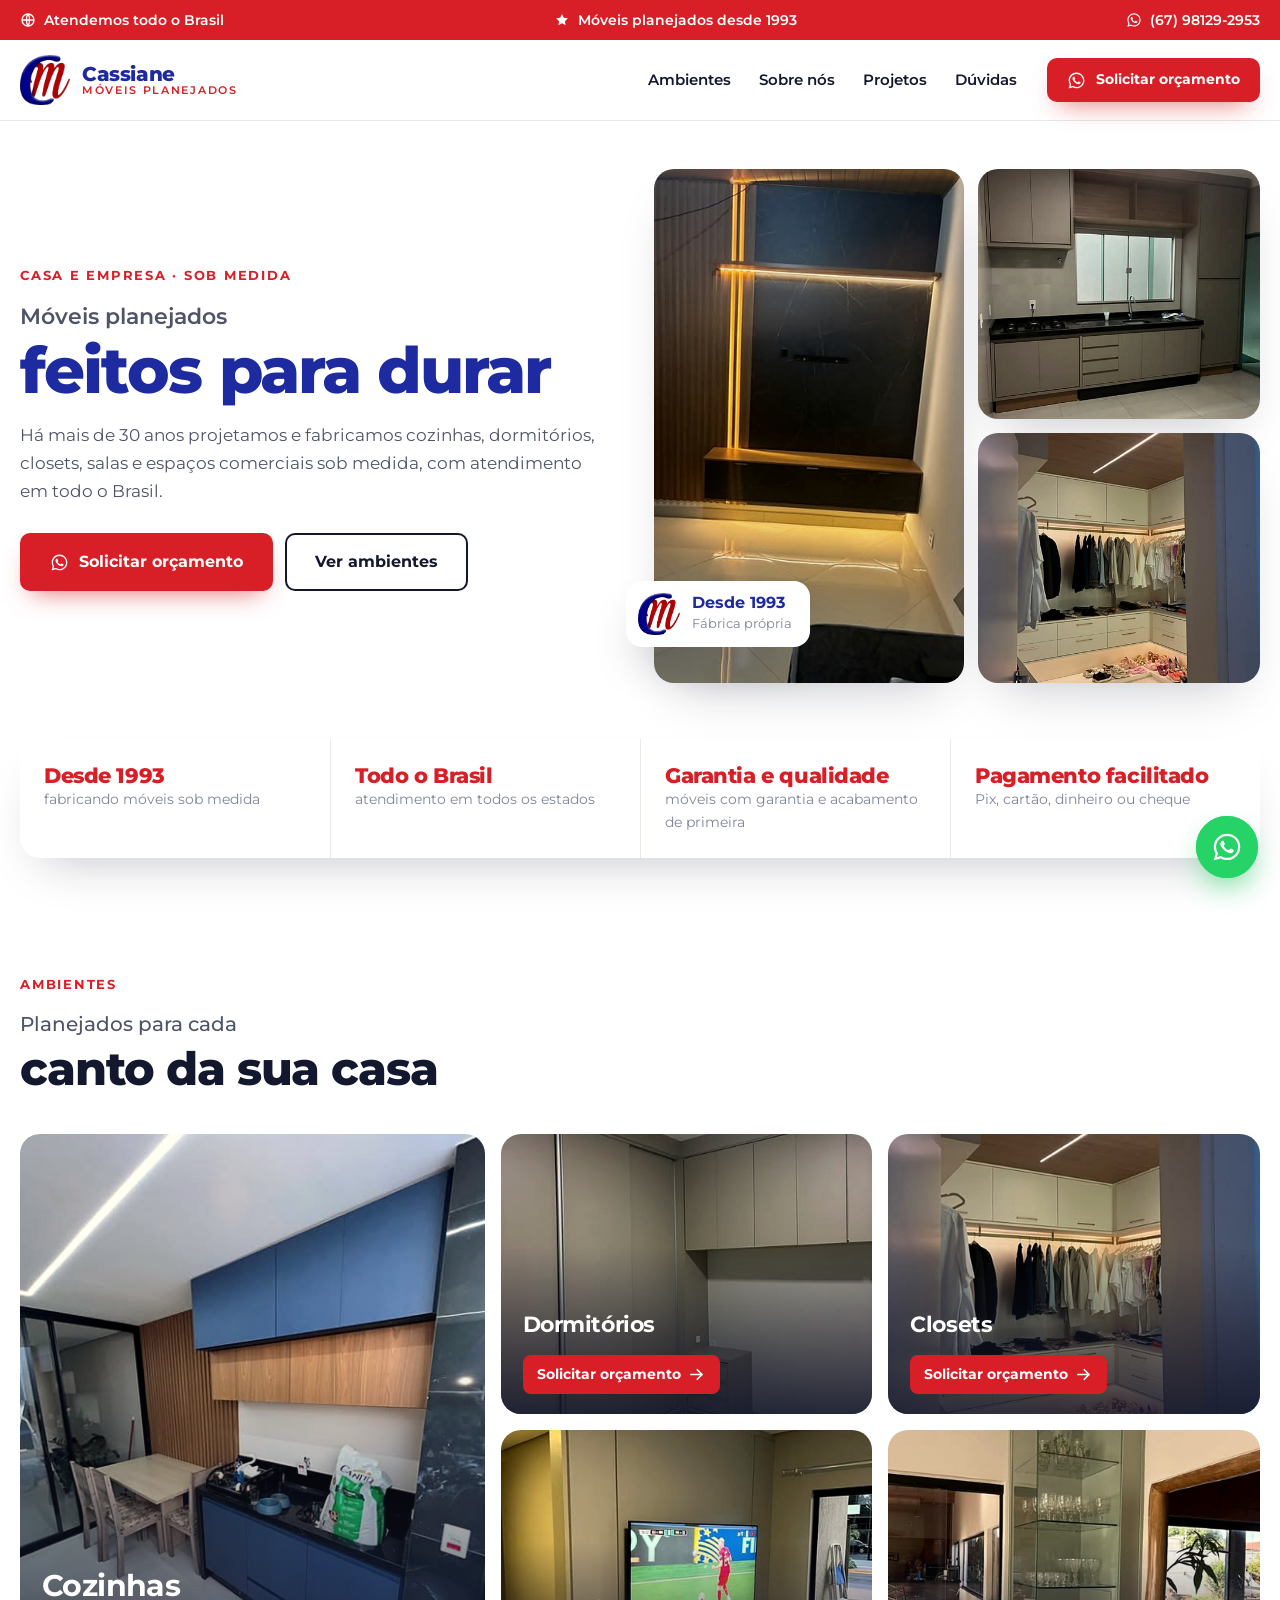
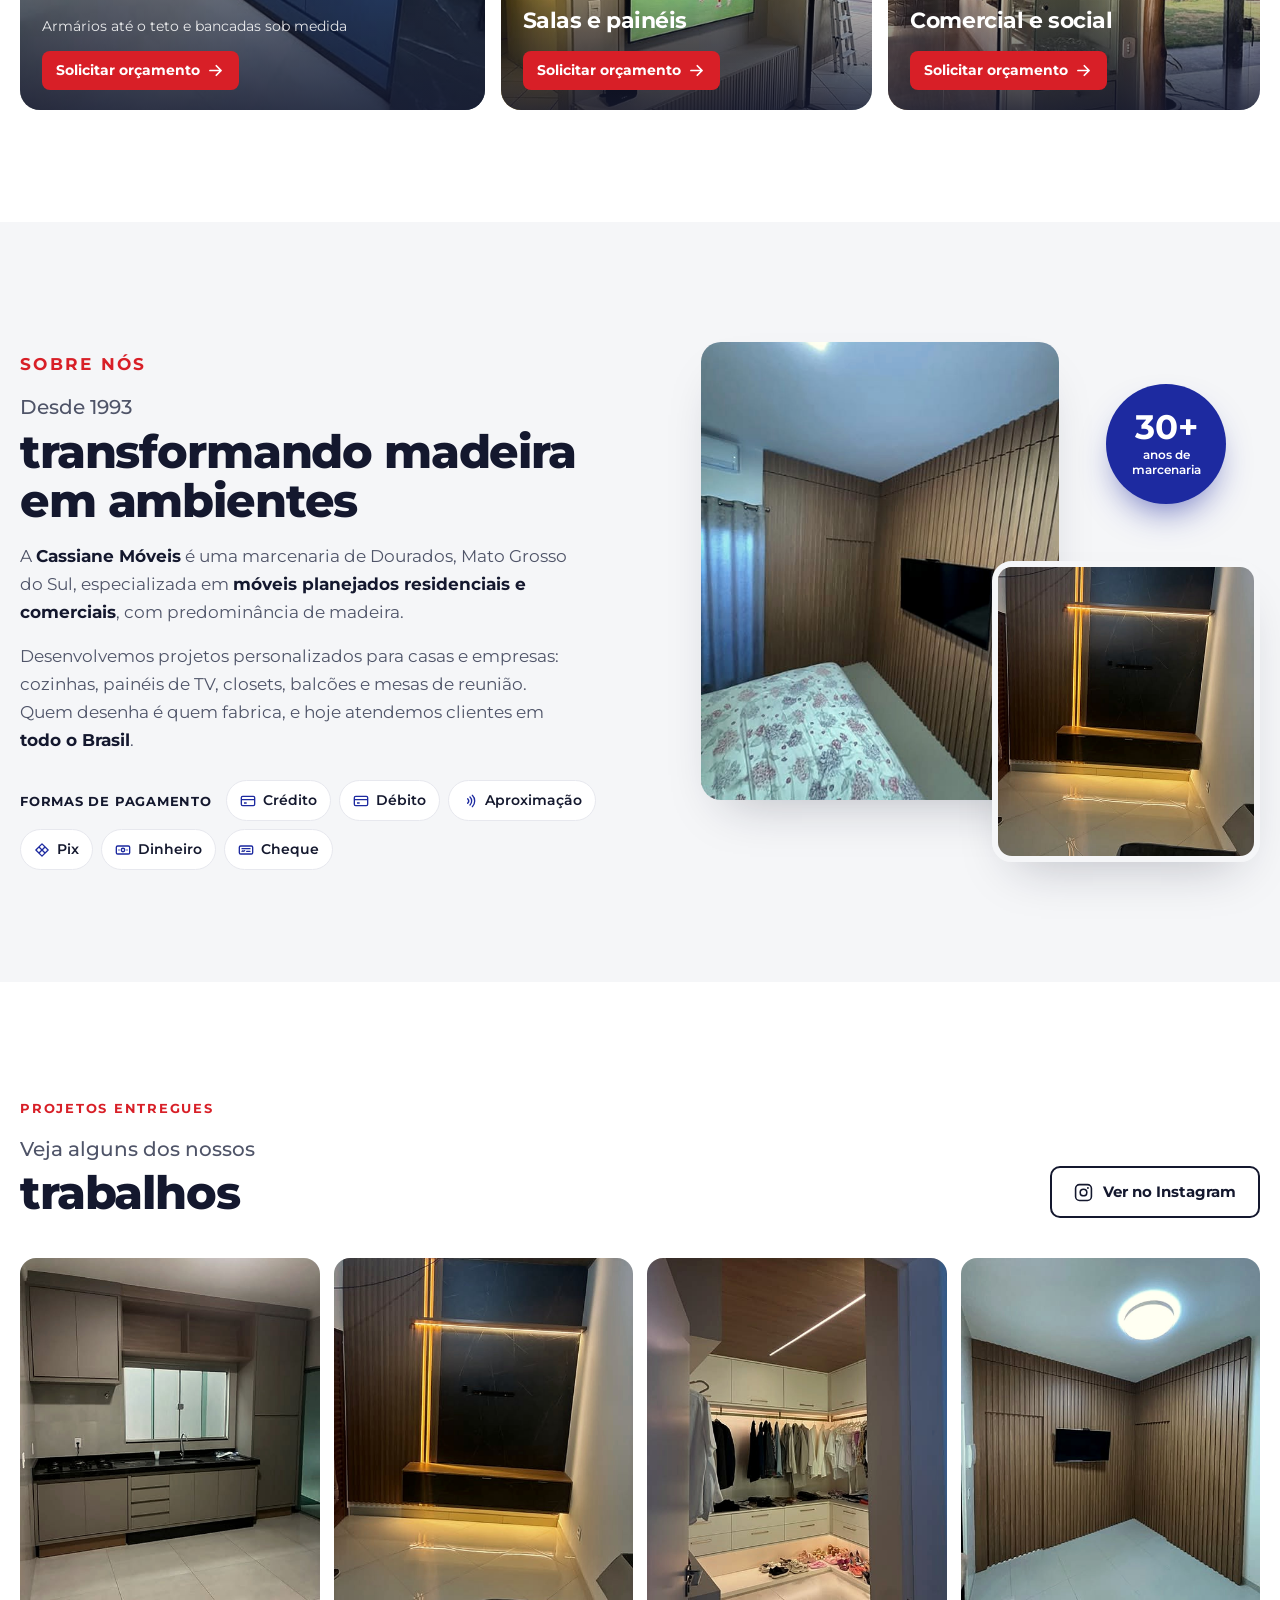
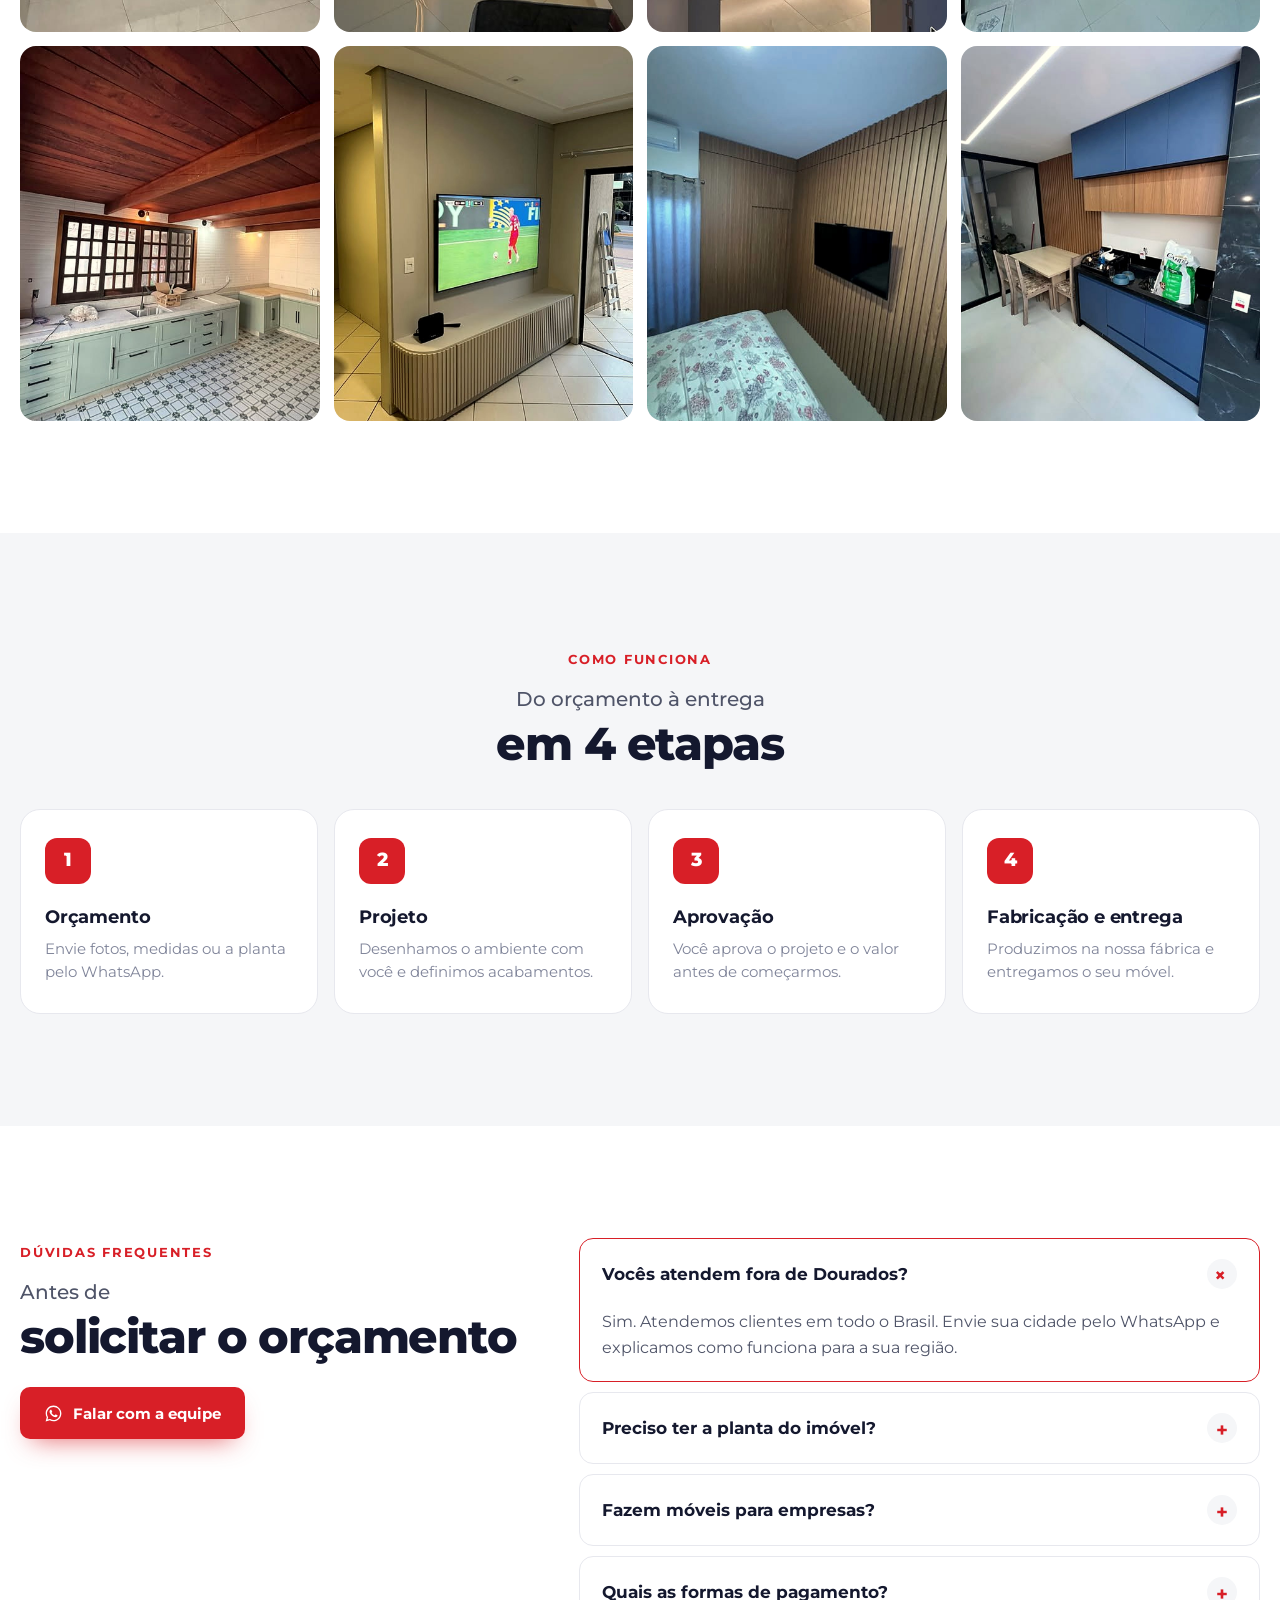
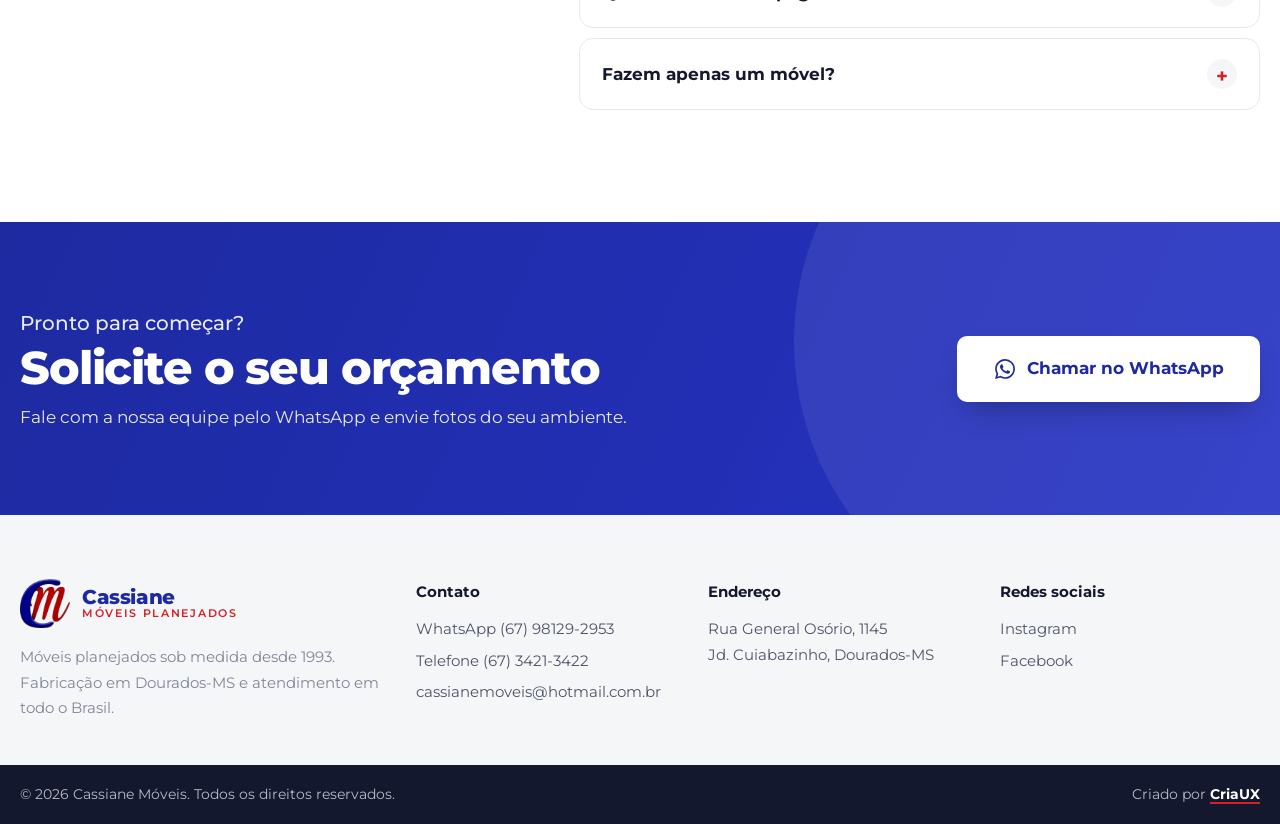
==== commit 7888b853: "Faixa de números: Desde 1993, garantia e qualidade, pagamento facilitado" ====
--- a/index.html
+++ b/index.html
@@ -69,10 +69,10 @@
     </div>
 
     <ul class="stats">
-      <li><b>1993</b><span>fabricando móveis sob medida</span></li>
+      <li><b>Desde 1993</b><span>fabricando móveis sob medida</span></li>
       <li><b>Todo o Brasil</b><span>atendimento em todos os estados</span></li>
-      <li><b>100%</b><span>projetado para o seu espaço</span></li>
-      <li><b>Própria</b><span>fábrica em Dourados-MS</span></li>
+      <li><b>Garantia e qualidade</b><span>móveis com garantia e acabamento de primeira</span></li>
+      <li><b>Pagamento facilitado</b><span>Pix, cartão, dinheiro ou cheque</span></li>
     </ul>
   </div>
 </section>
--- a/style.css
+++ b/style.css
@@ -1,239 +1,239 @@
-/* ==========================================================
-   Cassiane Móveis — Opção 3 "Loja de planejados"
-   ========================================================== */
-:root{
-  --red:#d81f27;
-  --red-d:#b5161d;
-  --blue:#1d2aa0;
-  --ink:#14182e;
-  --text:#4f5468;
-  --muted:#80859a;
-  --line:#e7e8ee;
-  --gray:#f5f6f8;
-  --wa:#25d366;
-  --f:"Montserrat",system-ui,-apple-system,"Segoe UI",sans-serif;
-  --wrap:1240px;
-  --r:20px;
-  --ease:cubic-bezier(.22,.7,.2,1);
-  --sh:0 24px 50px -24px rgba(20,24,46,.28);
-}
-*,*::before,*::after{box-sizing:border-box}
-html{scroll-behavior:smooth;-webkit-text-size-adjust:100%;scroll-padding-top:90px}
-html,body{overflow-x:clip}
-body{margin:0;background:#fff;color:var(--text);font:400 16px/1.7 var(--f);-webkit-font-smoothing:antialiased}
-img{display:block;max-width:100%;height:auto}
-a{color:inherit;text-decoration:none}
-h1,h2,h3,h4,p{margin:0}
-button{font:inherit;color:inherit}
-b{font-weight:700;color:var(--ink)}
-.wrap{width:min(100% - 40px,var(--wrap));margin-inline:auto}
-.i{width:19px;height:19px;flex:none}
-.skip{position:absolute;left:-9999px;top:8px;z-index:200;background:var(--ink);color:#fff;padding:10px 16px;border-radius:8px}
-.skip:focus{left:8px}
-:focus-visible{outline:3px solid var(--blue);outline-offset:3px;border-radius:6px}
-
-/* Títulos */
-.tag{display:inline-block;font-size:12.5px;font-weight:700;letter-spacing:.14em;text-transform:uppercase;color:var(--red);margin-bottom:12px}
-h1,h2{display:flex;flex-direction:column;gap:2px;color:var(--ink)}
-.h2__lead{font-weight:500;font-size:clamp(17px,1.6vw,21px);color:var(--text)}
-.h2__key{font-weight:800;font-size:clamp(30px,3.6vw,46px);line-height:1.08;letter-spacing:-.025em}
-.head{margin-bottom:40px;max-width:720px}
-.head--row{max-width:none;display:flex;justify-content:space-between;align-items:flex-end;gap:20px;flex-wrap:wrap}
-.head--center{text-align:center;margin-inline:auto}
-.head--center h2{align-items:center}
-
-/* Botões */
-.btn{display:inline-flex;align-items:center;justify-content:center;gap:10px;border-radius:10px;font-weight:700;white-space:nowrap;cursor:pointer;border:2px solid transparent;transition:transform .2s var(--ease),background .2s,color .2s,box-shadow .2s,border-color .2s}
-.btn:hover{transform:translateY(-2px)}
-.btn--red{background:var(--red);color:#fff;box-shadow:0 12px 26px -12px rgba(216,31,39,.7)}
-.btn--red:hover{background:var(--red-d)}
-.btn--line{border-color:var(--ink);color:var(--ink);background:#fff}
-.btn--line:hover{background:var(--ink);color:#fff}
-.btn--white{background:#fff;color:var(--blue);box-shadow:0 14px 30px -12px rgba(0,0,0,.35)}
-.btn--sm{height:44px;padding:0 18px;font-size:14px}
-.btn--md{height:52px;padding:0 22px;font-size:15px}
-.btn--lg{height:58px;padding:0 28px;font-size:15.5px}
-.btn--xl{height:66px;padding:0 34px;font-size:17px}.btn--xl .i{width:24px;height:24px}
-
-/* Barra de informações */
-.info{background:var(--red);color:#fff;font-size:13.5px;font-weight:600}
-.info__in{display:flex;justify-content:space-between;align-items:center;gap:16px;height:40px}
-.info span,.info a{display:flex;align-items:center;gap:8px;white-space:nowrap}
-.info .i{width:16px;height:16px}
-@media (max-width:760px){.info .info__mid,.info a{display:none}.info__in{justify-content:center}}
-
-/* Header */
-.hdr{position:sticky;top:0;z-index:60;background:rgba(255,255,255,.95);backdrop-filter:blur(12px);-webkit-backdrop-filter:blur(12px);border-bottom:1px solid var(--line)}
-.hdr__in{display:flex;align-items:center;gap:30px;height:80px}
-.logo{display:flex;align-items:center;gap:12px}
-.logo img{width:50px;height:auto}
-.logo span{display:flex;flex-direction:column;font-weight:800;font-size:20px;line-height:1.05;color:var(--blue);letter-spacing:-.02em}
-.logo span b{font-weight:600;font-size:10.5px;letter-spacing:.16em;text-transform:uppercase;color:var(--red)}
-.hdr__nav{display:flex;gap:28px;margin-left:auto}
-.hdr__nav a{font-weight:600;font-size:14.5px;color:var(--ink);position:relative;padding:6px 0}
-.hdr__nav a::after{content:"";position:absolute;left:0;right:0;bottom:0;height:2px;background:var(--red);transform:scaleX(0);transition:transform .25s var(--ease)}
-.hdr__nav a:hover::after{transform:scaleX(1)}
-@media (max-width:960px){.hdr__nav{display:none}.hdr .btn{margin-left:auto}}
-@media (max-width:460px){.hdr__in{height:70px}.logo img{width:42px}.logo span{font-size:18px}.hdr .btn span{display:none}.hdr .btn{width:46px;padding:0}}
-
-/* Hero */
-.hero{padding:28px 0 0}
-.h1__lead{font-weight:600;font-size:clamp(18px,1.8vw,22px);color:var(--text)}
-.h1__key{font-weight:800;font-size:clamp(36px,4.4vw,58px);line-height:1.02;letter-spacing:-.03em;color:var(--blue)}
-.hero__sub{margin:18px 0 28px;font-size:16.5px}
-.hero__ctas{display:flex;gap:12px;flex-wrap:wrap}
-.stats{list-style:none;padding:0;margin:56px 0 0;position:relative;z-index:3;display:grid;grid-template-columns:repeat(4,1fr);background:#fff;border-radius:var(--r);box-shadow:var(--sh)}
-.stats li{padding:24px 24px;display:flex;flex-direction:column}
-.stats li+li{border-left:1px solid var(--line)}
-.stats b{font-size:24px;font-weight:800;color:var(--red);letter-spacing:-.02em;line-height:1.2}
-.stats span{font-size:13.5px;color:var(--muted)}
-@media (max-width:900px){
-          .stats{margin:18px 0 0;grid-template-columns:1fr 1fr}
-  .stats li:nth-child(3){border-left:0}
-  .stats li:nth-child(n+3){border-top:1px solid var(--line)}
-}
-@media (max-width:520px){.hero{padding-top:14px}.hero__ctas .btn{width:100%}.stats li{padding:18px 16px}.stats b{font-size:19px}.stats span{font-size:12.5px}}
-
-/* Seções */
-.sec{padding:clamp(80px,9vw,112px) 0}
-.sec--gray{background:var(--gray)}
-
-/* Bento de ambientes */
-.bento{display:grid;grid-template-columns:1.25fr 1fr 1fr;grid-template-rows:280px 280px;gap:16px}
-.tile{position:relative;border-radius:var(--r);overflow:hidden;color:#fff;isolation:isolate;background:var(--gray)}
-.tile--big{grid-row:span 2}
-.tile img{position:absolute;inset:0;width:100%;height:100%;object-fit:cover;z-index:-2;transition:transform .7s var(--ease)}
-.tile::before{content:"";position:absolute;inset:0;background:linear-gradient(180deg,rgba(20,24,46,0) 40%,rgba(20,24,46,.85));z-index:-1}
-.tile__body{position:absolute;left:22px;right:22px;bottom:20px;display:flex;flex-direction:column;gap:4px}
-.tile b{color:#fff;font-size:22px;letter-spacing:-.02em}
-.tile--big b{font-size:30px}
-.tile small{font-size:14px;opacity:.88}
-.tile__cta{display:inline-flex;align-items:center;gap:6px;margin-top:8px;font-weight:700;font-size:13.5px;background:var(--red);padding:8px 14px;border-radius:8px;width:max-content;transition:gap .25s var(--ease)}
-.tile:hover img{transform:scale(1.06)}
-.tile:hover .tile__cta{gap:12px}
-@media (max-width:900px){.bento{grid-template-columns:1fr 1fr;grid-template-rows:none;grid-auto-rows:230px}.tile--big{grid-column:1/-1;grid-row:auto}}
-@media (max-width:520px){.bento{grid-auto-rows:200px;gap:10px}.tile__body{left:14px;right:14px;bottom:14px}.tile b{font-size:17px}.tile--big b{font-size:24px}.tile__cta{font-size:12px;padding:6px 10px}}
-
-/* Sobre */
-.about{display:grid;grid-template-columns:1.05fr .95fr;gap:64px;align-items:center}
-.about__copy p{margin-top:16px;font-size:16.5px;max-width:34em}
-.about__copy h2{margin-bottom:8px}
-.pay{display:flex;align-items:center;gap:8px;flex-wrap:wrap;margin-top:26px}
-.pay__t{font-size:13px;font-weight:700;letter-spacing:.06em;text-transform:uppercase;color:var(--ink);margin-right:6px}
-.chip{display:inline-flex;align-items:center;gap:7px;padding:8px 13px;border-radius:999px;background:#fff;border:1px solid var(--line);font-size:13.5px;font-weight:600;color:var(--ink)}
-.chip .i{width:16px;height:16px;color:var(--blue)}
-.about__media{position:relative;height:520px}
-.about__a{position:absolute;left:0;top:0;width:64%;height:88%;object-fit:cover;border-radius:var(--r);box-shadow:var(--sh)}
-.about__b{position:absolute;right:0;bottom:0;width:48%;height:58%;object-fit:cover;border-radius:var(--r);border:6px solid var(--gray);box-shadow:var(--sh)}
-.about__seal{position:absolute;right:6%;top:8%;width:120px;height:120px;border-radius:50%;background:var(--blue);color:#fff;display:flex;flex-direction:column;align-items:center;justify-content:center;text-align:center;box-shadow:0 18px 36px -14px rgba(29,42,160,.7)}
-.about__seal b{color:#fff;font-size:34px;line-height:1}
-.about__seal span{font-size:11.5px;font-weight:600;line-height:1.25;margin-top:4px;max-width:80px}
-@media (max-width:900px){.about{grid-template-columns:1fr;gap:44px}.about__media{height:420px;max-width:560px}}
-@media (max-width:520px){.about__media{height:360px}.about__seal{width:96px;height:96px}.about__seal b{font-size:26px}}
-
-/* Galeria */
-.gal{display:grid;grid-template-columns:repeat(4,1fr);gap:14px}
-.g{all:unset;box-sizing:border-box;cursor:zoom-in;border-radius:16px;overflow:hidden;aspect-ratio:4/5;position:relative;background:var(--gray)}
-.g img{width:100%;height:100%;object-fit:cover;transition:transform .6s var(--ease)}
-.g::after{content:"+";position:absolute;right:12px;bottom:12px;width:36px;height:36px;border-radius:50%;background:#fff;color:var(--red);display:grid;place-items:center;font-size:22px;font-weight:600;transform:scale(0);transition:transform .3s var(--ease)}
-.g:hover img{transform:scale(1.06)}
-.g:hover::after,.g:focus-visible::after{transform:scale(1)}
-.g:focus-visible{outline:3px solid var(--blue);outline-offset:3px}
-@media (max-width:900px){.gal{grid-template-columns:repeat(2,1fr);gap:10px}}
-
-/* Etapas */
-.steps{list-style:none;padding:0;margin:0;display:grid;grid-template-columns:repeat(4,1fr);gap:16px;counter-reset:s}
-.steps li{background:#fff;border-radius:var(--r);padding:28px 24px;border:1px solid var(--line);transition:transform .25s var(--ease),box-shadow .25s}
-.steps li:hover{transform:translateY(-4px);box-shadow:var(--sh)}
-.steps li>span{display:grid;place-items:center;width:46px;height:46px;border-radius:12px;background:var(--red);color:#fff;font-weight:800;font-size:19px;margin-bottom:18px}
-.steps h3{font-size:18px;font-weight:700;color:var(--ink);margin-bottom:6px;letter-spacing:-.01em}
-.steps p{font-size:14.5px;color:var(--muted);line-height:1.6}
-@media (max-width:900px){.steps{grid-template-columns:1fr 1fr}}
-@media (max-width:520px){.steps{grid-template-columns:1fr}}
-
-/* FAQ */
-.faq{display:grid;grid-template-columns:.85fr 1.15fr;gap:56px;align-items:start}
-.faq .head{margin-bottom:0}
-.faq .head .btn{margin-top:26px}
-.faq__list{display:flex;flex-direction:column;gap:10px}
-.faq__list details{border:1px solid var(--line);border-radius:14px;padding:0 22px;background:#fff;transition:border-color .2s}
-.faq__list details[open]{border-color:var(--red)}
-.faq__list summary{list-style:none;cursor:pointer;display:flex;justify-content:space-between;align-items:center;gap:16px;padding:20px 0;font-weight:700;font-size:16.5px;color:var(--ink)}
-.faq__list summary::-webkit-details-marker{display:none}
-.faq__list summary::after{content:"+";flex:none;width:30px;height:30px;border-radius:50%;background:var(--gray);display:grid;place-items:center;font-size:20px;color:var(--red);transition:transform .3s var(--ease)}
-.faq__list details[open] summary::after{transform:rotate(45deg)}
-.faq__list p{padding:0 0 20px;font-size:15.5px}
-@media (max-width:900px){.faq{grid-template-columns:1fr;gap:32px}}
-
-/* CTA */
-.cta{background:linear-gradient(115deg,var(--blue) 0%,#2633c4 100%);color:rgba(255,255,255,.9);padding:clamp(56px,7vw,84px) 0;position:relative;overflow:hidden;isolation:isolate}
-.cta::before{content:"";position:absolute;right:-8%;top:-60%;width:46%;aspect-ratio:1;border-radius:50%;background:rgba(255,255,255,.08);z-index:-1}
-.cta__in{display:flex;justify-content:space-between;align-items:center;gap:32px;flex-wrap:wrap}
-.cta h2,.cta .h2__lead{color:#fff}
-.cta .h2__lead{opacity:.9}
-.cta p{margin-top:10px;font-size:16.5px}
-@media (max-width:620px){.cta .btn{width:100%}}
-
-/* Rodapé */
-.ftr{background:var(--gray);padding:64px 0 0;font-size:15px}
-.ftr__grid{display:grid;grid-template-columns:1.4fr 1fr 1fr 1fr;gap:32px;padding-bottom:44px}
-.ftr__brand p{margin-top:16px;max-width:28em;color:var(--muted)}
-.ftr__grid>div:not(.ftr__brand){display:flex;flex-direction:column;gap:6px}
-.ftr h4{font-size:15px;font-weight:700;color:var(--ink);margin-bottom:6px}
-.ftr a:hover{color:var(--red)}
-.ftr__bottom{background:var(--ink);color:rgba(255,255,255,.7);font-size:13.5px}
-.ftr__bottom-in{display:flex;justify-content:space-between;gap:12px;flex-wrap:wrap;padding:18px 0}
-.credit a{color:#fff;font-weight:700;border-bottom:2px solid var(--red)}
-@media (max-width:860px){.ftr__grid{grid-template-columns:1fr 1fr}.ftr__brand{grid-column:1/-1}.ftr__bottom{padding-bottom:84px}}
-@media (max-width:480px){.ftr__grid{grid-template-columns:1fr}}
-
-/* WhatsApp flutuante */
-.fab{position:fixed;right:22px;bottom:22px;z-index:70;width:62px;height:62px;border-radius:50%;background:var(--wa);color:#fff;display:grid;place-items:center;box-shadow:0 14px 30px -8px rgba(37,211,102,.7);transition:transform .25s var(--ease)}
-.fab .i{width:32px;height:32px}
-.fab::before{content:"";position:absolute;inset:0;border-radius:50%;border:2px solid var(--wa);animation:ring 2.4s infinite}
-@keyframes ring{0%{transform:scale(1);opacity:.8}100%{transform:scale(1.6);opacity:0}}
-.fab:hover{transform:scale(1.08)}
-
-/* Lightbox */
-.lb{border:0;padding:0;margin:0;width:100vw;height:100vh;height:100dvh;max-width:none;max-height:none;background:transparent}
-.lb::backdrop{background:rgba(20,24,46,.92)}
-.lb[open]{display:grid;grid-template-columns:90px 1fr 90px;align-items:center}
-.lb__fig{grid-column:2;margin:0;display:flex;flex-direction:column;align-items:center;gap:16px}
-.lb__fig img{max-height:74vh;max-width:100%;width:auto;border-radius:16px}
-.lb__fig figcaption{display:flex;align-items:center;justify-content:space-between;gap:16px;flex-wrap:wrap;width:min(100%,620px);background:#fff;border-radius:16px;padding:10px 10px 10px 20px}
-.lb__fig b{font-size:17px}
-.lb__btn{width:50px;height:50px;border-radius:50%;border:0;background:rgba(255,255,255,.15);color:#fff;display:grid;place-items:center;cursor:pointer;justify-self:center}
-.lb__btn:hover{background:rgba(255,255,255,.3)}
-.lb__prev .i{transform:rotate(180deg)}
-.lb__x{position:fixed;top:18px;right:18px}
-@media (max-width:700px){.lb[open]{grid-template-columns:1fr;padding:72px 14px 96px}.lb__fig{grid-column:1}.lb__fig img{max-height:56vh}.lb__prev,.lb__next{position:fixed;bottom:22px}.lb__prev{left:22px}.lb__next{right:22px}.lb__fig .btn{width:100%}}
-
-.rv{opacity:0;transform:translateY(24px);transition:opacity .7s var(--ease),transform .7s var(--ease)}
-.rv.in{opacity:1;transform:none}
-@media (prefers-reduced-motion:reduce){*,*::before,*::after{animation:none!important;transition:none!important;scroll-behavior:auto!important}.rv{opacity:1;transform:none}}
-.fab.off{transform:scale(0);opacity:0;pointer-events:none}
-
-/* Capa nova */
-.hero{padding:48px 0 0}
-.hero__grid{display:grid;grid-template-columns:1fr 1.05fr;gap:56px;align-items:center}
-.hero__copy .h1__key{font-size:clamp(40px,5vw,66px)}
-.hero__mosaic{position:relative;display:grid;grid-template-columns:1.1fr 1fr;grid-template-rows:250px 250px;gap:14px}
-.m{margin:0;border-radius:var(--r);overflow:hidden;background:var(--gray);box-shadow:var(--sh)}
-.m img{width:100%;height:100%;object-fit:cover}
-.m--a{grid-row:span 2}
-.m--a img{object-position:50% 25%}
-.m--b img{object-position:50% 40%}
-.hero__seal{position:absolute;left:-28px;bottom:36px;display:flex;align-items:center;gap:12px;background:#fff;border-radius:16px;padding:12px 18px 12px 12px;box-shadow:0 24px 50px -20px rgba(20,24,46,.45)}
-.hero__seal img{width:42px;height:auto}
-.hero__seal b{display:block;font-size:15.5px;color:var(--blue);line-height:1.2}
-.hero__seal small{display:block;font-size:12.5px;color:var(--muted)}
-@media (max-width:900px){
-  .hero{padding-top:28px}
-  .hero__grid{grid-template-columns:1fr;gap:36px}
-  .hero__mosaic{grid-template-rows:200px 200px}
-  .hero__seal{left:12px;bottom:-18px}
-  .stats{margin-top:44px;grid-template-columns:1fr 1fr}
-  .stats li:nth-child(3){border-left:0}
-  .stats li:nth-child(n+3){border-top:1px solid var(--line)}
-}
-@media (max-width:520px){.hero__mosaic{grid-template-rows:160px 160px;gap:10px}}
+/* ==========================================================
+   Cassiane Móveis — Opção 3 "Loja de planejados"
+   ========================================================== */
+:root{
+  --red:#d81f27;
+  --red-d:#b5161d;
+  --blue:#1d2aa0;
+  --ink:#14182e;
+  --text:#4f5468;
+  --muted:#80859a;
+  --line:#e7e8ee;
+  --gray:#f5f6f8;
+  --wa:#25d366;
+  --f:"Montserrat",system-ui,-apple-system,"Segoe UI",sans-serif;
+  --wrap:1240px;
+  --r:20px;
+  --ease:cubic-bezier(.22,.7,.2,1);
+  --sh:0 24px 50px -24px rgba(20,24,46,.28);
+}
+*,*::before,*::after{box-sizing:border-box}
+html{scroll-behavior:smooth;-webkit-text-size-adjust:100%;scroll-padding-top:90px}
+html,body{overflow-x:clip}
+body{margin:0;background:#fff;color:var(--text);font:400 16px/1.7 var(--f);-webkit-font-smoothing:antialiased}
+img{display:block;max-width:100%;height:auto}
+a{color:inherit;text-decoration:none}
+h1,h2,h3,h4,p{margin:0}
+button{font:inherit;color:inherit}
+b{font-weight:700;color:var(--ink)}
+.wrap{width:min(100% - 40px,var(--wrap));margin-inline:auto}
+.i{width:19px;height:19px;flex:none}
+.skip{position:absolute;left:-9999px;top:8px;z-index:200;background:var(--ink);color:#fff;padding:10px 16px;border-radius:8px}
+.skip:focus{left:8px}
+:focus-visible{outline:3px solid var(--blue);outline-offset:3px;border-radius:6px}
+
+/* Títulos */
+.tag{display:inline-block;font-size:12.5px;font-weight:700;letter-spacing:.14em;text-transform:uppercase;color:var(--red);margin-bottom:12px}
+h1,h2{display:flex;flex-direction:column;gap:2px;color:var(--ink)}
+.h2__lead{font-weight:500;font-size:clamp(17px,1.6vw,21px);color:var(--text)}
+.h2__key{font-weight:800;font-size:clamp(30px,3.6vw,46px);line-height:1.08;letter-spacing:-.025em}
+.head{margin-bottom:40px;max-width:720px}
+.head--row{max-width:none;display:flex;justify-content:space-between;align-items:flex-end;gap:20px;flex-wrap:wrap}
+.head--center{text-align:center;margin-inline:auto}
+.head--center h2{align-items:center}
+
+/* Botões */
+.btn{display:inline-flex;align-items:center;justify-content:center;gap:10px;border-radius:10px;font-weight:700;white-space:nowrap;cursor:pointer;border:2px solid transparent;transition:transform .2s var(--ease),background .2s,color .2s,box-shadow .2s,border-color .2s}
+.btn:hover{transform:translateY(-2px)}
+.btn--red{background:var(--red);color:#fff;box-shadow:0 12px 26px -12px rgba(216,31,39,.7)}
+.btn--red:hover{background:var(--red-d)}
+.btn--line{border-color:var(--ink);color:var(--ink);background:#fff}
+.btn--line:hover{background:var(--ink);color:#fff}
+.btn--white{background:#fff;color:var(--blue);box-shadow:0 14px 30px -12px rgba(0,0,0,.35)}
+.btn--sm{height:44px;padding:0 18px;font-size:14px}
+.btn--md{height:52px;padding:0 22px;font-size:15px}
+.btn--lg{height:58px;padding:0 28px;font-size:15.5px}
+.btn--xl{height:66px;padding:0 34px;font-size:17px}.btn--xl .i{width:24px;height:24px}
+
+/* Barra de informações */
+.info{background:var(--red);color:#fff;font-size:13.5px;font-weight:600}
+.info__in{display:flex;justify-content:space-between;align-items:center;gap:16px;height:40px}
+.info span,.info a{display:flex;align-items:center;gap:8px;white-space:nowrap}
+.info .i{width:16px;height:16px}
+@media (max-width:760px){.info .info__mid,.info a{display:none}.info__in{justify-content:center}}
+
+/* Header */
+.hdr{position:sticky;top:0;z-index:60;background:rgba(255,255,255,.95);backdrop-filter:blur(12px);-webkit-backdrop-filter:blur(12px);border-bottom:1px solid var(--line)}
+.hdr__in{display:flex;align-items:center;gap:30px;height:80px}
+.logo{display:flex;align-items:center;gap:12px}
+.logo img{width:50px;height:auto}
+.logo span{display:flex;flex-direction:column;font-weight:800;font-size:20px;line-height:1.05;color:var(--blue);letter-spacing:-.02em}
+.logo span b{font-weight:600;font-size:10.5px;letter-spacing:.16em;text-transform:uppercase;color:var(--red)}
+.hdr__nav{display:flex;gap:28px;margin-left:auto}
+.hdr__nav a{font-weight:600;font-size:14.5px;color:var(--ink);position:relative;padding:6px 0}
+.hdr__nav a::after{content:"";position:absolute;left:0;right:0;bottom:0;height:2px;background:var(--red);transform:scaleX(0);transition:transform .25s var(--ease)}
+.hdr__nav a:hover::after{transform:scaleX(1)}
+@media (max-width:960px){.hdr__nav{display:none}.hdr .btn{margin-left:auto}}
+@media (max-width:460px){.hdr__in{height:70px}.logo img{width:42px}.logo span{font-size:18px}.hdr .btn span{display:none}.hdr .btn{width:46px;padding:0}}
+
+/* Hero */
+.hero{padding:28px 0 0}
+.h1__lead{font-weight:600;font-size:clamp(18px,1.8vw,22px);color:var(--text)}
+.h1__key{font-weight:800;font-size:clamp(36px,4.4vw,58px);line-height:1.02;letter-spacing:-.03em;color:var(--blue)}
+.hero__sub{margin:18px 0 28px;font-size:16.5px}
+.hero__ctas{display:flex;gap:12px;flex-wrap:wrap}
+.stats{list-style:none;padding:0;margin:56px 0 0;position:relative;z-index:3;display:grid;grid-template-columns:repeat(4,1fr);background:#fff;border-radius:var(--r);box-shadow:var(--sh)}
+.stats li{padding:24px 24px;display:flex;flex-direction:column}
+.stats li+li{border-left:1px solid var(--line)}
+.stats b{font-size:clamp(17px,1.65vw,22px);font-weight:800;color:var(--red);letter-spacing:-.02em;line-height:1.2}
+.stats span{font-size:13.5px;color:var(--muted)}
+@media (max-width:900px){
+          .stats{margin:18px 0 0;grid-template-columns:1fr 1fr}
+  .stats li:nth-child(3){border-left:0}
+  .stats li:nth-child(n+3){border-top:1px solid var(--line)}
+}
+@media (max-width:520px){.hero{padding-top:14px}.hero__ctas .btn{width:100%}.stats li{padding:18px 16px}.stats b{font-size:19px}.stats span{font-size:12.5px}}
+
+/* Seções */
+.sec{padding:clamp(80px,9vw,112px) 0}
+.sec--gray{background:var(--gray)}
+
+/* Bento de ambientes */
+.bento{display:grid;grid-template-columns:1.25fr 1fr 1fr;grid-template-rows:280px 280px;gap:16px}
+.tile{position:relative;border-radius:var(--r);overflow:hidden;color:#fff;isolation:isolate;background:var(--gray)}
+.tile--big{grid-row:span 2}
+.tile img{position:absolute;inset:0;width:100%;height:100%;object-fit:cover;z-index:-2;transition:transform .7s var(--ease)}
+.tile::before{content:"";position:absolute;inset:0;background:linear-gradient(180deg,rgba(20,24,46,0) 40%,rgba(20,24,46,.85));z-index:-1}
+.tile__body{position:absolute;left:22px;right:22px;bottom:20px;display:flex;flex-direction:column;gap:4px}
+.tile b{color:#fff;font-size:22px;letter-spacing:-.02em}
+.tile--big b{font-size:30px}
+.tile small{font-size:14px;opacity:.88}
+.tile__cta{display:inline-flex;align-items:center;gap:6px;margin-top:8px;font-weight:700;font-size:13.5px;background:var(--red);padding:8px 14px;border-radius:8px;width:max-content;transition:gap .25s var(--ease)}
+.tile:hover img{transform:scale(1.06)}
+.tile:hover .tile__cta{gap:12px}
+@media (max-width:900px){.bento{grid-template-columns:1fr 1fr;grid-template-rows:none;grid-auto-rows:230px}.tile--big{grid-column:1/-1;grid-row:auto}}
+@media (max-width:520px){.bento{grid-auto-rows:200px;gap:10px}.tile__body{left:14px;right:14px;bottom:14px}.tile b{font-size:17px}.tile--big b{font-size:24px}.tile__cta{font-size:12px;padding:6px 10px}}
+
+/* Sobre */
+.about{display:grid;grid-template-columns:1.05fr .95fr;gap:64px;align-items:center}
+.about__copy p{margin-top:16px;font-size:16.5px;max-width:34em}
+.about__copy h2{margin-bottom:8px}
+.pay{display:flex;align-items:center;gap:8px;flex-wrap:wrap;margin-top:26px}
+.pay__t{font-size:13px;font-weight:700;letter-spacing:.06em;text-transform:uppercase;color:var(--ink);margin-right:6px}
+.chip{display:inline-flex;align-items:center;gap:7px;padding:8px 13px;border-radius:999px;background:#fff;border:1px solid var(--line);font-size:13.5px;font-weight:600;color:var(--ink)}
+.chip .i{width:16px;height:16px;color:var(--blue)}
+.about__media{position:relative;height:520px}
+.about__a{position:absolute;left:0;top:0;width:64%;height:88%;object-fit:cover;border-radius:var(--r);box-shadow:var(--sh)}
+.about__b{position:absolute;right:0;bottom:0;width:48%;height:58%;object-fit:cover;border-radius:var(--r);border:6px solid var(--gray);box-shadow:var(--sh)}
+.about__seal{position:absolute;right:6%;top:8%;width:120px;height:120px;border-radius:50%;background:var(--blue);color:#fff;display:flex;flex-direction:column;align-items:center;justify-content:center;text-align:center;box-shadow:0 18px 36px -14px rgba(29,42,160,.7)}
+.about__seal b{color:#fff;font-size:34px;line-height:1}
+.about__seal span{font-size:11.5px;font-weight:600;line-height:1.25;margin-top:4px;max-width:80px}
+@media (max-width:900px){.about{grid-template-columns:1fr;gap:44px}.about__media{height:420px;max-width:560px}}
+@media (max-width:520px){.about__media{height:360px}.about__seal{width:96px;height:96px}.about__seal b{font-size:26px}}
+
+/* Galeria */
+.gal{display:grid;grid-template-columns:repeat(4,1fr);gap:14px}
+.g{all:unset;box-sizing:border-box;cursor:zoom-in;border-radius:16px;overflow:hidden;aspect-ratio:4/5;position:relative;background:var(--gray)}
+.g img{width:100%;height:100%;object-fit:cover;transition:transform .6s var(--ease)}
+.g::after{content:"+";position:absolute;right:12px;bottom:12px;width:36px;height:36px;border-radius:50%;background:#fff;color:var(--red);display:grid;place-items:center;font-size:22px;font-weight:600;transform:scale(0);transition:transform .3s var(--ease)}
+.g:hover img{transform:scale(1.06)}
+.g:hover::after,.g:focus-visible::after{transform:scale(1)}
+.g:focus-visible{outline:3px solid var(--blue);outline-offset:3px}
+@media (max-width:900px){.gal{grid-template-columns:repeat(2,1fr);gap:10px}}
+
+/* Etapas */
+.steps{list-style:none;padding:0;margin:0;display:grid;grid-template-columns:repeat(4,1fr);gap:16px;counter-reset:s}
+.steps li{background:#fff;border-radius:var(--r);padding:28px 24px;border:1px solid var(--line);transition:transform .25s var(--ease),box-shadow .25s}
+.steps li:hover{transform:translateY(-4px);box-shadow:var(--sh)}
+.steps li>span{display:grid;place-items:center;width:46px;height:46px;border-radius:12px;background:var(--red);color:#fff;font-weight:800;font-size:19px;margin-bottom:18px}
+.steps h3{font-size:18px;font-weight:700;color:var(--ink);margin-bottom:6px;letter-spacing:-.01em}
+.steps p{font-size:14.5px;color:var(--muted);line-height:1.6}
+@media (max-width:900px){.steps{grid-template-columns:1fr 1fr}}
+@media (max-width:520px){.steps{grid-template-columns:1fr}}
+
+/* FAQ */
+.faq{display:grid;grid-template-columns:.85fr 1.15fr;gap:56px;align-items:start}
+.faq .head{margin-bottom:0}
+.faq .head .btn{margin-top:26px}
+.faq__list{display:flex;flex-direction:column;gap:10px}
+.faq__list details{border:1px solid var(--line);border-radius:14px;padding:0 22px;background:#fff;transition:border-color .2s}
+.faq__list details[open]{border-color:var(--red)}
+.faq__list summary{list-style:none;cursor:pointer;display:flex;justify-content:space-between;align-items:center;gap:16px;padding:20px 0;font-weight:700;font-size:16.5px;color:var(--ink)}
+.faq__list summary::-webkit-details-marker{display:none}
+.faq__list summary::after{content:"+";flex:none;width:30px;height:30px;border-radius:50%;background:var(--gray);display:grid;place-items:center;font-size:20px;color:var(--red);transition:transform .3s var(--ease)}
+.faq__list details[open] summary::after{transform:rotate(45deg)}
+.faq__list p{padding:0 0 20px;font-size:15.5px}
+@media (max-width:900px){.faq{grid-template-columns:1fr;gap:32px}}
+
+/* CTA */
+.cta{background:linear-gradient(115deg,var(--blue) 0%,#2633c4 100%);color:rgba(255,255,255,.9);padding:clamp(56px,7vw,84px) 0;position:relative;overflow:hidden;isolation:isolate}
+.cta::before{content:"";position:absolute;right:-8%;top:-60%;width:46%;aspect-ratio:1;border-radius:50%;background:rgba(255,255,255,.08);z-index:-1}
+.cta__in{display:flex;justify-content:space-between;align-items:center;gap:32px;flex-wrap:wrap}
+.cta h2,.cta .h2__lead{color:#fff}
+.cta .h2__lead{opacity:.9}
+.cta p{margin-top:10px;font-size:16.5px}
+@media (max-width:620px){.cta .btn{width:100%}}
+
+/* Rodapé */
+.ftr{background:var(--gray);padding:64px 0 0;font-size:15px}
+.ftr__grid{display:grid;grid-template-columns:1.4fr 1fr 1fr 1fr;gap:32px;padding-bottom:44px}
+.ftr__brand p{margin-top:16px;max-width:28em;color:var(--muted)}
+.ftr__grid>div:not(.ftr__brand){display:flex;flex-direction:column;gap:6px}
+.ftr h4{font-size:15px;font-weight:700;color:var(--ink);margin-bottom:6px}
+.ftr a:hover{color:var(--red)}
+.ftr__bottom{background:var(--ink);color:rgba(255,255,255,.7);font-size:13.5px}
+.ftr__bottom-in{display:flex;justify-content:space-between;gap:12px;flex-wrap:wrap;padding:18px 0}
+.credit a{color:#fff;font-weight:700;border-bottom:2px solid var(--red)}
+@media (max-width:860px){.ftr__grid{grid-template-columns:1fr 1fr}.ftr__brand{grid-column:1/-1}.ftr__bottom{padding-bottom:84px}}
+@media (max-width:480px){.ftr__grid{grid-template-columns:1fr}}
+
+/* WhatsApp flutuante */
+.fab{position:fixed;right:22px;bottom:22px;z-index:70;width:62px;height:62px;border-radius:50%;background:var(--wa);color:#fff;display:grid;place-items:center;box-shadow:0 14px 30px -8px rgba(37,211,102,.7);transition:transform .25s var(--ease)}
+.fab .i{width:32px;height:32px}
+.fab::before{content:"";position:absolute;inset:0;border-radius:50%;border:2px solid var(--wa);animation:ring 2.4s infinite}
+@keyframes ring{0%{transform:scale(1);opacity:.8}100%{transform:scale(1.6);opacity:0}}
+.fab:hover{transform:scale(1.08)}
+
+/* Lightbox */
+.lb{border:0;padding:0;margin:0;width:100vw;height:100vh;height:100dvh;max-width:none;max-height:none;background:transparent}
+.lb::backdrop{background:rgba(20,24,46,.92)}
+.lb[open]{display:grid;grid-template-columns:90px 1fr 90px;align-items:center}
+.lb__fig{grid-column:2;margin:0;display:flex;flex-direction:column;align-items:center;gap:16px}
+.lb__fig img{max-height:74vh;max-width:100%;width:auto;border-radius:16px}
+.lb__fig figcaption{display:flex;align-items:center;justify-content:space-between;gap:16px;flex-wrap:wrap;width:min(100%,620px);background:#fff;border-radius:16px;padding:10px 10px 10px 20px}
+.lb__fig b{font-size:17px}
+.lb__btn{width:50px;height:50px;border-radius:50%;border:0;background:rgba(255,255,255,.15);color:#fff;display:grid;place-items:center;cursor:pointer;justify-self:center}
+.lb__btn:hover{background:rgba(255,255,255,.3)}
+.lb__prev .i{transform:rotate(180deg)}
+.lb__x{position:fixed;top:18px;right:18px}
+@media (max-width:700px){.lb[open]{grid-template-columns:1fr;padding:72px 14px 96px}.lb__fig{grid-column:1}.lb__fig img{max-height:56vh}.lb__prev,.lb__next{position:fixed;bottom:22px}.lb__prev{left:22px}.lb__next{right:22px}.lb__fig .btn{width:100%}}
+
+.rv{opacity:0;transform:translateY(24px);transition:opacity .7s var(--ease),transform .7s var(--ease)}
+.rv.in{opacity:1;transform:none}
+@media (prefers-reduced-motion:reduce){*,*::before,*::after{animation:none!important;transition:none!important;scroll-behavior:auto!important}.rv{opacity:1;transform:none}}
+.fab.off{transform:scale(0);opacity:0;pointer-events:none}
+
+/* Capa nova */
+.hero{padding:48px 0 0}
+.hero__grid{display:grid;grid-template-columns:1fr 1.05fr;gap:56px;align-items:center}
+.hero__copy .h1__key{font-size:clamp(40px,5vw,66px)}
+.hero__mosaic{position:relative;display:grid;grid-template-columns:1.1fr 1fr;grid-template-rows:250px 250px;gap:14px}
+.m{margin:0;border-radius:var(--r);overflow:hidden;background:var(--gray);box-shadow:var(--sh)}
+.m img{width:100%;height:100%;object-fit:cover}
+.m--a{grid-row:span 2}
+.m--a img{object-position:50% 25%}
+.m--b img{object-position:50% 40%}
+.hero__seal{position:absolute;left:-28px;bottom:36px;display:flex;align-items:center;gap:12px;background:#fff;border-radius:16px;padding:12px 18px 12px 12px;box-shadow:0 24px 50px -20px rgba(20,24,46,.45)}
+.hero__seal img{width:42px;height:auto}
+.hero__seal b{display:block;font-size:15.5px;color:var(--blue);line-height:1.2}
+.hero__seal small{display:block;font-size:12.5px;color:var(--muted)}
+@media (max-width:900px){
+  .hero{padding-top:28px}
+  .hero__grid{grid-template-columns:1fr;gap:36px}
+  .hero__mosaic{grid-template-rows:200px 200px}
+  .hero__seal{left:12px;bottom:-18px}
+  .stats{margin-top:44px;grid-template-columns:1fr 1fr}
+  .stats li:nth-child(3){border-left:0}
+  .stats li:nth-child(n+3){border-top:1px solid var(--line)}
+}
+@media (max-width:520px){.hero__mosaic{grid-template-rows:160px 160px;gap:10px}}
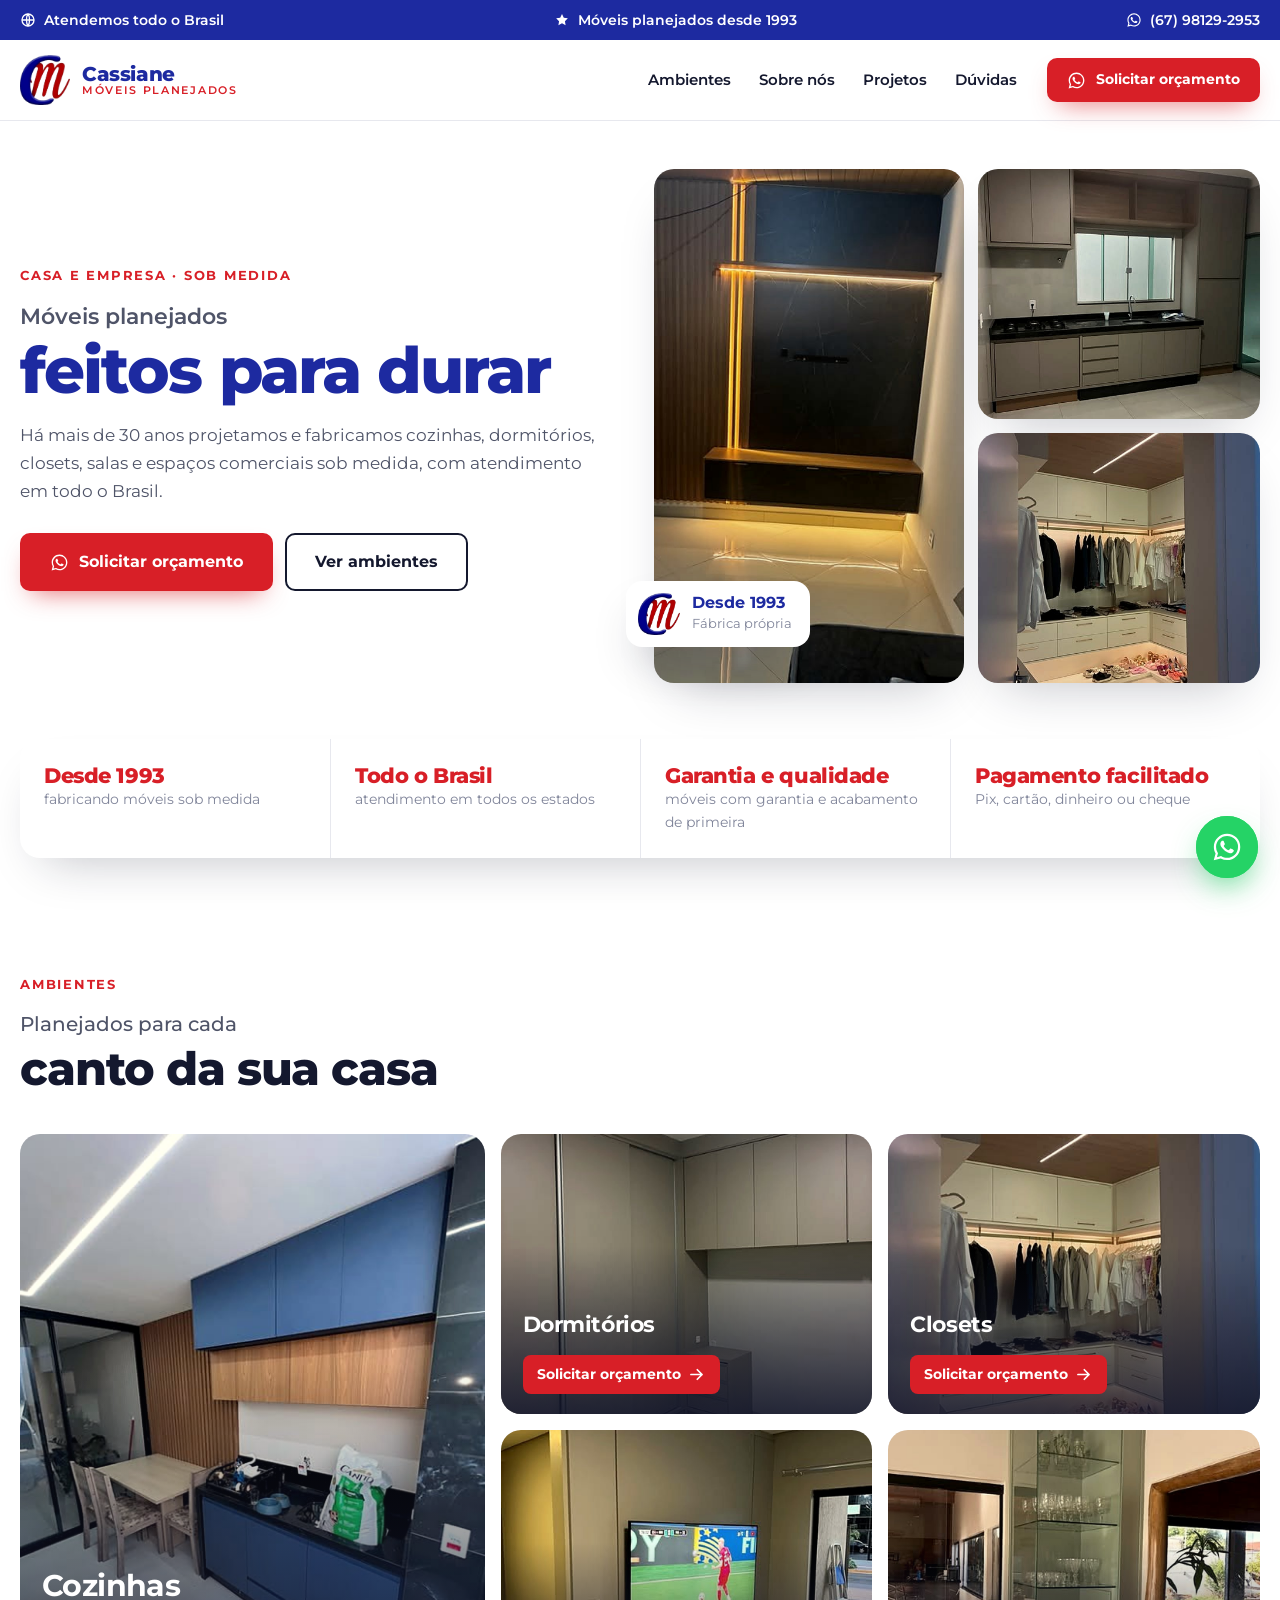
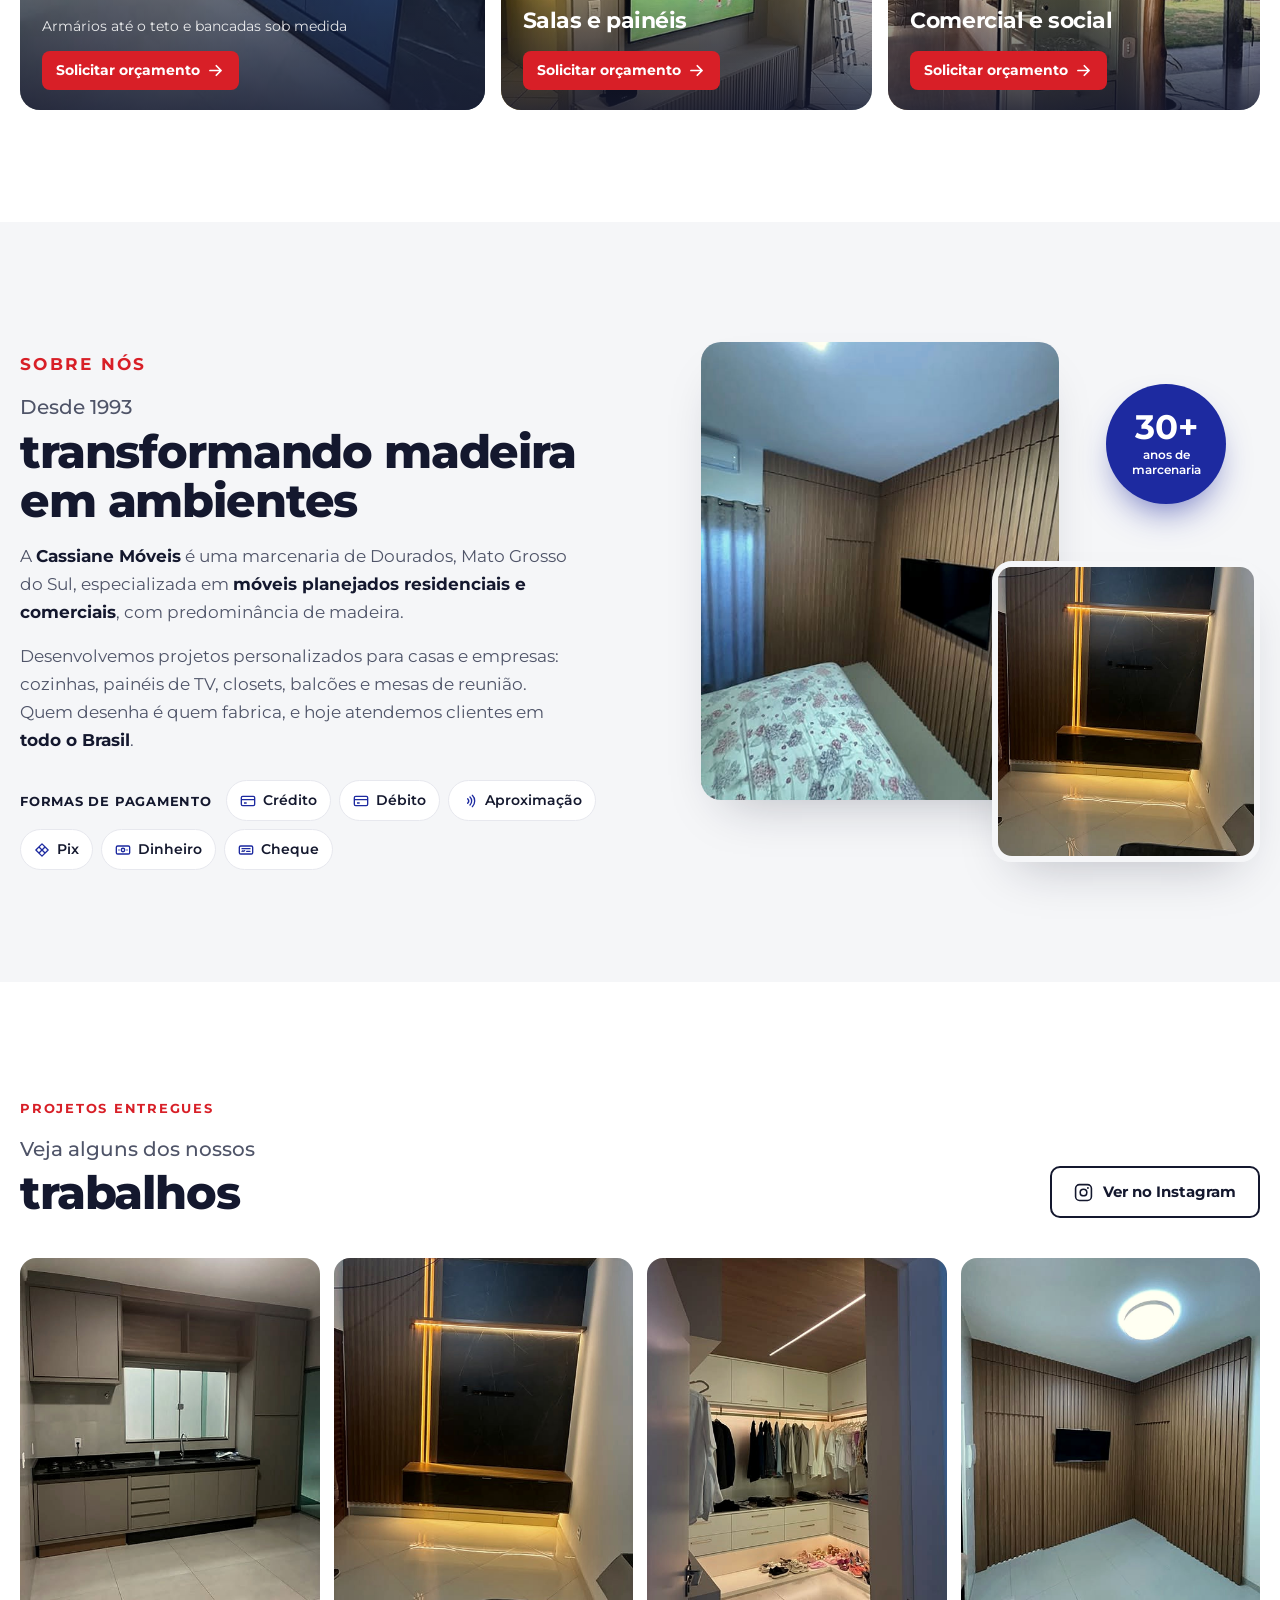
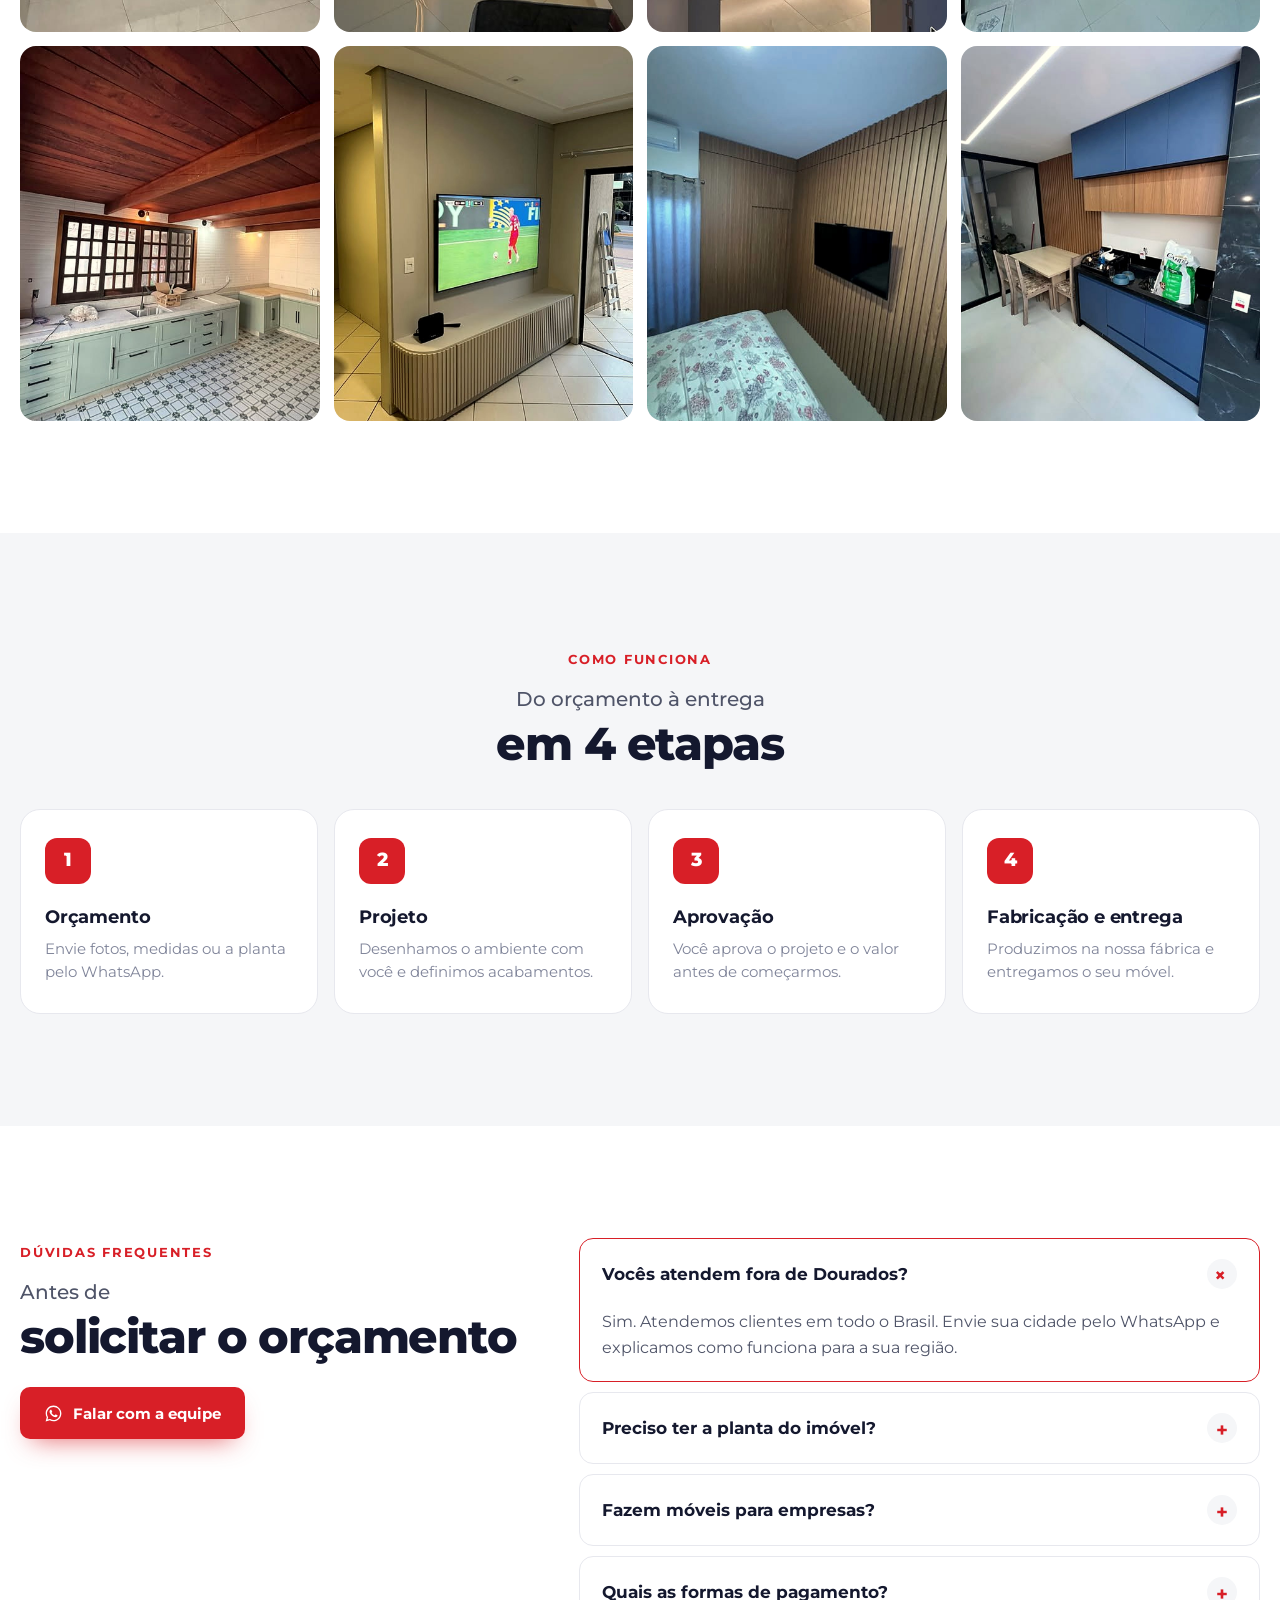
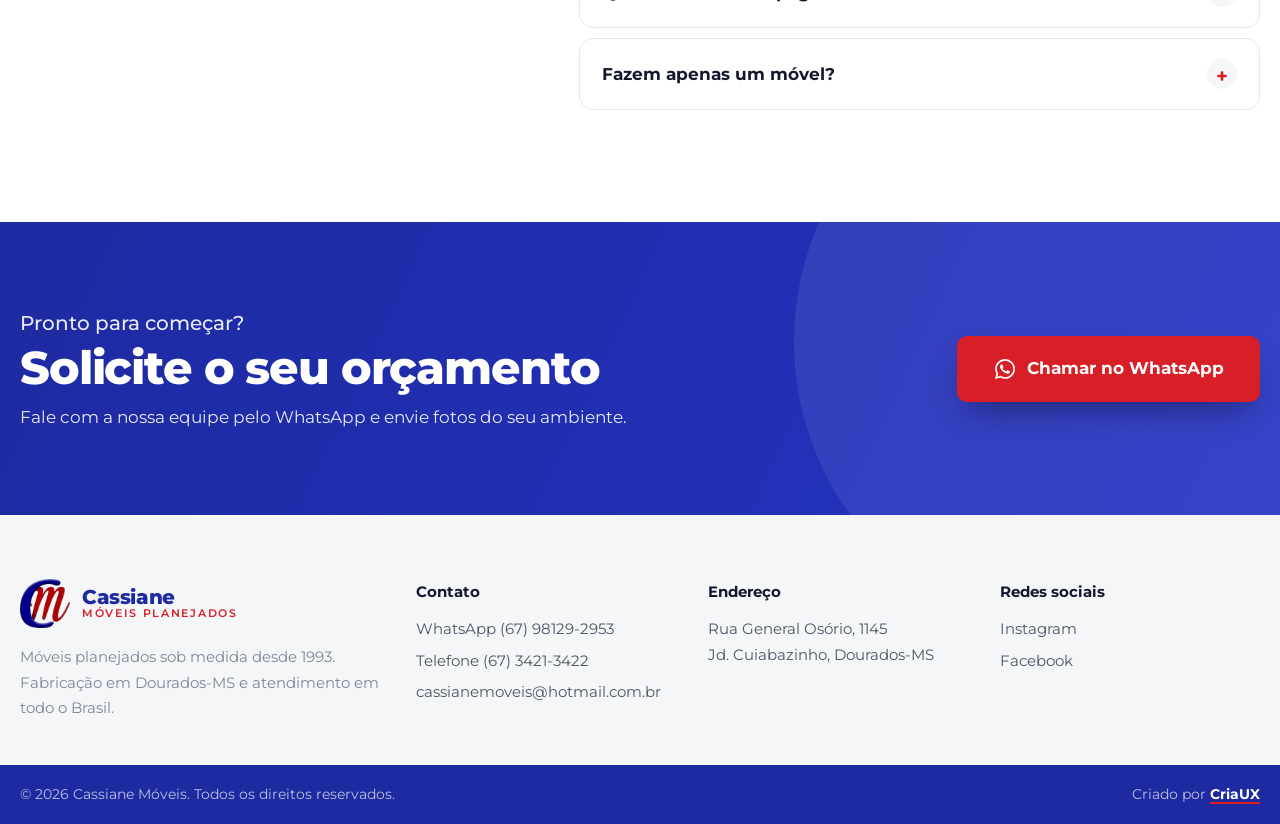
==== commit cd7c84ad: "Topo azul, CTA final vermelho e rodapé azul" ====
--- a/index.html
+++ b/index.html
@@ -1,247 +1,247 @@
-<!doctype html>
-<html lang="pt-BR">
-<head>
-<meta charset="utf-8">
-<meta name="viewport" content="width=device-width, initial-scale=1">
-<title>Cassiane Móveis · Móveis Planejados desde 1993</title>
-<meta name="description" content="Móveis planejados sob medida para casas e empresas desde 1993. Fabricação própria em Dourados-MS e atendimento em todo o Brasil. Solicite seu orçamento pelo WhatsApp.">
-<meta name="theme-color" content="#ffffff">
-<meta property="og:title" content="Cassiane Móveis · Móveis planejados desde 1993">
-<meta property="og:description" content="Sob medida para casas e empresas. Atendemos todo o Brasil.">
-<meta property="og:image" content="img/cozinha-cinza.jpg">
-<link rel="icon" href="img/logo-cm.png" type="image/png">
-<link rel="preconnect" href="https://fonts.googleapis.com">
-<link rel="preconnect" href="https://fonts.gstatic.com" crossorigin>
-<link href="https://fonts.googleapis.com/css2?family=Montserrat:wght@400;500;600;700;800&display=swap" rel="stylesheet">
-<link rel="stylesheet" href="style.css">
-<script type="application/ld+json">
-{"@context":"https://schema.org","@type":"FurnitureStore","name":"Cassiane Móveis","foundingDate":"1993","areaServed":"BR","telephone":"+55-67-98129-2953","paymentAccepted":"Cartão de crédito, cartão de débito, pagamento por aproximação, Pix, dinheiro, cheque","address":{"@type":"PostalAddress","streetAddress":"Rua General Osório, 1145 - Jardim Cuiabazinho","addressLocality":"Dourados","addressRegion":"MS","addressCountry":"BR"},"sameAs":["https://www.instagram.com/cm_cassiane_moveis/","https://www.facebook.com/cassianemoveis"]}
-</script>
-</head>
-<body>
-<a class="skip" href="#conteudo">Pular para o conteúdo</a>
-
-<div class="info">
-  <div class="wrap info__in">
-    <span><svg class="i" aria-hidden="true"><use href="#i-br"/></svg>Atendemos todo o Brasil</span>
-    <span class="info__mid"><svg class="i" aria-hidden="true"><use href="#i-star"/></svg>Móveis planejados desde 1993</span>
-    <a data-wa="info" href="#" target="_blank" rel="noopener"><svg class="i" aria-hidden="true"><use href="#i-wa"/></svg>(67) 98129-2953</a>
-  </div>
-</div>
-
-<header class="hdr" id="topo">
-  <div class="wrap hdr__in">
-    <a href="#topo" class="logo" aria-label="Cassiane Móveis, início">
-      <img src="img/logo-cm.png" alt="" width="558" height="552">
-      <span>Cassiane<b>Móveis Planejados</b></span>
-    </a>
-    <nav class="hdr__nav" aria-label="Navegação principal">
-      <a href="#ambientes">Ambientes</a>
-      <a href="#sobre">Sobre nós</a>
-      <a href="#projetos">Projetos</a>
-      <a href="#duvidas">Dúvidas</a>
-    </nav>
-    <a class="btn btn--red btn--sm" data-wa="header" href="#" target="_blank" rel="noopener"><svg class="i" aria-hidden="true"><use href="#i-wa"/></svg><span>Solicitar orçamento</span></a>
-  </div>
-</header>
-
-<main id="conteudo">
-
-<!-- HERO -->
-<section class="hero">
-  <div class="wrap">
-    <div class="hero__grid">
-      <div class="hero__copy">
-        <p class="tag">Casa e empresa · Sob medida</p>
-        <h1><span class="h1__lead">Móveis planejados</span><span class="h1__key">feitos para durar</span></h1>
-        <p class="hero__sub">Há mais de 30 anos projetamos e fabricamos cozinhas, dormitórios, closets, salas e espaços comerciais sob medida, com atendimento em todo o Brasil.</p>
-        <div class="hero__ctas">
-          <a class="btn btn--red btn--lg" data-wa="hero" href="#" target="_blank" rel="noopener"><svg class="i" aria-hidden="true"><use href="#i-wa"/></svg><span>Solicitar orçamento</span></a>
-          <a class="btn btn--line btn--lg" href="#ambientes"><span>Ver ambientes</span></a>
-        </div>
-      </div>
-      <div class="hero__mosaic">
-        <figure class="m m--a"><img src="img/painel-led.jpg" alt="Painel de TV com ripado e LED" width="960" height="1280" fetchpriority="high"></figure>
-        <figure class="m m--b"><img src="img/cozinha-cinza.jpg" alt="Cozinha planejada fendi" width="960" height="1280"></figure>
-        <figure class="m m--c"><img src="img/closet.jpg" alt="Closet planejado com LED" width="960" height="1280"></figure>
-        <div class="hero__seal"><img src="img/logo-cm.png" alt="" width="558" height="552"><span><b>Desde 1993</b><small>Fábrica própria</small></span></div>
-      </div>
-    </div>
-
-    <ul class="stats">
-      <li><b>Desde 1993</b><span>fabricando móveis sob medida</span></li>
-      <li><b>Todo o Brasil</b><span>atendimento em todos os estados</span></li>
-      <li><b>Garantia e qualidade</b><span>móveis com garantia e acabamento de primeira</span></li>
-      <li><b>Pagamento facilitado</b><span>Pix, cartão, dinheiro ou cheque</span></li>
-    </ul>
-  </div>
-</section>
-
-<!-- AMBIENTES -->
-<section class="sec" id="ambientes">
-  <div class="wrap">
-    <div class="head">
-      <p class="tag">Ambientes</p>
-      <h2><span class="h2__lead">Planejados para cada</span><span class="h2__key">canto da sua casa</span></h2>
-    </div>
-    <div class="bento">
-      <a class="tile tile--big" data-wa="ambiente" data-topic="cozinha planejada" href="#" target="_blank" rel="noopener">
-        <img src="img/cozinha-azul.jpg" alt="Cozinha planejada azul com madeirado" loading="lazy" width="960" height="1280" style="object-position:50% 20%">
-        <span class="tile__body"><b>Cozinhas</b><small>Armários até o teto e bancadas sob medida</small><span class="tile__cta">Solicitar orçamento <svg class="i" aria-hidden="true"><use href="#i-arrow"/></svg></span></span>
-      </a>
-      <a class="tile" data-wa="ambiente" data-topic="dormitório" href="#" target="_blank" rel="noopener">
-        <img src="img/dormitorio-guarda-roupa.jpg" alt="Guarda-roupa planejado" loading="lazy" width="960" height="1280">
-        <span class="tile__body"><b>Dormitórios</b><span class="tile__cta">Solicitar orçamento <svg class="i" aria-hidden="true"><use href="#i-arrow"/></svg></span></span>
-      </a>
-      <a class="tile" data-wa="ambiente" data-topic="closet" href="#" target="_blank" rel="noopener">
-        <img src="img/closet.jpg" alt="Closet planejado com LED" loading="lazy" width="960" height="1280">
-        <span class="tile__body"><b>Closets</b><span class="tile__cta">Solicitar orçamento <svg class="i" aria-hidden="true"><use href="#i-arrow"/></svg></span></span>
-      </a>
-      <a class="tile" data-wa="ambiente" data-topic="sala / painel de TV" href="#" target="_blank" rel="noopener">
-        <img src="img/home-theater.jpg" alt="Painel de TV com rack ripado" loading="lazy" width="960" height="1280">
-        <span class="tile__body"><b>Salas e painéis</b><span class="tile__cta">Solicitar orçamento <svg class="i" aria-hidden="true"><use href="#i-arrow"/></svg></span></span>
-      </a>
-      <a class="tile" data-wa="ambiente" data-topic="projeto comercial (balcões, mesas de reunião)" href="#" target="_blank" rel="noopener">
-        <img src="img/cristaleira.jpg" alt="Cristaleira planejada" loading="lazy" width="960" height="1280">
-        <span class="tile__body"><b>Comercial e social</b><span class="tile__cta">Solicitar orçamento <svg class="i" aria-hidden="true"><use href="#i-arrow"/></svg></span></span>
-      </a>
-    </div>
-  </div>
-</section>
-
-<!-- SOBRE -->
-<section class="sec sec--gray" id="sobre">
-  <div class="wrap about">
-    <div class="about__copy">
-      <p class="tag">Sobre nós</p>
-      <h2><span class="h2__lead">Desde 1993</span><span class="h2__key">transformando madeira em ambientes</span></h2>
-      <p>A <b>Cassiane Móveis</b> é uma marcenaria de Dourados, Mato Grosso do Sul, especializada em <b>móveis planejados residenciais e comerciais</b>, com predominância de madeira.</p>
-      <p>Desenvolvemos projetos personalizados para casas e empresas: cozinhas, painéis de TV, closets, balcões e mesas de reunião. Quem desenha é quem fabrica, e hoje atendemos clientes em <b>todo o Brasil</b>.</p>
-      <div class="pay">
-        <span class="pay__t">Formas de pagamento</span>
-        <span class="chip"><svg class="i" aria-hidden="true"><use href="#i-card"/></svg>Crédito</span>
-        <span class="chip"><svg class="i" aria-hidden="true"><use href="#i-card"/></svg>Débito</span>
-        <span class="chip"><svg class="i" aria-hidden="true"><use href="#i-nfc"/></svg>Aproximação</span>
-        <span class="chip"><svg class="i" aria-hidden="true"><use href="#i-pix"/></svg>Pix</span>
-        <span class="chip"><svg class="i" aria-hidden="true"><use href="#i-cash"/></svg>Dinheiro</span>
-        <span class="chip"><svg class="i" aria-hidden="true"><use href="#i-check"/></svg>Cheque</span>
-      </div>
-    </div>
-    <div class="about__media">
-      <img class="about__a" src="img/suite-ripada.jpg" alt="Suíte com parede ripada" loading="lazy" width="960" height="1280">
-      <img class="about__b" src="img/painel-led.jpg" alt="Painel ripado com LED" loading="lazy" width="960" height="1280">
-      <div class="about__seal"><b>30+</b><span>anos de marcenaria</span></div>
-    </div>
-  </div>
-</section>
-
-<!-- PROJETOS -->
-<section class="sec" id="projetos">
-  <div class="wrap">
-    <div class="head head--row">
-      <div>
-        <p class="tag">Projetos entregues</p>
-        <h2><span class="h2__lead">Veja alguns dos nossos</span><span class="h2__key">trabalhos</span></h2>
-      </div>
-      <a class="btn btn--line btn--md" href="https://www.instagram.com/cm_cassiane_moveis/" target="_blank" rel="noopener"><svg class="i" aria-hidden="true"><use href="#i-ig"/></svg><span>Ver no Instagram</span></a>
-    </div>
-    <div class="gal" id="gal">
-      <button class="g" data-title="Cozinha fendi até o teto"><img src="img/cozinha-cinza.jpg" alt="Cozinha fendi" loading="lazy" width="960" height="1280"></button>
-      <button class="g" data-title="Painel ripado com LED"><img src="img/painel-led.jpg" alt="Painel ripado com LED" loading="lazy" width="960" height="1280"></button>
-      <button class="g" data-title="Closet em L iluminado"><img src="img/closet.jpg" alt="Closet em L" loading="lazy" width="960" height="1280"></button>
-      <button class="g" data-title="Quarto ripado com porta oculta"><img src="img/dormitorio-ripado.jpg" alt="Quarto ripado" loading="lazy" width="960" height="1280"></button>
-      <button class="g" data-title="Cozinha verde sálvia"><img src="img/cozinha-verde.jpg" alt="Cozinha verde" loading="lazy" width="960" height="1280"></button>
-      <button class="g" data-title="Rack ripado de cantos curvos"><img src="img/home-theater.jpg" alt="Rack ripado" loading="lazy" width="960" height="1280"></button>
-      <button class="g" data-title="Suíte com parede ripada"><img src="img/suite-ripada.jpg" alt="Suíte ripada" loading="lazy" width="960" height="1280"></button>
-      <button class="g" data-title="Cozinha azul com madeirado"><img src="img/cozinha-azul.jpg" alt="Cozinha azul" loading="lazy" width="960" height="1280"></button>
-    </div>
-  </div>
-</section>
-
-<!-- COMO FUNCIONA -->
-<section class="sec sec--gray" id="como-funciona">
-  <div class="wrap">
-    <div class="head head--center">
-      <p class="tag">Como funciona</p>
-      <h2><span class="h2__lead">Do orçamento à entrega</span><span class="h2__key">em 4 etapas</span></h2>
-    </div>
-    <ol class="steps">
-      <li><span>1</span><h3>Orçamento</h3><p>Envie fotos, medidas ou a planta pelo WhatsApp.</p></li>
-      <li><span>2</span><h3>Projeto</h3><p>Desenhamos o ambiente com você e definimos acabamentos.</p></li>
-      <li><span>3</span><h3>Aprovação</h3><p>Você aprova o projeto e o valor antes de começarmos.</p></li>
-      <li><span>4</span><h3>Fabricação e entrega</h3><p>Produzimos na nossa fábrica e entregamos o seu móvel.</p></li>
-    </ol>
-  </div>
-</section>
-
-<!-- DÚVIDAS -->
-<section class="sec" id="duvidas">
-  <div class="wrap faq">
-    <div class="head">
-      <p class="tag">Dúvidas frequentes</p>
-      <h2><span class="h2__lead">Antes de</span><span class="h2__key">solicitar o orçamento</span></h2>
-      <a class="btn btn--red btn--md" data-wa="faq" href="#" target="_blank" rel="noopener"><svg class="i" aria-hidden="true"><use href="#i-wa"/></svg><span>Falar com a equipe</span></a>
-    </div>
-    <div class="faq__list">
-      <details open><summary>Vocês atendem fora de Dourados?</summary><p>Sim. Atendemos clientes em todo o Brasil. Envie sua cidade pelo WhatsApp e explicamos como funciona para a sua região.</p></details>
-      <details><summary>Preciso ter a planta do imóvel?</summary><p>Não é obrigatório. Fotos e medidas aproximadas já bastam para começar a conversa.</p></details>
-      <details><summary>Fazem móveis para empresas?</summary><p>Sim. Além de residências, fazemos projetos comerciais como balcões e mesas de reunião.</p></details>
-      <details><summary>Quais as formas de pagamento?</summary><p>Aceitamos cartão de crédito, débito, pagamento por aproximação, Pix, dinheiro e cheque.</p></details>
-      <details><summary>Fazem apenas um móvel?</summary><p>Sim. Fazemos desde uma peça, como um painel de TV, até ambientes completos.</p></details>
-    </div>
-  </div>
-</section>
-
-<!-- CTA -->
-<section class="cta">
-  <div class="wrap cta__in">
-    <div>
-      <h2><span class="h2__lead">Pronto para começar?</span><span class="h2__key">Solicite o seu orçamento</span></h2>
-      <p>Fale com a nossa equipe pelo WhatsApp e envie fotos do seu ambiente.</p>
-    </div>
-    <a class="btn btn--white btn--xl" data-wa="cta" href="#" target="_blank" rel="noopener"><svg class="i" aria-hidden="true"><use href="#i-wa"/></svg><span>Chamar no WhatsApp</span></a>
-  </div>
-</section>
-</main>
-
-<footer class="ftr">
-  <div class="wrap ftr__grid">
-    <div class="ftr__brand">
-      <a href="#topo" class="logo" aria-label="Voltar ao topo"><img src="img/logo-cm.png" alt="" width="558" height="552"><span>Cassiane<b>Móveis Planejados</b></span></a>
-      <p>Móveis planejados sob medida desde 1993. Fabricação em Dourados-MS e atendimento em todo o Brasil.</p>
-    </div>
-    <div><h4>Contato</h4><a data-wa="ftr" href="#" target="_blank" rel="noopener">WhatsApp (67) 98129-2953</a><a href="tel:+556734213422">Telefone (67) 3421-3422</a><a href="mailto:cassianemoveis@hotmail.com.br">cassianemoveis@hotmail.com.br</a></div>
-    <div><h4>Endereço</h4><a href="https://www.google.com/maps/search/?api=1&amp;query=Rua+General+Os%C3%B3rio+1145+Dourados+MS" target="_blank" rel="noopener">Rua General Osório, 1145<br>Jd. Cuiabazinho, Dourados-MS</a></div>
-    <div><h4>Redes sociais</h4><a href="https://www.instagram.com/cm_cassiane_moveis/" target="_blank" rel="noopener">Instagram</a><a href="https://www.facebook.com/cassianemoveis" target="_blank" rel="noopener">Facebook</a></div>
-  </div>
-  <div class="ftr__bottom">
-    <div class="wrap ftr__bottom-in"><span>© <span id="ano">2026</span> Cassiane Móveis. Todos os direitos reservados.</span><span class="credit">Criado por <a href="https://criaux.com.br/" target="_blank" rel="noopener">CriaUX</a></span></div>
-  </div>
-</footer>
-
-<a class="fab" data-wa="flutuante" href="#" target="_blank" rel="noopener" aria-label="Falar no WhatsApp"><svg class="i" aria-hidden="true"><use href="#i-wa"/></svg></a>
-
-<dialog class="lb" id="lb" aria-label="Projeto ampliado">
-  <button class="lb__btn lb__x" data-close aria-label="Fechar"><svg class="i" aria-hidden="true"><use href="#i-x"/></svg></button>
-  <button class="lb__btn lb__prev" data-prev aria-label="Anterior"><svg class="i" aria-hidden="true"><use href="#i-arrow"/></svg></button>
-  <figure class="lb__fig"><img id="lbImg" src="" alt=""><figcaption><b id="lbCap"></b><a class="btn btn--red btn--md" id="lbWa" href="#" target="_blank" rel="noopener"><svg class="i" aria-hidden="true"><use href="#i-wa"/></svg><span>Quero um assim</span></a></figcaption></figure>
-  <button class="lb__btn lb__next" data-next aria-label="Próximo"><svg class="i" aria-hidden="true"><use href="#i-arrow"/></svg></button>
-</dialog>
-
-<svg width="0" height="0" style="position:absolute" aria-hidden="true">
-  <symbol id="i-wa" viewBox="0 0 24 24"><path fill="currentColor" d="M19.05 4.91A9.82 9.82 0 0 0 12.04 2C6.58 2 2.13 6.45 2.13 11.91c0 1.75.46 3.45 1.32 4.95L2.05 22l5.25-1.38a9.9 9.9 0 0 0 4.74 1.21c5.46 0 9.91-4.45 9.91-9.91 0-2.65-1.03-5.14-2.9-7.01Zm-7.01 15.24c-1.48 0-2.93-.4-4.2-1.15l-.3-.18-3.12.82.83-3.04-.2-.31a8.26 8.26 0 0 1-1.26-4.38c0-4.54 3.7-8.24 8.24-8.24 2.2 0 4.27.86 5.82 2.42a8.18 8.18 0 0 1 2.41 5.83c.01 4.54-3.68 8.23-8.22 8.23Zm4.52-6.16c-.25-.12-1.47-.72-1.69-.81-.23-.08-.39-.12-.56.12-.17.25-.64.81-.78.97-.14.17-.29.19-.54.06-.25-.12-1.05-.39-1.99-1.23-.74-.66-1.23-1.47-1.38-1.72-.14-.25-.02-.38.11-.51.11-.11.25-.29.37-.43s.17-.25.25-.41c.08-.17.04-.31-.02-.43s-.56-1.34-.76-1.84c-.2-.48-.41-.42-.56-.43h-.48c-.17 0-.43.06-.66.31-.22.25-.86.85-.86 2.07s.89 2.4 1.01 2.56c.12.17 1.75 2.67 4.23 3.74.59.26 1.05.41 1.41.52.59.19 1.13.16 1.56.1.48-.07 1.47-.6 1.67-1.18.21-.58.21-1.07.14-1.18s-.22-.16-.47-.28Z"/></symbol>
-  <symbol id="i-arrow" viewBox="0 0 24 24"><path fill="none" stroke="currentColor" stroke-width="2.2" stroke-linecap="round" stroke-linejoin="round" d="M5 12h14M13 6l6 6-6 6"/></symbol>
-  <symbol id="i-x" viewBox="0 0 24 24"><path fill="none" stroke="currentColor" stroke-width="2.2" stroke-linecap="round" d="M6 6l12 12M18 6 6 18"/></symbol>
-  <symbol id="i-br" viewBox="0 0 24 24"><circle cx="12" cy="12" r="9" fill="none" stroke="currentColor" stroke-width="2"/><path fill="none" stroke="currentColor" stroke-width="2" d="M3 12h18M12 3c3 3.2 3 14.8 0 18M12 3c-3 3.2-3 14.8 0 18"/></symbol>
-  <symbol id="i-star" viewBox="0 0 24 24"><path fill="currentColor" d="m12 3 2.7 5.6 6.1.9-4.4 4.3 1 6.1L12 17l-5.4 2.9 1-6.1L3.2 9.5l6.1-.9Z"/></symbol>
-  <symbol id="i-card" viewBox="0 0 24 24"><rect x="2" y="5" width="20" height="14" rx="2" fill="none" stroke="currentColor" stroke-width="2"/><path stroke="currentColor" stroke-width="2" d="M2 10h20M6 15h4"/></symbol>
-  <symbol id="i-nfc" viewBox="0 0 24 24"><path fill="none" stroke="currentColor" stroke-width="2" stroke-linecap="round" d="M8.5 8.5a5 5 0 0 1 0 7M12 6a8.5 8.5 0 0 1 0 12M15.5 3.5a12 12 0 0 1 0 17"/></symbol>
-  <symbol id="i-pix" viewBox="0 0 24 24"><path fill="none" stroke="currentColor" stroke-width="2" stroke-linejoin="round" d="M12 2.8 21.2 12 12 21.2 2.8 12Z"/><path fill="none" stroke="currentColor" stroke-width="2" d="m7.5 7.5 4.5 4.5 4.5-4.5M7.5 16.5 12 12l4.5 4.5"/></symbol>
-  <symbol id="i-cash" viewBox="0 0 24 24"><rect x="2" y="6" width="20" height="12" rx="2" fill="none" stroke="currentColor" stroke-width="2"/><circle cx="12" cy="12" r="2.6" fill="none" stroke="currentColor" stroke-width="2"/><path stroke="currentColor" stroke-width="2" stroke-linecap="round" d="M6 12h.01M18 12h.01"/></symbol>
-  <symbol id="i-check" viewBox="0 0 24 24"><rect x="2" y="6" width="20" height="12" rx="2" fill="none" stroke="currentColor" stroke-width="2"/><path stroke="currentColor" stroke-width="2" stroke-linecap="round" d="M6 14c1.5-2 2.5 1 4-1M13 14h5M6 10h12"/></symbol>
-  <symbol id="i-ig" viewBox="0 0 24 24"><rect x="2" y="2" width="20" height="20" rx="5" fill="none" stroke="currentColor" stroke-width="2"/><circle cx="12" cy="12" r="4.2" fill="none" stroke="currentColor" stroke-width="2"/><circle cx="17.6" cy="6.4" r="1.2" fill="currentColor"/></symbol>
-</svg>
-
-<script src="app.js" defer></script>
-</body>
-</html>
+<!doctype html>
+<html lang="pt-BR">
+<head>
+<meta charset="utf-8">
+<meta name="viewport" content="width=device-width, initial-scale=1">
+<title>Cassiane Móveis · Móveis Planejados desde 1993</title>
+<meta name="description" content="Móveis planejados sob medida para casas e empresas desde 1993. Fabricação própria em Dourados-MS e atendimento em todo o Brasil. Solicite seu orçamento pelo WhatsApp.">
+<meta name="theme-color" content="#ffffff">
+<meta property="og:title" content="Cassiane Móveis · Móveis planejados desde 1993">
+<meta property="og:description" content="Sob medida para casas e empresas. Atendemos todo o Brasil.">
+<meta property="og:image" content="img/cozinha-cinza.jpg">
+<link rel="icon" href="img/logo-cm.png" type="image/png">
+<link rel="preconnect" href="https://fonts.googleapis.com">
+<link rel="preconnect" href="https://fonts.gstatic.com" crossorigin>
+<link href="https://fonts.googleapis.com/css2?family=Montserrat:wght@400;500;600;700;800&display=swap" rel="stylesheet">
+<link rel="stylesheet" href="style.css">
+<script type="application/ld+json">
+{"@context":"https://schema.org","@type":"FurnitureStore","name":"Cassiane Móveis","foundingDate":"1993","areaServed":"BR","telephone":"+55-67-98129-2953","paymentAccepted":"Cartão de crédito, cartão de débito, pagamento por aproximação, Pix, dinheiro, cheque","address":{"@type":"PostalAddress","streetAddress":"Rua General Osório, 1145 - Jardim Cuiabazinho","addressLocality":"Dourados","addressRegion":"MS","addressCountry":"BR"},"sameAs":["https://www.instagram.com/cm_cassiane_moveis/","https://www.facebook.com/cassianemoveis"]}
+</script>
+</head>
+<body>
+<a class="skip" href="#conteudo">Pular para o conteúdo</a>
+
+<div class="info">
+  <div class="wrap info__in">
+    <span><svg class="i" aria-hidden="true"><use href="#i-br"/></svg>Atendemos todo o Brasil</span>
+    <span class="info__mid"><svg class="i" aria-hidden="true"><use href="#i-star"/></svg>Móveis planejados desde 1993</span>
+    <a data-wa="info" href="#" target="_blank" rel="noopener"><svg class="i" aria-hidden="true"><use href="#i-wa"/></svg>(67) 98129-2953</a>
+  </div>
+</div>
+
+<header class="hdr" id="topo">
+  <div class="wrap hdr__in">
+    <a href="#topo" class="logo" aria-label="Cassiane Móveis, início">
+      <img src="img/logo-cm.png" alt="" width="558" height="552">
+      <span>Cassiane<b>Móveis Planejados</b></span>
+    </a>
+    <nav class="hdr__nav" aria-label="Navegação principal">
+      <a href="#ambientes">Ambientes</a>
+      <a href="#sobre">Sobre nós</a>
+      <a href="#projetos">Projetos</a>
+      <a href="#duvidas">Dúvidas</a>
+    </nav>
+    <a class="btn btn--red btn--sm" data-wa="header" href="#" target="_blank" rel="noopener"><svg class="i" aria-hidden="true"><use href="#i-wa"/></svg><span>Solicitar orçamento</span></a>
+  </div>
+</header>
+
+<main id="conteudo">
+
+<!-- HERO -->
+<section class="hero">
+  <div class="wrap">
+    <div class="hero__grid">
+      <div class="hero__copy">
+        <p class="tag">Casa e empresa · Sob medida</p>
+        <h1><span class="h1__lead">Móveis planejados</span><span class="h1__key">feitos para durar</span></h1>
+        <p class="hero__sub">Há mais de 30 anos projetamos e fabricamos cozinhas, dormitórios, closets, salas e espaços comerciais sob medida, com atendimento em todo o Brasil.</p>
+        <div class="hero__ctas">
+          <a class="btn btn--red btn--lg" data-wa="hero" href="#" target="_blank" rel="noopener"><svg class="i" aria-hidden="true"><use href="#i-wa"/></svg><span>Solicitar orçamento</span></a>
+          <a class="btn btn--line btn--lg" href="#ambientes"><span>Ver ambientes</span></a>
+        </div>
+      </div>
+      <div class="hero__mosaic">
+        <figure class="m m--a"><img src="img/painel-led.jpg" alt="Painel de TV com ripado e LED" width="960" height="1280" fetchpriority="high"></figure>
+        <figure class="m m--b"><img src="img/cozinha-cinza.jpg" alt="Cozinha planejada fendi" width="960" height="1280"></figure>
+        <figure class="m m--c"><img src="img/closet.jpg" alt="Closet planejado com LED" width="960" height="1280"></figure>
+        <div class="hero__seal"><img src="img/logo-cm.png" alt="" width="558" height="552"><span><b>Desde 1993</b><small>Fábrica própria</small></span></div>
+      </div>
+    </div>
+
+    <ul class="stats">
+      <li><b>Desde 1993</b><span>fabricando móveis sob medida</span></li>
+      <li><b>Todo o Brasil</b><span>atendimento em todos os estados</span></li>
+      <li><b>Garantia e qualidade</b><span>móveis com garantia e acabamento de primeira</span></li>
+      <li><b>Pagamento facilitado</b><span>Pix, cartão, dinheiro ou cheque</span></li>
+    </ul>
+  </div>
+</section>
+
+<!-- AMBIENTES -->
+<section class="sec" id="ambientes">
+  <div class="wrap">
+    <div class="head">
+      <p class="tag">Ambientes</p>
+      <h2><span class="h2__lead">Planejados para cada</span><span class="h2__key">canto da sua casa</span></h2>
+    </div>
+    <div class="bento">
+      <a class="tile tile--big" data-wa="ambiente" data-topic="cozinha planejada" href="#" target="_blank" rel="noopener">
+        <img src="img/cozinha-azul.jpg" alt="Cozinha planejada azul com madeirado" loading="lazy" width="960" height="1280" style="object-position:50% 20%">
+        <span class="tile__body"><b>Cozinhas</b><small>Armários até o teto e bancadas sob medida</small><span class="tile__cta">Solicitar orçamento <svg class="i" aria-hidden="true"><use href="#i-arrow"/></svg></span></span>
+      </a>
+      <a class="tile" data-wa="ambiente" data-topic="dormitório" href="#" target="_blank" rel="noopener">
+        <img src="img/dormitorio-guarda-roupa.jpg" alt="Guarda-roupa planejado" loading="lazy" width="960" height="1280">
+        <span class="tile__body"><b>Dormitórios</b><span class="tile__cta">Solicitar orçamento <svg class="i" aria-hidden="true"><use href="#i-arrow"/></svg></span></span>
+      </a>
+      <a class="tile" data-wa="ambiente" data-topic="closet" href="#" target="_blank" rel="noopener">
+        <img src="img/closet.jpg" alt="Closet planejado com LED" loading="lazy" width="960" height="1280">
+        <span class="tile__body"><b>Closets</b><span class="tile__cta">Solicitar orçamento <svg class="i" aria-hidden="true"><use href="#i-arrow"/></svg></span></span>
+      </a>
+      <a class="tile" data-wa="ambiente" data-topic="sala / painel de TV" href="#" target="_blank" rel="noopener">
+        <img src="img/home-theater.jpg" alt="Painel de TV com rack ripado" loading="lazy" width="960" height="1280">
+        <span class="tile__body"><b>Salas e painéis</b><span class="tile__cta">Solicitar orçamento <svg class="i" aria-hidden="true"><use href="#i-arrow"/></svg></span></span>
+      </a>
+      <a class="tile" data-wa="ambiente" data-topic="projeto comercial (balcões, mesas de reunião)" href="#" target="_blank" rel="noopener">
+        <img src="img/cristaleira.jpg" alt="Cristaleira planejada" loading="lazy" width="960" height="1280">
+        <span class="tile__body"><b>Comercial e social</b><span class="tile__cta">Solicitar orçamento <svg class="i" aria-hidden="true"><use href="#i-arrow"/></svg></span></span>
+      </a>
+    </div>
+  </div>
+</section>
+
+<!-- SOBRE -->
+<section class="sec sec--gray" id="sobre">
+  <div class="wrap about">
+    <div class="about__copy">
+      <p class="tag">Sobre nós</p>
+      <h2><span class="h2__lead">Desde 1993</span><span class="h2__key">transformando madeira em ambientes</span></h2>
+      <p>A <b>Cassiane Móveis</b> é uma marcenaria de Dourados, Mato Grosso do Sul, especializada em <b>móveis planejados residenciais e comerciais</b>, com predominância de madeira.</p>
+      <p>Desenvolvemos projetos personalizados para casas e empresas: cozinhas, painéis de TV, closets, balcões e mesas de reunião. Quem desenha é quem fabrica, e hoje atendemos clientes em <b>todo o Brasil</b>.</p>
+      <div class="pay">
+        <span class="pay__t">Formas de pagamento</span>
+        <span class="chip"><svg class="i" aria-hidden="true"><use href="#i-card"/></svg>Crédito</span>
+        <span class="chip"><svg class="i" aria-hidden="true"><use href="#i-card"/></svg>Débito</span>
+        <span class="chip"><svg class="i" aria-hidden="true"><use href="#i-nfc"/></svg>Aproximação</span>
+        <span class="chip"><svg class="i" aria-hidden="true"><use href="#i-pix"/></svg>Pix</span>
+        <span class="chip"><svg class="i" aria-hidden="true"><use href="#i-cash"/></svg>Dinheiro</span>
+        <span class="chip"><svg class="i" aria-hidden="true"><use href="#i-check"/></svg>Cheque</span>
+      </div>
+    </div>
+    <div class="about__media">
+      <img class="about__a" src="img/suite-ripada.jpg" alt="Suíte com parede ripada" loading="lazy" width="960" height="1280">
+      <img class="about__b" src="img/painel-led.jpg" alt="Painel ripado com LED" loading="lazy" width="960" height="1280">
+      <div class="about__seal"><b>30+</b><span>anos de marcenaria</span></div>
+    </div>
+  </div>
+</section>
+
+<!-- PROJETOS -->
+<section class="sec" id="projetos">
+  <div class="wrap">
+    <div class="head head--row">
+      <div>
+        <p class="tag">Projetos entregues</p>
+        <h2><span class="h2__lead">Veja alguns dos nossos</span><span class="h2__key">trabalhos</span></h2>
+      </div>
+      <a class="btn btn--line btn--md" href="https://www.instagram.com/cm_cassiane_moveis/" target="_blank" rel="noopener"><svg class="i" aria-hidden="true"><use href="#i-ig"/></svg><span>Ver no Instagram</span></a>
+    </div>
+    <div class="gal" id="gal">
+      <button class="g" data-title="Cozinha fendi até o teto"><img src="img/cozinha-cinza.jpg" alt="Cozinha fendi" loading="lazy" width="960" height="1280"></button>
+      <button class="g" data-title="Painel ripado com LED"><img src="img/painel-led.jpg" alt="Painel ripado com LED" loading="lazy" width="960" height="1280"></button>
+      <button class="g" data-title="Closet em L iluminado"><img src="img/closet.jpg" alt="Closet em L" loading="lazy" width="960" height="1280"></button>
+      <button class="g" data-title="Quarto ripado com porta oculta"><img src="img/dormitorio-ripado.jpg" alt="Quarto ripado" loading="lazy" width="960" height="1280"></button>
+      <button class="g" data-title="Cozinha verde sálvia"><img src="img/cozinha-verde.jpg" alt="Cozinha verde" loading="lazy" width="960" height="1280"></button>
+      <button class="g" data-title="Rack ripado de cantos curvos"><img src="img/home-theater.jpg" alt="Rack ripado" loading="lazy" width="960" height="1280"></button>
+      <button class="g" data-title="Suíte com parede ripada"><img src="img/suite-ripada.jpg" alt="Suíte ripada" loading="lazy" width="960" height="1280"></button>
+      <button class="g" data-title="Cozinha azul com madeirado"><img src="img/cozinha-azul.jpg" alt="Cozinha azul" loading="lazy" width="960" height="1280"></button>
+    </div>
+  </div>
+</section>
+
+<!-- COMO FUNCIONA -->
+<section class="sec sec--gray" id="como-funciona">
+  <div class="wrap">
+    <div class="head head--center">
+      <p class="tag">Como funciona</p>
+      <h2><span class="h2__lead">Do orçamento à entrega</span><span class="h2__key">em 4 etapas</span></h2>
+    </div>
+    <ol class="steps">
+      <li><span>1</span><h3>Orçamento</h3><p>Envie fotos, medidas ou a planta pelo WhatsApp.</p></li>
+      <li><span>2</span><h3>Projeto</h3><p>Desenhamos o ambiente com você e definimos acabamentos.</p></li>
+      <li><span>3</span><h3>Aprovação</h3><p>Você aprova o projeto e o valor antes de começarmos.</p></li>
+      <li><span>4</span><h3>Fabricação e entrega</h3><p>Produzimos na nossa fábrica e entregamos o seu móvel.</p></li>
+    </ol>
+  </div>
+</section>
+
+<!-- DÚVIDAS -->
+<section class="sec" id="duvidas">
+  <div class="wrap faq">
+    <div class="head">
+      <p class="tag">Dúvidas frequentes</p>
+      <h2><span class="h2__lead">Antes de</span><span class="h2__key">solicitar o orçamento</span></h2>
+      <a class="btn btn--red btn--md" data-wa="faq" href="#" target="_blank" rel="noopener"><svg class="i" aria-hidden="true"><use href="#i-wa"/></svg><span>Falar com a equipe</span></a>
+    </div>
+    <div class="faq__list">
+      <details open><summary>Vocês atendem fora de Dourados?</summary><p>Sim. Atendemos clientes em todo o Brasil. Envie sua cidade pelo WhatsApp e explicamos como funciona para a sua região.</p></details>
+      <details><summary>Preciso ter a planta do imóvel?</summary><p>Não é obrigatório. Fotos e medidas aproximadas já bastam para começar a conversa.</p></details>
+      <details><summary>Fazem móveis para empresas?</summary><p>Sim. Além de residências, fazemos projetos comerciais como balcões e mesas de reunião.</p></details>
+      <details><summary>Quais as formas de pagamento?</summary><p>Aceitamos cartão de crédito, débito, pagamento por aproximação, Pix, dinheiro e cheque.</p></details>
+      <details><summary>Fazem apenas um móvel?</summary><p>Sim. Fazemos desde uma peça, como um painel de TV, até ambientes completos.</p></details>
+    </div>
+  </div>
+</section>
+
+<!-- CTA -->
+<section class="cta">
+  <div class="wrap cta__in">
+    <div>
+      <h2><span class="h2__lead">Pronto para começar?</span><span class="h2__key">Solicite o seu orçamento</span></h2>
+      <p>Fale com a nossa equipe pelo WhatsApp e envie fotos do seu ambiente.</p>
+    </div>
+    <a class="btn btn--red btn--xl" data-wa="cta" href="#" target="_blank" rel="noopener"><svg class="i" aria-hidden="true"><use href="#i-wa"/></svg><span>Chamar no WhatsApp</span></a>
+  </div>
+</section>
+</main>
+
+<footer class="ftr">
+  <div class="wrap ftr__grid">
+    <div class="ftr__brand">
+      <a href="#topo" class="logo" aria-label="Voltar ao topo"><img src="img/logo-cm.png" alt="" width="558" height="552"><span>Cassiane<b>Móveis Planejados</b></span></a>
+      <p>Móveis planejados sob medida desde 1993. Fabricação em Dourados-MS e atendimento em todo o Brasil.</p>
+    </div>
+    <div><h4>Contato</h4><a data-wa="ftr" href="#" target="_blank" rel="noopener">WhatsApp (67) 98129-2953</a><a href="tel:+556734213422">Telefone (67) 3421-3422</a><a href="mailto:cassianemoveis@hotmail.com.br">cassianemoveis@hotmail.com.br</a></div>
+    <div><h4>Endereço</h4><a href="https://www.google.com/maps/search/?api=1&amp;query=Rua+General+Os%C3%B3rio+1145+Dourados+MS" target="_blank" rel="noopener">Rua General Osório, 1145<br>Jd. Cuiabazinho, Dourados-MS</a></div>
+    <div><h4>Redes sociais</h4><a href="https://www.instagram.com/cm_cassiane_moveis/" target="_blank" rel="noopener">Instagram</a><a href="https://www.facebook.com/cassianemoveis" target="_blank" rel="noopener">Facebook</a></div>
+  </div>
+  <div class="ftr__bottom">
+    <div class="wrap ftr__bottom-in"><span>© <span id="ano">2026</span> Cassiane Móveis. Todos os direitos reservados.</span><span class="credit">Criado por <a href="https://criaux.com.br/" target="_blank" rel="noopener">CriaUX</a></span></div>
+  </div>
+</footer>
+
+<a class="fab" data-wa="flutuante" href="#" target="_blank" rel="noopener" aria-label="Falar no WhatsApp"><svg class="i" aria-hidden="true"><use href="#i-wa"/></svg></a>
+
+<dialog class="lb" id="lb" aria-label="Projeto ampliado">
+  <button class="lb__btn lb__x" data-close aria-label="Fechar"><svg class="i" aria-hidden="true"><use href="#i-x"/></svg></button>
+  <button class="lb__btn lb__prev" data-prev aria-label="Anterior"><svg class="i" aria-hidden="true"><use href="#i-arrow"/></svg></button>
+  <figure class="lb__fig"><img id="lbImg" src="" alt=""><figcaption><b id="lbCap"></b><a class="btn btn--red btn--md" id="lbWa" href="#" target="_blank" rel="noopener"><svg class="i" aria-hidden="true"><use href="#i-wa"/></svg><span>Quero um assim</span></a></figcaption></figure>
+  <button class="lb__btn lb__next" data-next aria-label="Próximo"><svg class="i" aria-hidden="true"><use href="#i-arrow"/></svg></button>
+</dialog>
+
+<svg width="0" height="0" style="position:absolute" aria-hidden="true">
+  <symbol id="i-wa" viewBox="0 0 24 24"><path fill="currentColor" d="M19.05 4.91A9.82 9.82 0 0 0 12.04 2C6.58 2 2.13 6.45 2.13 11.91c0 1.75.46 3.45 1.32 4.95L2.05 22l5.25-1.38a9.9 9.9 0 0 0 4.74 1.21c5.46 0 9.91-4.45 9.91-9.91 0-2.65-1.03-5.14-2.9-7.01Zm-7.01 15.24c-1.48 0-2.93-.4-4.2-1.15l-.3-.18-3.12.82.83-3.04-.2-.31a8.26 8.26 0 0 1-1.26-4.38c0-4.54 3.7-8.24 8.24-8.24 2.2 0 4.27.86 5.82 2.42a8.18 8.18 0 0 1 2.41 5.83c.01 4.54-3.68 8.23-8.22 8.23Zm4.52-6.16c-.25-.12-1.47-.72-1.69-.81-.23-.08-.39-.12-.56.12-.17.25-.64.81-.78.97-.14.17-.29.19-.54.06-.25-.12-1.05-.39-1.99-1.23-.74-.66-1.23-1.47-1.38-1.72-.14-.25-.02-.38.11-.51.11-.11.25-.29.37-.43s.17-.25.25-.41c.08-.17.04-.31-.02-.43s-.56-1.34-.76-1.84c-.2-.48-.41-.42-.56-.43h-.48c-.17 0-.43.06-.66.31-.22.25-.86.85-.86 2.07s.89 2.4 1.01 2.56c.12.17 1.75 2.67 4.23 3.74.59.26 1.05.41 1.41.52.59.19 1.13.16 1.56.1.48-.07 1.47-.6 1.67-1.18.21-.58.21-1.07.14-1.18s-.22-.16-.47-.28Z"/></symbol>
+  <symbol id="i-arrow" viewBox="0 0 24 24"><path fill="none" stroke="currentColor" stroke-width="2.2" stroke-linecap="round" stroke-linejoin="round" d="M5 12h14M13 6l6 6-6 6"/></symbol>
+  <symbol id="i-x" viewBox="0 0 24 24"><path fill="none" stroke="currentColor" stroke-width="2.2" stroke-linecap="round" d="M6 6l12 12M18 6 6 18"/></symbol>
+  <symbol id="i-br" viewBox="0 0 24 24"><circle cx="12" cy="12" r="9" fill="none" stroke="currentColor" stroke-width="2"/><path fill="none" stroke="currentColor" stroke-width="2" d="M3 12h18M12 3c3 3.2 3 14.8 0 18M12 3c-3 3.2-3 14.8 0 18"/></symbol>
+  <symbol id="i-star" viewBox="0 0 24 24"><path fill="currentColor" d="m12 3 2.7 5.6 6.1.9-4.4 4.3 1 6.1L12 17l-5.4 2.9 1-6.1L3.2 9.5l6.1-.9Z"/></symbol>
+  <symbol id="i-card" viewBox="0 0 24 24"><rect x="2" y="5" width="20" height="14" rx="2" fill="none" stroke="currentColor" stroke-width="2"/><path stroke="currentColor" stroke-width="2" d="M2 10h20M6 15h4"/></symbol>
+  <symbol id="i-nfc" viewBox="0 0 24 24"><path fill="none" stroke="currentColor" stroke-width="2" stroke-linecap="round" d="M8.5 8.5a5 5 0 0 1 0 7M12 6a8.5 8.5 0 0 1 0 12M15.5 3.5a12 12 0 0 1 0 17"/></symbol>
+  <symbol id="i-pix" viewBox="0 0 24 24"><path fill="none" stroke="currentColor" stroke-width="2" stroke-linejoin="round" d="M12 2.8 21.2 12 12 21.2 2.8 12Z"/><path fill="none" stroke="currentColor" stroke-width="2" d="m7.5 7.5 4.5 4.5 4.5-4.5M7.5 16.5 12 12l4.5 4.5"/></symbol>
+  <symbol id="i-cash" viewBox="0 0 24 24"><rect x="2" y="6" width="20" height="12" rx="2" fill="none" stroke="currentColor" stroke-width="2"/><circle cx="12" cy="12" r="2.6" fill="none" stroke="currentColor" stroke-width="2"/><path stroke="currentColor" stroke-width="2" stroke-linecap="round" d="M6 12h.01M18 12h.01"/></symbol>
+  <symbol id="i-check" viewBox="0 0 24 24"><rect x="2" y="6" width="20" height="12" rx="2" fill="none" stroke="currentColor" stroke-width="2"/><path stroke="currentColor" stroke-width="2" stroke-linecap="round" d="M6 14c1.5-2 2.5 1 4-1M13 14h5M6 10h12"/></symbol>
+  <symbol id="i-ig" viewBox="0 0 24 24"><rect x="2" y="2" width="20" height="20" rx="5" fill="none" stroke="currentColor" stroke-width="2"/><circle cx="12" cy="12" r="4.2" fill="none" stroke="currentColor" stroke-width="2"/><circle cx="17.6" cy="6.4" r="1.2" fill="currentColor"/></symbol>
+</svg>
+
+<script src="app.js" defer></script>
+</body>
+</html>
--- a/style.css
+++ b/style.css
@@ -56,7 +56,7 @@
 .btn--xl{height:66px;padding:0 34px;font-size:17px}.btn--xl .i{width:24px;height:24px}
 
 /* Barra de informações */
-.info{background:var(--red);color:#fff;font-size:13.5px;font-weight:600}
+.info{background:var(--blue);color:#fff;font-size:13.5px;font-weight:600}
 .info__in{display:flex;justify-content:space-between;align-items:center;gap:16px;height:40px}
 .info span,.info a{display:flex;align-items:center;gap:8px;white-space:nowrap}
 .info .i{width:16px;height:16px}
@@ -181,7 +181,7 @@
 .ftr__grid>div:not(.ftr__brand){display:flex;flex-direction:column;gap:6px}
 .ftr h4{font-size:15px;font-weight:700;color:var(--ink);margin-bottom:6px}
 .ftr a:hover{color:var(--red)}
-.ftr__bottom{background:var(--ink);color:rgba(255,255,255,.7);font-size:13.5px}
+.ftr__bottom{background:var(--blue);color:rgba(255,255,255,.7);font-size:13.5px}
 .ftr__bottom-in{display:flex;justify-content:space-between;gap:12px;flex-wrap:wrap;padding:18px 0}
 .credit a{color:#fff;font-weight:700;border-bottom:2px solid var(--red)}
 @media (max-width:860px){.ftr__grid{grid-template-columns:1fr 1fr}.ftr__brand{grid-column:1/-1}.ftr__bottom{padding-bottom:84px}}
@@ -237,3 +237,4 @@
   .stats li:nth-child(n+3){border-top:1px solid var(--line)}
 }
 @media (max-width:520px){.hero__mosaic{grid-template-rows:160px 160px;gap:10px}}
+.cta .btn--red{box-shadow:0 16px 34px -12px rgba(0,0,0,.45)}
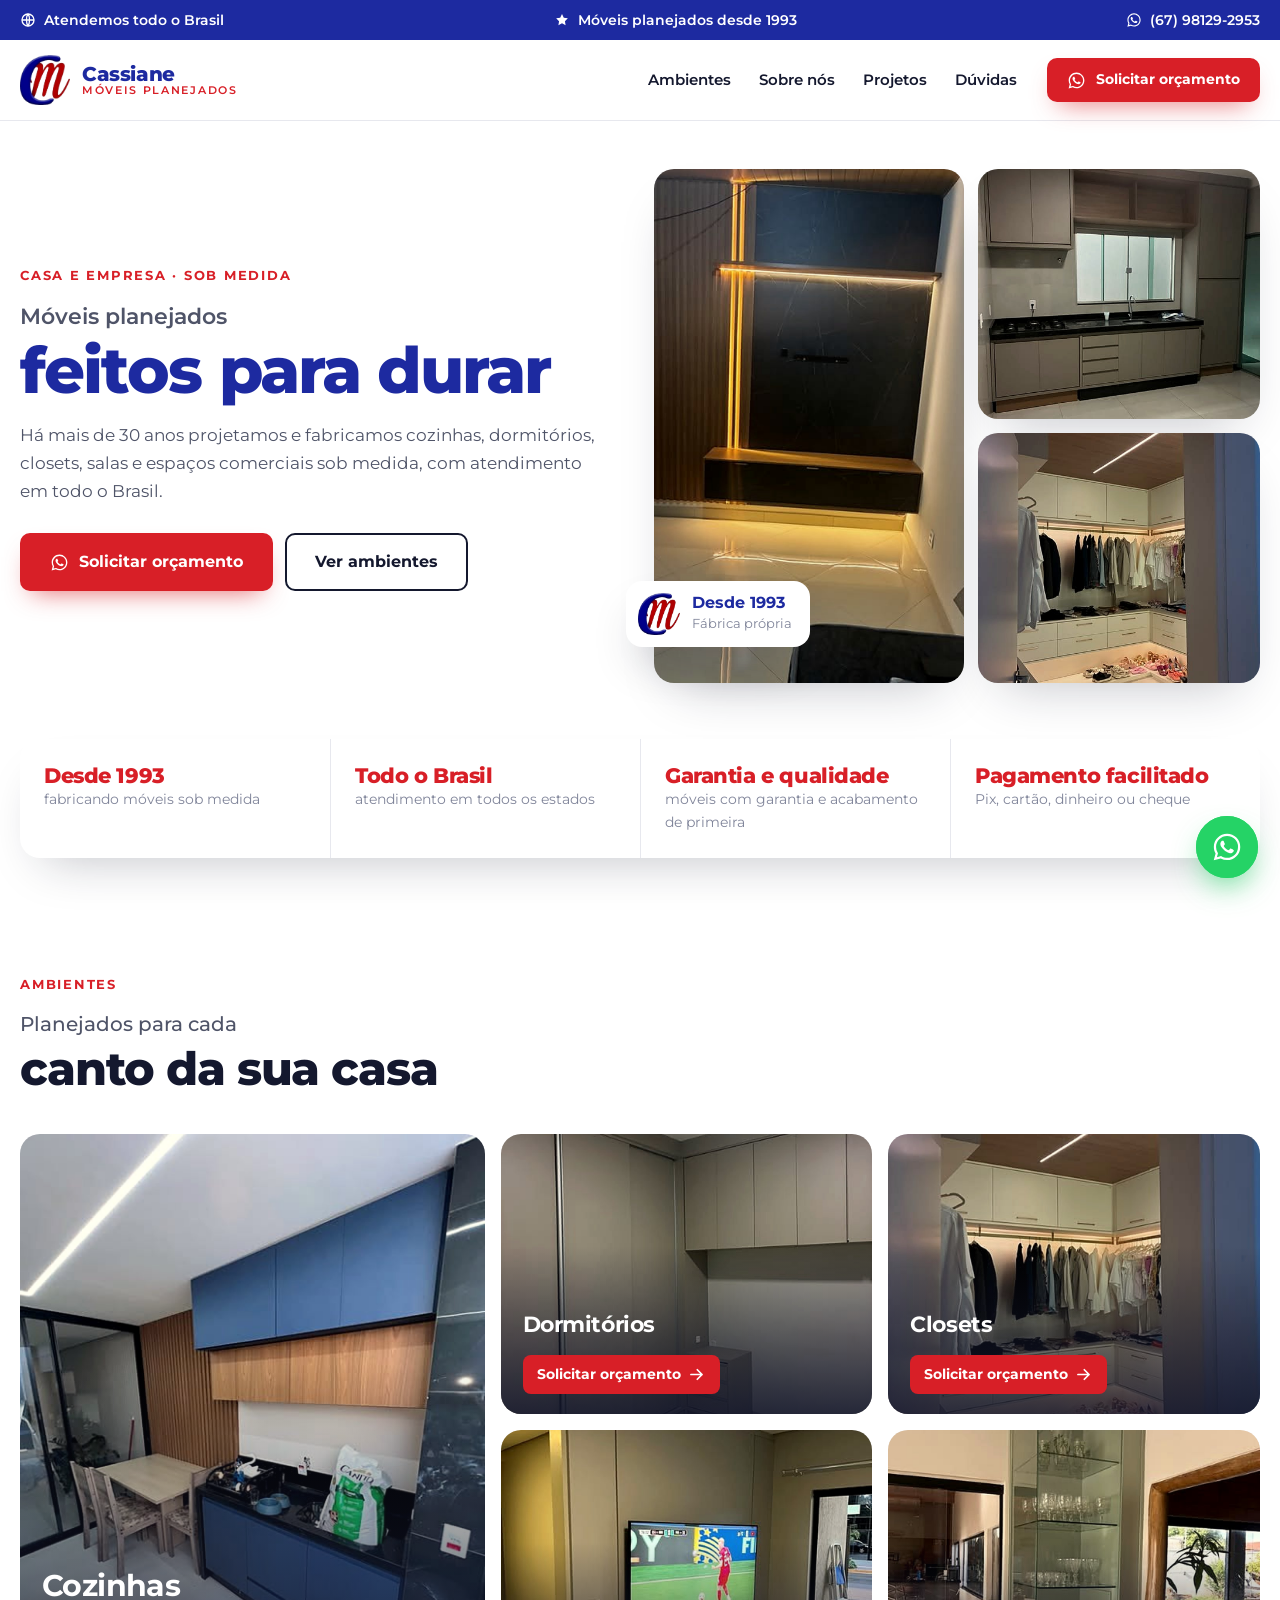
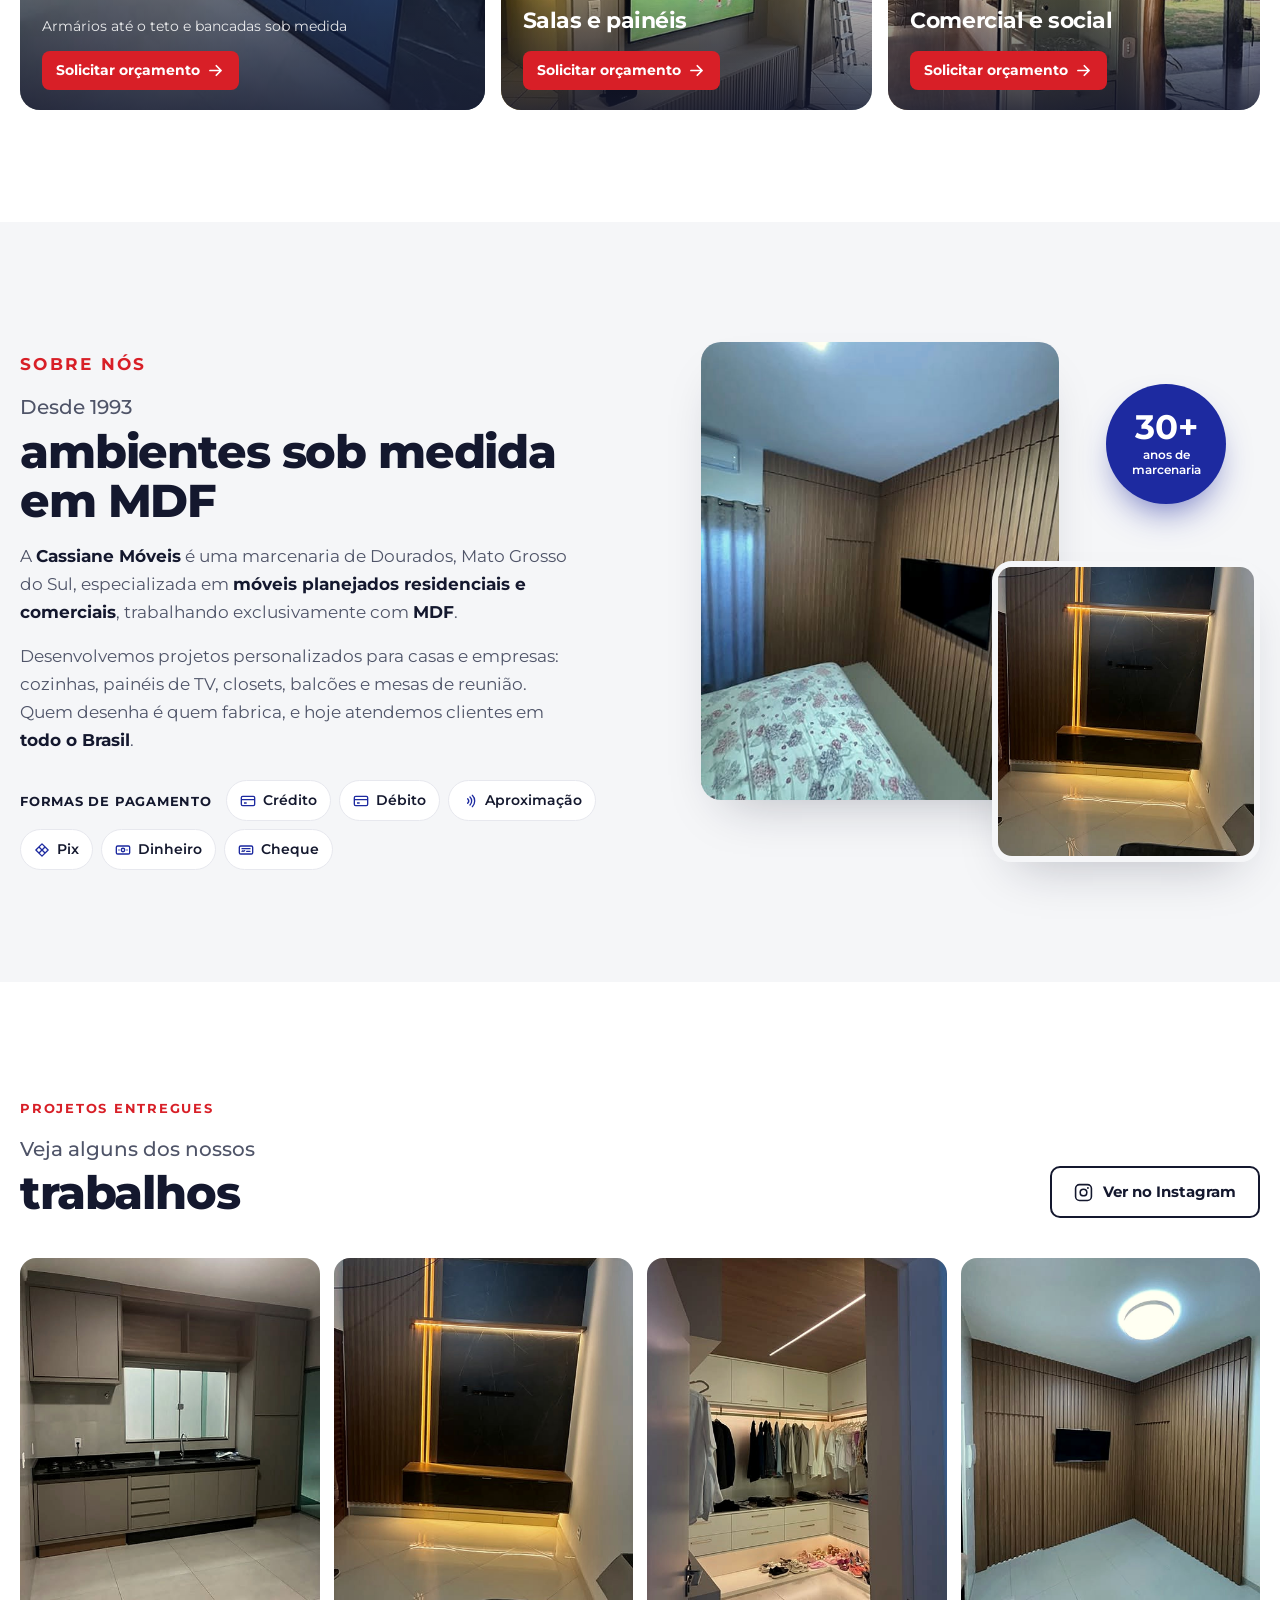
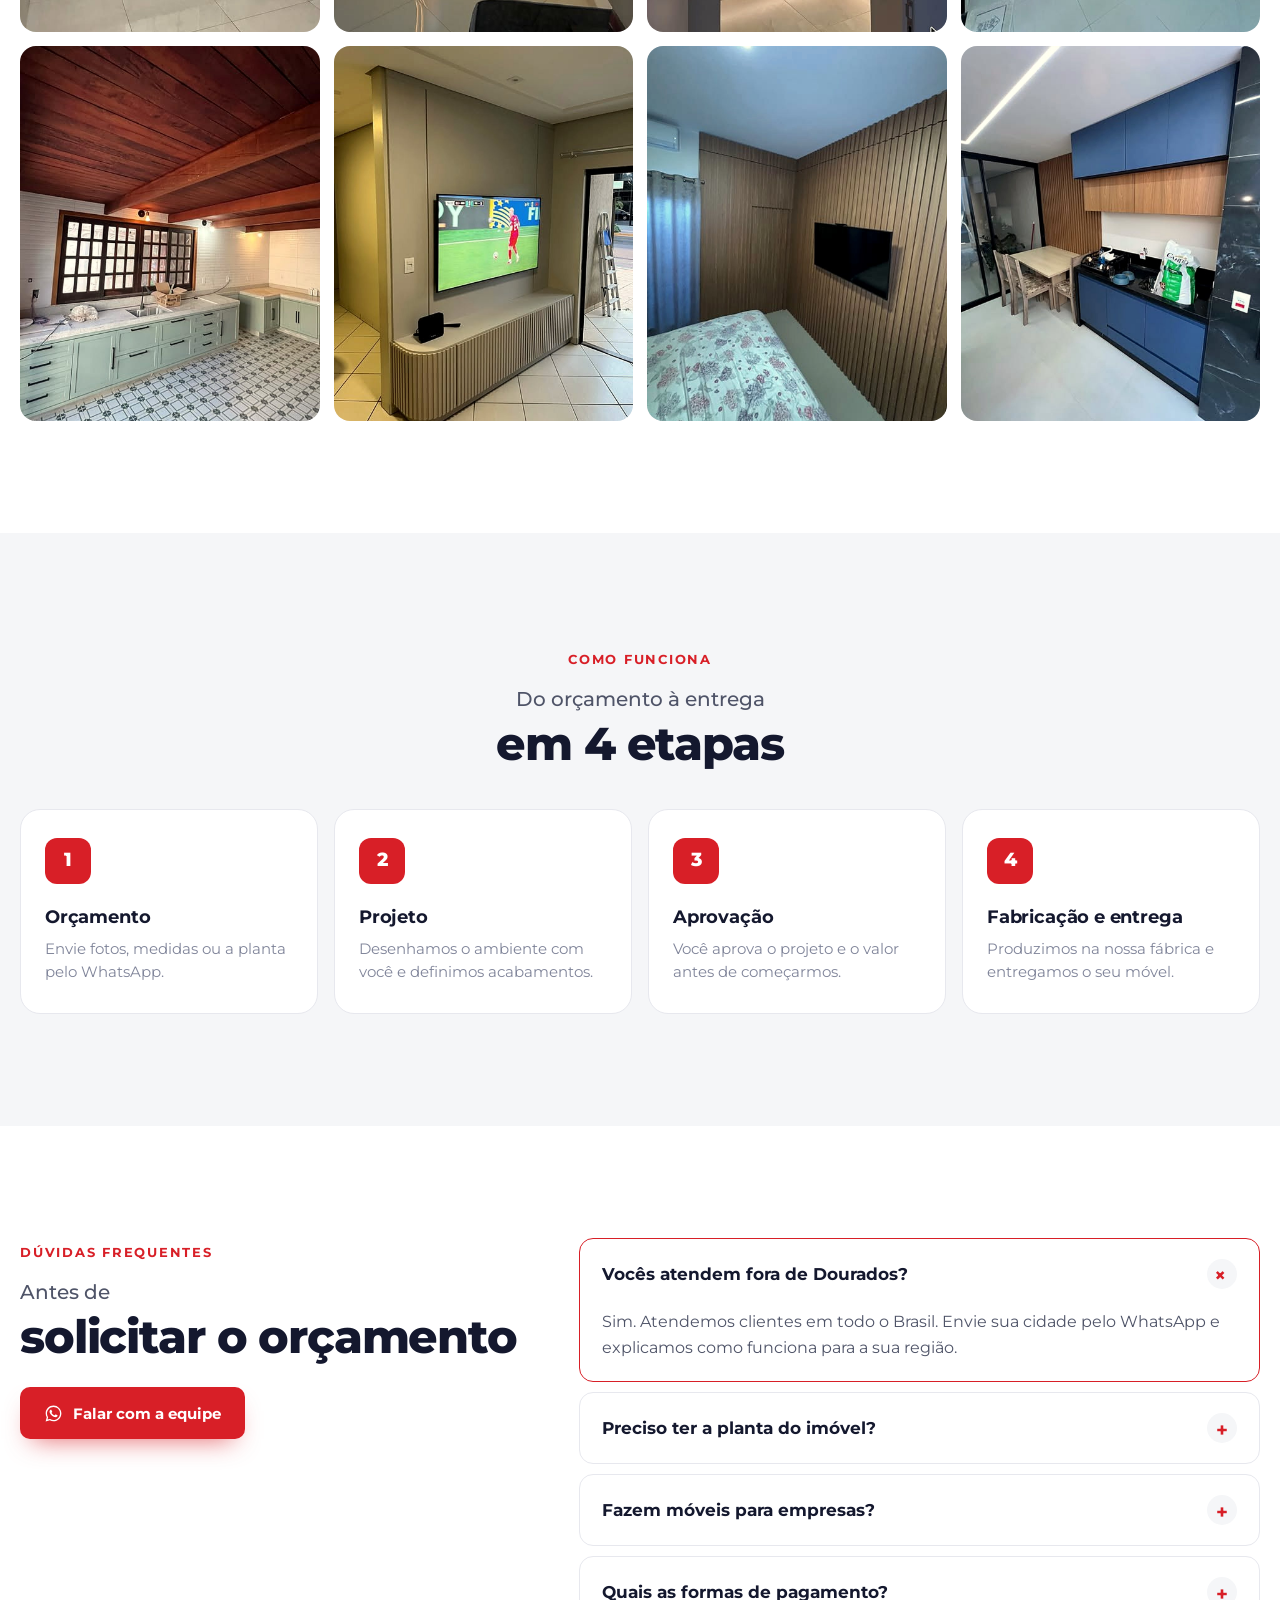
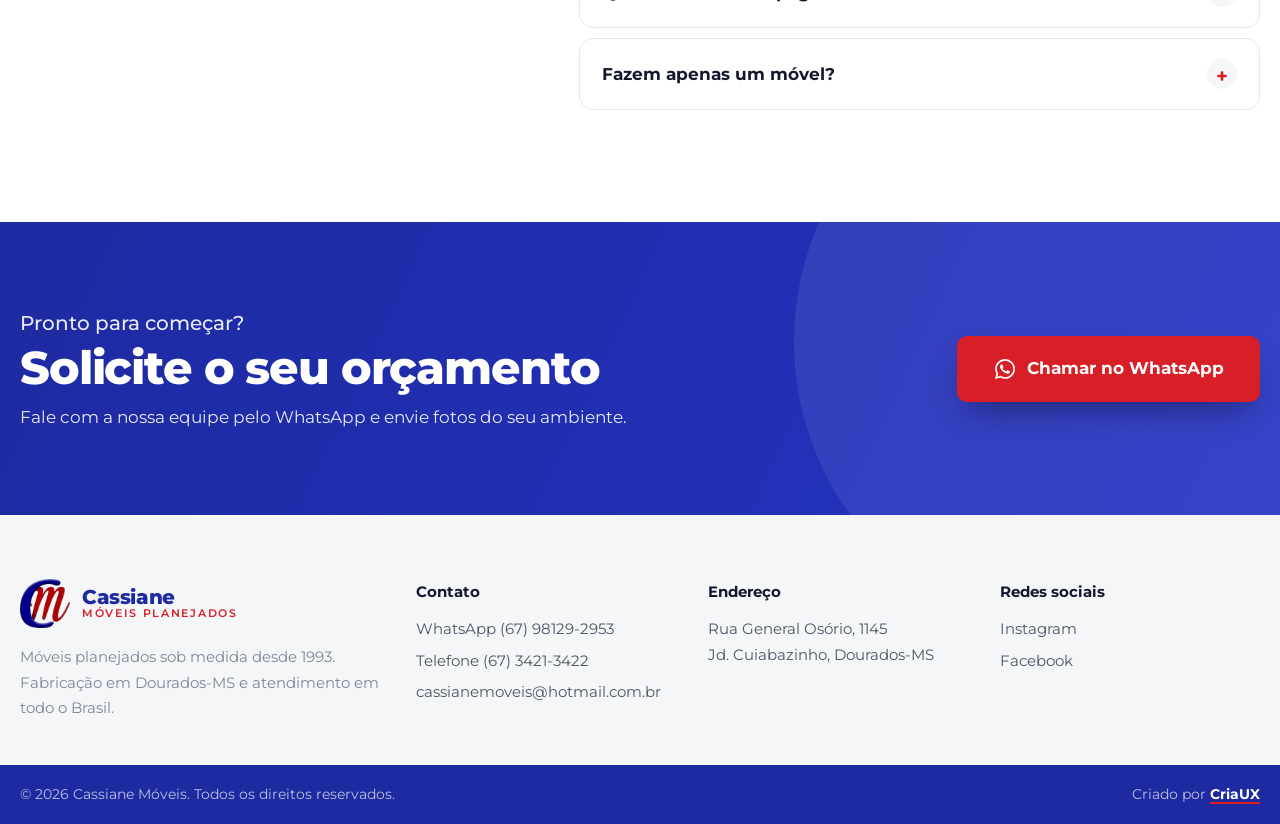
==== commit 71b8d367: "Sobre: trabalhamos exclusivamente com MDF" ====
--- a/index.html
+++ b/index.html
@@ -114,8 +114,8 @@
   <div class="wrap about">
     <div class="about__copy">
       <p class="tag">Sobre nós</p>
-      <h2><span class="h2__lead">Desde 1993</span><span class="h2__key">transformando madeira em ambientes</span></h2>
-      <p>A <b>Cassiane Móveis</b> é uma marcenaria de Dourados, Mato Grosso do Sul, especializada em <b>móveis planejados residenciais e comerciais</b>, com predominância de madeira.</p>
+      <h2><span class="h2__lead">Desde 1993</span><span class="h2__key">ambientes sob medida em MDF</span></h2>
+      <p>A <b>Cassiane Móveis</b> é uma marcenaria de Dourados, Mato Grosso do Sul, especializada em <b>móveis planejados residenciais e comerciais</b>, trabalhando exclusivamente com <b>MDF</b>.</p>
       <p>Desenvolvemos projetos personalizados para casas e empresas: cozinhas, painéis de TV, closets, balcões e mesas de reunião. Quem desenha é quem fabrica, e hoje atendemos clientes em <b>todo o Brasil</b>.</p>
       <div class="pay">
         <span class="pay__t">Formas de pagamento</span>
